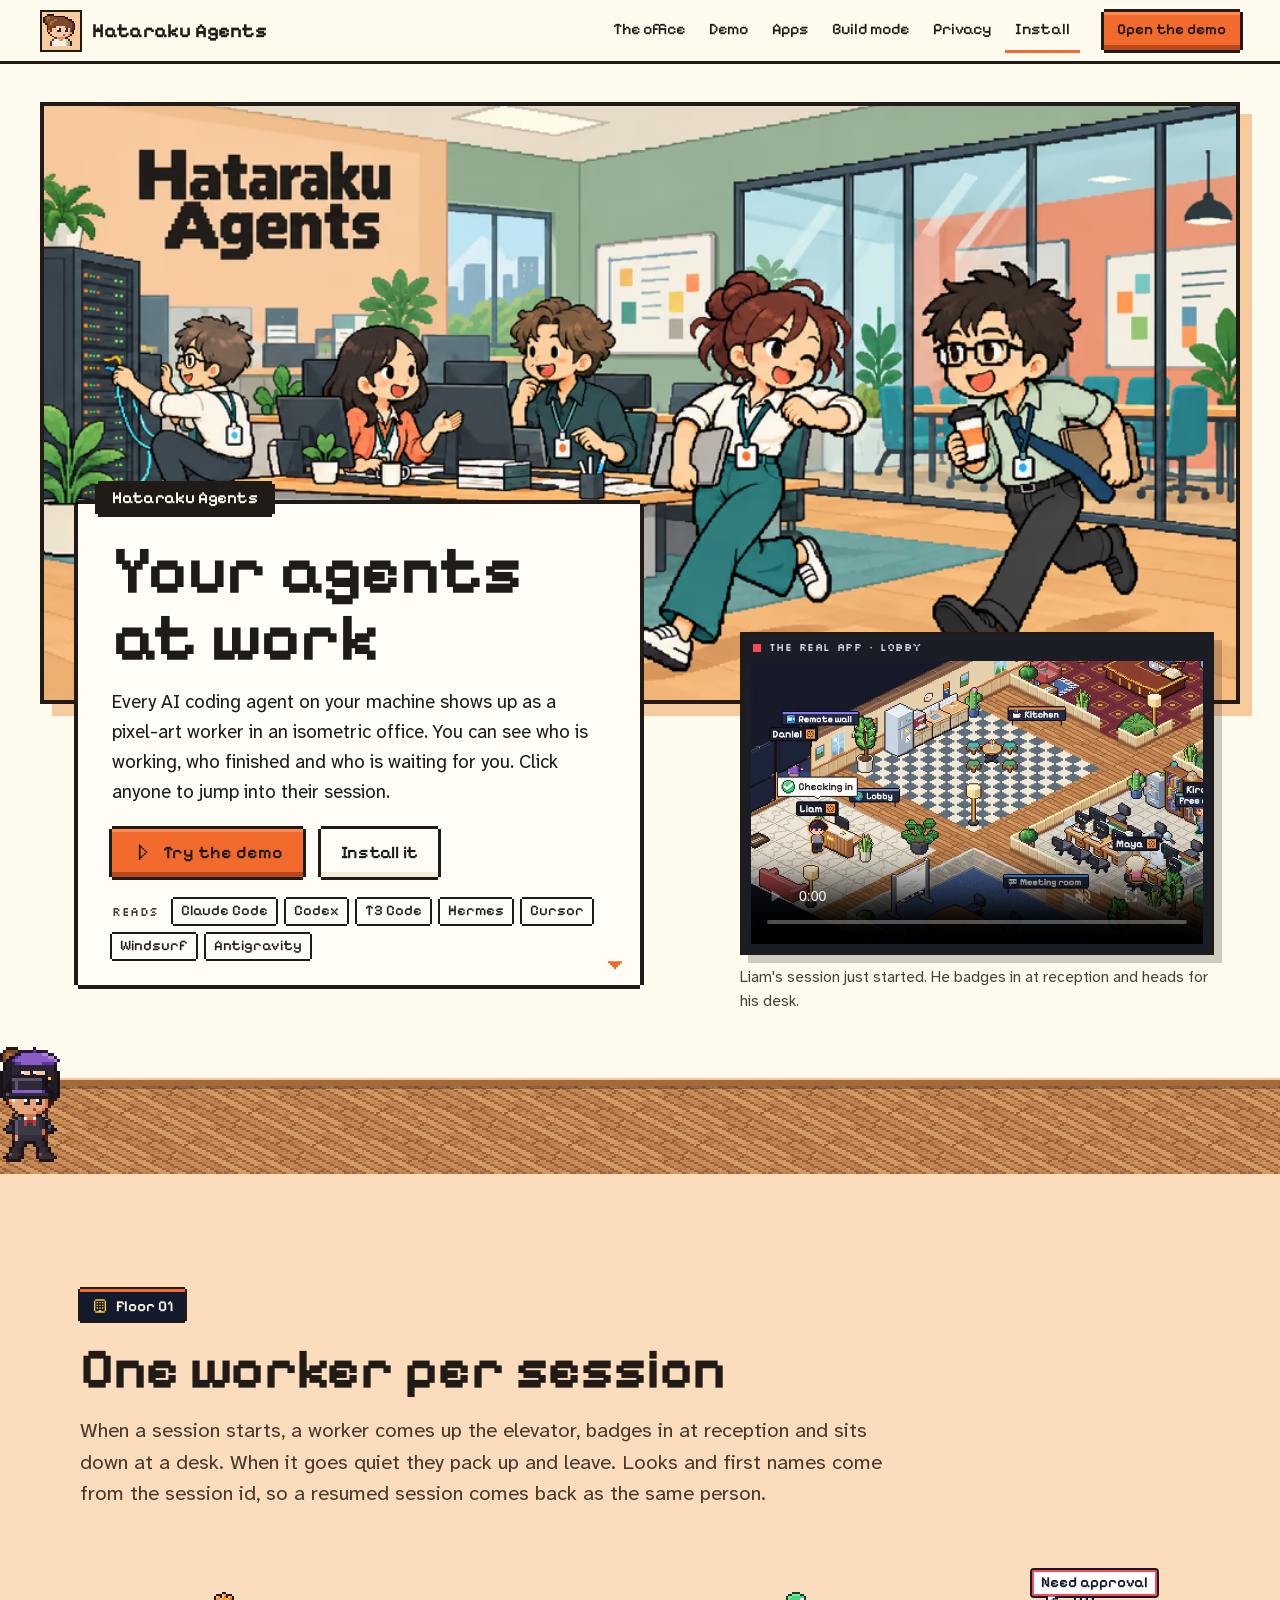
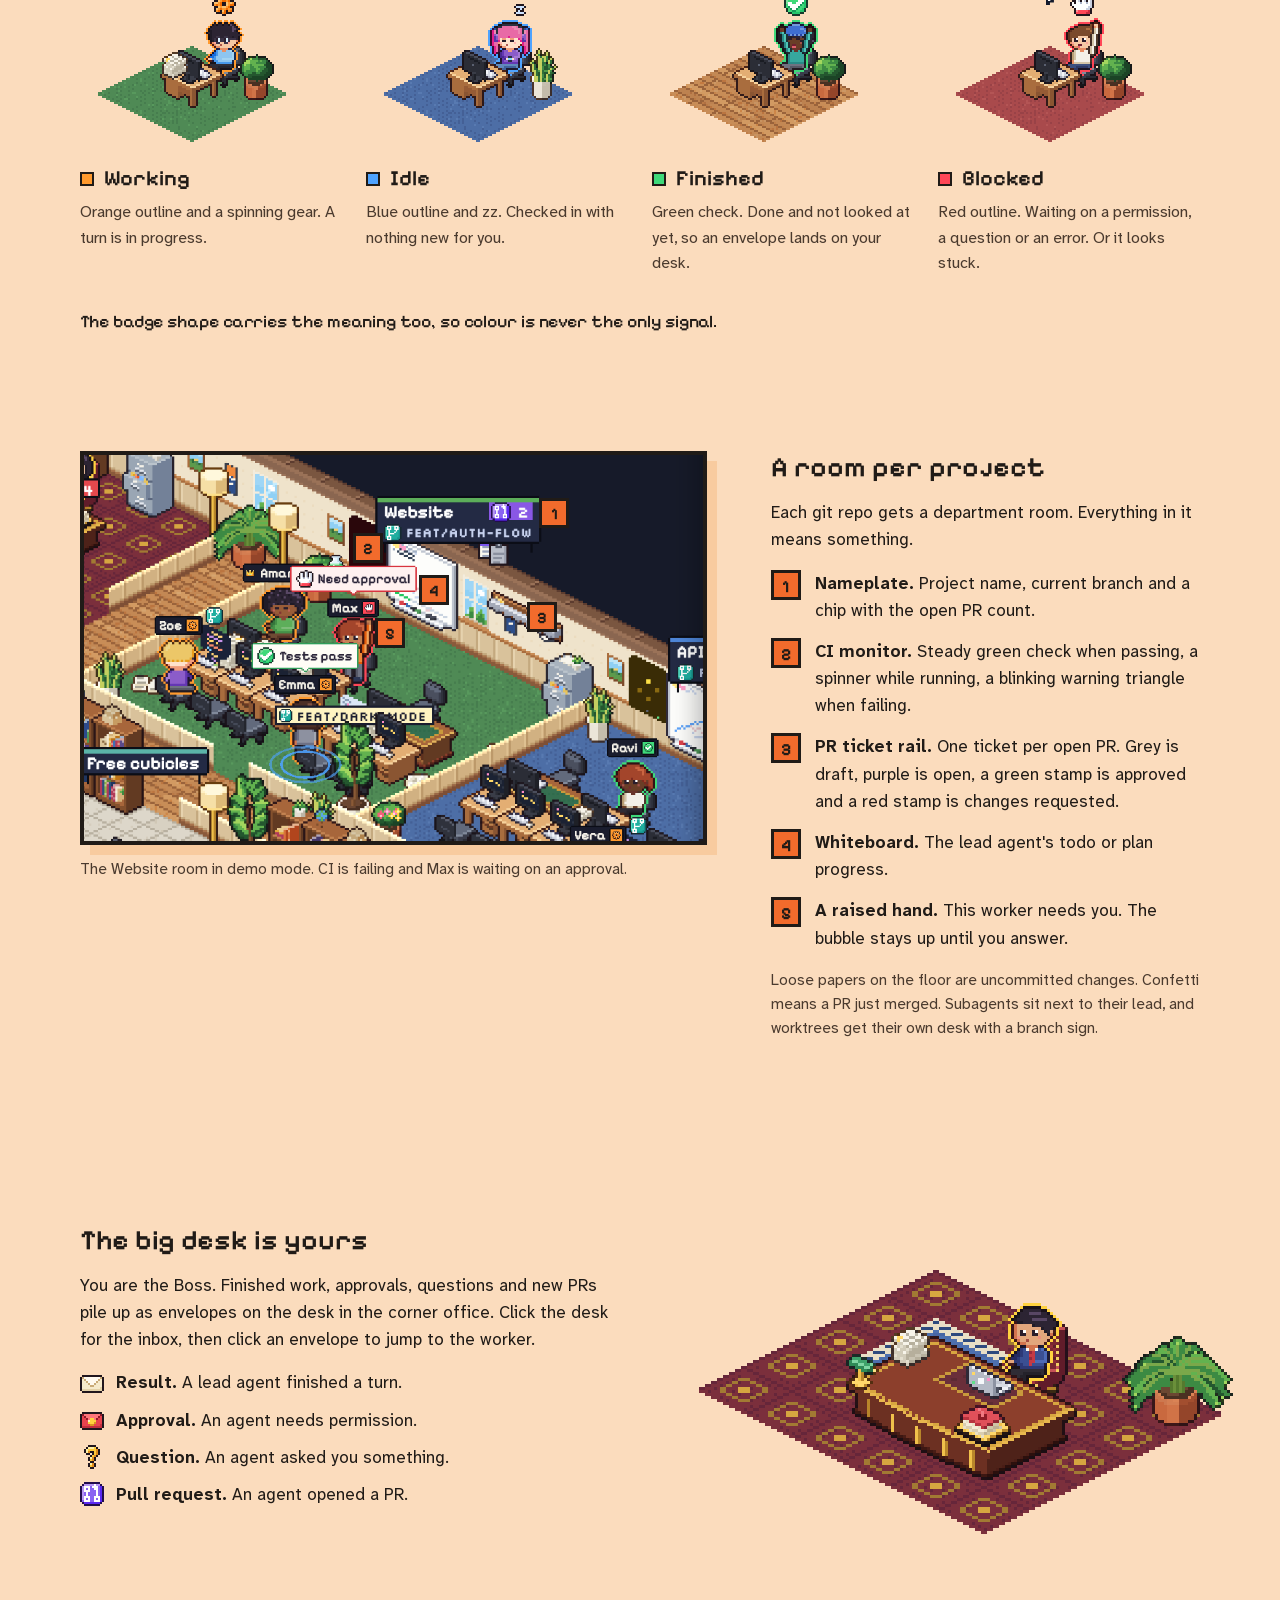
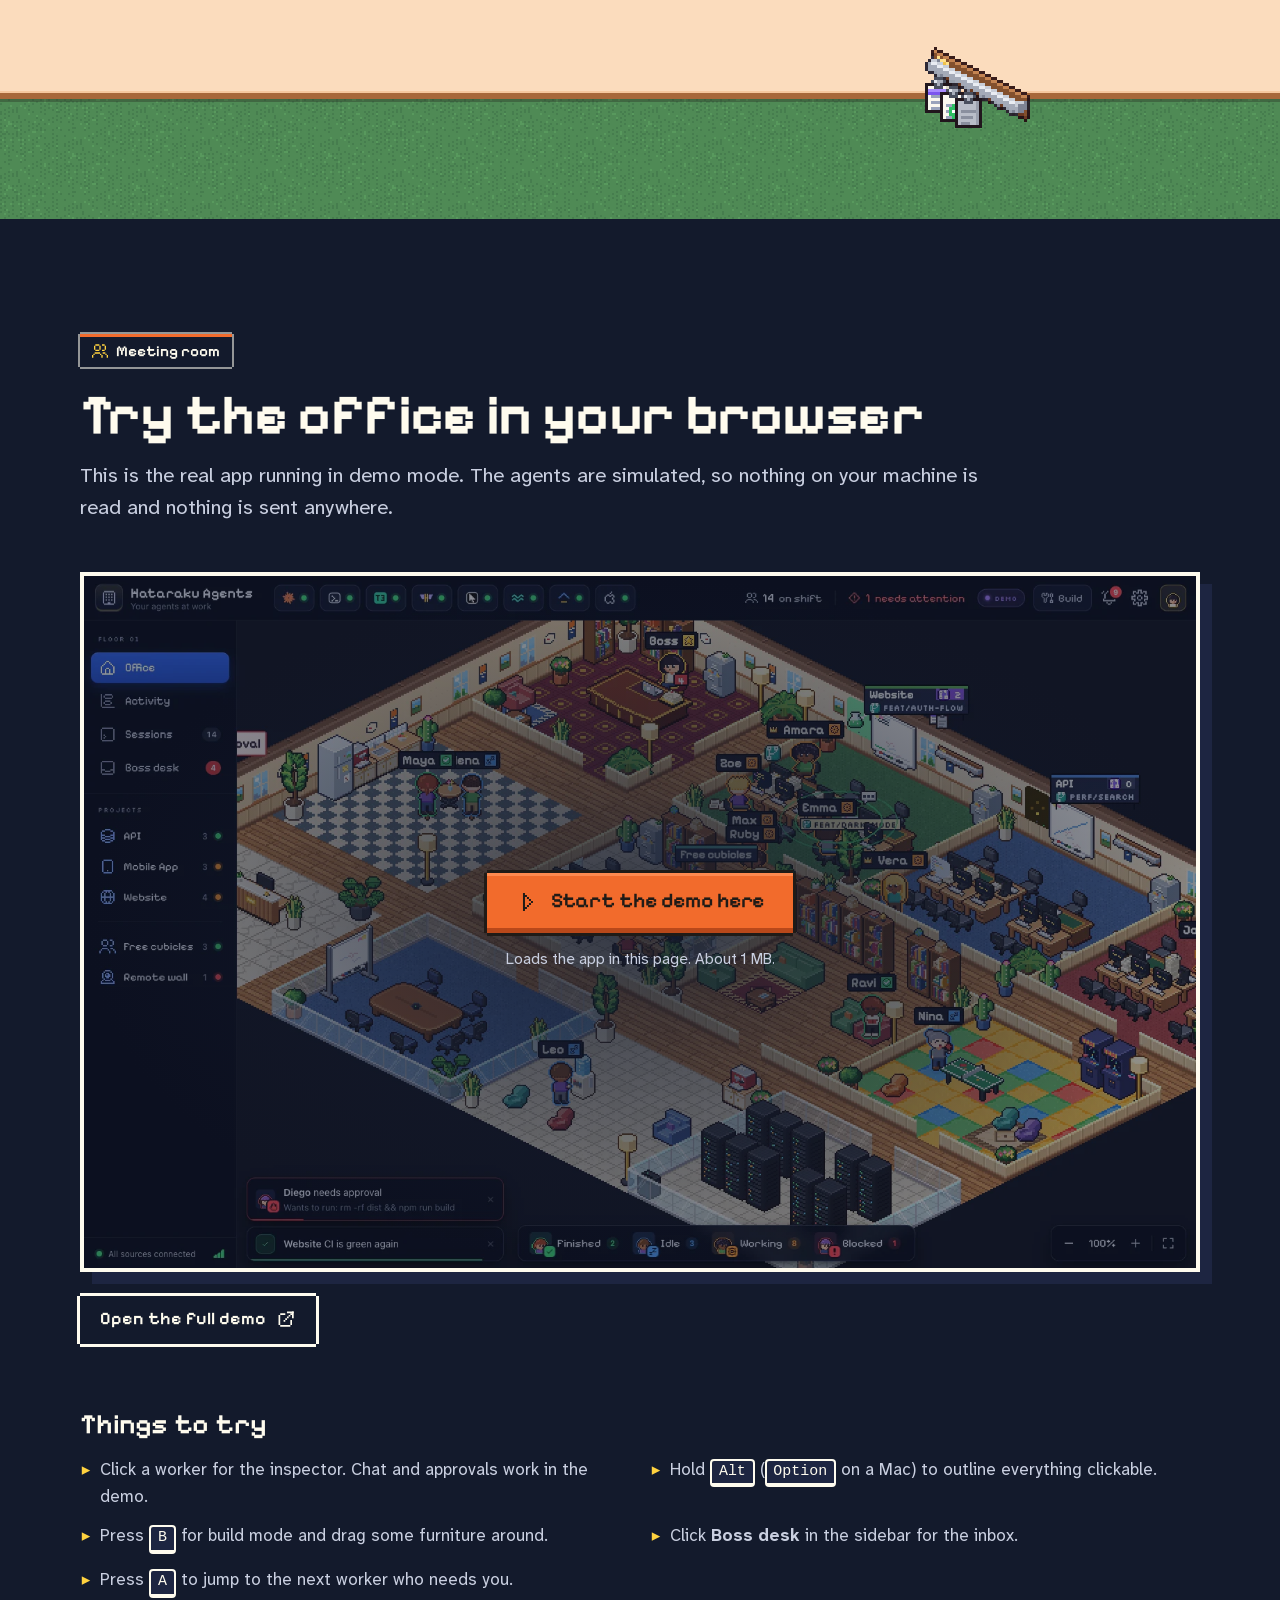
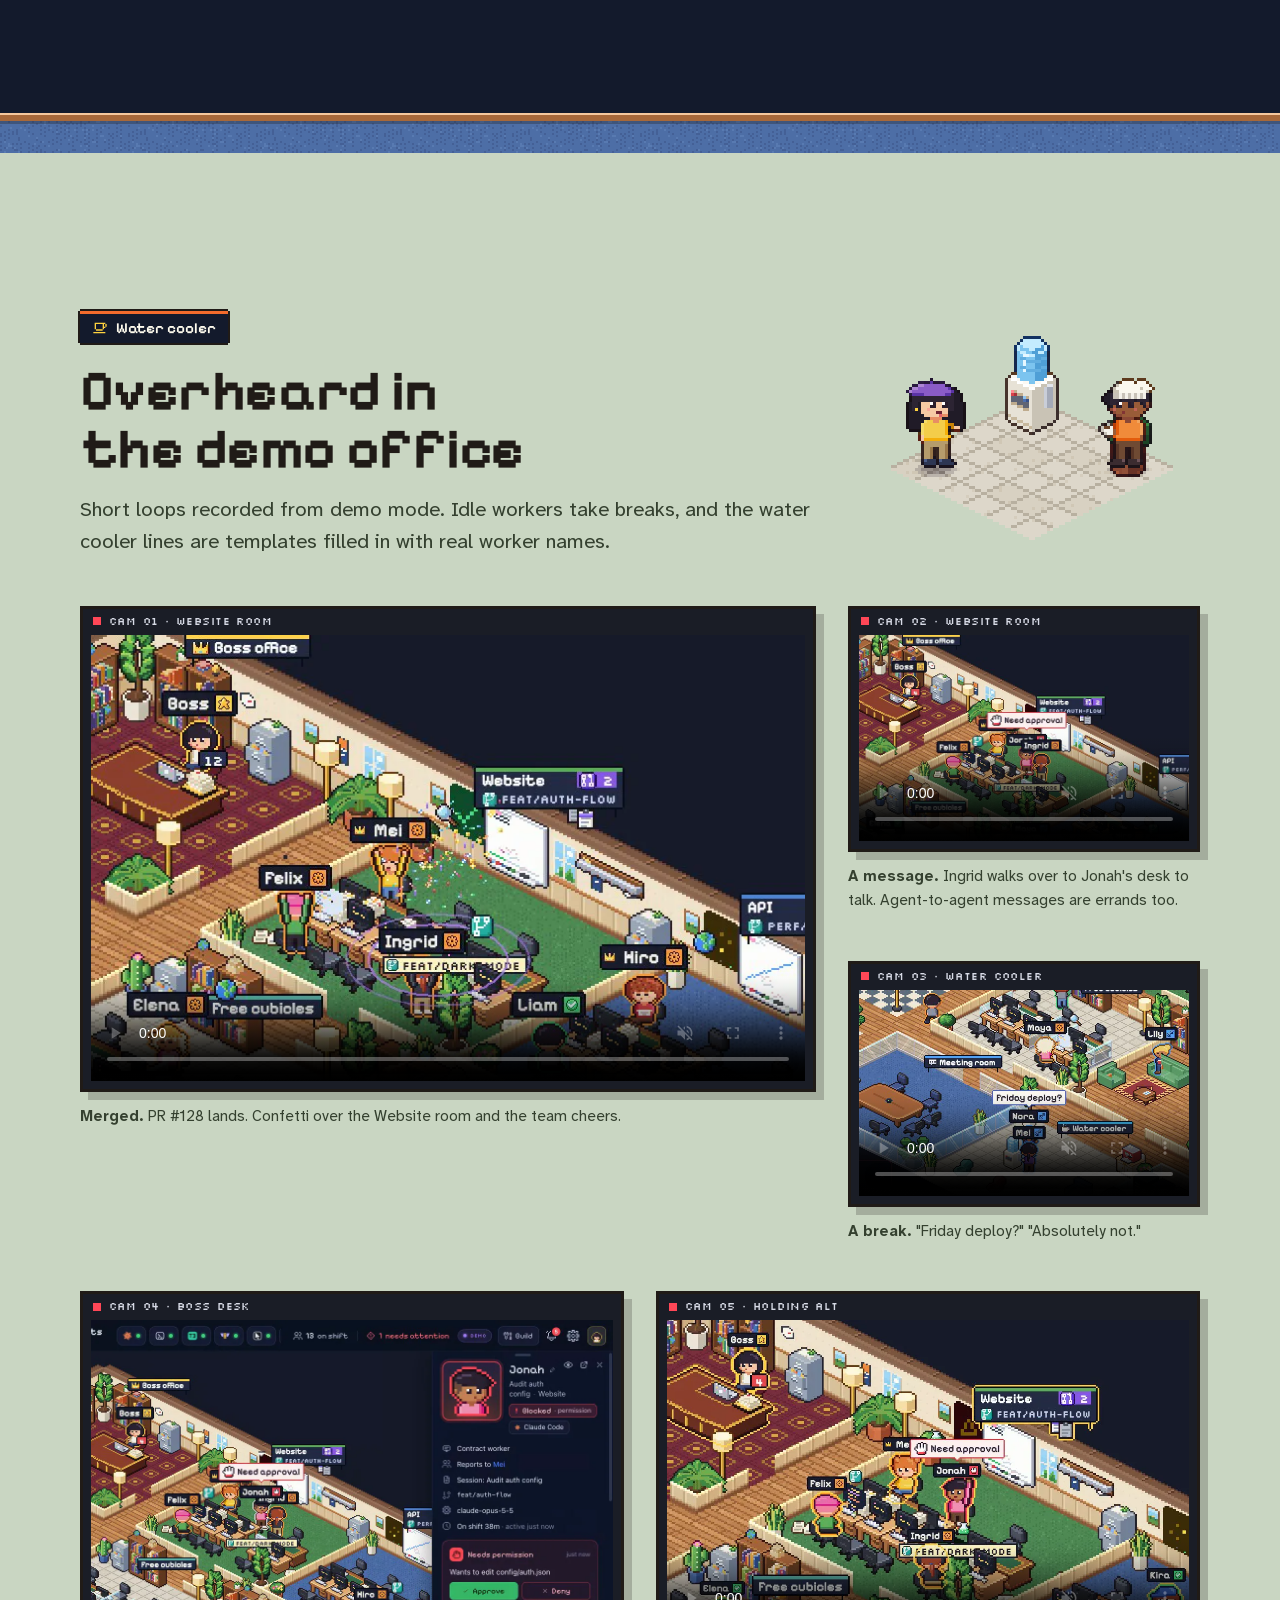
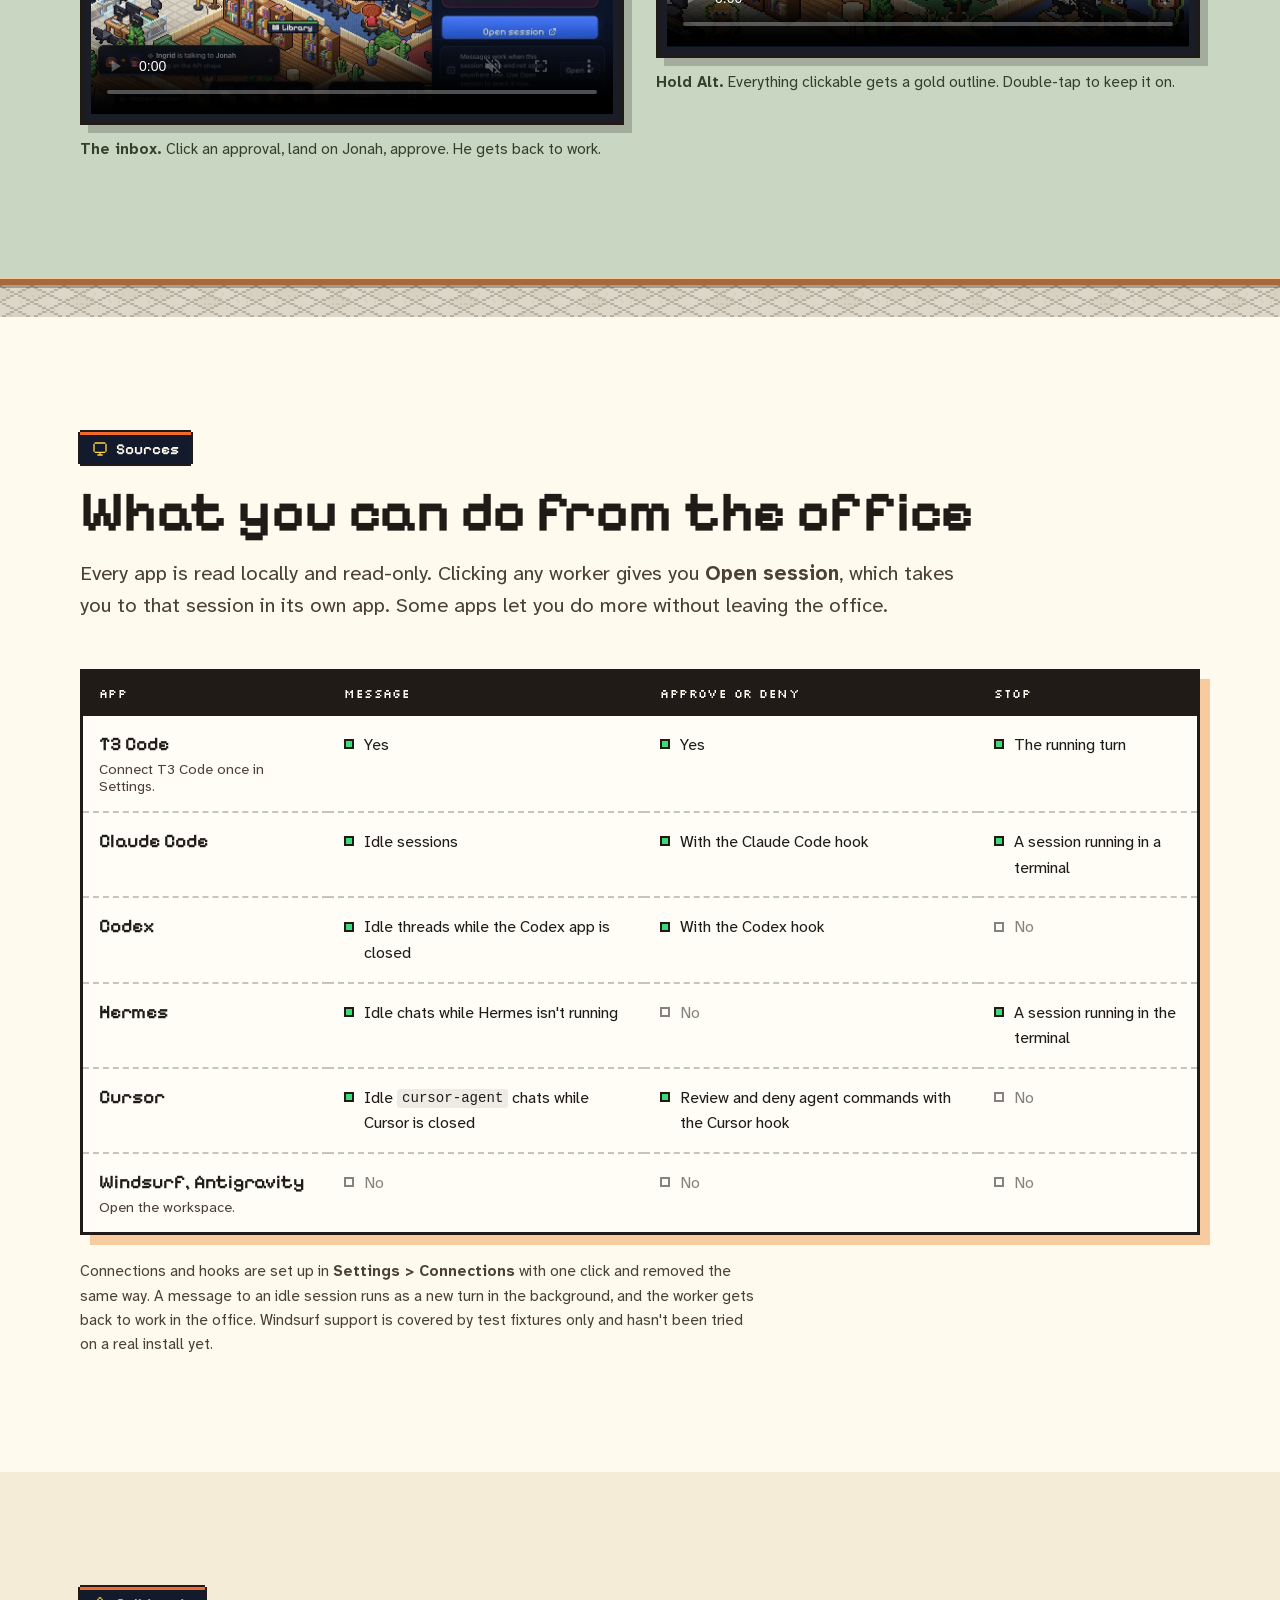
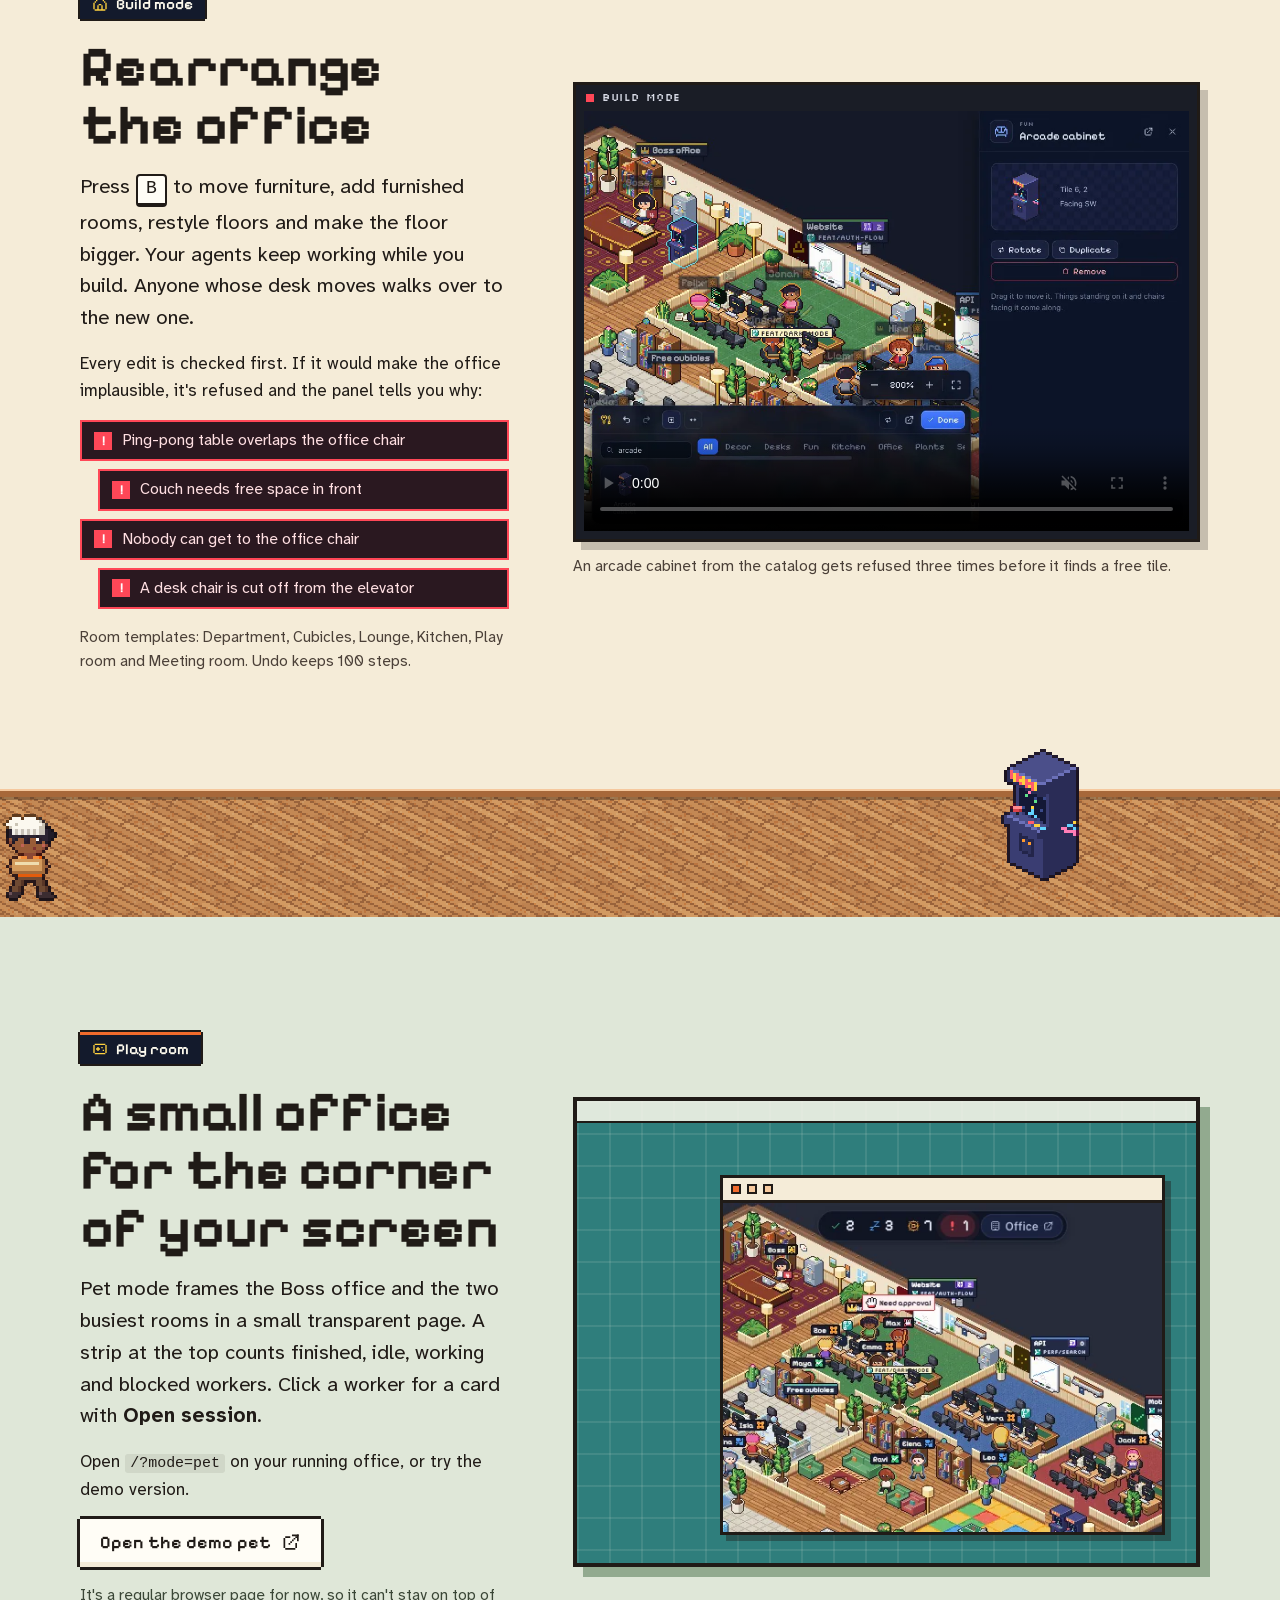
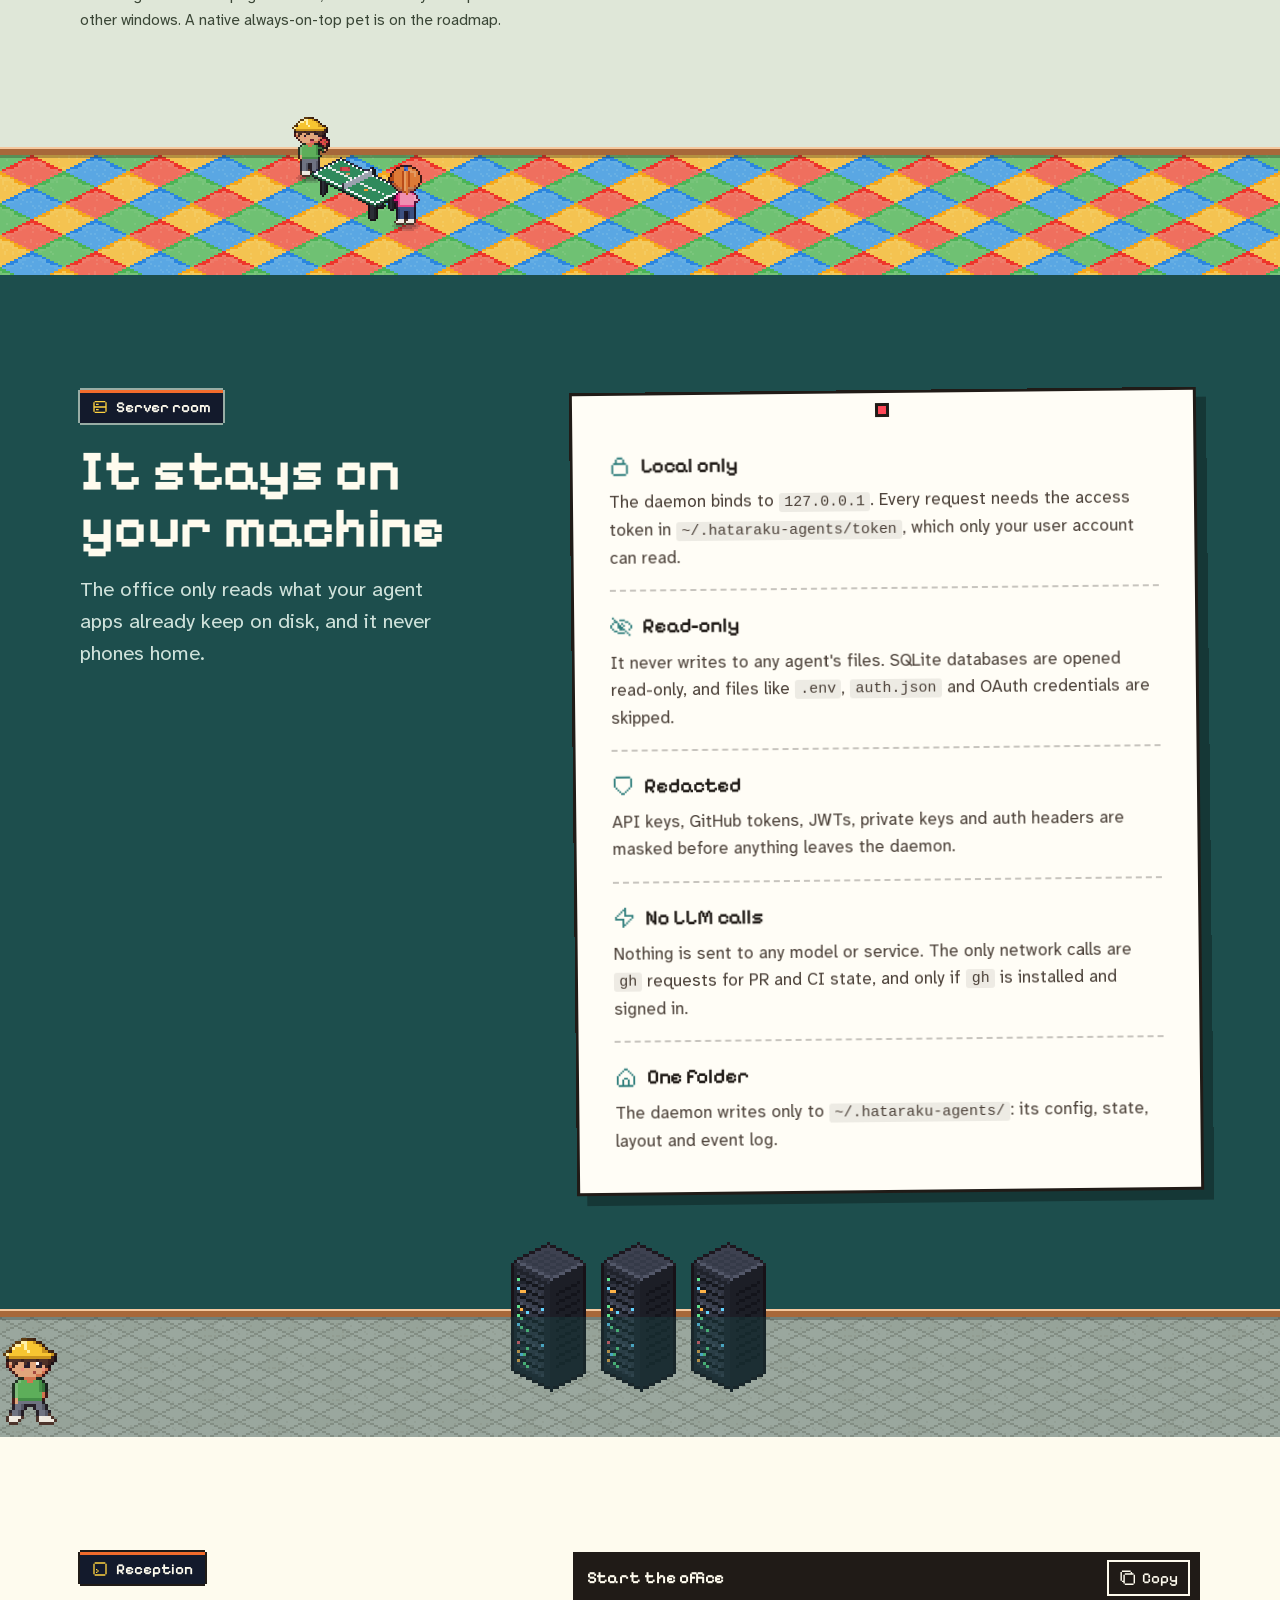
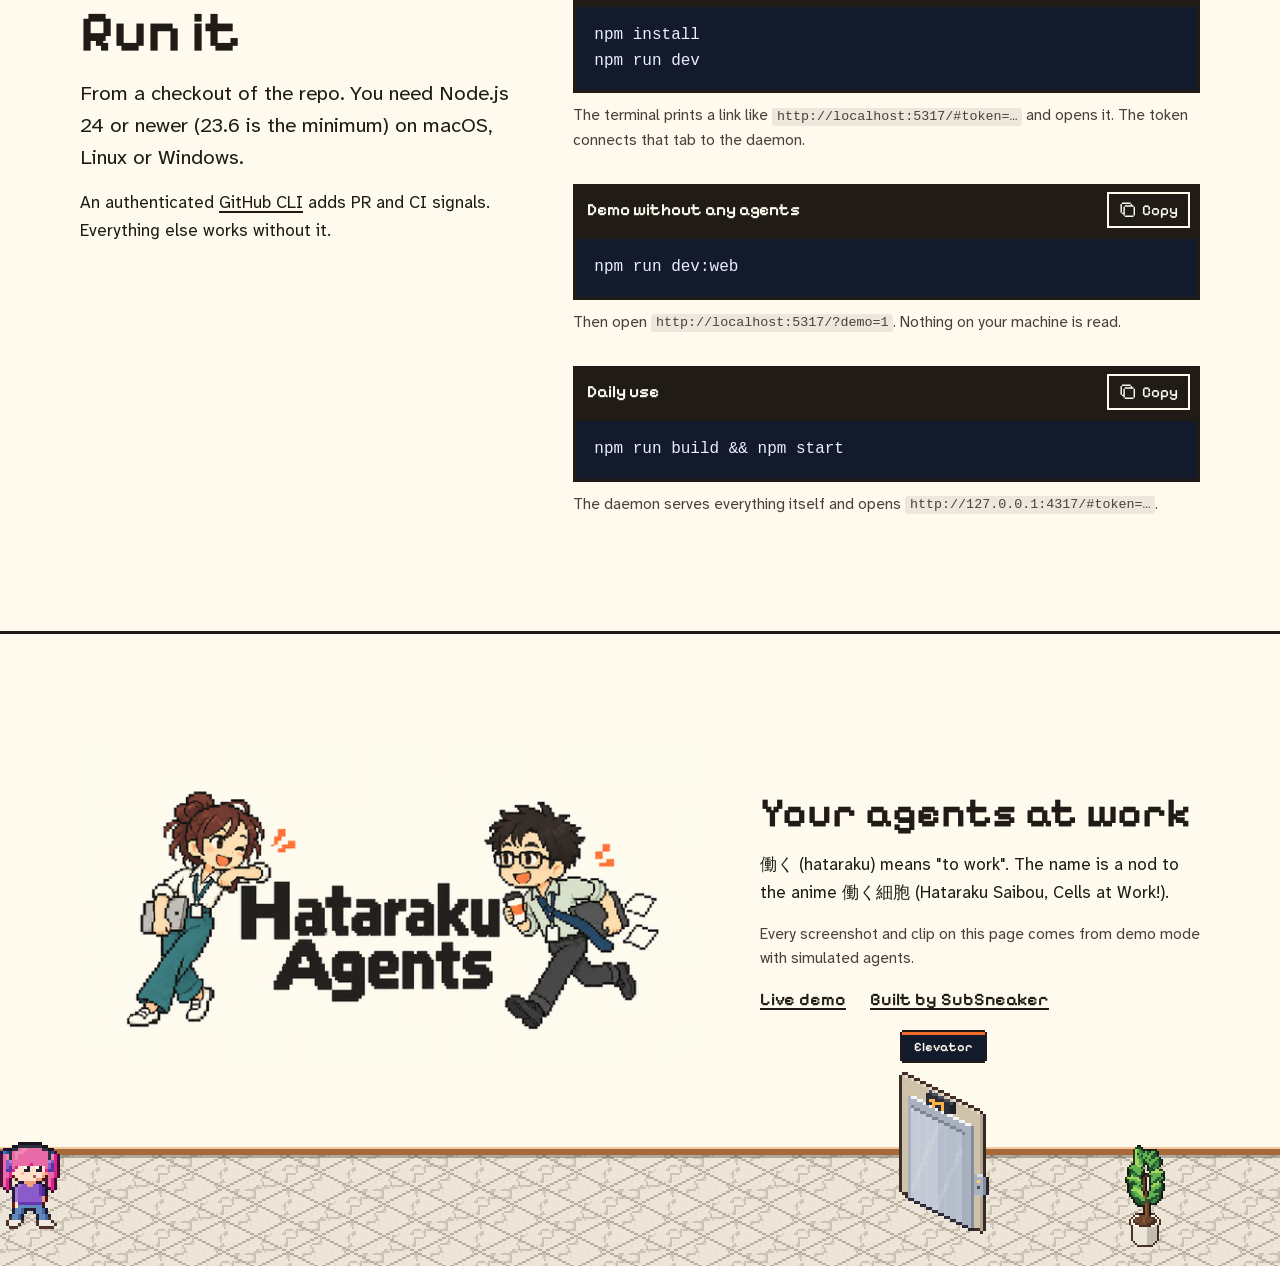
==== index.html @ e22b6c68 "Publish the Hataraku Agents showcase site Built output of the landing page and a browser-only demo o" ====
<!doctype html>
<html lang="en">
  <head>
    <meta charset="UTF-8" />
    <meta name="viewport" content="width=device-width, initial-scale=1" />
    <title>Hataraku Agents · Your agents at work</title>
    <meta name="description" content="A local app that shows every AI coding agent on your machine as a pixel-art worker in an isometric office. Try the demo in your browser." />
    <meta name="theme-color" content="#fefbee" />
    <meta name="color-scheme" content="light" />
    <meta property="og:type" content="website" />
    <meta property="og:title" content="Hataraku Agents" />
    <meta property="og:description" content="Your agents at work. Every AI coding agent on your machine as a pixel-art worker in an isometric office." />
    <meta name="twitter:card" content="summary_large_image" />
    <link rel="icon" type="image/png" href="./favicon.png" />
    <link rel="apple-touch-icon" href="./apple-touch-icon.png" />
    <script type="module" crossorigin src="./assets/index-DKBSgxru.js"></script>
    <link rel="stylesheet" crossorigin href="./assets/index-CPpu1x6L.css">
    <meta property="og:url" content="https://subsneaker.github.io/hataraku-agents-site/" />
    <meta property="og:image" content="https://subsneaker.github.io/hataraku-agents-site/og.jpg" />
    <meta property="og:image:width" content="1200" />
    <meta property="og:image:height" content="630" />
    <meta name="twitter:image" content="https://subsneaker.github.io/hataraku-agents-site/og.jpg" />
    <link rel="canonical" href="https://subsneaker.github.io/hataraku-agents-site/" />
  </head>
  <body>
    <svg class="icon-defs" aria-hidden="true" focusable="false">
      <symbol id="i-copy" viewBox="0 0 24 24"><path d="M8 6h12v2H8zM4 2h12v2H4zm2 6h2v12H6zM2 4h2v12H2zm6 16h12v2H8zM20 8h2v12h-2zm-4-4h2v2h-2zM4 16h2v2H4z" /></symbol>
      <symbol id="i-check" viewBox="0 0 24 24"><path d="M10 18H8v-2h2v2Zm-2-2H6v-2h2v2Zm4-2v2h-2v-2h2Zm-6 0H4v-2h2v2Zm8 0h-2v-2h2v2Zm2-2h-2v-2h2v2Zm2-2h-2V8h2v2Zm2-2h-2V6h2v2Z" /></symbol>
      <symbol id="i-external" viewBox="0 0 24 24"><path d="M11 5H5v2h6V5ZM5 7H3v12h2V7Zm12 12H5v2h12v-2Zm2-6h-2v6h2v-6Zm-8 0H9v2h2v-2Zm2-2h-2v2h2v-2Zm2-2h-2v2h2V9Zm2-2h-2v2h2V7Zm2-2h-2v2h2V5Zm2-2h-2v8h2V3Z" /><path d="M21 3h-8v2h8V3Z" /></symbol>
      <symbol id="i-arrow" viewBox="0 0 24 24"><path d="M4 11v2h16v-2zm12 2v2h2v-2zm-2 2v2h2v-2zm-2 2v2h2v-2zm4-6V9h2v2z" /><path d="M14 15V7h2v8zm-2 2V5h2v12z" /></symbol>
      <symbol id="i-play" viewBox="0 0 24 24"><path d="M15 11h-2V9h2zm0 4h-2v-2h2zm-2 2h-2v-2h2zm0-8h-2V7h2zm-2-2H9V5h2zM9 21H7V3h2zm6-8h2v-2h-2zm-6 4h2v2H9z" /></symbol>
      <symbol id="i-home" viewBox="0 0 24 24"><path d="M4 20h16v2H4zm16-10h2v10h-2zM2 10h2v10H2zm2-2h2v2H4zm2-2h2v2H6zm2-2h2v2H8zm2-2h4v2h-4zm4 2h2v2h-2zm2 2h2v2h-2zm2 2h2v2h-2zM8 14h2v6H8zm2-2h4v2h-4zm4 2h2v6h-2z" /></symbol>
      <symbol id="i-building" viewBox="0 0 24 24"><path d="M5 2h14v2H5zm0 18h14v2H5zM3 4h2v16H3zm16 0h2v16h-2zM7 6h2v2H7zm4 0h2v2h-2zm4 0h2v2h-2zm-8 4h2v2H7zm4 0h2v2h-2zm4 0h2v2h-2zm-8 4h2v2H7zm4 0h2v2h-2zm-1 4h4v2h-4zm5-4h2v2h-2z" /></symbol>
      <symbol id="i-users" viewBox="0 0 24 24"><path d="M5 2h6v2H5zm10 0h4v2h-4zM5 10h6v2H5zm10 0h4v2h-4zm4-6h2v6h-2zm-8 0h2v6h-2zM3 4h2v6H3zM0 18h2v4H0zm14 0h2v4h-2zm8 0h2v4h-2zM4 14h8v2H4zm12 0h4v2h-4zM2 16h2v2H2zm10 0h2v2h-2zm8 0h2v2h-2z" /></symbol>
      <symbol id="i-coffee" viewBox="0 0 24 24"><path d="M4 4h16v2H4zm0 2h2v8H4zm2 8h10v2H6zm14-8h2v4h-2zm-2 4h2v2h-2zm-2-4h2v8h-2zM2 18h18v2H2z" /></symbol>
      <symbol id="i-monitor" viewBox="0 0 24 24"><path d="M4 2h16v2H4zm0 14h16v2H4zM2 4h2v12H2zm18 0h2v12h-2zm-9 14h2v2h-2zm-3 2h8v2H8z" /></symbol>
      <symbol id="i-gamepad" viewBox="0 0 24 24"><path d="M4 4h16v2H4zm0 14h16v2H4zM2 6h2v12H2zm18 0h2v12h-2zM8 9h2v6H8z" /><path d="M6 11h6v2H6zm8-2h2v2h-2zm2 4h2v2h-2z" /></symbol>
      <symbol id="i-server" viewBox="0 0 24 24"><path d="M6 7h4v2H6zm0 8h4v2H6zM2 5h2v14H2zm18 0h2v14h-2zM4 19h16v2H4zM4 3h16v2H4zm0 8h16v2H4z" /></symbol>
      <symbol id="i-terminal" viewBox="0 0 24 24"><path d="M4 2h16v2H4zm0 18h16v2H4zM2 4h2v16H2zm18 0h2v16h-2zM6 16h2v2H6zm2-2h2v2H8zm-2-2h2v2H6z" /></symbol>
      <symbol id="i-lock" viewBox="0 0 24 24"><path d="M5 8h14v2H5zm0 12h14v2H5zM3 10h2v10H3zm16 0h2v10h-2zM7 4h2v4H7zm2-2h6v2H9zm6 2h2v4h-2z" /></symbol>
      <symbol id="i-eye-off" viewBox="0 0 24 24"><path d="M0 10h2v4H0zm24 0h-2v4h2zm-8 0h-2v2h2zm-6 0H8v4h2zM2 8h2v2H2zm0 8h2v-2H2zm20-8h-2v2h2zm0 8h-2v-2h2zM4 6h4v2H4zm0 12h4v-2H4zM20 6h-4v2h4zM10 4h6v2h-6zM8 20h8v-2H8zm4-12h2v2h-2zm-2 6h4v2h-4zM8 8h2v2H8zm2 2h2v4h-2zm2 2h2v2h-2z" /><path d="M6 6h2v2H6zM4 4h2v2H4zM2 2h2v2H2zm12 12h2v2h-2zm2 2h2v2h-2zm2 2h2v2h-2zm2 2h2v2h-2z" /></symbol>
      <symbol id="i-shield" viewBox="0 0 24 24"><path d="M4 2h16v2H4zM2 4h2v10H2zm18 0h2v10h-2zM4 14h2v2H4zm2 2h2v2H6zm4 4h4v2h-4zm10-6h-2v2h2zm-2 2h-2v2h2zm-2 2h-2v2h2zm-6 0H8v2h2z" /></symbol>
      <symbol id="i-zap" viewBox="0 0 24 24"><path d="M4 13h8v6h2v2h-2v2h-2v-8H2v-4h2v2Zm12 6h-2v-2h2v2Zm2-2h-2v-2h2v2Zm2-2h-2v-2h2v2Zm-6-6h8v4h-2v-2h-8V5h-2V3h2V1h2v8Zm-8 2H4V9h2v2Zm2-2H6V7h2v2Zm2-2H8V5h2v2Z" /></symbol>
      <symbol id="i-mail" viewBox="0 0 24 24"><path d="M6 8h2v2H6zm2 2h2v2H8zm10-2h-2v2h2zm-2 2h-2v2h2zm-6 2h4v2h-4zM2 6h2v12H2zm18 0h2v12h-2zM4 4h16v2H4zm0 14h16v2H4z" /></symbol>
    </svg>

    <a class="skip" href="#main">Skip to content</a>

    <header class="topbar">
      <a class="brand" href="#top" aria-label="Hataraku Agents, back to top">
        <img class="brand-face px" src="./assets/face-maya-DRRB1MzP.png" width="42" height="42" alt="" />
        <span class="brand-name">Hataraku Agents</span>
      </a>
      <nav class="topnav" aria-label="Sections">
        <a href="#office">The office</a>
        <a href="#demo">Demo</a>
        <a href="#apps">Apps</a>
        <a href="#build">Build mode</a>
        <a href="#privacy">Privacy</a>
        <a href="#install">Install</a>
      </nav>
      <a class="btn btn-small" href="demo/?demo=1">Open the demo</a>
    </header>

    <main id="main">
      <!-- Lobby ------------------------------------------------------------------ -->
      <section class="room room-lobby" id="top" data-room>
        <div class="hero">
          <div class="hero-art">
            <picture>
              <source type="image/avif" srcset="./assets/hero-640-Du6BYCGc.avif 640w, ./assets/hero-1000-DcEqesXj.avif 1000w, ./assets/hero-1600-BVXFVElE.avif 1600w" sizes="(min-width: 1100px) 66vw, 100vw" />
              <source type="image/webp" srcset="./assets/hero-640-hFTVciFL.webp 640w, ./assets/hero-1000-ehDNK7Wf.webp 1000w, ./assets/hero-1600-BY8iov_x.webp 1600w" sizes="(min-width: 1100px) 66vw, 100vw" />
              <img src="./assets/hero-1000-C4VRFZLO.png" width="1672" height="941" fetchpriority="high" alt="Illustration of a warm office with peach and sage walls. Two office workers run past the desks: a woman with a messy bun carrying a laptop and a man in glasses holding a coffee. Behind them colleagues work at monitors, fix a server rack and chat in a glass meeting room." />
            </picture>
          </div>

          <div class="dialog">
            <h1 class="dialog-name">Hataraku Agents</h1>
            <p class="dialog-line">Your agents at work</p>
            <p class="dialog-text">
              Every AI coding agent on your machine shows up as a pixel-art worker in an isometric office.
              You can see who is working, who finished and who is waiting for you. Click anyone to jump into their session.
            </p>
            <div class="actions">
              <a class="btn" href="#demo">
                <svg class="icon" aria-hidden="true"><use href="#i-play" /></svg>
                Try the demo
              </a>
              <a class="btn btn-ghost" href="#install">Install it</a>
            </div>
            <p class="works-with">
              <span class="label">Reads</span>
              <span class="chip">Claude Code</span><span class="chip">Codex</span><span class="chip">T3 Code</span><span class="chip">Hermes</span><span class="chip">Cursor</span><span class="chip">Windsurf</span><span class="chip">Antigravity</span>
            </p>
            <span class="dialog-next" aria-hidden="true"></span>
          </div>
          <figure class="hero-peek">
            <div class="screen">
              <span class="screen-label">The real app · Lobby</span>
              <video data-autoplay muted loop playsinline preload="none" width="800" height="500" poster="./assets/walk-in-Cr8sUARE.webp" aria-label="Liam checks in. He badges in at the lobby reception and walks toward his desk.">
                <source src="./assets/walk-in-BOcLfcwF.mp4" type="video/mp4" />
              </video>
            </div>
            <figcaption>Liam's session just started. He badges in at reception and heads for his desk.</figcaption>
          </figure>
        </div>

        <div class="floor floor-wood" aria-hidden="true">
          <span class="walker walk-right lane-a dur-slow">
            <span class="worker" data-who="maya" data-pose="carry"></span>
          </span>
          <span class="walker walk-left lane-b dur-mid delay-2">
            <span class="worker face-left" data-who="kenji" data-pose="walk"></span>
          </span>
          <span class="walker walk-right lane-b dur-fast delay-5">
            <span class="worker" data-who="hugo" data-pose="walk"></span>
          </span>
          <span class="walker walk-left lane-a dur-slow delay-9">
            <span class="worker face-left" data-who="aiko" data-pose="walk"></span>
          </span>
        </div>
      </section>

      <!-- Floor 01: statuses, rooms, boss desk -------------------------------------- -->
      <section class="room room-peach" id="office" data-room aria-labelledby="office-title">
        <div class="wrap">
          <header class="section-head">
            <p class="sign"><svg class="icon" aria-hidden="true"><use href="#i-building" /></svg>Floor 01</p>
            <h2 id="office-title">One worker per session</h2>
            <p class="lede">
              When a session starts, a worker comes up the elevator, badges in at reception and sits down at a desk.
              When it goes quiet they pack up and leave. Looks and first names come from the session id, so a resumed session comes back as the same person.
            </p>
          </header>

          <ul class="statuses" aria-label="Worker statuses">
            <li class="status" data-status="working">
              <span class="scene" data-scene="working" role="img" aria-label="A worker typing at a desk with an orange outline and a spinning gear above him"></span>
              <h3><span class="dot"></span>Working</h3>
              <p>Orange outline and a spinning gear. A turn is in progress.</p>
            </li>
            <li class="status" data-status="idle">
              <span class="scene" data-scene="idle" role="img" aria-label="A worker scrolling her phone at a desk with a blue outline and floating z's"></span>
              <h3><span class="dot"></span>Idle</h3>
              <p>Blue outline and zz. Checked in with nothing new for you.</p>
            </li>
            <li class="status" data-status="finished">
              <span class="scene" data-scene="finished" role="img" aria-label="A worker cheering at a desk with a green outline and a check mark"></span>
              <h3><span class="dot"></span>Finished</h3>
              <p>Green check. Done and not looked at yet, so an envelope lands on your desk.</p>
            </li>
            <li class="status" data-status="blocked">
              <span class="bubble bubble-alert" aria-hidden="true">Need approval</span>
              <span class="scene" data-scene="blocked" role="img" aria-label="A worker raising her hand at a desk with a red outline"></span>
              <h3><span class="dot"></span>Blocked</h3>
              <p>Red outline. Waiting on a permission, a question or an error. Or it looks stuck.</p>
            </li>
          </ul>
          <p class="aside-note">The badge shape carries the meaning too, so colour is never the only signal.</p>

          <div class="split split-room">
            <figure class="annotated">
              <div class="annotated-frame">
                <img src="./assets/shot-room-crop-Bt9qFJ1v.png" width="850" height="530" loading="lazy" decoding="async" alt="The Website project room in the app: a nameplate banner reading Website, feat/auth-flow, 2 open PRs; a CI monitor with a warning triangle; a PR ticket rail; a whiteboard; and a worker named Max raising his hand under a Need approval bubble." />
                <span class="pin" data-pin="1" aria-hidden="true">1</span>
                <span class="pin" data-pin="2" aria-hidden="true">2</span>
                <span class="pin" data-pin="3" aria-hidden="true">3</span>
                <span class="pin" data-pin="4" aria-hidden="true">4</span>
                <span class="pin" data-pin="5" aria-hidden="true">5</span>
              </div>
              <figcaption>The Website room in demo mode. CI is failing and Max is waiting on an approval.</figcaption>
            </figure>
            <div class="split-text">
              <h3 class="h3">A room per project</h3>
              <p>Each git repo gets a department room. Everything in it means something.</p>
              <ol class="legend">
                <li><span><b>Nameplate.</b> Project name, current branch and a chip with the open PR count.</span></li>
                <li><span><b>CI monitor.</b> Steady green check when passing, a spinner while running, a blinking warning triangle when failing.</span></li>
                <li><span><b>PR ticket rail.</b> One ticket per open PR. Grey is draft, purple is open, a green stamp is approved and a red stamp is changes requested.</span></li>
                <li><span><b>Whiteboard.</b> The lead agent's todo or plan progress.</span></li>
                <li><span><b>A raised hand.</b> This worker needs you. The bubble stays up until you answer.</span></li>
              </ol>
              <p class="small">
                Loose papers on the floor are uncommitted changes. Confetti means a PR just merged.
                Subagents sit next to their lead, and worktrees get their own desk with a branch sign.
              </p>
            </div>
          </div>

          <div class="split split-boss">
            <div class="boss-stage">
              <span class="scene" data-scene="boss" role="img" aria-label="The Boss typing at a large desk in the corner office, with a stack of envelopes and a red one on top"></span>
            </div>
            <div class="split-text">
              <h3 class="h3">The big desk is yours</h3>
              <p>
                You are the Boss. Finished work, approvals, questions and new PRs pile up as envelopes on the desk in the corner office.
                Click the desk for the inbox, then click an envelope to jump to the worker.
              </p>
              <ul class="envelopes">
                <li><img class="px" src="./assets/icon-envelope-eIo8foRY.png" width="24" height="24" alt="" /><span><b>Result.</b> A lead agent finished a turn.</span></li>
                <li><img class="px" src="./assets/icon-envelope-red-CFMNxjcR.png" width="24" height="24" alt="" /><span><b>Approval.</b> An agent needs permission.</span></li>
                <li><img class="px" src="./assets/icon-question-DC1Wy_6b.png" width="24" height="24" alt="" /><span><b>Question.</b> An agent asked you something.</span></li>
                <li><img class="px" src="./assets/icon-pr-D41vocIL.png" width="24" height="24" alt="" /><span><b>Pull request.</b> An agent opened a PR.</span></li>
              </ul>
            </div>
          </div>
        </div>

        <div class="floor floor-carpet-green floor-tall" aria-hidden="true">
          <span class="pr-rail">
            <img class="px" src="./assets/prop-rail-tickets-QaL1JUuh.png" width="38" height="41" alt="" />
            <img class="px pr-new-ticket" src="./assets/ticket-open-lvtgXlOF.png" width="9" height="12" alt="" />
          </span>
          <span class="walker courier">
            <span class="worker courier-carry" data-who="kenji" data-pose="carry"></span>
            <span class="worker courier-stand" data-who="kenji" data-pose="cheer"></span>
            <span class="worker courier-back face-left" data-who="kenji" data-pose="walk"></span>
          </span>
        </div>
      </section>

      <!-- Meeting room: the live demo ------------------------------------------------ -->
      <section class="room room-night" id="demo" data-room aria-labelledby="demo-title">
        <div class="wrap">
          <header class="section-head section-head-wide">
            <p class="sign sign-light"><svg class="icon" aria-hidden="true"><use href="#i-users" /></svg>Meeting room</p>
            <h2 id="demo-title">Try the office in your browser</h2>
            <p class="lede">
              This is the real app running in demo mode. The agents are simulated, so nothing on your machine is read and nothing is sent anywhere.
            </p>
          </header>

          <div class="demo" data-demo data-state="idle">
            <div class="demo-screen">
              <picture class="demo-poster">
                <source type="image/webp" srcset="./assets/shot-office-960-CGNrMyPH.webp 960w, ./assets/shot-office-vT7oB2t4.webp 1600w" sizes="(min-width: 1100px) 1100px, 100vw" />
                <img src="./assets/shot-office-Bfcgh8a4.png" width="1600" height="1000" loading="lazy" decoding="async" alt="The office in demo mode: fourteen workers across project rooms, a kitchen, a library, a play room and the Boss office, with the sidebar and top bar around it." />
              </picture>
              <div class="demo-start">
                <button class="btn btn-big" type="button" data-demo-start>
                  <svg class="icon" aria-hidden="true"><use href="#i-play" /></svg>
                  Start the demo here
                </button>
                <p>Loads the app in this page. About 1&nbsp;MB.</p>
              </div>
              <iframe class="demo-frame" title="Hataraku Agents demo" data-src="demo/?demo=1" allow="fullscreen"></iframe>
            </div>
            <div class="demo-bar">
              <a class="btn btn-ghost btn-on-dark" href="demo/?demo=1" target="_blank" rel="noopener">
                Open the full demo
                <svg class="icon" aria-hidden="true"><use href="#i-external" /></svg>
              </a>
              <button class="btn btn-ghost btn-on-dark" type="button" data-demo-stop>Close the demo</button>
              <p class="demo-hint">On a phone the full demo in its own tab is easier to use.</p>
            </div>
          </div>

          <div class="try">
            <h3 class="h3">Things to try</h3>
            <ul class="try-list">
              <li>Click a worker for the inspector. Chat and approvals work in the demo.</li>
              <li>Hold <kbd>Alt</kbd> (<kbd>Option</kbd> on a Mac) to outline everything clickable.</li>
              <li>Press <kbd>B</kbd> for build mode and drag some furniture around.</li>
              <li>Click <b>Boss desk</b> in the sidebar for the inbox.</li>
              <li>Press <kbd>A</kbd> to jump to the next worker who needs you.</li>
            </ul>
          </div>
        </div>
        <div class="floor floor-carpet-blue floor-short" aria-hidden="true"></div>
      </section>

      <!-- Water cooler: clips ---------------------------------------------------------- -->
      <section class="room room-sage" id="clips" data-room aria-labelledby="clips-title">
        <div class="wrap">
          <div class="clips-head">
            <header class="section-head">
              <p class="sign"><svg class="icon" aria-hidden="true"><use href="#i-coffee" /></svg>Water cooler</p>
              <h2 id="clips-title">Overheard in the demo office</h2>
              <p class="lede">Short loops recorded from demo mode. Idle workers take breaks, and the water cooler lines are templates filled in with real worker names.</p>
            </header>
            <div class="cooler" aria-hidden="true">
              <span class="bubble cooler-line" data-line="1" data-side="a">Tests pass locally!</span>
              <span class="bubble cooler-line" data-line="2" data-side="b">CI disagrees.</span>
              <span class="bubble cooler-line" data-line="3" data-side="a">CI is wrong.</span>
              <span class="bubble cooler-line" data-line="4" data-side="b">*sips water loudly*</span>
              <span class="scene" data-scene="cooler"></span>
            </div>
          </div>

          <div class="cams">
            <figure class="cam cam-wide">
              <div class="screen">
                <span class="screen-label">Cam 01 · Website room</span>
                <video data-autoplay muted loop playsinline preload="none" width="720" height="450" poster="./assets/merged-DUdEbvAP.webp" aria-label="PR 128 merges in the Website room. Confetti falls and the team raises their arms.">
                  <source src="./assets/merged-C9daSNox.mp4" type="video/mp4" />
                </video>
              </div>
              <figcaption><b>Merged.</b> PR #128 lands. Confetti over the Website room and the team cheers.</figcaption>
            </figure>
            <figure class="cam">
              <div class="screen">
                <span class="screen-label">Cam 02 · Website room</span>
                <video data-autoplay muted loop playsinline preload="none" width="720" height="450" poster="./assets/message-CK1oI4Es.webp" aria-label="Ingrid walks over to Jonah's desk with a message and gets a reply.">
                  <source src="./assets/message-BTPTTDGz.mp4" type="video/mp4" />
                </video>
              </div>
              <figcaption><b>A message.</b> Ingrid walks over to Jonah's desk to talk. Agent-to-agent messages are errands too.</figcaption>
            </figure>
            <figure class="cam">
              <div class="screen">
                <span class="screen-label">Cam 03 · Water cooler</span>
                <video data-autoplay muted loop playsinline preload="none" width="640" height="400" poster="./assets/cooler-e28ZQoPs.webp" aria-label="Two idle workers at the water cooler. One asks Friday deploy? The other says Absolutely not.">
                  <source src="./assets/cooler-qhdkvzu5.mp4" type="video/mp4" />
                </video>
              </div>
              <figcaption><b>A break.</b> "Friday deploy?" "Absolutely not."</figcaption>
            </figure>
            <figure class="cam cam-half">
              <div class="screen">
                <span class="screen-label">Cam 04 · Boss desk</span>
                <video data-autoplay muted loop playsinline preload="none" width="1060" height="800" poster="./assets/inbox-BS6Zl2FK.webp" aria-label="The inbox opens from the sidebar. Clicking an approval jumps to Jonah, and approving sends him back to work.">
                  <source src="./assets/inbox-BDeg5r1d.mp4" type="video/mp4" />
                </video>
              </div>
              <figcaption><b>The inbox.</b> Click an approval, land on Jonah, approve. He gets back to work.</figcaption>
            </figure>
            <figure class="cam cam-half">
              <div class="screen">
                <span class="screen-label">Cam 05 · Holding Alt</span>
                <video data-autoplay muted loop playsinline preload="none" width="960" height="600" poster="./assets/alt-reveal-BJrkRFG0.webp" aria-label="Holding the Alt key outlines every clickable worker, banner and desk in gold.">
                  <source src="./assets/alt-reveal-BWiklail.mp4" type="video/mp4" />
                </video>
              </div>
              <figcaption><b>Hold Alt.</b> Everything clickable gets a gold outline. Double-tap to keep it on.</figcaption>
            </figure>
          </div>
        </div>
        <div class="floor floor-tile floor-short" aria-hidden="true"></div>
      </section>

      <!-- Sources: what works with each app ------------------------------------------------ -->
      <section class="room room-cream" id="apps" data-room aria-labelledby="apps-title">
        <div class="wrap">
          <header class="section-head section-head-wide">
            <p class="sign"><svg class="icon" aria-hidden="true"><use href="#i-monitor" /></svg>Sources</p>
            <h2 id="apps-title">What you can do from the office</h2>
            <p class="lede">
              Every app is read locally and read-only. Clicking any worker gives you <b>Open session</b>, which takes you to that session in its own app.
              Some apps let you do more without leaving the office.
            </p>
          </header>

          <div class="table-wrap">
            <table class="apps">
              <caption class="visually-hidden">Actions available from the office for each app</caption>
              <thead>
                <tr>
                  <th scope="col">App</th>
                  <th scope="col">Message</th>
                  <th scope="col">Approve or deny</th>
                  <th scope="col">Stop</th>
                </tr>
              </thead>
              <tbody>
                <tr>
                  <th scope="row">T3 Code<span class="row-note">Connect T3 Code once in Settings.</span></th>
                  <td data-label="Message"><span class="yes">Yes</span></td>
                  <td data-label="Approve or deny"><span class="yes">Yes</span></td>
                  <td data-label="Stop"><span class="yes">The running turn</span></td>
                </tr>
                <tr>
                  <th scope="row">Claude Code</th>
                  <td data-label="Message"><span class="yes">Idle sessions</span></td>
                  <td data-label="Approve or deny"><span class="yes">With the Claude Code hook</span></td>
                  <td data-label="Stop"><span class="yes">A session running in a terminal</span></td>
                </tr>
                <tr>
                  <th scope="row">Codex</th>
                  <td data-label="Message"><span class="yes">Idle threads while the Codex app is closed</span></td>
                  <td data-label="Approve or deny"><span class="yes">With the Codex hook</span></td>
                  <td data-label="Stop"><span class="no">No</span></td>
                </tr>
                <tr>
                  <th scope="row">Hermes</th>
                  <td data-label="Message"><span class="yes">Idle chats while Hermes isn't running</span></td>
                  <td data-label="Approve or deny"><span class="no">No</span></td>
                  <td data-label="Stop"><span class="yes">A session running in the terminal</span></td>
                </tr>
                <tr>
                  <th scope="row">Cursor</th>
                  <td data-label="Message"><span class="yes">Idle <code>cursor-agent</code> chats while Cursor is closed</span></td>
                  <td data-label="Approve or deny"><span class="yes">Review and deny agent commands with the Cursor hook</span></td>
                  <td data-label="Stop"><span class="no">No</span></td>
                </tr>
                <tr>
                  <th scope="row">Windsurf, Antigravity<span class="row-note">Open the workspace.</span></th>
                  <td data-label="Message"><span class="no">No</span></td>
                  <td data-label="Approve or deny"><span class="no">No</span></td>
                  <td data-label="Stop"><span class="no">No</span></td>
                </tr>
              </tbody>
            </table>
          </div>
          <p class="small table-notes">
            Connections and hooks are set up in <b>Settings &gt; Connections</b> with one click and removed the same way.
            A message to an idle session runs as a new turn in the background, and the worker gets back to work in the office.
            Windsurf support is covered by test fixtures only and hasn't been tried on a real install yet.
          </p>
        </div>
      </section>

      <!-- Build mode ----------------------------------------------------------------------- -->
      <section class="room room-wood" id="build" data-room aria-labelledby="build-title">
        <div class="wrap split split-build">
          <div class="split-text">
            <header class="section-head">
              <p class="sign"><svg class="icon" aria-hidden="true"><use href="#i-home" /></svg>Build mode</p>
              <h2 id="build-title">Rearrange the office</h2>
            </header>
            <p class="lede">
              Press <kbd>B</kbd> to move furniture, add furnished rooms, restyle floors and make the floor bigger.
              Your agents keep working while you build. Anyone whose desk moves walks over to the new one.
            </p>
            <p>Every edit is checked first. If it would make the office implausible, it's refused and the panel tells you why:</p>
            <ul class="refusals">
              <li>Ping-pong table overlaps the office chair</li>
              <li>Couch needs free space in front</li>
              <li>Nobody can get to the office chair</li>
              <li>A desk chair is cut off from the elevator</li>
            </ul>
            <p class="small">Room templates: Department, Cubicles, Lounge, Kitchen, Play room and Meeting room. Undo keeps 100 steps.</p>
          </div>
          <figure class="cam build-cam">
            <div class="screen">
              <span class="screen-label">Build mode</span>
              <video data-autoplay muted loop playsinline preload="none" width="1060" height="736" poster="./assets/build-BLEnO-d9.webp" aria-label="In build mode an arcade cabinet is picked from the catalog. It is refused over the lead desk, the boss chair and a lamp, then fits on an empty tile and gets placed.">
                <source src="./assets/build-CIIKBIva.mp4" type="video/mp4" />
              </video>
            </div>
            <figcaption>An arcade cabinet from the catalog gets refused three times before it finds a free tile.</figcaption>
          </figure>
        </div>
        <div class="floor floor-wood floor-tall" aria-hidden="true">
          <img class="prop prop-arcade px" src="./assets/prop-arcade-BdLQRIEY.png" width="29" height="48" alt="" />
          <span class="walker mover">
            <span class="worker" data-who="ravi" data-pose="carry"></span>
          </span>
        </div>
      </section>

      <!-- Play room: pet mode ---------------------------------------------------------- -->
      <section class="room room-sage-light" id="pet" data-room aria-labelledby="pet-title">
        <div class="wrap split split-pet">
          <div class="split-text">
            <header class="section-head">
              <p class="sign"><svg class="icon" aria-hidden="true"><use href="#i-gamepad" /></svg>Play room</p>
              <h2 id="pet-title">A small office for the corner of your screen</h2>
            </header>
            <p class="lede">
              Pet mode frames the Boss office and the two busiest rooms in a small transparent page.
              A strip at the top counts finished, idle, working and blocked workers. Click a worker for a card with <b>Open session</b>.
            </p>
            <p>Open <code>/?mode=pet</code> on your running office, or try the demo version.</p>
            <p>
              <a class="btn btn-ghost" href="demo/?mode=pet&amp;demo=1" target="_blank" rel="noopener">
                Open the demo pet
                <svg class="icon" aria-hidden="true"><use href="#i-external" /></svg>
              </a>
            </p>
            <p class="small">It's a regular browser page for now, so it can't stay on top of other windows. A native always-on-top pet is on the roadmap.</p>
          </div>
          <div class="desktop" aria-hidden="true">
            <div class="desktop-window">
              <div class="desktop-titlebar"><span></span><span></span><span></span></div>
              <img src="./assets/shot-pet-CLcqL-Jq.webp" width="480" height="360" loading="lazy" decoding="async" alt="" />
            </div>
          </div>
        </div>
        <div class="floor floor-playroom floor-tall" aria-hidden="true">
          <span class="scene" data-scene="pingpong"></span>
        </div>
      </section>

      <!-- Server room: privacy ---------------------------------------------------------- -->
      <section class="room room-teal" id="privacy" data-room aria-labelledby="privacy-title">
        <div class="wrap split split-privacy">
          <header class="section-head">
            <p class="sign sign-light"><svg class="icon" aria-hidden="true"><use href="#i-server" /></svg>Server room</p>
            <h2 id="privacy-title">It stays on your machine</h2>
            <p class="lede">The office only reads what your agent apps already keep on disk, and it never phones home.</p>
          </header>
          <dl class="rules">
            <div class="rule">
              <dt><svg class="icon" aria-hidden="true"><use href="#i-lock" /></svg>Local only</dt>
              <dd>The daemon binds to <code>127.0.0.1</code>. Every request needs the access token in <code>~/.hataraku-agents/token</code>, which only your user account can read.</dd>
            </div>
            <div class="rule">
              <dt><svg class="icon" aria-hidden="true"><use href="#i-eye-off" /></svg>Read-only</dt>
              <dd>It never writes to any agent's files. SQLite databases are opened read-only, and files like <code>.env</code>, <code>auth.json</code> and OAuth credentials are skipped.</dd>
            </div>
            <div class="rule">
              <dt><svg class="icon" aria-hidden="true"><use href="#i-shield" /></svg>Redacted</dt>
              <dd>API keys, GitHub tokens, JWTs, private keys and auth headers are masked before anything leaves the daemon.</dd>
            </div>
            <div class="rule">
              <dt><svg class="icon" aria-hidden="true"><use href="#i-zap" /></svg>No LLM calls</dt>
              <dd>Nothing is sent to any model or service. The only network calls are <code>gh</code> requests for PR and CI state, and only if <code>gh</code> is installed and signed in.</dd>
            </div>
            <div class="rule">
              <dt><svg class="icon" aria-hidden="true"><use href="#i-home" /></svg>One folder</dt>
              <dd>The daemon writes only to <code>~/.hataraku-agents/</code>: its config, state, layout and event log.</dd>
            </div>
          </dl>
        </div>
        <div class="floor floor-tile floor-tall floor-dim" aria-hidden="true">
          <span class="racks">
            <img class="px" src="./assets/prop-server-C6UlPv6l.png" width="28" height="52" alt="" />
            <img class="px" src="./assets/prop-server-C6UlPv6l.png" width="28" height="52" alt="" />
            <img class="px" src="./assets/prop-server-C6UlPv6l.png" width="28" height="52" alt="" />
          </span>
          <span class="walker patrol">
            <span class="worker patrol-sprite" data-who="leo" data-pose="walk"></span>
          </span>
        </div>
      </section>

      <!-- Reception: install -------------------------------------------------------------- -->
      <section class="room room-cream" id="install" data-room aria-labelledby="install-title">
        <div class="wrap split split-install">
          <div class="split-text">
            <header class="section-head">
              <p class="sign"><svg class="icon" aria-hidden="true"><use href="#i-terminal" /></svg>Reception</p>
              <h2 id="install-title">Run it</h2>
            </header>
            <p class="lede">From a checkout of the repo. You need Node.js 24 or newer (23.6 is the minimum) on macOS, Linux or Windows.</p>
            <p>An authenticated <a href="https://cli.github.com/">GitHub CLI</a> adds PR and CI signals. Everything else works without it.</p>
          </div>
          <div class="commands">
            <div class="cmd">
              <div class="cmd-head">
                <span>Start the office</span>
                <button class="copy" type="button" data-copy="cmd-dev" aria-label="Copy the start commands">
                  <svg class="icon" aria-hidden="true"><use href="#i-copy" /></svg>
                  <span class="copy-idle">Copy</span><span class="copy-done">Copied</span>
                </button>
              </div>
              <pre id="cmd-dev"><code>npm install
npm run dev</code></pre>
              <p class="cmd-note">The terminal prints a link like <code>http://localhost:5317/#token=…</code> and opens it. The token connects that tab to the daemon.</p>
            </div>
            <div class="cmd">
              <div class="cmd-head">
                <span>Demo without any agents</span>
                <button class="copy" type="button" data-copy="cmd-demo" aria-label="Copy the demo command">
                  <svg class="icon" aria-hidden="true"><use href="#i-copy" /></svg>
                  <span class="copy-idle">Copy</span><span class="copy-done">Copied</span>
                </button>
              </div>
              <pre id="cmd-demo"><code>npm run dev:web</code></pre>
              <p class="cmd-note">Then open <code>http://localhost:5317/?demo=1</code>. Nothing on your machine is read.</p>
            </div>
            <div class="cmd">
              <div class="cmd-head">
                <span>Daily use</span>
                <button class="copy" type="button" data-copy="cmd-prod" aria-label="Copy the production commands">
                  <svg class="icon" aria-hidden="true"><use href="#i-copy" /></svg>
                  <span class="copy-idle">Copy</span><span class="copy-done">Copied</span>
                </button>
              </div>
              <pre id="cmd-prod"><code>npm run build &amp;&amp; npm start</code></pre>
              <p class="cmd-note">The daemon serves everything itself and opens <code>http://127.0.0.1:4317/#token=…</code>.</p>
            </div>
            <p class="visually-hidden" role="status" data-copy-status></p>
          </div>
        </div>
      </section>
    </main>

    <footer class="footer" data-room>
      <div class="wrap footer-grid">
        <div class="footer-brand">
          <picture>
            <source type="image/avif" srcset="./assets/logo-640-Dep5_0W3.avif 640w, ./assets/logo-1000-CedJlvfT.avif 1000w" sizes="(min-width: 900px) 520px, 90vw" />
            <source type="image/webp" srcset="./assets/logo-640-Dp6DNgZL.webp 640w, ./assets/logo-1000-Djau5m-D.webp 1000w" sizes="(min-width: 900px) 520px, 90vw" />
            <img src="./assets/logo-1000-CEL1GASM.png" width="1774" height="887" loading="lazy" decoding="async" alt="Hataraku Agents logo: a chunky pixel wordmark with a woman leaning on it and a man in glasses running with a coffee." />
          </picture>
        </div>
        <div class="footer-text">
          <p class="footer-tagline">Your agents at work</p>
          <p>
            <span lang="ja">働く</span> (hataraku) means "to work". The name is a nod to the anime
            <span lang="ja">働く細胞</span> (Hataraku Saibou, Cells at Work!).
          </p>
          <p class="small">Every screenshot and clip on this page comes from demo mode with simulated agents.</p>
          <p class="footer-links">
            <a href="demo/?demo=1">Live demo</a>
            <a href="https://github.com/SubSneaker">Built by SubSneaker</a>
          </p>
        </div>
      </div>
      <div class="floor floor-lobby floor-tall" aria-hidden="true">
        <span class="sign elevator-sign">Elevator</span>
        <img class="prop prop-elevator px" src="./assets/prop-elevator-CDhdBIfu.png" width="32" height="56" alt="" />
        <span class="walker checkout">
          <span class="worker" data-who="zoe" data-pose="walk"></span>
        </span>
        <img class="prop prop-plant px" src="./assets/prop-bigplant-C3TXgU81.png" width="44" height="82" alt="" />
      </div>
    </footer>
  </body>
</html>
---- assets/index-CPpu1x6L.css ----
@font-face{font-family:Pixelify Sans;font-style:normal;font-display:swap;font-weight:500;src:url(./pixelify-sans-cyrillic-500-normal--wrb4dVK.woff2)format("woff2"),url(./pixelify-sans-cyrillic-500-normal-CR9SIKMr.woff)format("woff");unicode-range:U+301,U+400-45F,U+490-491,U+4B0-4B1,U+2116}@font-face{font-family:Pixelify Sans;font-style:normal;font-display:swap;font-weight:500;src:url(./pixelify-sans-latin-ext-500-normal-BHT4w5qI.woff2)format("woff2"),url(./pixelify-sans-latin-ext-500-normal-Bkr-oq6R.woff)format("woff");unicode-range:U+100-2BA,U+2BD-2C5,U+2C7-2CC,U+2CE-2D7,U+2DD-2FF,U+304,U+308,U+329,U+1D00-1DBF,U+1E00-1E9F,U+1EF2-1EFF,U+2020,U+20A0-20AB,U+20AD-20C0,U+2113,U+2C60-2C7F,U+A720-A7FF}@font-face{font-family:Pixelify Sans;font-style:normal;font-display:swap;font-weight:500;src:url(./pixelify-sans-latin-500-normal-DC052d-m.woff2)format("woff2"),url(./pixelify-sans-latin-500-normal-Bq6pAlou.woff)format("woff");unicode-range:U+??,U+131,U+152-153,U+2BB-2BC,U+2C6,U+2DA,U+2DC,U+304,U+308,U+329,U+2000-206F,U+20AC,U+2122,U+2191,U+2193,U+2212,U+2215,U+FEFF,U+FFFD}@font-face{font-family:Pixelify Sans;font-style:normal;font-display:swap;font-weight:600;src:url(./pixelify-sans-cyrillic-600-normal-BhqNJYOZ.woff2)format("woff2"),url(./pixelify-sans-cyrillic-600-normal-B3EuUOZG.woff)format("woff");unicode-range:U+301,U+400-45F,U+490-491,U+4B0-4B1,U+2116}@font-face{font-family:Pixelify Sans;font-style:normal;font-display:swap;font-weight:600;src:url(./pixelify-sans-latin-ext-600-normal-Dha6RiOG.woff2)format("woff2"),url(./pixelify-sans-latin-ext-600-normal-CDaIumwU.woff)format("woff");unicode-range:U+100-2BA,U+2BD-2C5,U+2C7-2CC,U+2CE-2D7,U+2DD-2FF,U+304,U+308,U+329,U+1D00-1DBF,U+1E00-1E9F,U+1EF2-1EFF,U+2020,U+20A0-20AB,U+20AD-20C0,U+2113,U+2C60-2C7F,U+A720-A7FF}@font-face{font-family:Pixelify Sans;font-style:normal;font-display:swap;font-weight:600;src:url(./pixelify-sans-latin-600-normal-Dd_Dy7u5.woff2)format("woff2"),url(./pixelify-sans-latin-600-normal-BNlgYbDL.woff)format("woff");unicode-range:U+??,U+131,U+152-153,U+2BB-2BC,U+2C6,U+2DA,U+2DC,U+304,U+308,U+329,U+2000-206F,U+20AC,U+2122,U+2191,U+2193,U+2212,U+2215,U+FEFF,U+FFFD}@font-face{font-family:Pixelify Sans;font-style:normal;font-display:swap;font-weight:700;src:url(./pixelify-sans-cyrillic-700-normal-CYtG5Rfp.woff2)format("woff2"),url(./pixelify-sans-cyrillic-700-normal-BrZTw8tu.woff)format("woff");unicode-range:U+301,U+400-45F,U+490-491,U+4B0-4B1,U+2116}@font-face{font-family:Pixelify Sans;font-style:normal;font-display:swap;font-weight:700;src:url(./pixelify-sans-latin-ext-700-normal-ClyJstAh.woff2)format("woff2"),url(./pixelify-sans-latin-ext-700-normal-BadXkHzZ.woff)format("woff");unicode-range:U+100-2BA,U+2BD-2C5,U+2C7-2CC,U+2CE-2D7,U+2DD-2FF,U+304,U+308,U+329,U+1D00-1DBF,U+1E00-1E9F,U+1EF2-1EFF,U+2020,U+20A0-20AB,U+20AD-20C0,U+2113,U+2C60-2C7F,U+A720-A7FF}@font-face{font-family:Pixelify Sans;font-style:normal;font-display:swap;font-weight:700;src:url(./pixelify-sans-latin-700-normal-D3Xxx3QE.woff2)format("woff2"),url(./pixelify-sans-latin-700-normal-BctWAS0u.woff)format("woff");unicode-range:U+??,U+131,U+152-153,U+2BB-2BC,U+2C6,U+2DA,U+2DC,U+304,U+308,U+329,U+2000-206F,U+20AC,U+2122,U+2191,U+2193,U+2212,U+2215,U+FEFF,U+FFFD}@font-face{font-family:Silkscreen;font-style:normal;font-display:swap;font-weight:400;src:url(./silkscreen-latin-ext-400-normal-2T9bWrxp.woff2)format("woff2"),url(./silkscreen-latin-ext-400-normal-Drdn_BEM.woff)format("woff");unicode-range:U+100-2BA,U+2BD-2C5,U+2C7-2CC,U+2CE-2D7,U+2DD-2FF,U+304,U+308,U+329,U+1D00-1DBF,U+1E00-1E9F,U+1EF2-1EFF,U+2020,U+20A0-20AB,U+20AD-20C0,U+2113,U+2C60-2C7F,U+A720-A7FF}@font-face{font-family:Silkscreen;font-style:normal;font-display:swap;font-weight:400;src:url(./silkscreen-latin-400-normal-CtPo2yA5.woff2)format("woff2"),url(./silkscreen-latin-400-normal-D0DfPJut.woff)format("woff");unicode-range:U+??,U+131,U+152-153,U+2BB-2BC,U+2C6,U+2DA,U+2DC,U+304,U+308,U+329,U+2000-206F,U+20AC,U+2122,U+2191,U+2193,U+2212,U+2215,U+FEFF,U+FFFD}@font-face{font-family:Atkinson Hyperlegible Next;font-style:normal;font-weight:200 800;font-display:swap;src:url(../fonts/atkinson-hyperlegible-next-latin.woff2)format("woff2");unicode-range:U+??,U+131,U+152-153,U+2BB-2BC,U+2C6,U+2DA,U+2DC,U+304,U+308,U+329,U+2000-206F,U+20AC,U+2122,U+2191,U+2193,U+2212,U+2215,U+FEFF,U+FFFD}:root{--cream:#fefbee;--cream-2:#f5ecd8;--paper:#fffdf6;--peach:#f8cb9f;--peach-2:#fbdcbd;--sage:#92aa8f;--sage-2:#c9d6c2;--teal:#2f7e7c;--teal-deep:#1d4e4d;--wood:#efb073;--wood-deep:#a7683a;--ink:#201b17;--ink-soft:#4b4038;--orange:#f26b2c;--orange-hi:#ff8a4f;--orange-deep:#b9481a;--night:#131a2c;--night-2:#1d2541;--gold:#ffd23f;--st-working:#ff9a2e;--st-idle:#4ea3ff;--st-finished:#3fd97a;--st-blocked:#ff4757;--font-body:"Atkinson Hyperlegible Next", system-ui, -apple-system, "Segoe UI", sans-serif;--font-pixel:"Pixelify Sans", "Atkinson Hyperlegible Next", system-ui, sans-serif;--font-label:"Silkscreen", "Pixelify Sans", monospace;--font-code:ui-monospace, "SF Mono", Menlo, Consolas, monospace;--space-xs:4px;--space-sm:8px;--space-md:16px;--space-lg:24px;--space-xl:32px;--space-2xl:48px;--space-3xl:64px;--space-4xl:96px;--gutter:clamp(16px, 4vw, 40px);--section-gap:clamp(64px, 9vw, 128px);--focus:#1f63d6;--text:var(--ink);--text-soft:var(--ink-soft)}*,:before,:after{box-sizing:border-box}html{scroll-behavior:smooth;-webkit-text-size-adjust:100%;-moz-text-size-adjust:100%;text-size-adjust:100%;scroll-padding-top:76px}body{background:var(--cream);color:var(--text);font-family:var(--font-body);text-rendering:optimizelegibility;margin:0;font-size:1.0625rem;line-height:1.6;overflow-x:clip}img,video,picture,svg{max-width:100%;display:block}img,video{height:auto}.px{image-rendering:crisp-edges;image-rendering:pixelated}h1,h2,h3,p,ul,ol,dl,dd,figure,pre{margin:0}h2{font-family:var(--font-pixel);letter-spacing:-.01em;text-wrap:balance;font-size:clamp(2.1rem,1.3rem + 2.8vw,3.6rem);font-weight:700;line-height:1.02}.h3,h3{font-family:var(--font-pixel);font-size:clamp(1.35rem,1.1rem + .8vw,1.75rem);font-weight:600;line-height:1.15}.lede{text-wrap:pretty;max-width:62ch;font-size:clamp(1.1rem,1rem + .35vw,1.3rem);line-height:1.55}.small{color:var(--text-soft);max-width:68ch;font-size:.95rem}p{max-width:68ch}a{color:inherit;text-underline-offset:3px;text-decoration-thickness:2px}a:hover{-webkit-text-decoration-color:var(--orange);text-decoration-color:var(--orange)}b{font-weight:700}code,kbd{font-family:var(--font-code);font-size:.88em}code{background:color-mix(in oklab, var(--ink) 8%, transparent);overflow-wrap:anywhere;border-radius:3px;padding:.1em .35em}kbd{text-align:center;background:var(--paper);min-width:1.7em;color:var(--ink);border:2px solid var(--ink);border-bottom-width:4px;border-radius:4px;padding:.05em .45em .15em;line-height:1.3;display:inline-block}:focus-visible{outline:3px solid var(--focus);outline-offset:4px}.icon-defs{width:0;height:0;position:absolute;overflow:hidden}.icon{fill:currentColor;flex:none;width:1.15em;height:1.15em}.visually-hidden{clip-path:inset(50%);white-space:nowrap;border:0;width:1px;height:1px;margin:-1px;padding:0;overflow:hidden;position:absolute!important}.skip{z-index:100;background:var(--ink);color:var(--cream);font-family:var(--font-pixel);padding:10px 14px;text-decoration:none;position:absolute;top:-60px;left:12px}.skip:focus{top:12px}.pixel-frame,.btn,.dialog,.dialog-name,.sign,.chip{--pf:3px;--pf-color:var(--ink);box-shadow:0 calc(var(--pf) * -1) 0 0 var(--pf-color), 0 var(--pf) 0 0 var(--pf-color), calc(var(--pf) * -1) 0 0 0 var(--pf-color), var(--pf) 0 0 0 var(--pf-color)}.btn{background:var(--orange);min-height:48px;color:var(--ink);font-family:var(--font-pixel);cursor:pointer;box-shadow:0 calc(var(--pf) * -1) 0 0 var(--pf-color), 0 var(--pf) 0 0 var(--pf-color), calc(var(--pf) * -1) 0 0 0 var(--pf-color), var(--pf) 0 0 0 var(--pf-color), inset 0 -5px 0 0 var(--orange-deep), inset 0 3px 0 0 var(--orange-hi);border:0;align-items:center;gap:.55em;padding:.7em 1.15em .8em;font-size:1.1rem;font-weight:600;line-height:1;text-decoration:none;transition:background-color .12s ease-out,transform 80ms ease-out;display:inline-flex}.btn:hover{background:var(--orange-hi);text-decoration:none}.btn:active{transform:translateY(2px)}.btn-ghost{background:var(--paper);box-shadow:0 calc(var(--pf) * -1) 0 0 var(--pf-color), 0 var(--pf) 0 0 var(--pf-color), calc(var(--pf) * -1) 0 0 0 var(--pf-color), var(--pf) 0 0 0 var(--pf-color), inset 0 -5px 0 0 var(--cream-2)}.btn-ghost:hover{background:var(--cream)}.btn-on-dark{--pf-color:var(--cream);color:var(--cream);box-shadow:0 calc(var(--pf) * -1) 0 0 var(--pf-color), 0 var(--pf) 0 0 var(--pf-color), calc(var(--pf) * -1) 0 0 0 var(--pf-color), var(--pf) 0 0 0 var(--pf-color);background:0 0}.btn-on-dark:hover{background:color-mix(in oklab, var(--cream) 12%, transparent)}.btn-small{white-space:nowrap;min-height:38px;padding:.55em .9em .65em;font-size:.95rem}.btn-big{min-height:60px;padding:.8em 1.4em .9em;font-size:1.3rem}.sign{--pf:2px;margin-bottom:var(--space-lg);background:var(--night);color:var(--cream);font-family:var(--font-pixel);border-top:3px solid var(--orange);align-items:center;gap:8px;padding:5px 12px 6px;font-size:.95rem;font-weight:600;line-height:1.2;display:inline-flex}.sign .icon{width:16px;height:16px;color:var(--gold)}.sign-light{--pf-color:color-mix(in oklab, var(--cream) 55%, transparent)}.chip{--pf:2px;background:var(--paper);font-family:var(--font-pixel);white-space:nowrap;padding:2px 8px 3px;font-size:.92rem;font-weight:500;line-height:1.35;display:inline-block}.label{font-family:var(--font-label);letter-spacing:.04em;text-transform:uppercase;font-size:.72rem}.bubble{z-index:3;color:var(--night);font-family:var(--font-pixel);white-space:nowrap;border:2px solid var(--night);background:#fff;border-radius:4px;padding:3px 9px 5px;font-size:.95rem;font-weight:600;line-height:1.2;position:absolute;box-shadow:inset 0 -2px #d9dfeb}.bubble:before,.bubble:after{content:"";clip-path:polygon(0 0,100% 0,100% 34%,66% 34%,66% 67%,33% 67%,33% 100%,0 100%);width:12px;height:9px;position:absolute;left:14px}.bubble:before{background:var(--night);bottom:-9px}.bubble:after{background:#fff;width:7px;height:5px;bottom:-5px;left:16px}.bubble-alert{border-color:var(--night);box-shadow:inset 0 0 0 2px var(--st-blocked)}.bubble-alert:before{background:var(--night)}.worker{--px:3;--row:0;--frames:4;--frame-ms:.15s;width:calc(20px * var(--px));height:calc(32px * var(--px));background-repeat:no-repeat;background-size:calc(80px * var(--px)) calc(416px * var(--px));background-position:0 calc(-32px * var(--px) * var(--row));image-rendering:crisp-edges;image-rendering:pixelated;animation:sprite-frames calc(var(--frames) * var(--frame-ms)) steps(var(--frames)) infinite;display:block}@keyframes sprite-frames{to{background-position-x:calc(-20px * var(--px) * var(--frames))}}.worker.face-left{transform:scaleX(-1)}.worker[data-who=maya]{background-image:url(./worker-maya-DMqJKnmu.png)}.worker[data-who=kenji]{background-image:url(./worker-kenji-DxKXsf73.png)}.worker[data-who=ravi]{background-image:url(./worker-ravi-64jFSUve.png)}.worker[data-who=zoe]{background-image:url(./worker-zoe-9GAAxWSD.png)}.worker[data-who=hugo]{background-image:url(./worker-hugo-g-CwbQi2.png)}.worker[data-who=aiko]{background-image:url(./worker-aiko-DwGH5pl2.png)}.worker[data-who=leo]{background-image:url(./worker-leo-C20OAyIj.png)}.worker[data-pose=walk]{--row:0;--frames:4}.worker[data-pose=walk-back]{--row:1;--frames:4}.worker[data-pose=carry]{--row:2;--frames:4}.worker[data-pose=talk]{--row:4;--frames:3;--frame-ms:.26s}.worker[data-pose=cheer]{--row:5;--frames:2;--frame-ms:.24s}.worker[data-pose=drink]{--row:6;--frames:3;--frame-ms:.3s}.worker[data-pose=phone]{--row:7;--frames:2;--frame-ms:.5s}.worker[data-pose=stand]{--row:10;--frames:1}.scene{--px:2;--w:112;--h:98;--n:2;--ms:.4s;width:calc(var(--w) * var(--px) * 1px);height:calc(var(--h) * var(--px) * 1px);background-position:0 0;background-repeat:no-repeat;background-size:calc(var(--w) * var(--n) * var(--px) * 1px) 100%;image-rendering:crisp-edges;image-rendering:pixelated;animation:scene-frames calc(var(--n) * var(--ms)) steps(var(--n)) infinite;display:block}@keyframes scene-frames{to{background-position-x:calc(var(--w) * var(--n) * var(--px) * -1px)}}.scene[data-scene=working]{--n:12;--ms:.15s;background-image:url(./scene-working-DRXtHWR3.png)}.scene[data-scene=idle]{--n:4;--ms:.42s;background-image:url(./scene-idle-BApaErR6.png)}.scene[data-scene=finished]{--n:2;--ms:.32s;background-image:url(./scene-finished-D6IlLNmq.png)}.scene[data-scene=blocked]{--n:2;--ms:.42s;background-image:url(./scene-blocked-pKirSy1J.png)}.scene[data-scene=cooler]{--h:90;--n:12;--ms:.4s;background-image:url(./scene-cooler-D2vsqLRc.png)}.scene[data-scene=pingpong]{--h:84;--n:2;--ms:.26s;background-image:url(./scene-pingpong-DRn49v0Z.png)}.scene[data-scene=boss]{--w:192;--h:124;--n:4;--ms:.16s;background-image:url(./scene-boss-DIz-Tg2g.png)}.floor{height:var(--floor-h,96px);margin-top:var(--section-gap);image-rendering:crisp-edges;image-rendering:pixelated;border-top:8px solid var(--wood-deep);box-shadow:inset 0 3px 0 0 color-mix(in oklab, var(--ink) 30%, transparent);background-repeat:repeat;background-size:128px 64px;position:relative;overflow:clip visible}.floor:before{content:"";background:color-mix(in oklab, var(--wood) 70%, white);height:2px;position:absolute;inset:-8px 0 auto}.floor-short{--floor-h:40px}.floor-tall{--floor-h:128px}.floor-wood{background-image:url(./floor-wood-Dl2xdyV3.png)}.floor-carpet-green{background-image:url(./floor-carpet-green-jSJFtegW.png)}.floor-carpet-blue{background-image:url(./floor-carpet-blue-D9DCfF8L.png)}.floor-tile{background-image:url(./floor-tile-Due1Y5yY.png)}.floor-lobby{background-image:url(./floor-lobby-CJHvbbU-.png)}.floor-playroom{background-image:url(./floor-playroom-B6ysUmhO.png)}.floor-dim:after{content:"";background:color-mix(in oklab, var(--teal-deep) 35%, transparent);pointer-events:none;position:absolute;inset:0}.prop{z-index:1;position:absolute}.walker{--lane:14px;--dur:26s;--delay:0s;--rest:30%;left:0;bottom:var(--lane);z-index:2;pointer-events:none;width:100%;animation:walk-right var(--dur) linear calc(var(--delay) * -1) infinite;position:absolute}.walker>.worker{position:absolute;bottom:0;left:0}.walk-left{animation-name:walk-left}@keyframes walk-right{0%{transform:translate(-90px)}to{transform:translate(calc(100% + 20px))}}@keyframes walk-left{0%{transform:translate(calc(100% + 20px))}to{transform:translate(-90px)}}.lane-a{--lane:34px}.lane-b{--lane:6px;z-index:3}.dur-fast{--dur:17s}.dur-mid{--dur:23s}.dur-slow{--dur:31s}.delay-2{--delay:5s;--rest:64%}.delay-5{--delay:11s;--rest:82%}.delay-9{--delay:19s;--rest:12%}.pr-rail{width:114px;height:123px;position:absolute;bottom:52px;left:72%}.pr-rail img{width:114px;height:auto;position:absolute;top:0;left:0}.pr-rail .pr-new-ticket{opacity:0;width:27px;animation:ticket-up var(--courier-dur) steps(1, end) infinite;top:54px;left:48px}.courier{--courier-dur:15s;--lane:8px;animation:courier-move var(--courier-dur) linear infinite}.courier .worker{opacity:0}.courier-carry{animation:sprite-frames calc(var(--frames) * var(--frame-ms)) steps(var(--frames)) infinite, courier-carry var(--courier-dur) steps(1, end) infinite}.courier-stand{animation:sprite-frames calc(var(--frames) * var(--frame-ms)) steps(var(--frames)) infinite, courier-stand var(--courier-dur) steps(1, end) infinite}.courier-back{animation:sprite-frames calc(var(--frames) * var(--frame-ms)) steps(var(--frames)) infinite, courier-back var(--courier-dur) steps(1, end) infinite}@keyframes courier-move{0%{transform:translate(-90px)}44%,58%{transform:translate(calc(72% - 44px))}to{transform:translate(-90px)}}@keyframes courier-carry{0%{opacity:1}44%{opacity:0}}@keyframes courier-stand{0%{opacity:0}44%{opacity:1}58%{opacity:0}}@keyframes courier-back{0%{opacity:0}58%{opacity:1}}@keyframes ticket-up{0%{opacity:0}46%{opacity:1}97%{opacity:0}}.mover{--dur:21s;--delay:4s;--rest:40%;--lane:10px}.prop-arcade{width:87px;bottom:30px;left:78%}.racks{gap:6px;display:flex;position:absolute;bottom:42px;left:50%;translate:-50%}.racks img{width:84px}.patrol{--dur:18s;--rest:26%;--lane:6px;animation:patrol-move var(--dur) linear infinite}.patrol-sprite{animation:sprite-frames calc(var(--frames) * var(--frame-ms)) steps(var(--frames)) infinite, patrol-face var(--dur) steps(1, end) infinite}@keyframes patrol-move{0%{transform:translate(14%)}50%{transform:translate(calc(86% - 60px))}to{transform:translate(14%)}}@keyframes patrol-face{0%{transform:scaleX(1)}50%{transform:scaleX(-1)}}.prop-elevator{z-index:3;width:96px;bottom:38px;left:70%}.prop-plant{width:88px;bottom:22px;left:86%}.elevator-sign{margin:0;font-size:.8rem;animation:16s step-end infinite ding;position:absolute;bottom:214px;left:calc(70% + 6px)}.checkout{--dur:16s;--rest:36%;--lane:40px;animation:checkout-move var(--dur) linear infinite}@keyframes checkout-move{0%{opacity:1;transform:translate(-90px)}66%{opacity:1;transform:translate(calc(70% + 18px))}70%,to{opacity:0;transform:translate(calc(70% + 18px))}}@keyframes ding{0%{border-top-color:var(--orange)}64%{border-top-color:var(--st-finished)}76%{border-top-color:var(--orange)}}.cooler{--px:3;width:calc(112px * var(--px));height:calc(90px * var(--px) + 20px);flex:none;padding-top:20px;position:relative}.cooler .scene{--px:3}.cooler-line{bottom:calc(66px * var(--px));opacity:0;animation:9.6s step-end infinite cooler-line}.cooler-line[data-side=a]{left:calc(4px * var(--px))}.cooler-line[data-side=b]{right:calc(2px * var(--px))}.cooler-line[data-side=b]:before{left:auto;right:14px;transform:scaleX(-1)}.cooler-line[data-side=b]:after{left:auto;right:16px;transform:scaleX(-1)}.cooler-line[data-line="2"]{animation-delay:-7.2s}.cooler-line[data-line="3"]{animation-delay:-4.8s}.cooler-line[data-line="4"]{animation-delay:-2.4s}@keyframes cooler-line{0%{opacity:1}25%{opacity:0}}[data-offscreen] :is(.walker,.worker,.scene,.cooler-line,.pr-new-ticket,.elevator-sign,.dialog-next),[data-offscreen] .screen-label:before{animation-play-state:paused}@media (prefers-reduced-motion:reduce){html{scroll-behavior:auto}.walker,.worker,.scene,.cooler-line,.pr-new-ticket,.elevator-sign,.dialog-next,.screen-label:before{animation:none}.walker{transform:translateX(var(--rest))}.courier .worker,.courier-stand,.courier-back{opacity:0}.courier .courier-carry,.cooler-line[data-line="1"],.pr-new-ticket{opacity:1}.checkout{transform:translateX(var(--rest));opacity:1}}.worker[data-pose=scratch]{--row:9;--frames:2;--frame-ms:.42s}.wrap{max-width:1200px;padding-inline:var(--gutter);margin-inline:auto}.room{--wall:var(--cream);background:var(--wall);color:var(--text);padding-top:var(--section-gap);position:relative}.room-cream{--wall:var(--cream)}.room-peach{--wall:var(--peach-2);--text-soft:#4a3a2e}.room-sage{--wall:var(--sage-2);--text-soft:#34402f}.room-sage-light{--wall:#dfe7d8;--text-soft:#3a4636}.room-wood{--wall:var(--cream-2)}.room-night{--wall:var(--night);--text:var(--cream);--text-soft:#c9cfe0;--focus:var(--gold)}.room-teal{--wall:var(--teal-deep);--text:var(--cream);--text-soft:#cfe2db;--focus:var(--gold)}.room:not(:has(.floor)){padding-bottom:var(--section-gap)}.section-head{justify-items:start;gap:var(--space-md);margin-bottom:var(--space-2xl);display:grid}.section-head .sign{margin-bottom:var(--space-xs)}.section-head .lede{color:var(--text-soft)}.split{gap:var(--space-2xl) clamp(32px, 5vw, 72px);align-items:center;display:grid}@media (width>=900px){.split{grid-template-columns:repeat(12,minmax(0,1fr))}}.split-text{gap:var(--space-md);justify-items:start;display:grid}.topbar{z-index:50;align-items:center;gap:var(--space-lg);min-height:64px;padding:8px var(--gutter);background:color-mix(in oklab, var(--cream) 94%, transparent);border-bottom:3px solid var(--ink);-webkit-backdrop-filter:blur(6px);backdrop-filter:blur(6px);display:flex;position:sticky;top:0}.brand{align-items:center;gap:10px;margin-right:auto;text-decoration:none;display:flex}.brand-face{background:var(--peach);border:2px solid var(--ink);width:42px;height:42px}.brand-name{font-family:var(--font-pixel);font-size:1.25rem;font-weight:700;line-height:1}.topnav{gap:4px;display:none}.topnav a{font-family:var(--font-pixel);border-bottom:3px solid #0000;padding:8px 10px;font-size:1rem;font-weight:500;text-decoration:none}.topnav a:hover,.topnav a[aria-current=true]{border-bottom-color:var(--orange)}@media (width>=980px){.topnav{display:flex}}.room-lobby{padding-top:clamp(20px,3vw,40px)}.hero{max-width:1280px;padding-inline:var(--gutter);margin-inline:auto;display:grid}.hero-art{border:4px solid var(--ink);background:var(--peach);box-shadow:12px 12px 0 0 var(--peach);position:relative}.hero-art img{aspect-ratio:1672/941;object-fit:cover;object-position:50% 82%;width:100%;min-height:220px;max-height:66vh}.dialog{--pf:4px;z-index:4;gap:var(--space-md);background:var(--paper);justify-items:start;margin:-28px 8px 0;padding:34px clamp(20px,3vw,34px) 26px;display:grid;position:relative}.dialog-name{--pf:3px;background:var(--ink);color:var(--cream);font-family:var(--font-pixel);padding:6px 14px 7px;font-size:1.05rem;font-weight:600;line-height:1;position:absolute;top:-20px;left:20px}.dialog-line{font-family:var(--font-pixel);letter-spacing:-.015em;font-size:clamp(2.5rem,1.5rem + 3.4vw,4.25rem);font-weight:700;line-height:.98}.dialog-text{max-width:52ch;font-size:clamp(1.05rem,1rem + .25vw,1.18rem)}.actions{flex-wrap:wrap;gap:18px;margin-top:6px;display:flex}.works-with{flex-wrap:wrap;align-items:center;gap:10px;max-width:none;margin-top:6px;display:flex}.works-with .label{color:var(--text-soft);margin-right:4px}.dialog-next{background:var(--orange);clip-path:polygon(0 0,100% 0,100% 20%,86% 20%,86% 40%,71% 40%,71% 60%,57% 60%,57% 80%,43% 80%,43% 60%,29% 60%,29% 40%,14% 40%,14% 20%,0 20%);width:14px;height:10px;animation:1.1s steps(2,jump-none) infinite next-blink;position:absolute;bottom:14px;right:18px}@keyframes next-blink{0%{translate:0}to{translate:0 4px}}.room-lobby .floor{margin-top:clamp(40px,6vw,64px)}.hero-peek{margin-top:var(--space-2xl);gap:10px;display:grid}.hero-peek figcaption{color:var(--text-soft);font-size:.95rem}@media (width>=900px){.hero{grid-template-columns:repeat(12,minmax(0,1fr))}.hero-art{grid-column:1/-1}.dialog{grid-area:2/1/auto/7;align-self:start;min-width:520px;margin:-200px 0 0 clamp(20px,3vw,44px)}.hero-peek{z-index:4;grid-area:2/8/auto/-1;align-self:start;margin:-72px clamp(8px,2vw,28px) 0 0}}.statuses{gap:var(--space-2xl) var(--space-lg);grid-template-columns:repeat(2,minmax(0,1fr));padding:0;list-style:none;display:grid}@media (width>=1000px){.statuses{grid-template-columns:repeat(4,minmax(0,1fr))}}.status{align-content:start;gap:8px;display:grid;position:relative}.status .scene{margin-bottom:4px}.status h3{align-items:center;gap:10px;font-size:1.35rem;display:flex}.status p{color:var(--text-soft);font-size:1rem}.status .dot{background:var(--dot);border:2px solid var(--ink);width:14px;height:14px}.status[data-status=working]{--dot:var(--st-working)}.status[data-status=idle]{--dot:var(--st-idle)}.status[data-status=finished]{--dot:var(--st-finished)}.status[data-status=blocked]{--dot:var(--st-blocked)}.status .bubble{top:10px;left:92px}.aside-note{margin-top:var(--space-xl);font-family:var(--font-pixel);font-size:1.1rem;font-weight:500}.split-room{margin-top:var(--section-gap);align-items:start}.annotated{gap:12px;display:grid}.annotated-frame{border:4px solid var(--ink);background:var(--night);box-shadow:10px 10px 0 0 var(--peach);position:relative}.annotated-frame img{width:100%}.annotated figcaption,.cam figcaption{color:var(--text-soft);font-size:.95rem}.pin{--pf:2px;left:var(--x);top:var(--y);background:var(--orange);width:30px;height:30px;color:var(--ink);font-family:var(--font-pixel);border:3px solid var(--ink);place-items:center;font-size:1rem;font-weight:700;display:grid;position:absolute;translate:-50% -50%}.pin[data-pin="1"]{--x:76%;--y:15%}.pin[data-pin="2"]{--x:45.9%;--y:24%}.pin[data-pin="3"]{--x:74%;--y:42%}.pin[data-pin="4"]{--x:56.5%;--y:35%}.pin[data-pin="5"]{--x:49.5%;--y:46%}.legend{counter-reset:pin;gap:14px;padding:0;list-style:none;display:grid}.legend li{counter-increment:pin;grid-template-columns:30px 1fr;align-items:start;gap:14px;display:grid}.legend li:before{content:counter(pin);background:var(--orange);width:30px;height:30px;font-family:var(--font-pixel);border:3px solid var(--ink);place-items:center;font-weight:700;display:grid}@media (width>=900px){.split-room .annotated{grid-column:1/8}.split-room .split-text{grid-column:8/-1}}.split-boss{margin-top:var(--section-gap)}.boss-stage{padding:var(--space-lg) 0;place-items:center;display:grid}.boss-stage .scene{--px:2}@media (width>=900px){.split-boss .boss-stage{grid-area:1/7/auto/-1}.split-boss .split-text{grid-area:1/1/auto/7}.boss-stage .scene{--px:3}}.envelopes{gap:10px;padding:0;list-style:none;display:grid}.envelopes li{align-items:center;gap:12px;display:flex}.envelopes img{flex:none;width:24px;height:24px}.section-head-wide .lede{max-width:70ch}.demo{gap:var(--space-lg);display:grid}.demo-screen{aspect-ratio:16/10;border:4px solid var(--cream);max-height:82vh;box-shadow:12px 12px 0 0 var(--night-2);background:#0c1120;position:relative;overflow:hidden}.demo-poster img{object-fit:cover;object-position:left top;opacity:.55;width:100%;height:100%}.demo-start{text-align:center;background:radial-gradient(closest-side, color-mix(in oklab, var(--night) 70%, transparent), transparent);place-content:center;justify-items:center;gap:14px;padding:24px;display:grid;position:absolute;inset:0}.demo-start p{color:var(--text-soft);font-size:.95rem}.demo-frame{background:#0c1120;border:0;width:100%;height:100%;display:none;position:absolute;inset:0}.demo[data-state=live] .demo-frame{display:block}.demo[data-state=live] :is(.demo-start,.demo-poster){display:none}.demo-bar{flex-wrap:wrap;align-items:center;gap:18px 22px;display:flex}.demo [data-demo-stop]{display:none}.demo[data-state=live] [data-demo-stop]{display:inline-flex}.demo-hint{color:var(--text-soft);font-size:.95rem}@media (width>=760px){.demo-hint{display:none}}@media (width<=759px){.demo-screen{aspect-ratio:4/5}}.try{gap:var(--space-md);margin-top:var(--space-3xl);display:grid}.try-list{color:var(--text-soft);gap:12px 40px;padding-left:1.2em;display:grid}@media (width>=900px){.try-list{grid-template-columns:1fr 1fr}}.try-list li::marker{color:var(--gold);content:"▸  "}.room-night kbd{background:var(--night-2);color:var(--cream);border-color:var(--cream)}.clips-head{justify-content:space-between;align-items:flex-end;gap:var(--space-xl);margin-bottom:var(--space-2xl);flex-wrap:wrap;display:flex}.clips-head .section-head{flex:420px;margin-bottom:0}@media (width<=520px){.cooler{--px:2;margin-inline:auto}.cooler .scene{--px:2}}.cams{gap:var(--space-2xl) var(--space-xl);display:grid}@media (width>=700px){.cams{grid-template-columns:repeat(2,minmax(0,1fr))}.cam-wide{grid-column:1/-1}}@media (width>=1000px){.cams{grid-template-columns:repeat(6,minmax(0,1fr))}.cam{grid-column:span 2}.cam-wide{grid-area:1/1/3/5}.cam-half{grid-column:span 3}}.cam{align-content:start;gap:12px;display:grid}.screen{border:3px solid var(--ink);box-shadow:8px 8px 0 0 color-mix(in oklab, var(--ink) 22%, transparent);background:#1a1d26;padding:26px 8px 8px;position:relative}.screen video{background:#0c1120;width:100%}.screen-label{color:#d8dbe6;font-family:var(--font-label);letter-spacing:.04em;text-transform:uppercase;align-items:center;gap:8px;font-size:.68rem;line-height:1.2;display:flex;position:absolute;top:6px;left:10px;right:10px}.screen-label:before{content:"";background:var(--st-blocked);width:8px;height:8px;animation:1.6s step-end infinite rec}@keyframes rec{50%{opacity:.2}}.table-wrap{border:3px solid var(--ink);background:var(--paper);box-shadow:10px 10px 0 0 var(--peach)}.apps{border-collapse:collapse;width:100%;font-size:1rem}.apps thead th{background:var(--ink);color:var(--cream);font-family:var(--font-label);letter-spacing:.04em;text-transform:uppercase;text-align:left;padding:12px 16px;font-size:.75rem;font-weight:400}.apps tbody th,.apps td{text-align:left;vertical-align:top;border-top:2px dashed color-mix(in oklab, var(--ink) 25%, transparent);padding:16px}.apps tbody tr:first-child :is(th,td){border-top:0}.apps tbody th{font-family:var(--font-pixel);width:22%;font-size:1.2rem;font-weight:600;line-height:1.2}.apps code{white-space:nowrap}.row-note{font-family:var(--font-body);color:var(--text-soft);margin-top:6px;font-size:.9rem;font-weight:400;display:block}.yes,.no{padding-left:20px;display:block;position:relative}.yes:before,.no:before{content:"";border:2px solid var(--ink);width:10px;height:10px;position:absolute;top:.45em;left:0}.yes:before{background:var(--st-finished)}.no{color:color-mix(in oklab, var(--ink) 50%, var(--paper))}.no:before{background:0 0;border-color:currentColor}.table-notes{margin-top:var(--space-lg)}@media (width<=760px){.apps thead{clip-path:inset(50%);width:1px;height:1px;position:absolute;overflow:hidden}.apps,.apps tbody,.apps tr,.apps th,.apps td{width:auto;display:block}.apps tr{border-top:2px dashed color-mix(in oklab, var(--ink) 25%, transparent);padding:16px}.apps tbody tr:first-child{border-top:0}.apps tbody th,.apps td{border:0;padding:0}.apps tbody th{width:auto;margin-bottom:10px}.apps td{grid-template-columns:8.5em 1fr;gap:10px;padding:4px 0;display:grid}.apps td:before{content:attr(data-label);font-family:var(--font-label);letter-spacing:.03em;text-transform:uppercase;color:var(--text-soft);padding-top:3px;font-size:.68rem}}@media (width>=900px){.split-build .split-text{grid-column:1/6}.split-build .build-cam{grid-column:6/-1}}.split-build .section-head{margin-bottom:0}.refusals{gap:8px;width:100%;padding:0;list-style:none;display:grid}.refusals li{color:#ffdfe2;border:2px solid var(--st-blocked);background:#2a1820;align-items:center;gap:10px;padding:8px 12px;font-size:.98rem;line-height:1.35;display:flex}.refusals li:before{content:"!";background:var(--st-blocked);color:#fff;width:18px;height:18px;font-family:var(--font-pixel);flex:none;place-items:center;font-size:.85rem;font-weight:700;display:grid}.refusals li:nth-child(2n){margin-left:18px}@media (width>=900px){.split-pet .split-text{grid-column:1/6}.split-pet .desktop{grid-column:6/-1}}.split-pet .section-head{margin-bottom:0}.desktop{aspect-ratio:4/3;border:4px solid var(--ink);background-color:var(--teal);background-image:linear-gradient(color-mix(in oklab, var(--cream) 10%, transparent) 2px, transparent 2px), linear-gradient(90deg, color-mix(in oklab, var(--cream) 10%, transparent) 2px, transparent 2px);box-shadow:10px 10px 0 0 var(--sage);background-size:32px 32px;position:relative;overflow:hidden}.desktop:before{content:"";background:color-mix(in oklab, var(--cream) 85%, transparent);border-bottom:2px solid var(--ink);height:22px;position:absolute;inset:0 0 auto}.desktop-window{border:3px solid var(--ink);width:min(72%,480px);box-shadow:6px 6px 0 0 color-mix(in oklab, var(--ink) 40%, transparent);background:#0c1120;position:absolute;bottom:6%;right:5%}.desktop-titlebar{background:var(--cream-2);border-bottom:3px solid var(--ink);gap:6px;padding:6px 8px;display:flex}.desktop-titlebar span{background:var(--peach);border:2px solid var(--ink);width:10px;height:10px}.desktop-titlebar span:first-child{background:var(--orange)}.room-sage-light .floor .scene{--px:2;position:absolute;bottom:6px;left:18%}@media (width>=900px){.split-privacy{align-items:start}.split-privacy .section-head{grid-column:1/6;position:sticky;top:110px}.split-privacy .rules{grid-column:6/-1}}.rules{background:var(--paper);color:var(--ink);border:3px solid var(--ink);gap:0;padding:36px clamp(20px,3vw,36px) 20px;display:grid;position:relative;rotate:-.6deg;box-shadow:10px 10px oklab(0% none none/.3)}.rules:before{content:"";background:var(--st-blocked);border:3px solid var(--ink);width:14px;height:14px;position:absolute;top:10px;left:50%;translate:-50%}.rule{border-top:2px dashed color-mix(in oklab, var(--ink) 25%, transparent);gap:6px;padding:18px 0;display:grid}.rule:first-child{border-top:0}.rule dt{font-family:var(--font-pixel);align-items:center;gap:10px;font-size:1.3rem;font-weight:600;display:flex}.rule dt .icon{color:var(--teal);width:22px;height:22px}.rule dd{color:var(--ink-soft)}@media (width>=900px){.split-install{align-items:start}.split-install .split-text{grid-column:1/6}.split-install .commands{grid-column:6/-1}}.split-install .section-head{margin-bottom:0}.commands{gap:var(--space-xl);display:grid}.cmd{gap:10px;display:grid}.cmd-head{background:var(--ink);color:var(--cream);font-family:var(--font-pixel);justify-content:space-between;align-items:center;gap:12px;margin-bottom:-10px;padding:8px 10px 8px 14px;font-weight:600;display:flex}.cmd pre{background:var(--night);color:#e9f0ff;border:3px solid var(--ink);padding:16px 18px;font-size:1rem;line-height:1.6;overflow-x:auto}.cmd pre code{font-size:inherit;background:0 0;padding:0}.cmd-note{color:var(--text-soft);font-size:.95rem}.copy{min-height:36px;color:var(--cream);font-family:var(--font-pixel);cursor:pointer;background:0 0;border:2px solid;align-items:center;gap:6px;padding:4px 10px;font-size:.95rem;font-weight:500;display:inline-flex}.copy:hover{background:color-mix(in oklab, var(--cream) 14%, transparent)}.copy-done,.copy[data-state=done] .copy-idle{display:none}.copy[data-state=done] .copy-done{display:inline}.copy[data-state=done]{color:var(--st-finished)}.footer{padding-top:var(--section-gap);background:var(--cream);border-top:3px solid var(--ink);position:relative}.footer-grid{gap:var(--space-xl) clamp(32px, 5vw, 72px);align-items:center;display:grid}@media (width>=900px){.footer-grid{grid-template-columns:7fr 5fr}}.footer-brand img{mix-blend-mode:darken;width:100%;max-width:620px}.footer-text{gap:var(--space-md);display:grid}.footer-tagline{font-family:var(--font-pixel);font-size:clamp(1.8rem,1.3rem + 1.6vw,2.6rem);font-weight:700;line-height:1.05}.footer-links{font-family:var(--font-pixel);flex-wrap:wrap;gap:10px 24px;font-size:1.1rem;font-weight:600;display:flex}.footer .floor{margin-top:clamp(48px,7vw,96px)}@media (width<=640px){.worker{--px:2}.walker{--dur:14s}.dur-slow{--dur:17s}.dur-mid{--dur:13s}.dur-fast{--dur:10s}.scene{--px:1.5}.status .bubble{font-size:.8rem;top:0;left:60px}.boss-stage .scene{--px:1.5}.pr-rail,.pr-rail img{width:76px}.pr-rail .pr-new-ticket{width:18px;top:36px;left:32px}.racks img{width:56px}.prop-elevator{width:64px}.elevator-sign{bottom:158px}.prop-arcade{width:58px}.pin{border-width:2px;width:24px;height:24px;font-size:.85rem}.refusals li:nth-child(2n){margin-left:0}.brand-name{font-size:1.05rem}.brand-face{width:36px;height:36px}.topbar{gap:12px}.footer .floor{margin-top:120px}}.lost{grid-template-rows:1fr auto;min-height:100vh;display:grid}.lost-inner{align-content:center;justify-items:start;gap:var(--space-md);width:100%;display:grid}.lost-title{font-family:var(--font-pixel);font-size:clamp(2.6rem,1.6rem + 4vw,5rem);font-weight:700;line-height:1}.lost-worker{position:absolute;bottom:24px;left:50%;translate:-50%}
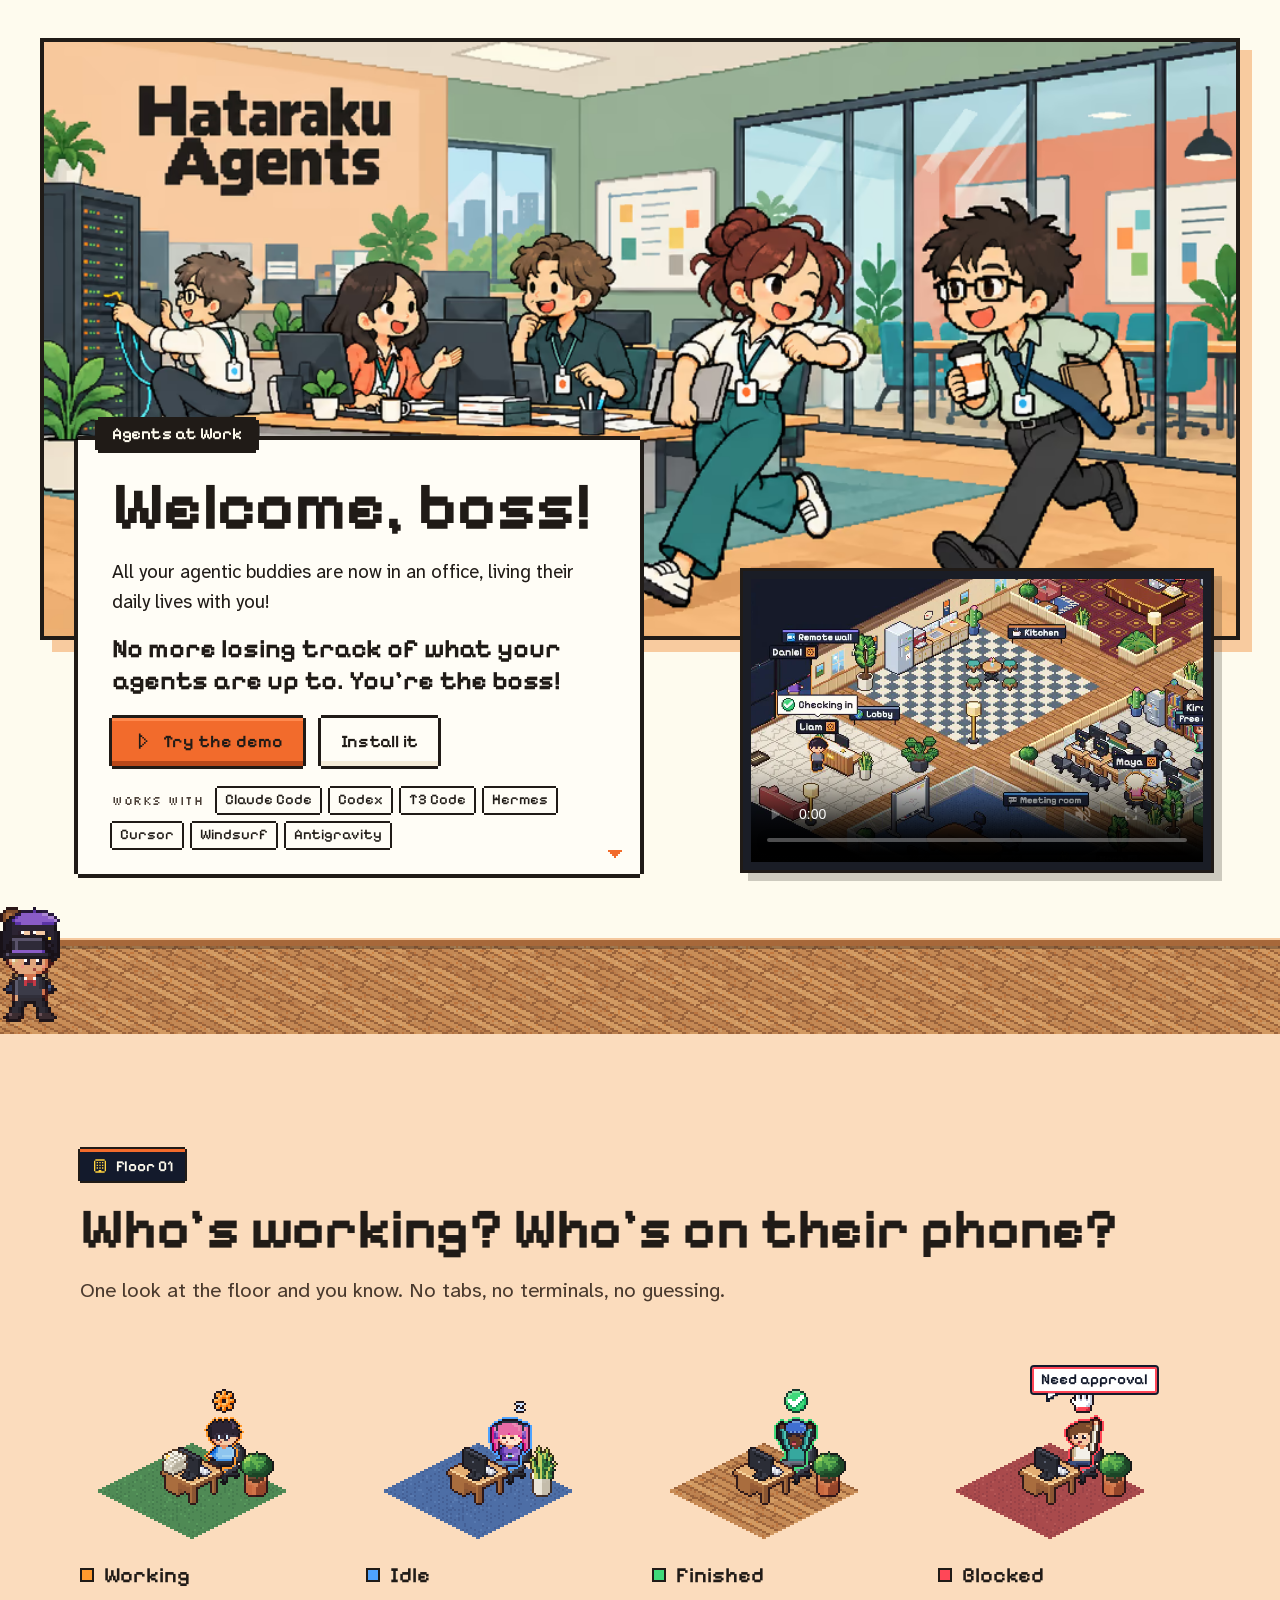
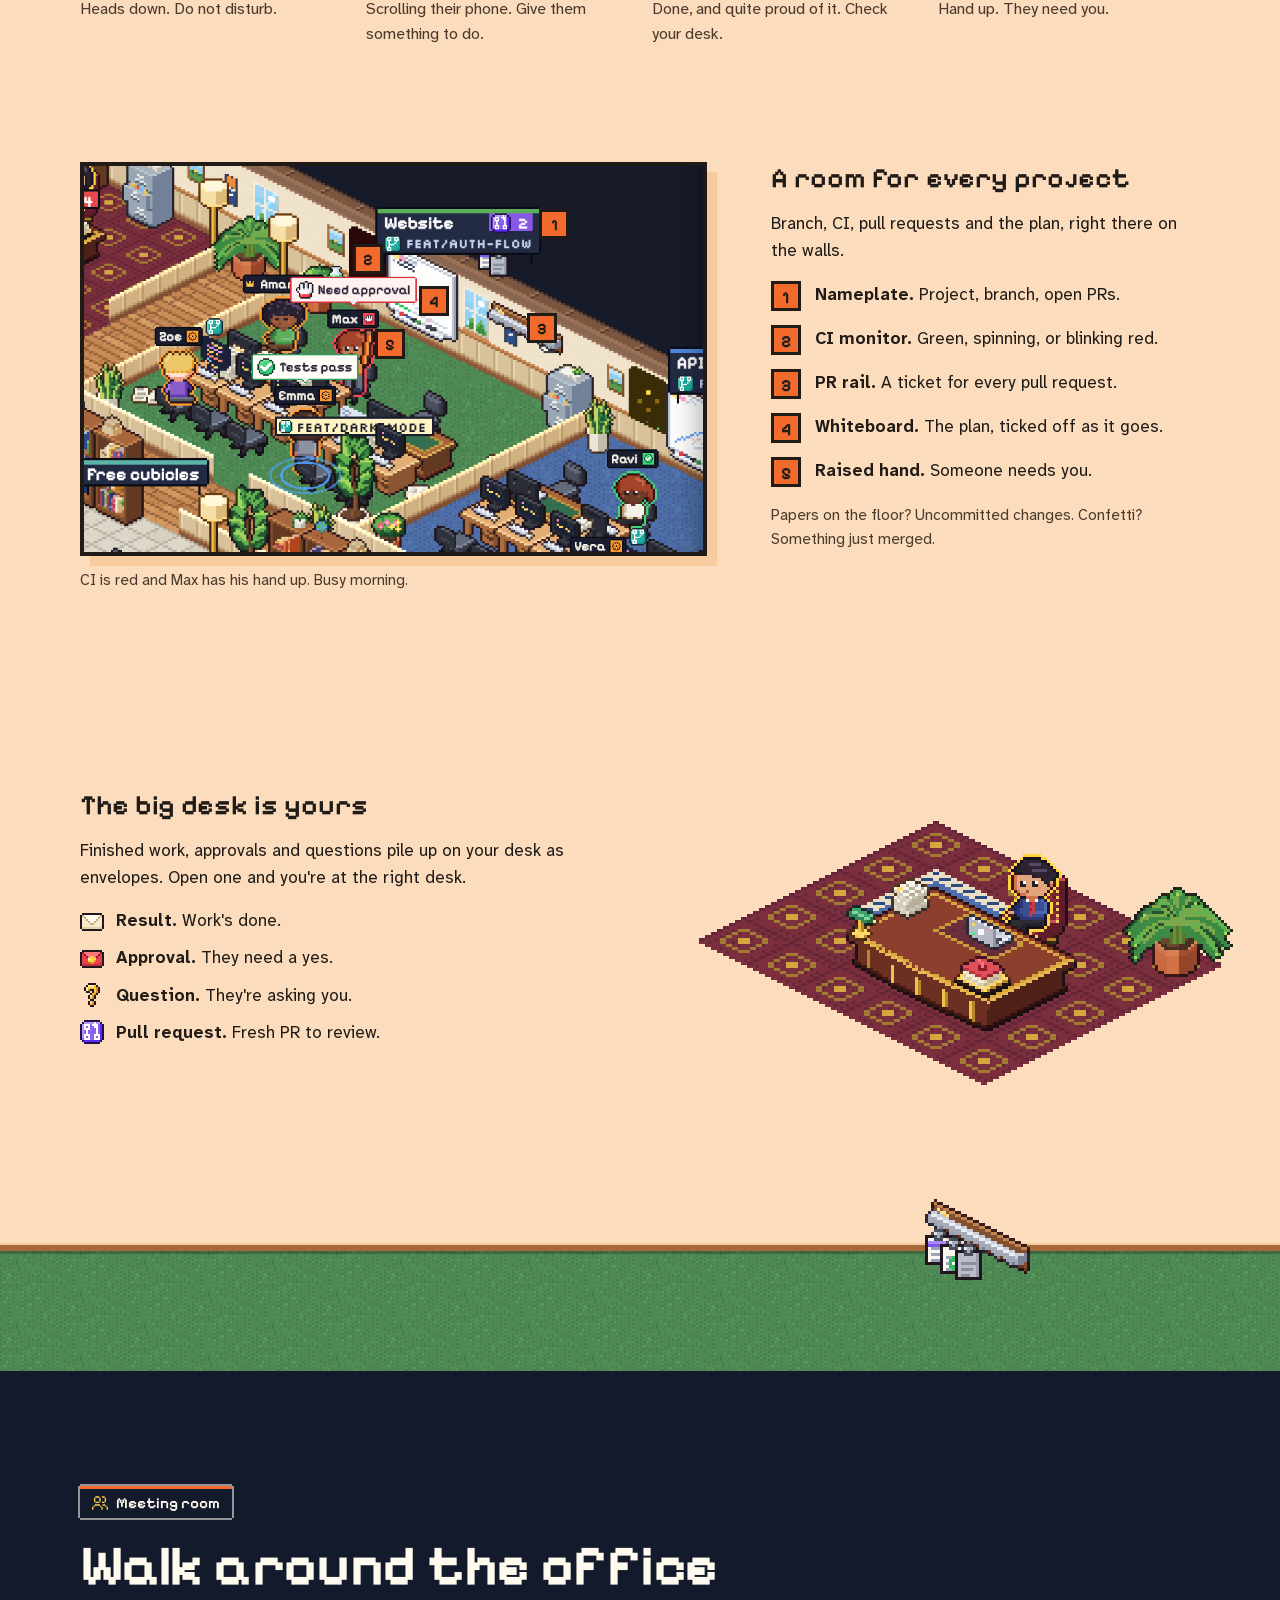
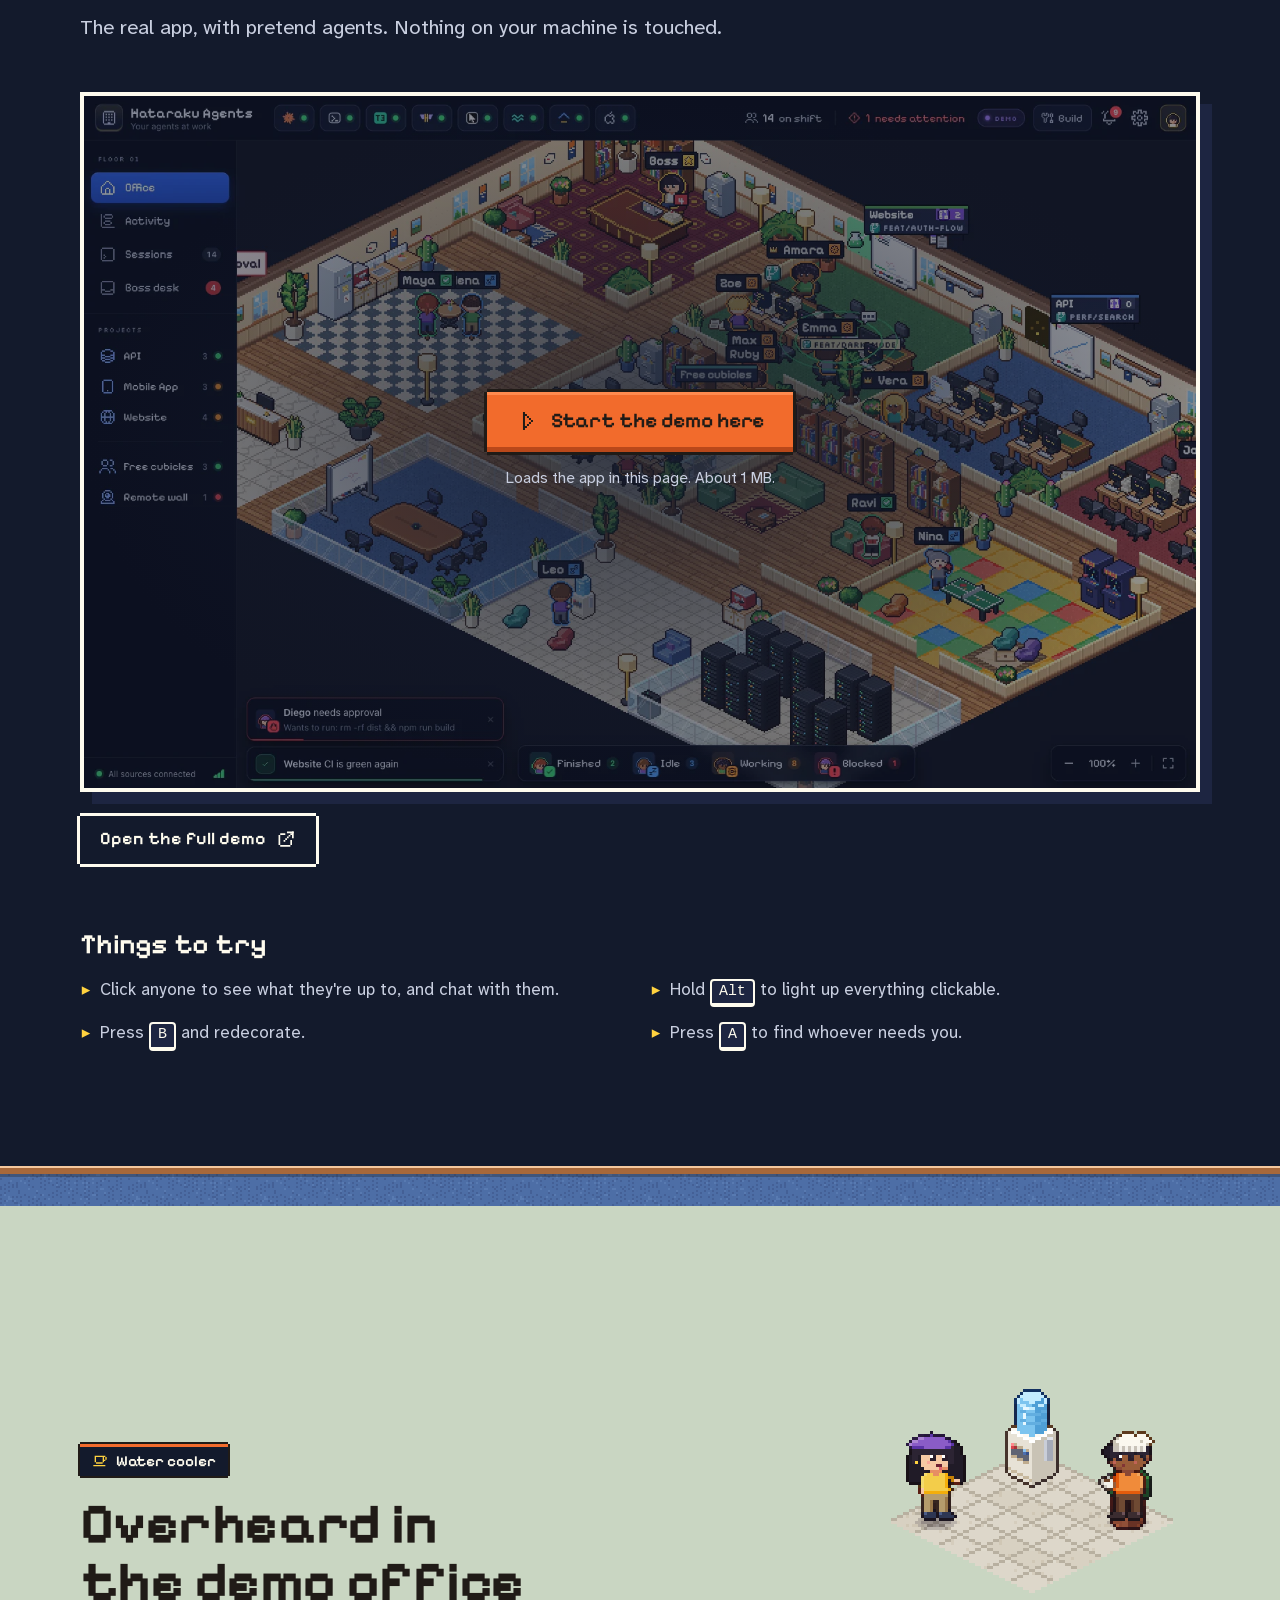
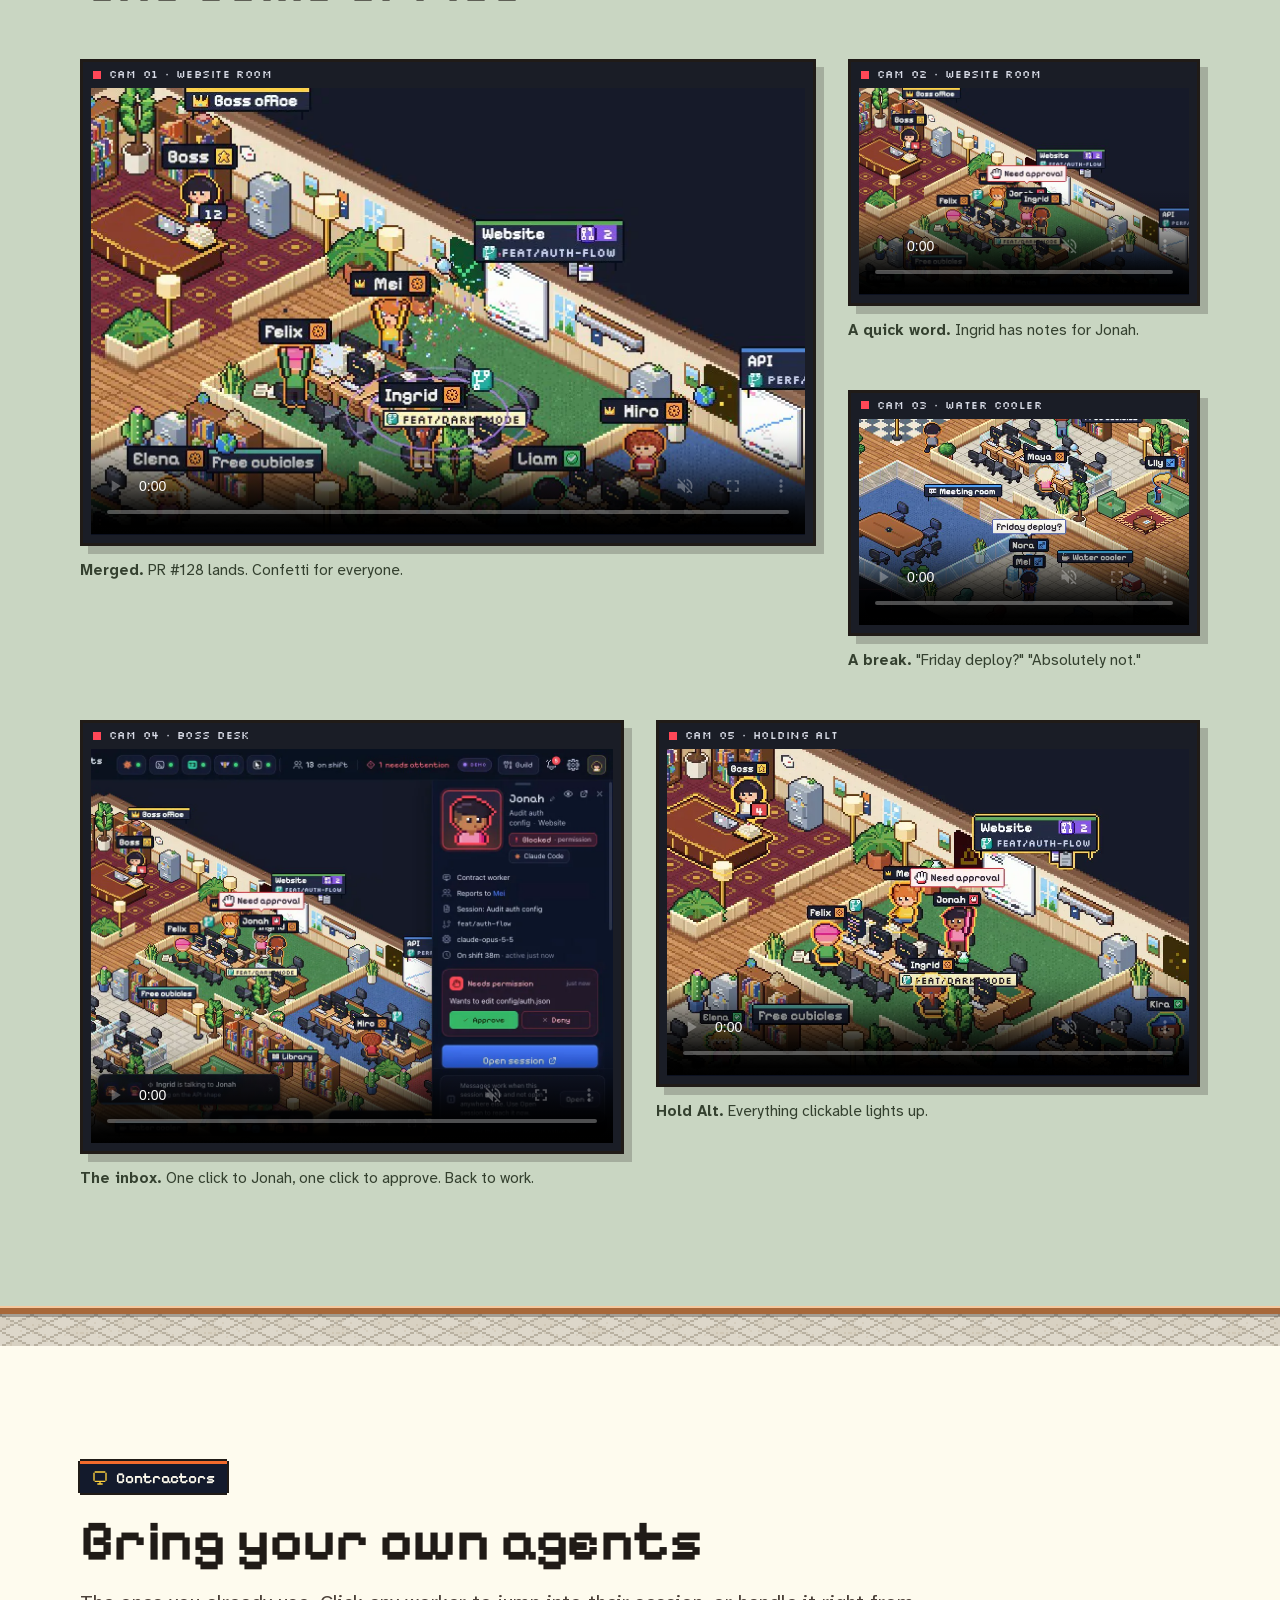
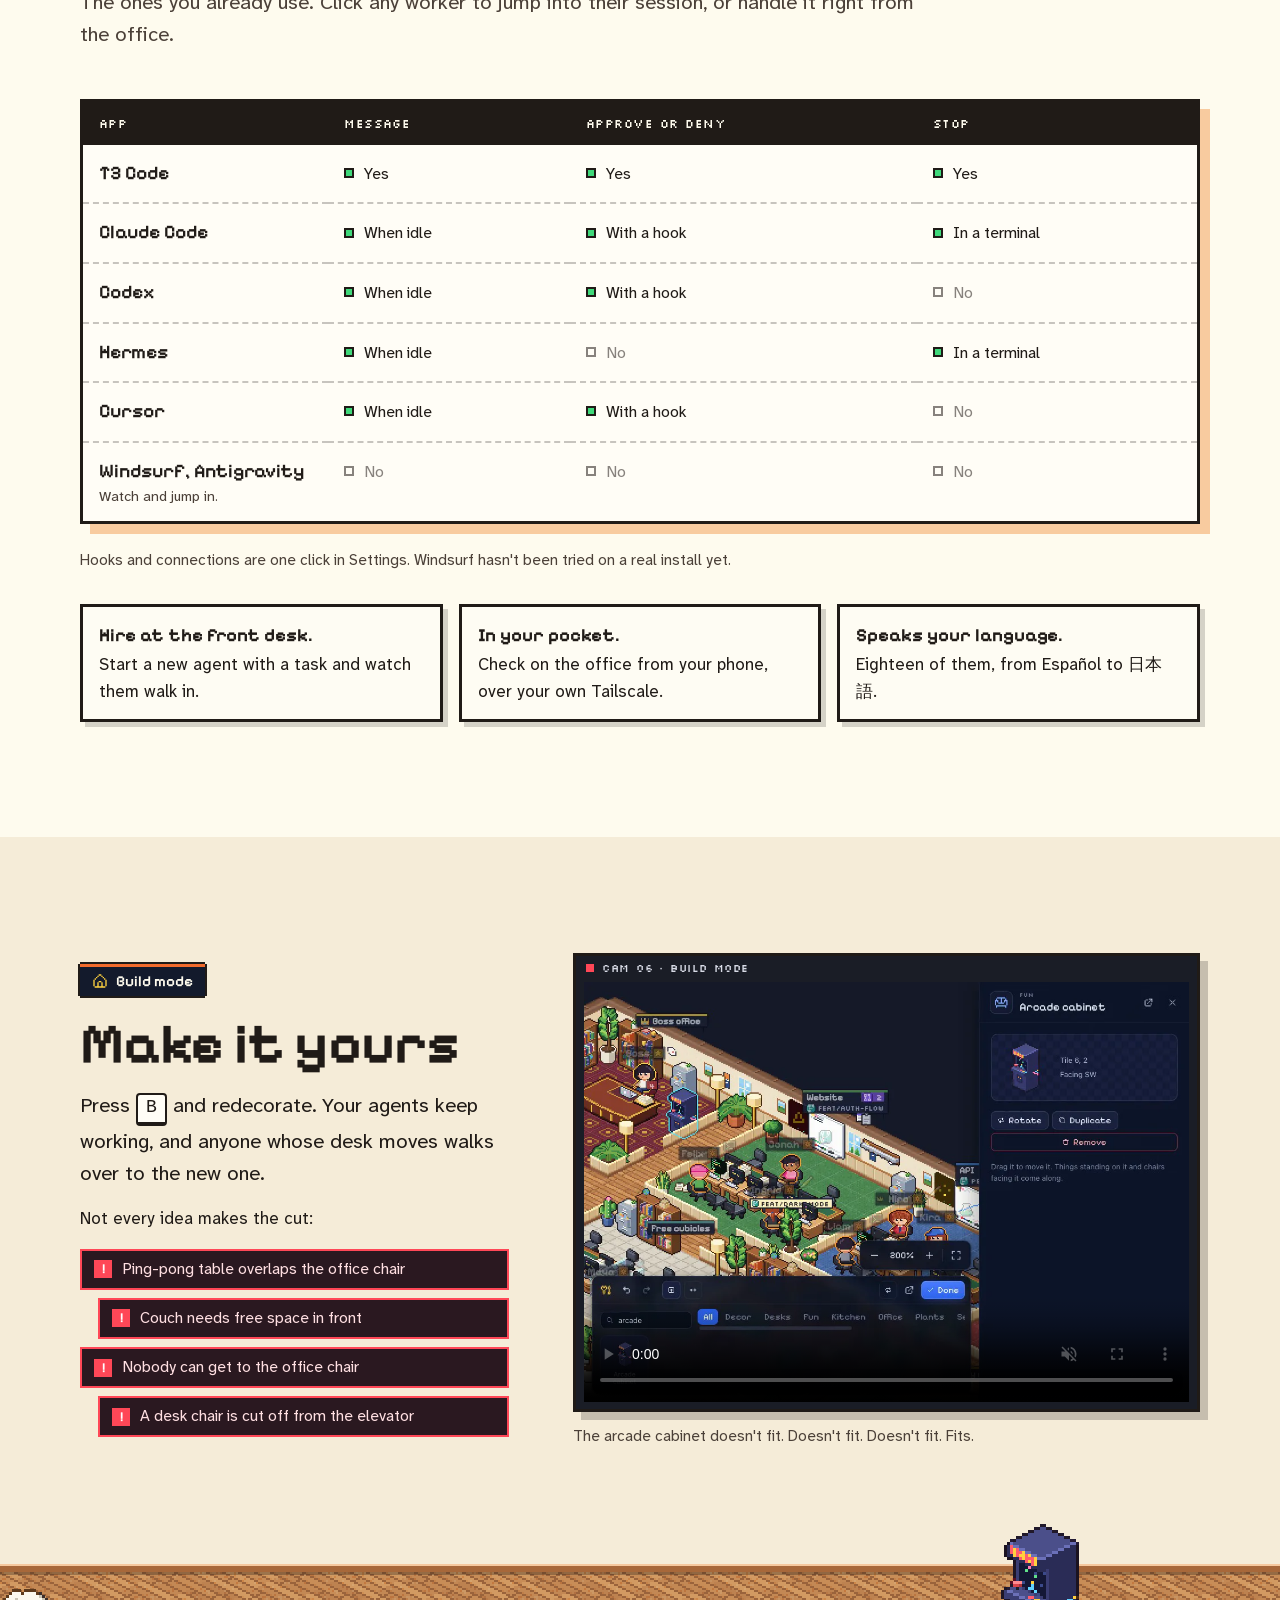
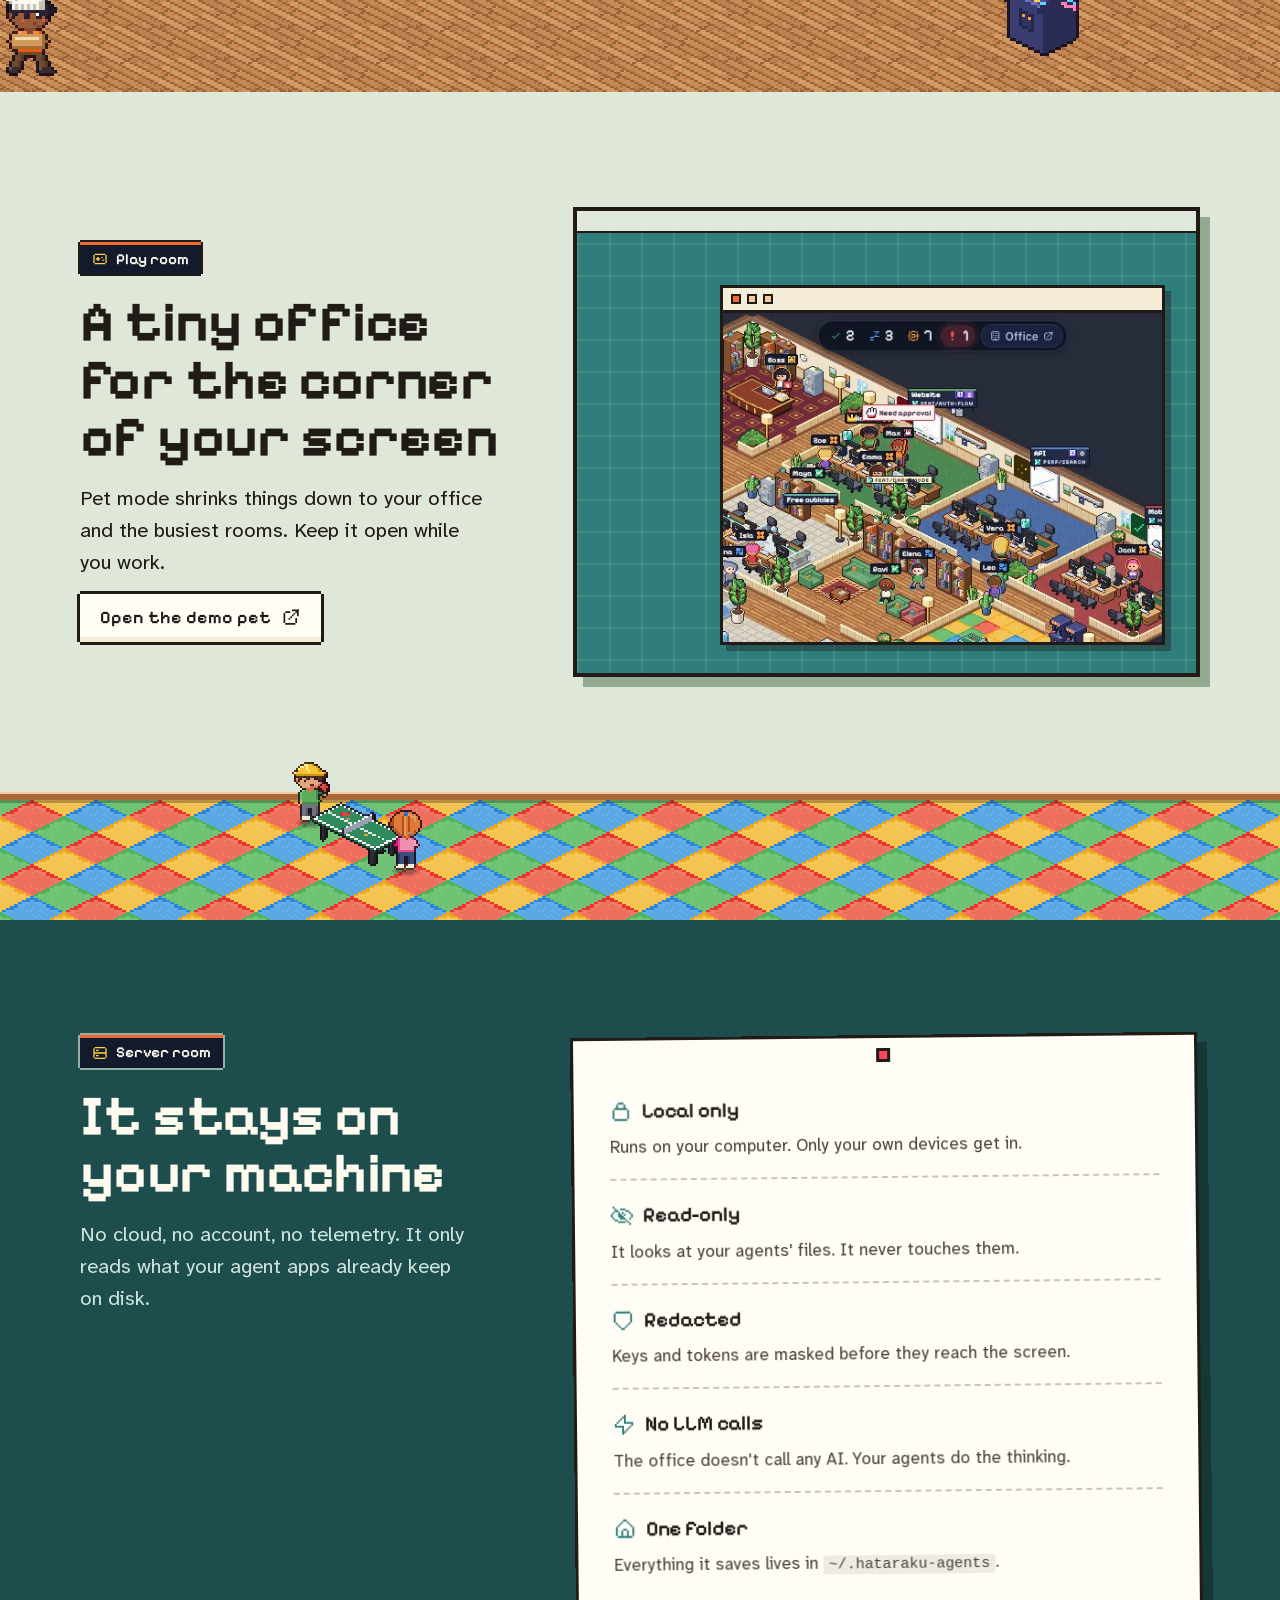
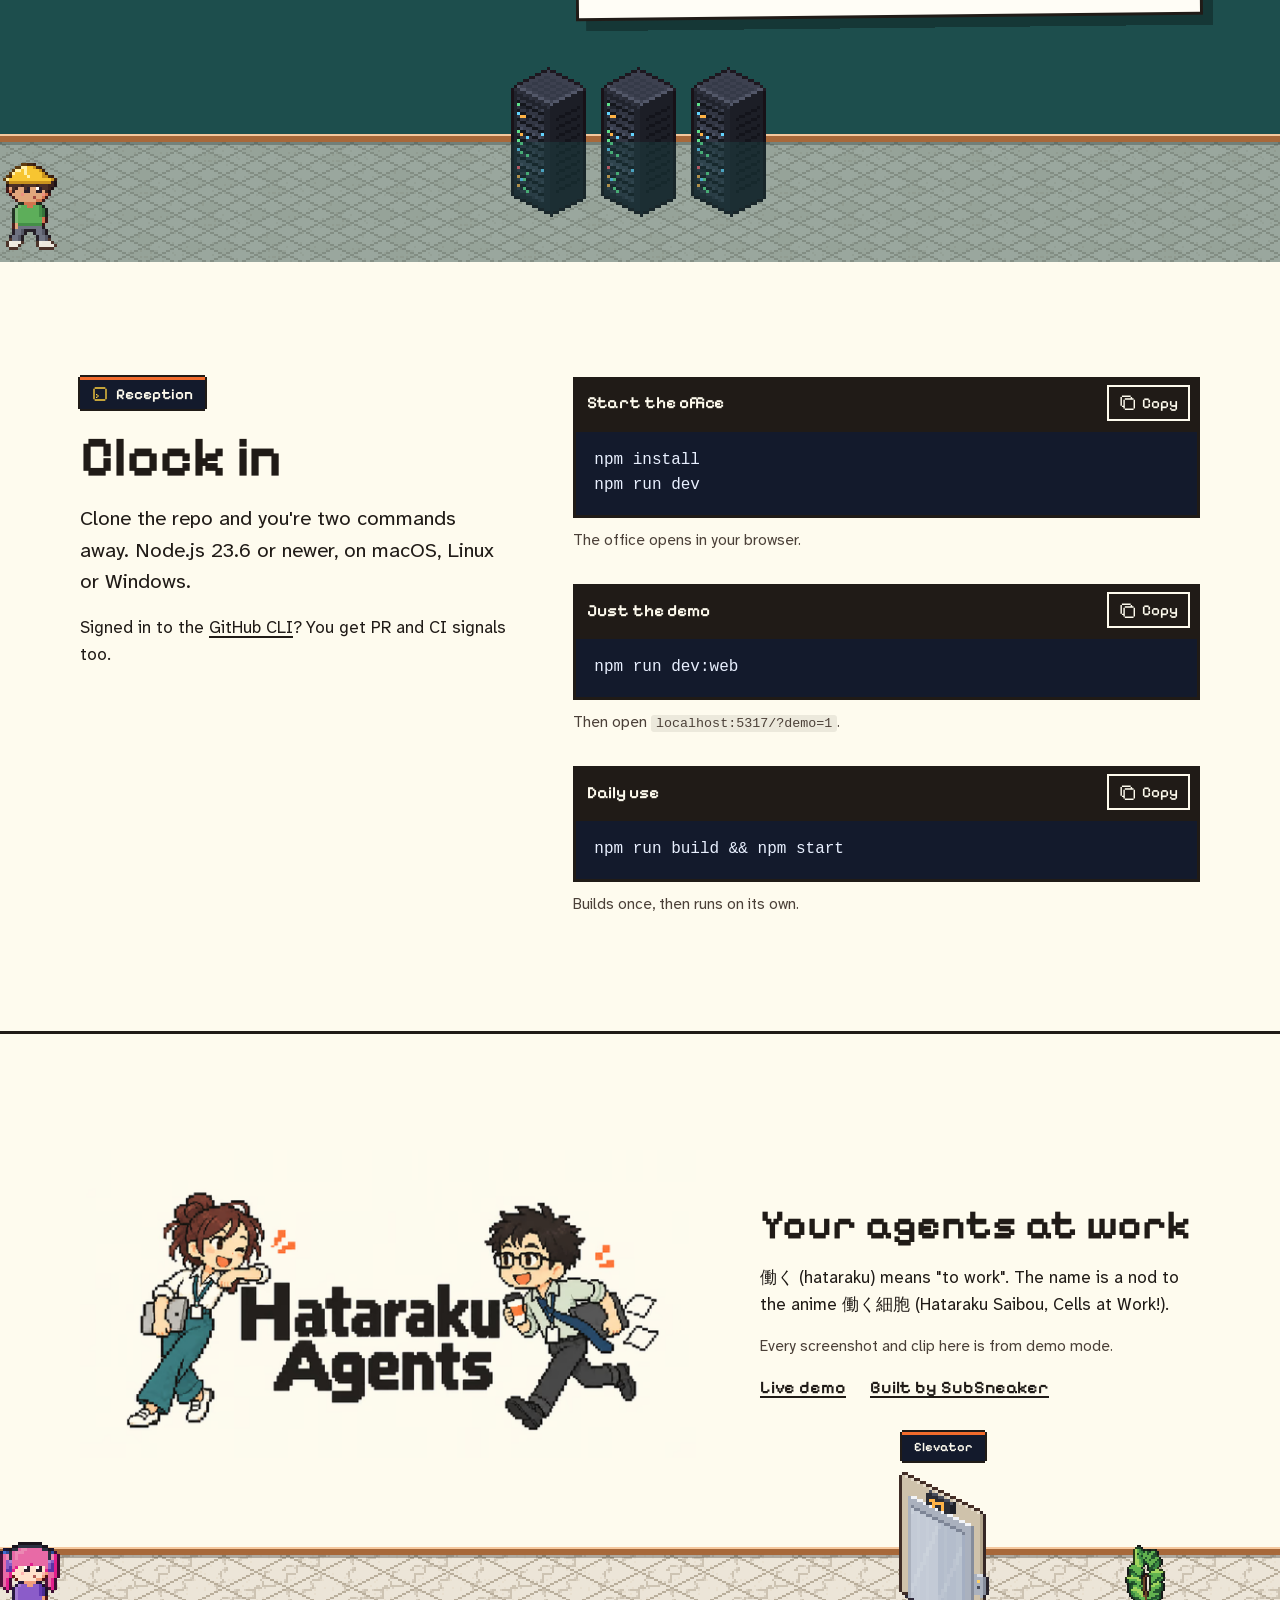
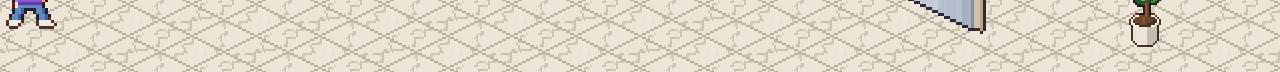
==== commit a2af9ec5: "Rebuild with the latest app and the new landing page Co-Authored-By: Claude Opus 5.5 <noreply@anthro" ====
--- a/index.html
+++ b/index.html
@@ -4,17 +4,17 @@
     <meta charset="UTF-8" />
     <meta name="viewport" content="width=device-width, initial-scale=1" />
     <title>Hataraku Agents · Your agents at work</title>
-    <meta name="description" content="A local app that shows every AI coding agent on your machine as a pixel-art worker in an isometric office. Try the demo in your browser." />
+    <meta name="description" content="Your AI coding agents, working in a pixel-art office. See who's busy, who's done and who needs you. Try the demo in your browser." />
     <meta name="theme-color" content="#fefbee" />
     <meta name="color-scheme" content="light" />
     <meta property="og:type" content="website" />
     <meta property="og:title" content="Hataraku Agents" />
-    <meta property="og:description" content="Your agents at work. Every AI coding agent on your machine as a pixel-art worker in an isometric office." />
+    <meta property="og:description" content="Your AI coding agents, working in a pixel-art office. You're the boss." />
     <meta name="twitter:card" content="summary_large_image" />
     <link rel="icon" type="image/png" href="./favicon.png" />
     <link rel="apple-touch-icon" href="./apple-touch-icon.png" />
-    <script type="module" crossorigin src="./assets/index-DKBSgxru.js"></script>
-    <link rel="stylesheet" crossorigin href="./assets/index-CPpu1x6L.css">
+    <script type="module" crossorigin src="./assets/index-CZ6ScqJR.js"></script>
+    <link rel="stylesheet" crossorigin href="./assets/index-BdUrXQUN.css">
     <meta property="og:url" content="https://subsneaker.github.io/hataraku-agents-site/" />
     <meta property="og:image" content="https://subsneaker.github.io/hataraku-agents-site/og.jpg" />
     <meta property="og:image:width" content="1200" />
@@ -75,12 +75,11 @@
           </div>
 
           <div class="dialog">
-            <h1 class="dialog-name">Hataraku Agents</h1>
-            <p class="dialog-line">Your agents at work</p>
-            <p class="dialog-text">
-              Every AI coding agent on your machine shows up as a pixel-art worker in an isometric office.
-              You can see who is working, who finished and who is waiting for you. Click anyone to jump into their session.
-            </p>
+            <h1 class="visually-hidden">Hataraku Agents</h1>
+            <p class="dialog-name">Agents at Work</p>
+            <p class="dialog-line">Welcome, boss!</p>
+            <p class="dialog-text">All your agentic buddies are now in an office, living their daily lives with you!</p>
+            <p class="dialog-punch">No more losing track of what your agents are up to. You're the boss!</p>
             <div class="actions">
               <a class="btn" href="#demo">
                 <svg class="icon" aria-hidden="true"><use href="#i-play" /></svg>
@@ -89,19 +88,17 @@
               <a class="btn btn-ghost" href="#install">Install it</a>
             </div>
             <p class="works-with">
-              <span class="label">Reads</span>
+              <span class="label">Works with</span>
               <span class="chip">Claude Code</span><span class="chip">Codex</span><span class="chip">T3 Code</span><span class="chip">Hermes</span><span class="chip">Cursor</span><span class="chip">Windsurf</span><span class="chip">Antigravity</span>
             </p>
             <span class="dialog-next" aria-hidden="true"></span>
           </div>
           <figure class="hero-peek">
             <div class="screen">
-              <span class="screen-label">The real app · Lobby</span>
               <video data-autoplay muted loop playsinline preload="none" width="800" height="500" poster="./assets/walk-in-Cr8sUARE.webp" aria-label="Liam checks in. He badges in at the lobby reception and walks toward his desk.">
                 <source src="./assets/walk-in-BOcLfcwF.mp4" type="video/mp4" />
               </video>
             </div>
-            <figcaption>Liam's session just started. He badges in at reception and heads for his desk.</figcaption>
           </figure>
         </div>
 
@@ -126,37 +123,33 @@
         <div class="wrap">
           <header class="section-head">
             <p class="sign"><svg class="icon" aria-hidden="true"><use href="#i-building" /></svg>Floor 01</p>
-            <h2 id="office-title">One worker per session</h2>
-            <p class="lede">
-              When a session starts, a worker comes up the elevator, badges in at reception and sits down at a desk.
-              When it goes quiet they pack up and leave. Looks and first names come from the session id, so a resumed session comes back as the same person.
-            </p>
+            <h2 id="office-title">Who's working? Who's on their phone?</h2>
+            <p class="lede">One look at the floor and you know. No tabs, no terminals, no guessing.</p>
           </header>
 
           <ul class="statuses" aria-label="Worker statuses">
             <li class="status" data-status="working">
               <span class="scene" data-scene="working" role="img" aria-label="A worker typing at a desk with an orange outline and a spinning gear above him"></span>
               <h3><span class="dot"></span>Working</h3>
-              <p>Orange outline and a spinning gear. A turn is in progress.</p>
+              <p>Heads down. Do not disturb.</p>
             </li>
             <li class="status" data-status="idle">
               <span class="scene" data-scene="idle" role="img" aria-label="A worker scrolling her phone at a desk with a blue outline and floating z's"></span>
               <h3><span class="dot"></span>Idle</h3>
-              <p>Blue outline and zz. Checked in with nothing new for you.</p>
+              <p>Scrolling their phone. Give them something to do.</p>
             </li>
             <li class="status" data-status="finished">
               <span class="scene" data-scene="finished" role="img" aria-label="A worker cheering at a desk with a green outline and a check mark"></span>
               <h3><span class="dot"></span>Finished</h3>
-              <p>Green check. Done and not looked at yet, so an envelope lands on your desk.</p>
+              <p>Done, and quite proud of it. Check your desk.</p>
             </li>
             <li class="status" data-status="blocked">
               <span class="bubble bubble-alert" aria-hidden="true">Need approval</span>
               <span class="scene" data-scene="blocked" role="img" aria-label="A worker raising her hand at a desk with a red outline"></span>
               <h3><span class="dot"></span>Blocked</h3>
-              <p>Red outline. Waiting on a permission, a question or an error. Or it looks stuck.</p>
+              <p>Hand up. They need you.</p>
             </li>
           </ul>
-          <p class="aside-note">The badge shape carries the meaning too, so colour is never the only signal.</p>
 
           <div class="split split-room">
             <figure class="annotated">
@@ -168,22 +161,19 @@
                 <span class="pin" data-pin="4" aria-hidden="true">4</span>
                 <span class="pin" data-pin="5" aria-hidden="true">5</span>
               </div>
-              <figcaption>The Website room in demo mode. CI is failing and Max is waiting on an approval.</figcaption>
+              <figcaption>CI is red and Max has his hand up. Busy morning.</figcaption>
             </figure>
             <div class="split-text">
-              <h3 class="h3">A room per project</h3>
-              <p>Each git repo gets a department room. Everything in it means something.</p>
+              <h3 class="h3">A room for every project</h3>
+              <p>Branch, CI, pull requests and the plan, right there on the walls.</p>
               <ol class="legend">
-                <li><span><b>Nameplate.</b> Project name, current branch and a chip with the open PR count.</span></li>
-                <li><span><b>CI monitor.</b> Steady green check when passing, a spinner while running, a blinking warning triangle when failing.</span></li>
-                <li><span><b>PR ticket rail.</b> One ticket per open PR. Grey is draft, purple is open, a green stamp is approved and a red stamp is changes requested.</span></li>
-                <li><span><b>Whiteboard.</b> The lead agent's todo or plan progress.</span></li>
-                <li><span><b>A raised hand.</b> This worker needs you. The bubble stays up until you answer.</span></li>
+                <li><span><b>Nameplate.</b> Project, branch, open PRs.</span></li>
+                <li><span><b>CI monitor.</b> Green, spinning, or blinking red.</span></li>
+                <li><span><b>PR rail.</b> A ticket for every pull request.</span></li>
+                <li><span><b>Whiteboard.</b> The plan, ticked off as it goes.</span></li>
+                <li><span><b>Raised hand.</b> Someone needs you.</span></li>
               </ol>
-              <p class="small">
-                Loose papers on the floor are uncommitted changes. Confetti means a PR just merged.
-                Subagents sit next to their lead, and worktrees get their own desk with a branch sign.
-              </p>
+              <p class="small">Papers on the floor? Uncommitted changes. Confetti? Something just merged.</p>
             </div>
           </div>
 
@@ -193,15 +183,12 @@
             </div>
             <div class="split-text">
               <h3 class="h3">The big desk is yours</h3>
-              <p>
-                You are the Boss. Finished work, approvals, questions and new PRs pile up as envelopes on the desk in the corner office.
-                Click the desk for the inbox, then click an envelope to jump to the worker.
-              </p>
+              <p>Finished work, approvals and questions pile up on your desk as envelopes. Open one and you're at the right desk.</p>
               <ul class="envelopes">
-                <li><img class="px" src="./assets/icon-envelope-eIo8foRY.png" width="24" height="24" alt="" /><span><b>Result.</b> A lead agent finished a turn.</span></li>
-                <li><img class="px" src="./assets/icon-envelope-red-CFMNxjcR.png" width="24" height="24" alt="" /><span><b>Approval.</b> An agent needs permission.</span></li>
-                <li><img class="px" src="./assets/icon-question-DC1Wy_6b.png" width="24" height="24" alt="" /><span><b>Question.</b> An agent asked you something.</span></li>
-                <li><img class="px" src="./assets/icon-pr-D41vocIL.png" width="24" height="24" alt="" /><span><b>Pull request.</b> An agent opened a PR.</span></li>
+                <li><img class="px" src="./assets/icon-envelope-eIo8foRY.png" width="24" height="24" alt="" /><span><b>Result.</b> Work's done.</span></li>
+                <li><img class="px" src="./assets/icon-envelope-red-CFMNxjcR.png" width="24" height="24" alt="" /><span><b>Approval.</b> They need a yes.</span></li>
+                <li><img class="px" src="./assets/icon-question-DC1Wy_6b.png" width="24" height="24" alt="" /><span><b>Question.</b> They're asking you.</span></li>
+                <li><img class="px" src="./assets/icon-pr-D41vocIL.png" width="24" height="24" alt="" /><span><b>Pull request.</b> Fresh PR to review.</span></li>
               </ul>
             </div>
           </div>
@@ -225,10 +212,8 @@
         <div class="wrap">
           <header class="section-head section-head-wide">
             <p class="sign sign-light"><svg class="icon" aria-hidden="true"><use href="#i-users" /></svg>Meeting room</p>
-            <h2 id="demo-title">Try the office in your browser</h2>
-            <p class="lede">
-              This is the real app running in demo mode. The agents are simulated, so nothing on your machine is read and nothing is sent anywhere.
-            </p>
+            <h2 id="demo-title">Walk around the office</h2>
+            <p class="lede">The real app, with pretend agents. Nothing on your machine is touched.</p>
           </header>
 
           <div class="demo" data-demo data-state="idle">
@@ -252,18 +237,17 @@
                 <svg class="icon" aria-hidden="true"><use href="#i-external" /></svg>
               </a>
               <button class="btn btn-ghost btn-on-dark" type="button" data-demo-stop>Close the demo</button>
-              <p class="demo-hint">On a phone the full demo in its own tab is easier to use.</p>
+              <p class="demo-hint">On a phone? The full demo is comfier.</p>
             </div>
           </div>
 
           <div class="try">
             <h3 class="h3">Things to try</h3>
             <ul class="try-list">
-              <li>Click a worker for the inspector. Chat and approvals work in the demo.</li>
-              <li>Hold <kbd>Alt</kbd> (<kbd>Option</kbd> on a Mac) to outline everything clickable.</li>
-              <li>Press <kbd>B</kbd> for build mode and drag some furniture around.</li>
-              <li>Click <b>Boss desk</b> in the sidebar for the inbox.</li>
-              <li>Press <kbd>A</kbd> to jump to the next worker who needs you.</li>
+              <li>Click anyone to see what they're up to, and chat with them.</li>
+              <li>Hold <kbd>Alt</kbd> to light up everything clickable.</li>
+              <li>Press <kbd>B</kbd> and redecorate.</li>
+              <li>Press <kbd>A</kbd> to find whoever needs you.</li>
             </ul>
           </div>
         </div>
@@ -277,7 +261,6 @@
             <header class="section-head">
               <p class="sign"><svg class="icon" aria-hidden="true"><use href="#i-coffee" /></svg>Water cooler</p>
               <h2 id="clips-title">Overheard in the demo office</h2>
-              <p class="lede">Short loops recorded from demo mode. Idle workers take breaks, and the water cooler lines are templates filled in with real worker names.</p>
             </header>
             <div class="cooler" aria-hidden="true">
               <span class="bubble cooler-line" data-line="1" data-side="a">Tests pass locally!</span>
@@ -296,7 +279,7 @@
                   <source src="./assets/merged-C9daSNox.mp4" type="video/mp4" />
                 </video>
               </div>
-              <figcaption><b>Merged.</b> PR #128 lands. Confetti over the Website room and the team cheers.</figcaption>
+              <figcaption><b>Merged.</b> PR #128 lands. Confetti for everyone.</figcaption>
             </figure>
             <figure class="cam">
               <div class="screen">
@@ -305,7 +288,7 @@
                   <source src="./assets/message-BTPTTDGz.mp4" type="video/mp4" />
                 </video>
               </div>
-              <figcaption><b>A message.</b> Ingrid walks over to Jonah's desk to talk. Agent-to-agent messages are errands too.</figcaption>
+              <figcaption><b>A quick word.</b> Ingrid has notes for Jonah.</figcaption>
             </figure>
             <figure class="cam">
               <div class="screen">
@@ -323,7 +306,7 @@
                   <source src="./assets/inbox-BDeg5r1d.mp4" type="video/mp4" />
                 </video>
               </div>
-              <figcaption><b>The inbox.</b> Click an approval, land on Jonah, approve. He gets back to work.</figcaption>
+              <figcaption><b>The inbox.</b> One click to Jonah, one click to approve. Back to work.</figcaption>
             </figure>
             <figure class="cam cam-half">
               <div class="screen">
@@ -332,7 +315,7 @@
                   <source src="./assets/alt-reveal-BWiklail.mp4" type="video/mp4" />
                 </video>
               </div>
-              <figcaption><b>Hold Alt.</b> Everything clickable gets a gold outline. Double-tap to keep it on.</figcaption>
+              <figcaption><b>Hold Alt.</b> Everything clickable lights up.</figcaption>
             </figure>
           </div>
         </div>
@@ -343,12 +326,9 @@
       <section class="room room-cream" id="apps" data-room aria-labelledby="apps-title">
         <div class="wrap">
           <header class="section-head section-head-wide">
-            <p class="sign"><svg class="icon" aria-hidden="true"><use href="#i-monitor" /></svg>Sources</p>
-            <h2 id="apps-title">What you can do from the office</h2>
-            <p class="lede">
-              Every app is read locally and read-only. Clicking any worker gives you <b>Open session</b>, which takes you to that session in its own app.
-              Some apps let you do more without leaving the office.
-            </p>
+            <p class="sign"><svg class="icon" aria-hidden="true"><use href="#i-monitor" /></svg>Contractors</p>
+            <h2 id="apps-title">Bring your own agents</h2>
+            <p class="lede">The ones you already use. Click any worker to jump into their session, or handle it right from the office.</p>
           </header>
 
           <div class="table-wrap">
@@ -364,37 +344,37 @@
               </thead>
               <tbody>
                 <tr>
-                  <th scope="row">T3 Code<span class="row-note">Connect T3 Code once in Settings.</span></th>
+                  <th scope="row">T3 Code</th>
                   <td data-label="Message"><span class="yes">Yes</span></td>
                   <td data-label="Approve or deny"><span class="yes">Yes</span></td>
-                  <td data-label="Stop"><span class="yes">The running turn</span></td>
+                  <td data-label="Stop"><span class="yes">Yes</span></td>
                 </tr>
                 <tr>
                   <th scope="row">Claude Code</th>
-                  <td data-label="Message"><span class="yes">Idle sessions</span></td>
-                  <td data-label="Approve or deny"><span class="yes">With the Claude Code hook</span></td>
-                  <td data-label="Stop"><span class="yes">A session running in a terminal</span></td>
+                  <td data-label="Message"><span class="yes">When idle</span></td>
+                  <td data-label="Approve or deny"><span class="yes">With a hook</span></td>
+                  <td data-label="Stop"><span class="yes">In a terminal</span></td>
                 </tr>
                 <tr>
                   <th scope="row">Codex</th>
-                  <td data-label="Message"><span class="yes">Idle threads while the Codex app is closed</span></td>
-                  <td data-label="Approve or deny"><span class="yes">With the Codex hook</span></td>
+                  <td data-label="Message"><span class="yes">When idle</span></td>
+                  <td data-label="Approve or deny"><span class="yes">With a hook</span></td>
                   <td data-label="Stop"><span class="no">No</span></td>
                 </tr>
                 <tr>
                   <th scope="row">Hermes</th>
-                  <td data-label="Message"><span class="yes">Idle chats while Hermes isn't running</span></td>
+                  <td data-label="Message"><span class="yes">When idle</span></td>
                   <td data-label="Approve or deny"><span class="no">No</span></td>
-                  <td data-label="Stop"><span class="yes">A session running in the terminal</span></td>
+                  <td data-label="Stop"><span class="yes">In a terminal</span></td>
                 </tr>
                 <tr>
                   <th scope="row">Cursor</th>
-                  <td data-label="Message"><span class="yes">Idle <code>cursor-agent</code> chats while Cursor is closed</span></td>
-                  <td data-label="Approve or deny"><span class="yes">Review and deny agent commands with the Cursor hook</span></td>
+                  <td data-label="Message"><span class="yes">When idle</span></td>
+                  <td data-label="Approve or deny"><span class="yes">With a hook</span></td>
                   <td data-label="Stop"><span class="no">No</span></td>
                 </tr>
                 <tr>
-                  <th scope="row">Windsurf, Antigravity<span class="row-note">Open the workspace.</span></th>
+                  <th scope="row">Windsurf, Antigravity<span class="row-note">Watch and jump in.</span></th>
                   <td data-label="Message"><span class="no">No</span></td>
                   <td data-label="Approve or deny"><span class="no">No</span></td>
                   <td data-label="Stop"><span class="no">No</span></td>
@@ -402,11 +382,13 @@
               </tbody>
             </table>
           </div>
-          <p class="small table-notes">
-            Connections and hooks are set up in <b>Settings &gt; Connections</b> with one click and removed the same way.
-            A message to an idle session runs as a new turn in the background, and the worker gets back to work in the office.
-            Windsurf support is covered by test fixtures only and hasn't been tried on a real install yet.
-          </p>
+          <p class="small table-notes">Hooks and connections are one click in Settings. Windsurf hasn't been tried on a real install yet.</p>
+
+          <ul class="perks" aria-label="Also in the office">
+            <li><b>Hire at the front desk.</b> Start a new agent with a task and watch them walk in.</li>
+            <li><b>In your pocket.</b> Check on the office from your phone, over your own Tailscale.</li>
+            <li><b>Speaks your language.</b> Eighteen of them, from Español to 日本語.</li>
+          </ul>
         </div>
       </section>
 
@@ -416,29 +398,25 @@
           <div class="split-text">
             <header class="section-head">
               <p class="sign"><svg class="icon" aria-hidden="true"><use href="#i-home" /></svg>Build mode</p>
-              <h2 id="build-title">Rearrange the office</h2>
+              <h2 id="build-title">Make it yours</h2>
             </header>
-            <p class="lede">
-              Press <kbd>B</kbd> to move furniture, add furnished rooms, restyle floors and make the floor bigger.
-              Your agents keep working while you build. Anyone whose desk moves walks over to the new one.
-            </p>
-            <p>Every edit is checked first. If it would make the office implausible, it's refused and the panel tells you why:</p>
+            <p class="lede">Press <kbd>B</kbd> and redecorate. Your agents keep working, and anyone whose desk moves walks over to the new one.</p>
+            <p>Not every idea makes the cut:</p>
             <ul class="refusals">
               <li>Ping-pong table overlaps the office chair</li>
               <li>Couch needs free space in front</li>
               <li>Nobody can get to the office chair</li>
               <li>A desk chair is cut off from the elevator</li>
             </ul>
-            <p class="small">Room templates: Department, Cubicles, Lounge, Kitchen, Play room and Meeting room. Undo keeps 100 steps.</p>
           </div>
           <figure class="cam build-cam">
             <div class="screen">
-              <span class="screen-label">Build mode</span>
+              <span class="screen-label">Cam 06 · Build mode</span>
               <video data-autoplay muted loop playsinline preload="none" width="1060" height="736" poster="./assets/build-BLEnO-d9.webp" aria-label="In build mode an arcade cabinet is picked from the catalog. It is refused over the lead desk, the boss chair and a lamp, then fits on an empty tile and gets placed.">
                 <source src="./assets/build-CIIKBIva.mp4" type="video/mp4" />
               </video>
             </div>
-            <figcaption>An arcade cabinet from the catalog gets refused three times before it finds a free tile.</figcaption>
+            <figcaption>The arcade cabinet doesn't fit. Doesn't fit. Doesn't fit. Fits.</figcaption>
           </figure>
         </div>
         <div class="floor floor-wood floor-tall" aria-hidden="true">
@@ -455,20 +433,15 @@
           <div class="split-text">
             <header class="section-head">
               <p class="sign"><svg class="icon" aria-hidden="true"><use href="#i-gamepad" /></svg>Play room</p>
-              <h2 id="pet-title">A small office for the corner of your screen</h2>
+              <h2 id="pet-title">A tiny office for the corner of your screen</h2>
             </header>
-            <p class="lede">
-              Pet mode frames the Boss office and the two busiest rooms in a small transparent page.
-              A strip at the top counts finished, idle, working and blocked workers. Click a worker for a card with <b>Open session</b>.
-            </p>
-            <p>Open <code>/?mode=pet</code> on your running office, or try the demo version.</p>
+            <p class="lede">Pet mode shrinks things down to your office and the busiest rooms. Keep it open while you work.</p>
             <p>
               <a class="btn btn-ghost" href="demo/?mode=pet&amp;demo=1" target="_blank" rel="noopener">
                 Open the demo pet
                 <svg class="icon" aria-hidden="true"><use href="#i-external" /></svg>
               </a>
             </p>
-            <p class="small">It's a regular browser page for now, so it can't stay on top of other windows. A native always-on-top pet is on the roadmap.</p>
           </div>
           <div class="desktop" aria-hidden="true">
             <div class="desktop-window">
@@ -488,28 +461,28 @@
           <header class="section-head">
             <p class="sign sign-light"><svg class="icon" aria-hidden="true"><use href="#i-server" /></svg>Server room</p>
             <h2 id="privacy-title">It stays on your machine</h2>
-            <p class="lede">The office only reads what your agent apps already keep on disk, and it never phones home.</p>
+            <p class="lede">No cloud, no account, no telemetry. It only reads what your agent apps already keep on disk.</p>
           </header>
           <dl class="rules">
             <div class="rule">
               <dt><svg class="icon" aria-hidden="true"><use href="#i-lock" /></svg>Local only</dt>
-              <dd>The daemon binds to <code>127.0.0.1</code>. Every request needs the access token in <code>~/.hataraku-agents/token</code>, which only your user account can read.</dd>
+              <dd>Runs on your computer. Only your own devices get in.</dd>
             </div>
             <div class="rule">
               <dt><svg class="icon" aria-hidden="true"><use href="#i-eye-off" /></svg>Read-only</dt>
-              <dd>It never writes to any agent's files. SQLite databases are opened read-only, and files like <code>.env</code>, <code>auth.json</code> and OAuth credentials are skipped.</dd>
+              <dd>It looks at your agents' files. It never touches them.</dd>
             </div>
             <div class="rule">
               <dt><svg class="icon" aria-hidden="true"><use href="#i-shield" /></svg>Redacted</dt>
-              <dd>API keys, GitHub tokens, JWTs, private keys and auth headers are masked before anything leaves the daemon.</dd>
+              <dd>Keys and tokens are masked before they reach the screen.</dd>
             </div>
             <div class="rule">
               <dt><svg class="icon" aria-hidden="true"><use href="#i-zap" /></svg>No LLM calls</dt>
-              <dd>Nothing is sent to any model or service. The only network calls are <code>gh</code> requests for PR and CI state, and only if <code>gh</code> is installed and signed in.</dd>
+              <dd>The office doesn't call any AI. Your agents do the thinking.</dd>
             </div>
             <div class="rule">
               <dt><svg class="icon" aria-hidden="true"><use href="#i-home" /></svg>One folder</dt>
-              <dd>The daemon writes only to <code>~/.hataraku-agents/</code>: its config, state, layout and event log.</dd>
+              <dd>Everything it saves lives in <code>~/.hataraku-agents</code>.</dd>
             </div>
           </dl>
         </div>
@@ -531,10 +504,10 @@
           <div class="split-text">
             <header class="section-head">
               <p class="sign"><svg class="icon" aria-hidden="true"><use href="#i-terminal" /></svg>Reception</p>
-              <h2 id="install-title">Run it</h2>
+              <h2 id="install-title">Clock in</h2>
             </header>
-            <p class="lede">From a checkout of the repo. You need Node.js 24 or newer (23.6 is the minimum) on macOS, Linux or Windows.</p>
-            <p>An authenticated <a href="https://cli.github.com/">GitHub CLI</a> adds PR and CI signals. Everything else works without it.</p>
+            <p class="lede">Clone the repo and you're two commands away. Node.js 23.6 or newer, on macOS, Linux or Windows.</p>
+            <p>Signed in to the <a href="https://cli.github.com/">GitHub CLI</a>? You get PR and CI signals too.</p>
           </div>
           <div class="commands">
             <div class="cmd">
@@ -547,18 +520,18 @@
               </div>
               <pre id="cmd-dev"><code>npm install
 npm run dev</code></pre>
-              <p class="cmd-note">The terminal prints a link like <code>http://localhost:5317/#token=…</code> and opens it. The token connects that tab to the daemon.</p>
+              <p class="cmd-note">The office opens in your browser.</p>
             </div>
             <div class="cmd">
               <div class="cmd-head">
-                <span>Demo without any agents</span>
+                <span>Just the demo</span>
                 <button class="copy" type="button" data-copy="cmd-demo" aria-label="Copy the demo command">
                   <svg class="icon" aria-hidden="true"><use href="#i-copy" /></svg>
                   <span class="copy-idle">Copy</span><span class="copy-done">Copied</span>
                 </button>
               </div>
               <pre id="cmd-demo"><code>npm run dev:web</code></pre>
-              <p class="cmd-note">Then open <code>http://localhost:5317/?demo=1</code>. Nothing on your machine is read.</p>
+              <p class="cmd-note">Then open <code>localhost:5317/?demo=1</code>.</p>
             </div>
             <div class="cmd">
               <div class="cmd-head">
@@ -569,7 +542,7 @@
                 </button>
               </div>
               <pre id="cmd-prod"><code>npm run build &amp;&amp; npm start</code></pre>
-              <p class="cmd-note">The daemon serves everything itself and opens <code>http://127.0.0.1:4317/#token=…</code>.</p>
+              <p class="cmd-note">Builds once, then runs on its own.</p>
             </div>
             <p class="visually-hidden" role="status" data-copy-status></p>
           </div>
@@ -592,7 +565,7 @@
             <span lang="ja">働く</span> (hataraku) means "to work". The name is a nod to the anime
             <span lang="ja">働く細胞</span> (Hataraku Saibou, Cells at Work!).
           </p>
-          <p class="small">Every screenshot and clip on this page comes from demo mode with simulated agents.</p>
+          <p class="small">Every screenshot and clip here is from demo mode.</p>
           <p class="footer-links">
             <a href="demo/?demo=1">Live demo</a>
             <a href="https://github.com/SubSneaker">Built by SubSneaker</a>
--- a/assets/index-BdUrXQUN.css
+++ b/assets/index-BdUrXQUN.css
@@ -0,0 +1 @@
+@font-face{font-family:Pixelify Sans;font-style:normal;font-display:swap;font-weight:500;src:url(./pixelify-sans-cyrillic-500-normal--wrb4dVK.woff2)format("woff2"),url(./pixelify-sans-cyrillic-500-normal-CR9SIKMr.woff)format("woff");unicode-range:U+301,U+400-45F,U+490-491,U+4B0-4B1,U+2116}@font-face{font-family:Pixelify Sans;font-style:normal;font-display:swap;font-weight:500;src:url(./pixelify-sans-latin-ext-500-normal-BHT4w5qI.woff2)format("woff2"),url(./pixelify-sans-latin-ext-500-normal-Bkr-oq6R.woff)format("woff");unicode-range:U+100-2BA,U+2BD-2C5,U+2C7-2CC,U+2CE-2D7,U+2DD-2FF,U+304,U+308,U+329,U+1D00-1DBF,U+1E00-1E9F,U+1EF2-1EFF,U+2020,U+20A0-20AB,U+20AD-20C0,U+2113,U+2C60-2C7F,U+A720-A7FF}@font-face{font-family:Pixelify Sans;font-style:normal;font-display:swap;font-weight:500;src:url(./pixelify-sans-latin-500-normal-DC052d-m.woff2)format("woff2"),url(./pixelify-sans-latin-500-normal-Bq6pAlou.woff)format("woff");unicode-range:U+??,U+131,U+152-153,U+2BB-2BC,U+2C6,U+2DA,U+2DC,U+304,U+308,U+329,U+2000-206F,U+20AC,U+2122,U+2191,U+2193,U+2212,U+2215,U+FEFF,U+FFFD}@font-face{font-family:Pixelify Sans;font-style:normal;font-display:swap;font-weight:600;src:url(./pixelify-sans-cyrillic-600-normal-BhqNJYOZ.woff2)format("woff2"),url(./pixelify-sans-cyrillic-600-normal-B3EuUOZG.woff)format("woff");unicode-range:U+301,U+400-45F,U+490-491,U+4B0-4B1,U+2116}@font-face{font-family:Pixelify Sans;font-style:normal;font-display:swap;font-weight:600;src:url(./pixelify-sans-latin-ext-600-normal-Dha6RiOG.woff2)format("woff2"),url(./pixelify-sans-latin-ext-600-normal-CDaIumwU.woff)format("woff");unicode-range:U+100-2BA,U+2BD-2C5,U+2C7-2CC,U+2CE-2D7,U+2DD-2FF,U+304,U+308,U+329,U+1D00-1DBF,U+1E00-1E9F,U+1EF2-1EFF,U+2020,U+20A0-20AB,U+20AD-20C0,U+2113,U+2C60-2C7F,U+A720-A7FF}@font-face{font-family:Pixelify Sans;font-style:normal;font-display:swap;font-weight:600;src:url(./pixelify-sans-latin-600-normal-Dd_Dy7u5.woff2)format("woff2"),url(./pixelify-sans-latin-600-normal-BNlgYbDL.woff)format("woff");unicode-range:U+??,U+131,U+152-153,U+2BB-2BC,U+2C6,U+2DA,U+2DC,U+304,U+308,U+329,U+2000-206F,U+20AC,U+2122,U+2191,U+2193,U+2212,U+2215,U+FEFF,U+FFFD}@font-face{font-family:Pixelify Sans;font-style:normal;font-display:swap;font-weight:700;src:url(./pixelify-sans-cyrillic-700-normal-CYtG5Rfp.woff2)format("woff2"),url(./pixelify-sans-cyrillic-700-normal-BrZTw8tu.woff)format("woff");unicode-range:U+301,U+400-45F,U+490-491,U+4B0-4B1,U+2116}@font-face{font-family:Pixelify Sans;font-style:normal;font-display:swap;font-weight:700;src:url(./pixelify-sans-latin-ext-700-normal-ClyJstAh.woff2)format("woff2"),url(./pixelify-sans-latin-ext-700-normal-BadXkHzZ.woff)format("woff");unicode-range:U+100-2BA,U+2BD-2C5,U+2C7-2CC,U+2CE-2D7,U+2DD-2FF,U+304,U+308,U+329,U+1D00-1DBF,U+1E00-1E9F,U+1EF2-1EFF,U+2020,U+20A0-20AB,U+20AD-20C0,U+2113,U+2C60-2C7F,U+A720-A7FF}@font-face{font-family:Pixelify Sans;font-style:normal;font-display:swap;font-weight:700;src:url(./pixelify-sans-latin-700-normal-D3Xxx3QE.woff2)format("woff2"),url(./pixelify-sans-latin-700-normal-BctWAS0u.woff)format("woff");unicode-range:U+??,U+131,U+152-153,U+2BB-2BC,U+2C6,U+2DA,U+2DC,U+304,U+308,U+329,U+2000-206F,U+20AC,U+2122,U+2191,U+2193,U+2212,U+2215,U+FEFF,U+FFFD}@font-face{font-family:Silkscreen;font-style:normal;font-display:swap;font-weight:400;src:url(./silkscreen-latin-ext-400-normal-2T9bWrxp.woff2)format("woff2"),url(./silkscreen-latin-ext-400-normal-Drdn_BEM.woff)format("woff");unicode-range:U+100-2BA,U+2BD-2C5,U+2C7-2CC,U+2CE-2D7,U+2DD-2FF,U+304,U+308,U+329,U+1D00-1DBF,U+1E00-1E9F,U+1EF2-1EFF,U+2020,U+20A0-20AB,U+20AD-20C0,U+2113,U+2C60-2C7F,U+A720-A7FF}@font-face{font-family:Silkscreen;font-style:normal;font-display:swap;font-weight:400;src:url(./silkscreen-latin-400-normal-CtPo2yA5.woff2)format("woff2"),url(./silkscreen-latin-400-normal-D0DfPJut.woff)format("woff");unicode-range:U+??,U+131,U+152-153,U+2BB-2BC,U+2C6,U+2DA,U+2DC,U+304,U+308,U+329,U+2000-206F,U+20AC,U+2122,U+2191,U+2193,U+2212,U+2215,U+FEFF,U+FFFD}@font-face{font-family:Atkinson Hyperlegible Next;font-style:normal;font-weight:200 800;font-display:swap;src:url(../fonts/atkinson-hyperlegible-next-latin.woff2)format("woff2");unicode-range:U+??,U+131,U+152-153,U+2BB-2BC,U+2C6,U+2DA,U+2DC,U+304,U+308,U+329,U+2000-206F,U+20AC,U+2122,U+2191,U+2193,U+2212,U+2215,U+FEFF,U+FFFD}:root{--cream:#fefbee;--cream-2:#f5ecd8;--paper:#fffdf6;--peach:#f8cb9f;--peach-2:#fbdcbd;--sage:#92aa8f;--sage-2:#c9d6c2;--teal:#2f7e7c;--teal-deep:#1d4e4d;--wood:#efb073;--wood-deep:#a7683a;--ink:#201b17;--ink-soft:#4b4038;--orange:#f26b2c;--orange-hi:#ff8a4f;--orange-deep:#b9481a;--night:#131a2c;--night-2:#1d2541;--gold:#ffd23f;--st-working:#ff9a2e;--st-idle:#4ea3ff;--st-finished:#3fd97a;--st-blocked:#ff4757;--font-body:"Atkinson Hyperlegible Next", system-ui, -apple-system, "Segoe UI", sans-serif;--font-pixel:"Pixelify Sans", "Atkinson Hyperlegible Next", system-ui, sans-serif;--font-label:"Silkscreen", "Pixelify Sans", monospace;--font-code:ui-monospace, "SF Mono", Menlo, Consolas, monospace;--space-xs:4px;--space-sm:8px;--space-md:16px;--space-lg:24px;--space-xl:32px;--space-2xl:48px;--space-3xl:64px;--space-4xl:96px;--gutter:clamp(16px, 4vw, 40px);--section-gap:clamp(64px, 9vw, 128px);--focus:#1f63d6;--text:var(--ink);--text-soft:var(--ink-soft)}*,:before,:after{box-sizing:border-box}html{scroll-behavior:smooth;-webkit-text-size-adjust:100%;-moz-text-size-adjust:100%;text-size-adjust:100%;scroll-padding-top:76px}body{background:var(--cream);color:var(--text);font-family:var(--font-body);text-rendering:optimizelegibility;margin:0;font-size:1.0625rem;line-height:1.6;overflow-x:clip}img,video,picture,svg{max-width:100%;display:block}img,video{height:auto}.px{image-rendering:crisp-edges;image-rendering:pixelated}h1,h2,h3,p,ul,ol,dl,dd,figure,pre{margin:0}h2{font-family:var(--font-pixel);letter-spacing:-.01em;text-wrap:balance;font-size:clamp(2.1rem,1.3rem + 2.8vw,3.6rem);font-weight:700;line-height:1.02}.h3,h3{font-family:var(--font-pixel);font-size:clamp(1.35rem,1.1rem + .8vw,1.75rem);font-weight:600;line-height:1.15}.lede{text-wrap:pretty;max-width:62ch;font-size:clamp(1.1rem,1rem + .35vw,1.3rem);line-height:1.55}.small{color:var(--text-soft);max-width:68ch;font-size:.95rem}p{max-width:68ch}a{color:inherit;text-underline-offset:3px;text-decoration-thickness:2px}a:hover{-webkit-text-decoration-color:var(--orange);text-decoration-color:var(--orange)}b{font-weight:700}code,kbd{font-family:var(--font-code);font-size:.88em}code{background:color-mix(in oklab, var(--ink) 8%, transparent);overflow-wrap:anywhere;border-radius:3px;padding:.1em .35em}kbd{text-align:center;background:var(--paper);min-width:1.7em;color:var(--ink);border:2px solid var(--ink);border-bottom-width:4px;border-radius:4px;padding:.05em .45em .15em;line-height:1.3;display:inline-block}:focus-visible{outline:3px solid var(--focus);outline-offset:4px}.icon-defs{width:0;height:0;position:absolute;overflow:hidden}.icon{fill:currentColor;flex:none;width:1.15em;height:1.15em}.visually-hidden{clip-path:inset(50%);white-space:nowrap;border:0;width:1px;height:1px;margin:-1px;padding:0;overflow:hidden;position:absolute!important}.skip{z-index:100;background:var(--ink);color:var(--cream);font-family:var(--font-pixel);padding:10px 14px;text-decoration:none;position:absolute;top:-60px;left:12px}.skip:focus{top:12px}.pixel-frame,.btn,.dialog,.dialog-name,.sign,.chip{--pf:3px;--pf-color:var(--ink);box-shadow:0 calc(var(--pf) * -1) 0 0 var(--pf-color), 0 var(--pf) 0 0 var(--pf-color), calc(var(--pf) * -1) 0 0 0 var(--pf-color), var(--pf) 0 0 0 var(--pf-color)}.btn{background:var(--orange);min-height:48px;color:var(--ink);font-family:var(--font-pixel);cursor:pointer;box-shadow:0 calc(var(--pf) * -1) 0 0 var(--pf-color), 0 var(--pf) 0 0 var(--pf-color), calc(var(--pf) * -1) 0 0 0 var(--pf-color), var(--pf) 0 0 0 var(--pf-color), inset 0 -5px 0 0 var(--orange-deep), inset 0 3px 0 0 var(--orange-hi);border:0;align-items:center;gap:.55em;padding:.7em 1.15em .8em;font-size:1.1rem;font-weight:600;line-height:1;text-decoration:none;transition:background-color .12s ease-out,transform 80ms ease-out;display:inline-flex}.btn:hover{background:var(--orange-hi);text-decoration:none}.btn:active{transform:translateY(2px)}.btn-ghost{background:var(--paper);box-shadow:0 calc(var(--pf) * -1) 0 0 var(--pf-color), 0 var(--pf) 0 0 var(--pf-color), calc(var(--pf) * -1) 0 0 0 var(--pf-color), var(--pf) 0 0 0 var(--pf-color), inset 0 -5px 0 0 var(--cream-2)}.btn-ghost:hover{background:var(--cream)}.btn-on-dark{--pf-color:var(--cream);color:var(--cream);box-shadow:0 calc(var(--pf) * -1) 0 0 var(--pf-color), 0 var(--pf) 0 0 var(--pf-color), calc(var(--pf) * -1) 0 0 0 var(--pf-color), var(--pf) 0 0 0 var(--pf-color);background:0 0}.btn-on-dark:hover{background:color-mix(in oklab, var(--cream) 12%, transparent)}.btn-small{white-space:nowrap;min-height:38px;padding:.55em .9em .65em;font-size:.95rem}.btn-big{min-height:60px;padding:.8em 1.4em .9em;font-size:1.3rem}.sign{--pf:2px;margin-bottom:var(--space-lg);background:var(--night);color:var(--cream);font-family:var(--font-pixel);border-top:3px solid var(--orange);align-items:center;gap:8px;padding:5px 12px 6px;font-size:.95rem;font-weight:600;line-height:1.2;display:inline-flex}.sign .icon{width:16px;height:16px;color:var(--gold)}.sign-light{--pf-color:color-mix(in oklab, var(--cream) 55%, transparent)}.chip{--pf:2px;background:var(--paper);font-family:var(--font-pixel);white-space:nowrap;padding:2px 8px 3px;font-size:.92rem;font-weight:500;line-height:1.35;display:inline-block}.label{font-family:var(--font-label);letter-spacing:.04em;text-transform:uppercase;font-size:.72rem}.bubble{z-index:3;color:var(--night);font-family:var(--font-pixel);white-space:nowrap;border:2px solid var(--night);background:#fff;border-radius:4px;padding:3px 9px 5px;font-size:.95rem;font-weight:600;line-height:1.2;position:absolute;box-shadow:inset 0 -2px #d9dfeb}.bubble:before,.bubble:after{content:"";clip-path:polygon(0 0,100% 0,100% 34%,66% 34%,66% 67%,33% 67%,33% 100%,0 100%);width:12px;height:9px;position:absolute;left:14px}.bubble:before{background:var(--night);bottom:-9px}.bubble:after{background:#fff;width:7px;height:5px;bottom:-5px;left:16px}.bubble-alert{border-color:var(--night);box-shadow:inset 0 0 0 2px var(--st-blocked)}.bubble-alert:before{background:var(--night)}.worker{--px:3;--row:0;--frames:4;--frame-ms:.15s;width:calc(20px * var(--px));height:calc(32px * var(--px));background-repeat:no-repeat;background-size:calc(80px * var(--px)) calc(416px * var(--px));background-position:0 calc(-32px * var(--px) * var(--row));image-rendering:crisp-edges;image-rendering:pixelated;animation:sprite-frames calc(var(--frames) * var(--frame-ms)) steps(var(--frames)) infinite;display:block}@keyframes sprite-frames{to{background-position-x:calc(-20px * var(--px) * var(--frames))}}.worker.face-left{transform:scaleX(-1)}.worker[data-who=maya]{background-image:url(./worker-maya-DMqJKnmu.png)}.worker[data-who=kenji]{background-image:url(./worker-kenji-DxKXsf73.png)}.worker[data-who=ravi]{background-image:url(./worker-ravi-64jFSUve.png)}.worker[data-who=zoe]{background-image:url(./worker-zoe-9GAAxWSD.png)}.worker[data-who=hugo]{background-image:url(./worker-hugo-g-CwbQi2.png)}.worker[data-who=aiko]{background-image:url(./worker-aiko-DwGH5pl2.png)}.worker[data-who=leo]{background-image:url(./worker-leo-C20OAyIj.png)}.worker[data-pose=walk]{--row:0;--frames:4}.worker[data-pose=walk-back]{--row:1;--frames:4}.worker[data-pose=carry]{--row:2;--frames:4}.worker[data-pose=talk]{--row:4;--frames:3;--frame-ms:.26s}.worker[data-pose=cheer]{--row:5;--frames:2;--frame-ms:.24s}.worker[data-pose=drink]{--row:6;--frames:3;--frame-ms:.3s}.worker[data-pose=phone]{--row:7;--frames:2;--frame-ms:.5s}.worker[data-pose=stand]{--row:10;--frames:1}.scene{--px:2;--w:112;--h:98;--n:2;--ms:.4s;width:calc(var(--w) * var(--px) * 1px);height:calc(var(--h) * var(--px) * 1px);background-position:0 0;background-repeat:no-repeat;background-size:calc(var(--w) * var(--n) * var(--px) * 1px) 100%;image-rendering:crisp-edges;image-rendering:pixelated;animation:scene-frames calc(var(--n) * var(--ms)) steps(var(--n)) infinite;display:block}@keyframes scene-frames{to{background-position-x:calc(var(--w) * var(--n) * var(--px) * -1px)}}.scene[data-scene=working]{--n:12;--ms:.15s;background-image:url(./scene-working-DRXtHWR3.png)}.scene[data-scene=idle]{--n:4;--ms:.42s;background-image:url(./scene-idle-BApaErR6.png)}.scene[data-scene=finished]{--n:2;--ms:.32s;background-image:url(./scene-finished-D6IlLNmq.png)}.scene[data-scene=blocked]{--n:2;--ms:.42s;background-image:url(./scene-blocked-pKirSy1J.png)}.scene[data-scene=cooler]{--h:90;--n:12;--ms:.4s;background-image:url(./scene-cooler-D2vsqLRc.png)}.scene[data-scene=pingpong]{--h:84;--n:2;--ms:.26s;background-image:url(./scene-pingpong-DRn49v0Z.png)}.scene[data-scene=boss]{--w:192;--h:124;--n:4;--ms:.16s;background-image:url(./scene-boss-DIz-Tg2g.png)}.floor{height:var(--floor-h,96px);margin-top:var(--section-gap);image-rendering:crisp-edges;image-rendering:pixelated;border-top:8px solid var(--wood-deep);box-shadow:inset 0 3px 0 0 color-mix(in oklab, var(--ink) 30%, transparent);background-repeat:repeat;background-size:128px 64px;position:relative;overflow:clip visible}.floor:before{content:"";background:color-mix(in oklab, var(--wood) 70%, white);height:2px;position:absolute;inset:-8px 0 auto}.floor-short{--floor-h:40px}.floor-tall{--floor-h:128px}.floor-wood{background-image:url(./floor-wood-Dl2xdyV3.png)}.floor-carpet-green{background-image:url(./floor-carpet-green-jSJFtegW.png)}.floor-carpet-blue{background-image:url(./floor-carpet-blue-D9DCfF8L.png)}.floor-tile{background-image:url(./floor-tile-Due1Y5yY.png)}.floor-lobby{background-image:url(./floor-lobby-CJHvbbU-.png)}.floor-playroom{background-image:url(./floor-playroom-B6ysUmhO.png)}.floor-dim:after{content:"";background:color-mix(in oklab, var(--teal-deep) 35%, transparent);pointer-events:none;position:absolute;inset:0}.prop{z-index:1;position:absolute}.walker{--lane:14px;--dur:26s;--delay:0s;--rest:30%;left:0;bottom:var(--lane);z-index:2;pointer-events:none;width:100%;animation:walk-right var(--dur) linear calc(var(--delay) * -1) infinite;position:absolute}.walker>.worker{position:absolute;bottom:0;left:0}.walk-left{animation-name:walk-left}@keyframes walk-right{0%{transform:translate(-90px)}to{transform:translate(calc(100% + 20px))}}@keyframes walk-left{0%{transform:translate(calc(100% + 20px))}to{transform:translate(-90px)}}.lane-a{--lane:34px}.lane-b{--lane:6px;z-index:3}.dur-fast{--dur:17s}.dur-mid{--dur:23s}.dur-slow{--dur:31s}.delay-2{--delay:5s;--rest:64%}.delay-5{--delay:11s;--rest:82%}.delay-9{--delay:19s;--rest:12%}.pr-rail{width:114px;height:123px;position:absolute;bottom:52px;left:72%}.pr-rail img{width:114px;height:auto;position:absolute;top:0;left:0}.pr-rail .pr-new-ticket{opacity:0;width:27px;animation:ticket-up var(--courier-dur) steps(1, end) infinite;top:54px;left:48px}.courier{--courier-dur:15s;--lane:8px;animation:courier-move var(--courier-dur) linear infinite}.courier .worker{opacity:0}.courier-carry{animation:sprite-frames calc(var(--frames) * var(--frame-ms)) steps(var(--frames)) infinite, courier-carry var(--courier-dur) steps(1, end) infinite}.courier-stand{animation:sprite-frames calc(var(--frames) * var(--frame-ms)) steps(var(--frames)) infinite, courier-stand var(--courier-dur) steps(1, end) infinite}.courier-back{animation:sprite-frames calc(var(--frames) * var(--frame-ms)) steps(var(--frames)) infinite, courier-back var(--courier-dur) steps(1, end) infinite}@keyframes courier-move{0%{transform:translate(-90px)}44%,58%{transform:translate(calc(72% - 44px))}to{transform:translate(-90px)}}@keyframes courier-carry{0%{opacity:1}44%{opacity:0}}@keyframes courier-stand{0%{opacity:0}44%{opacity:1}58%{opacity:0}}@keyframes courier-back{0%{opacity:0}58%{opacity:1}}@keyframes ticket-up{0%{opacity:0}46%{opacity:1}97%{opacity:0}}.mover{--dur:21s;--delay:4s;--rest:40%;--lane:10px}.prop-arcade{width:87px;bottom:30px;left:78%}.racks{gap:6px;display:flex;position:absolute;bottom:42px;left:50%;translate:-50%}.racks img{width:84px}.patrol{--dur:18s;--rest:26%;--lane:6px;animation:patrol-move var(--dur) linear infinite}.patrol-sprite{animation:sprite-frames calc(var(--frames) * var(--frame-ms)) steps(var(--frames)) infinite, patrol-face var(--dur) steps(1, end) infinite}@keyframes patrol-move{0%{transform:translate(14%)}50%{transform:translate(calc(86% - 60px))}to{transform:translate(14%)}}@keyframes patrol-face{0%{transform:scaleX(1)}50%{transform:scaleX(-1)}}.prop-elevator{z-index:3;width:96px;bottom:38px;left:70%}.prop-plant{width:88px;bottom:22px;left:86%}.elevator-sign{margin:0;font-size:.8rem;animation:16s step-end infinite ding;position:absolute;bottom:214px;left:calc(70% + 6px)}.checkout{--dur:16s;--rest:36%;--lane:40px;animation:checkout-move var(--dur) linear infinite}@keyframes checkout-move{0%{opacity:1;transform:translate(-90px)}66%{opacity:1;transform:translate(calc(70% + 18px))}70%,to{opacity:0;transform:translate(calc(70% + 18px))}}@keyframes ding{0%{border-top-color:var(--orange)}64%{border-top-color:var(--st-finished)}76%{border-top-color:var(--orange)}}.cooler{--px:3;width:calc(112px * var(--px));height:calc(90px * var(--px) + 20px);flex:none;padding-top:20px;position:relative}.cooler .scene{--px:3}.cooler-line{bottom:calc(66px * var(--px));opacity:0;animation:9.6s step-end infinite cooler-line}.cooler-line[data-side=a]{left:calc(4px * var(--px))}.cooler-line[data-side=b]{right:calc(2px * var(--px))}.cooler-line[data-side=b]:before{left:auto;right:14px;transform:scaleX(-1)}.cooler-line[data-side=b]:after{left:auto;right:16px;transform:scaleX(-1)}.cooler-line[data-line="2"]{animation-delay:-7.2s}.cooler-line[data-line="3"]{animation-delay:-4.8s}.cooler-line[data-line="4"]{animation-delay:-2.4s}@keyframes cooler-line{0%{opacity:1}25%{opacity:0}}[data-offscreen] :is(.walker,.worker,.scene,.cooler-line,.pr-new-ticket,.elevator-sign,.dialog-next),[data-offscreen] .screen-label:before{animation-play-state:paused}@media (prefers-reduced-motion:reduce){html{scroll-behavior:auto}.walker,.worker,.scene,.cooler-line,.pr-new-ticket,.elevator-sign,.dialog-next,.screen-label:before{animation:none}.walker{transform:translateX(var(--rest))}.courier .worker,.courier-stand,.courier-back{opacity:0}.courier .courier-carry,.cooler-line[data-line="1"],.pr-new-ticket{opacity:1}.checkout{transform:translateX(var(--rest));opacity:1}}.worker[data-pose=scratch]{--row:9;--frames:2;--frame-ms:.42s}.wrap{max-width:1200px;padding-inline:var(--gutter);margin-inline:auto}.room{--wall:var(--cream);background:var(--wall);color:var(--text);padding-top:var(--section-gap);position:relative}.room-cream{--wall:var(--cream)}.room-peach{--wall:var(--peach-2);--text-soft:#4a3a2e}.room-sage{--wall:var(--sage-2);--text-soft:#34402f}.room-sage-light{--wall:#dfe7d8;--text-soft:#3a4636}.room-wood{--wall:var(--cream-2)}.room-night{--wall:var(--night);--text:var(--cream);--text-soft:#c9cfe0;--focus:var(--gold)}.room-teal{--wall:var(--teal-deep);--text:var(--cream);--text-soft:#cfe2db;--focus:var(--gold)}.room:not(:has(.floor)){padding-bottom:var(--section-gap)}.section-head{justify-items:start;gap:var(--space-md);margin-bottom:var(--space-2xl);display:grid}.section-head .sign{margin-bottom:var(--space-xs)}.section-head .lede{color:var(--text-soft)}.split{gap:var(--space-2xl) clamp(32px, 5vw, 72px);align-items:center;display:grid}@media (width>=900px){.split{grid-template-columns:repeat(12,minmax(0,1fr))}}.split-text{gap:var(--space-md);justify-items:start;display:grid}.topbar{z-index:50;align-items:center;gap:var(--space-lg);min-height:64px;padding:8px var(--gutter);background:color-mix(in oklab, var(--cream) 94%, transparent);border-bottom:3px solid var(--ink);-webkit-backdrop-filter:blur(6px);backdrop-filter:blur(6px);transition:transform .25s;display:flex;position:fixed;inset:0 0 auto;transform:translateY(-110%)}.brand{align-items:center;gap:10px;margin-right:auto;text-decoration:none;display:flex}.brand-face{background:var(--peach);border:2px solid var(--ink);width:42px;height:42px}.brand-name{font-family:var(--font-pixel);font-size:1.25rem;font-weight:700;line-height:1}.topnav{gap:4px;display:none}.topnav a{font-family:var(--font-pixel);border-bottom:3px solid #0000;padding:8px 10px;font-size:1rem;font-weight:500;text-decoration:none}.topnav a:hover,.topnav a[aria-current=true]{border-bottom-color:var(--orange)}@media (width>=980px){.topnav{display:flex}}.room-lobby{padding-top:clamp(20px,3vw,40px)}.hero{max-width:1280px;padding-inline:var(--gutter);margin-inline:auto;display:grid}.hero-art{border:4px solid var(--ink);background:var(--peach);box-shadow:12px 12px 0 0 var(--peach);position:relative}.hero-art img{aspect-ratio:1672/941;object-fit:cover;object-position:50% 82%;width:100%;min-height:220px;max-height:66vh}.dialog{--pf:4px;z-index:4;gap:var(--space-md);background:var(--paper);justify-items:start;margin:-28px 8px 0;padding:34px clamp(20px,3vw,34px) 26px;display:grid;position:relative}.dialog-name{--pf:3px;background:var(--ink);color:var(--cream);font-family:var(--font-pixel);padding:6px 14px 7px;font-size:1.05rem;font-weight:600;line-height:1;position:absolute;top:-20px;left:20px}.dialog-line{font-family:var(--font-pixel);letter-spacing:-.015em;font-size:clamp(2.5rem,1.5rem + 3.4vw,4.25rem);font-weight:700;line-height:.98}.topbar[data-shown=true],.topbar:focus-within{transform:none}@media (prefers-reduced-motion:reduce){.topbar{transition:none}}.dialog-text{max-width:52ch;font-size:clamp(1.05rem,1rem + .25vw,1.18rem)}.dialog-punch{max-width:30ch;font-family:var(--font-pixel);font-size:clamp(1.3rem,1.1rem + .7vw,1.65rem);font-weight:700;line-height:1.2}.actions{flex-wrap:wrap;gap:18px;margin-top:6px;display:flex}.works-with{flex-wrap:wrap;align-items:center;gap:10px;max-width:none;margin-top:6px;display:flex}.works-with .label{color:var(--text-soft);margin-right:4px}.dialog-next{background:var(--orange);clip-path:polygon(0 0,100% 0,100% 20%,86% 20%,86% 40%,71% 40%,71% 60%,57% 60%,57% 80%,43% 80%,43% 60%,29% 60%,29% 40%,14% 40%,14% 20%,0 20%);width:14px;height:10px;animation:1.1s steps(2,jump-none) infinite next-blink;position:absolute;bottom:14px;right:18px}@keyframes next-blink{0%{translate:0}to{translate:0 4px}}.room-lobby .floor{margin-top:clamp(40px,6vw,64px)}.hero-peek{margin-top:var(--space-2xl);gap:10px;display:grid}.hero-peek figcaption{color:var(--text-soft);font-size:.95rem}@media (width>=900px){.hero{grid-template-columns:repeat(12,minmax(0,1fr))}.hero-art{grid-column:1/-1}.dialog{grid-area:2/1/auto/7;align-self:start;min-width:520px;margin:-200px 0 0 clamp(20px,3vw,44px)}.hero-peek{z-index:4;grid-area:2/8/auto/-1;align-self:start;margin:-72px clamp(8px,2vw,28px) 0 0}}.statuses{gap:var(--space-2xl) var(--space-lg);grid-template-columns:repeat(2,minmax(0,1fr));padding:0;list-style:none;display:grid}@media (width>=1000px){.statuses{grid-template-columns:repeat(4,minmax(0,1fr))}}.status{align-content:start;gap:8px;display:grid;position:relative}.status .scene{margin-bottom:4px}.status h3{align-items:center;gap:10px;font-size:1.35rem;display:flex}.status p{color:var(--text-soft);font-size:1rem}.status .dot{background:var(--dot);border:2px solid var(--ink);width:14px;height:14px}.status[data-status=working]{--dot:var(--st-working)}.status[data-status=idle]{--dot:var(--st-idle)}.status[data-status=finished]{--dot:var(--st-finished)}.status[data-status=blocked]{--dot:var(--st-blocked)}.status .bubble{top:10px;left:92px}.aside-note{margin-top:var(--space-xl);font-family:var(--font-pixel);font-size:1.1rem;font-weight:500}.split-room{margin-top:var(--section-gap);align-items:start}.annotated{gap:12px;display:grid}.annotated-frame{border:4px solid var(--ink);background:var(--night);box-shadow:10px 10px 0 0 var(--peach);position:relative}.annotated-frame img{width:100%}.annotated figcaption,.cam figcaption{color:var(--text-soft);font-size:.95rem}.pin{--pf:2px;left:var(--x);top:var(--y);background:var(--orange);width:30px;height:30px;color:var(--ink);font-family:var(--font-pixel);border:3px solid var(--ink);place-items:center;font-size:1rem;font-weight:700;display:grid;position:absolute;translate:-50% -50%}.pin[data-pin="1"]{--x:76%;--y:15%}.pin[data-pin="2"]{--x:45.9%;--y:24%}.pin[data-pin="3"]{--x:74%;--y:42%}.pin[data-pin="4"]{--x:56.5%;--y:35%}.pin[data-pin="5"]{--x:49.5%;--y:46%}.legend{counter-reset:pin;gap:14px;padding:0;list-style:none;display:grid}.legend li{counter-increment:pin;grid-template-columns:30px 1fr;align-items:start;gap:14px;display:grid}.legend li:before{content:counter(pin);background:var(--orange);width:30px;height:30px;font-family:var(--font-pixel);border:3px solid var(--ink);place-items:center;font-weight:700;display:grid}@media (width>=900px){.split-room .annotated{grid-column:1/8}.split-room .split-text{grid-column:8/-1}}.split-boss{margin-top:var(--section-gap)}.boss-stage{padding:var(--space-lg) 0;place-items:center;display:grid}.boss-stage .scene{--px:2}@media (width>=900px){.split-boss .boss-stage{grid-area:1/7/auto/-1}.split-boss .split-text{grid-area:1/1/auto/7}.boss-stage .scene{--px:3}}.envelopes{gap:10px;padding:0;list-style:none;display:grid}.envelopes li{align-items:center;gap:12px;display:flex}.envelopes img{flex:none;width:24px;height:24px}.section-head-wide .lede{max-width:70ch}.demo{gap:var(--space-lg);display:grid}.demo-screen{aspect-ratio:16/10;border:4px solid var(--cream);max-height:82vh;box-shadow:12px 12px 0 0 var(--night-2);background:#0c1120;position:relative;overflow:hidden}.demo-poster img{object-fit:cover;object-position:left top;opacity:.55;width:100%;height:100%}.demo-start{text-align:center;background:radial-gradient(closest-side, color-mix(in oklab, var(--night) 70%, transparent), transparent);place-content:center;justify-items:center;gap:14px;padding:24px;display:grid;position:absolute;inset:0}.demo-start p{color:var(--text-soft);font-size:.95rem}.demo-frame{background:#0c1120;border:0;width:100%;height:100%;display:none;position:absolute;inset:0}.demo[data-state=live] .demo-frame{display:block}.demo[data-state=live] :is(.demo-start,.demo-poster){display:none}.demo-bar{flex-wrap:wrap;align-items:center;gap:18px 22px;display:flex}.demo [data-demo-stop]{display:none}.demo[data-state=live] [data-demo-stop]{display:inline-flex}.demo-hint{color:var(--text-soft);font-size:.95rem}@media (width>=760px){.demo-hint{display:none}}@media (width<=759px){.demo-screen{aspect-ratio:4/5}}.try{gap:var(--space-md);margin-top:var(--space-3xl);display:grid}.try-list{color:var(--text-soft);gap:12px 40px;padding-left:1.2em;display:grid}@media (width>=900px){.try-list{grid-template-columns:1fr 1fr}}.try-list li::marker{color:var(--gold);content:"▸  "}.room-night kbd{background:var(--night-2);color:var(--cream);border-color:var(--cream)}.clips-head{justify-content:space-between;align-items:flex-end;gap:var(--space-xl);margin-bottom:var(--space-2xl);flex-wrap:wrap;display:flex}.clips-head .section-head{flex:420px;margin-bottom:0}@media (width<=520px){.cooler{--px:2;margin-inline:auto}.cooler .scene{--px:2}}.cams{gap:var(--space-2xl) var(--space-xl);display:grid}@media (width>=700px){.cams{grid-template-columns:repeat(2,minmax(0,1fr))}.cam-wide{grid-column:1/-1}}@media (width>=1000px){.cams{grid-template-columns:repeat(6,minmax(0,1fr))}.cam{grid-column:span 2}.cam-wide{grid-area:1/1/3/5}.cam-half{grid-column:span 3}}.cam{align-content:start;gap:12px;display:grid}.screen{border:3px solid var(--ink);box-shadow:8px 8px 0 0 color-mix(in oklab, var(--ink) 22%, transparent);background:#1a1d26;padding:26px 8px 8px;position:relative}.screen video{background:#0c1120;width:100%}.screen:not(:has(.screen-label)){padding-top:8px}.screen-label{color:#d8dbe6;font-family:var(--font-label);letter-spacing:.04em;text-transform:uppercase;align-items:center;gap:8px;font-size:.68rem;line-height:1.2;display:flex;position:absolute;top:6px;left:10px;right:10px}.screen-label:before{content:"";background:var(--st-blocked);width:8px;height:8px;animation:1.6s step-end infinite rec}@keyframes rec{50%{opacity:.2}}.table-wrap{border:3px solid var(--ink);background:var(--paper);box-shadow:10px 10px 0 0 var(--peach)}.apps{border-collapse:collapse;width:100%;font-size:1rem}.apps thead th{background:var(--ink);color:var(--cream);font-family:var(--font-label);letter-spacing:.04em;text-transform:uppercase;text-align:left;padding:12px 16px;font-size:.75rem;font-weight:400}.apps tbody th,.apps td{text-align:left;vertical-align:top;border-top:2px dashed color-mix(in oklab, var(--ink) 25%, transparent);padding:16px}.apps tbody tr:first-child :is(th,td){border-top:0}.apps tbody th{font-family:var(--font-pixel);width:22%;font-size:1.2rem;font-weight:600;line-height:1.2}.apps code{white-space:nowrap}.row-note{font-family:var(--font-body);color:var(--text-soft);margin-top:6px;font-size:.9rem;font-weight:400;display:block}.yes,.no{padding-left:20px;display:block;position:relative}.yes:before,.no:before{content:"";border:2px solid var(--ink);width:10px;height:10px;position:absolute;top:.45em;left:0}.yes:before{background:var(--st-finished)}.no{color:color-mix(in oklab, var(--ink) 50%, var(--paper))}.no:before{background:0 0;border-color:currentColor}.table-notes{margin-top:var(--space-lg)}@media (width<=760px){.apps thead{clip-path:inset(50%);width:1px;height:1px;position:absolute;overflow:hidden}.apps,.apps tbody,.apps tr,.apps th,.apps td{width:auto;display:block}.apps tr{border-top:2px dashed color-mix(in oklab, var(--ink) 25%, transparent);padding:16px}.apps tbody tr:first-child{border-top:0}.apps tbody th,.apps td{border:0;padding:0}.apps tbody th{width:auto;margin-bottom:10px}.apps td{grid-template-columns:8.5em 1fr;gap:10px;padding:4px 0;display:grid}.apps td:before{content:attr(data-label);font-family:var(--font-label);letter-spacing:.03em;text-transform:uppercase;color:var(--text-soft);padding-top:3px;font-size:.68rem}}@media (width>=900px){.split-build .split-text{grid-column:1/6}.split-build .build-cam{grid-column:6/-1}}.split-build .section-head{margin-bottom:0}.refusals{gap:8px;width:100%;padding:0;list-style:none;display:grid}.refusals li{color:#ffdfe2;border:2px solid var(--st-blocked);background:#2a1820;align-items:center;gap:10px;padding:8px 12px;font-size:.98rem;line-height:1.35;display:flex}.refusals li:before{content:"!";background:var(--st-blocked);color:#fff;width:18px;height:18px;font-family:var(--font-pixel);flex:none;place-items:center;font-size:.85rem;font-weight:700;display:grid}.refusals li:nth-child(2n){margin-left:18px}@media (width>=900px){.split-pet .split-text{grid-column:1/6}.split-pet .desktop{grid-column:6/-1}}.split-pet .section-head{margin-bottom:0}.desktop{aspect-ratio:4/3;border:4px solid var(--ink);background-color:var(--teal);background-image:linear-gradient(color-mix(in oklab, var(--cream) 10%, transparent) 2px, transparent 2px), linear-gradient(90deg, color-mix(in oklab, var(--cream) 10%, transparent) 2px, transparent 2px);box-shadow:10px 10px 0 0 var(--sage);background-size:32px 32px;position:relative;overflow:hidden}.desktop:before{content:"";background:color-mix(in oklab, var(--cream) 85%, transparent);border-bottom:2px solid var(--ink);height:22px;position:absolute;inset:0 0 auto}.desktop-window{border:3px solid var(--ink);width:min(72%,480px);box-shadow:6px 6px 0 0 color-mix(in oklab, var(--ink) 40%, transparent);background:#0c1120;position:absolute;bottom:6%;right:5%}.desktop-titlebar{background:var(--cream-2);border-bottom:3px solid var(--ink);gap:6px;padding:6px 8px;display:flex}.desktop-titlebar span{background:var(--peach);border:2px solid var(--ink);width:10px;height:10px}.desktop-titlebar span:first-child{background:var(--orange)}.room-sage-light .floor .scene{--px:2;position:absolute;bottom:6px;left:18%}@media (width>=900px){.split-privacy{align-items:start}.split-privacy .section-head{grid-column:1/6;position:sticky;top:110px}.split-privacy .rules{grid-column:6/-1}}.rules{background:var(--paper);color:var(--ink);border:3px solid var(--ink);gap:0;padding:36px clamp(20px,3vw,36px) 20px;display:grid;position:relative;rotate:-.6deg;box-shadow:10px 10px oklab(0% none none/.3)}.rules:before{content:"";background:var(--st-blocked);border:3px solid var(--ink);width:14px;height:14px;position:absolute;top:10px;left:50%;translate:-50%}.rule{border-top:2px dashed color-mix(in oklab, var(--ink) 25%, transparent);gap:6px;padding:18px 0;display:grid}.rule:first-child{border-top:0}.rule dt{font-family:var(--font-pixel);align-items:center;gap:10px;font-size:1.3rem;font-weight:600;display:flex}.rule dt .icon{color:var(--teal);width:22px;height:22px}.rule dd{color:var(--ink-soft)}@media (width>=900px){.split-install{align-items:start}.split-install .split-text{grid-column:1/6}.split-install .commands{grid-column:6/-1}}.split-install .section-head{margin-bottom:0}.commands{gap:var(--space-xl);display:grid}.cmd{gap:10px;display:grid}.cmd-head{background:var(--ink);color:var(--cream);font-family:var(--font-pixel);justify-content:space-between;align-items:center;gap:12px;margin-bottom:-10px;padding:8px 10px 8px 14px;font-weight:600;display:flex}.cmd pre{background:var(--night);color:#e9f0ff;border:3px solid var(--ink);padding:16px 18px;font-size:1rem;line-height:1.6;overflow-x:auto}.cmd pre code{font-size:inherit;background:0 0;padding:0}.cmd-note{color:var(--text-soft);font-size:.95rem}.copy{min-height:36px;color:var(--cream);font-family:var(--font-pixel);cursor:pointer;background:0 0;border:2px solid;align-items:center;gap:6px;padding:4px 10px;font-size:.95rem;font-weight:500;display:inline-flex}.copy:hover{background:color-mix(in oklab, var(--cream) 14%, transparent)}.copy-done,.copy[data-state=done] .copy-idle{display:none}.copy[data-state=done] .copy-done{display:inline}.copy[data-state=done]{color:var(--st-finished)}.footer{padding-top:var(--section-gap);background:var(--cream);border-top:3px solid var(--ink);position:relative}.footer-grid{gap:var(--space-xl) clamp(32px, 5vw, 72px);align-items:center;display:grid}@media (width>=900px){.footer-grid{grid-template-columns:7fr 5fr}}.footer-brand img{mix-blend-mode:darken;width:100%;max-width:620px}.footer-text{gap:var(--space-md);display:grid}.footer-tagline{font-family:var(--font-pixel);font-size:clamp(1.8rem,1.3rem + 1.6vw,2.6rem);font-weight:700;line-height:1.05}.footer-links{font-family:var(--font-pixel);flex-wrap:wrap;gap:10px 24px;font-size:1.1rem;font-weight:600;display:flex}.footer .floor{margin-top:clamp(48px,7vw,96px)}@media (width<=640px){.worker{--px:2}.walker{--dur:14s}.dur-slow{--dur:17s}.dur-mid{--dur:13s}.dur-fast{--dur:10s}.scene{--px:1.5}.status .bubble{font-size:.8rem;top:0;left:60px}.boss-stage .scene{--px:1.5}.pr-rail,.pr-rail img{width:76px}.pr-rail .pr-new-ticket{width:18px;top:36px;left:32px}.racks img{width:56px}.prop-elevator{width:64px}.elevator-sign{bottom:158px}.prop-arcade{width:58px}.pin{border-width:2px;width:24px;height:24px;font-size:.85rem}.refusals li:nth-child(2n){margin-left:0}.brand-name{font-size:1.05rem}.brand-face{width:36px;height:36px}.topbar{gap:12px}.footer .floor{margin-top:120px}}.lost{grid-template-rows:1fr auto;min-height:100vh;display:grid}.lost-inner{align-content:center;justify-items:start;gap:var(--space-md);width:100%;display:grid}.lost-title{font-family:var(--font-pixel);font-size:clamp(2.6rem,1.6rem + 4vw,5rem);font-weight:700;line-height:1}.lost-worker{position:absolute;bottom:24px;left:50%;translate:-50%}.perks{gap:var(--space-md,16px);margin-top:var(--space-xl,32px);padding:0;list-style:none;display:grid}.perks li{background:color-mix(in oklab, var(--cream) 70%, white);border:3px solid var(--ink);box-shadow:5px 5px 0 0 color-mix(in oklab, var(--ink) 18%, transparent);padding:14px 16px}.perks b{font-family:var(--font-pixel);font-size:1.15rem;display:block}@media (width>=800px){.perks{grid-template-columns:repeat(3,minmax(0,1fr))}}
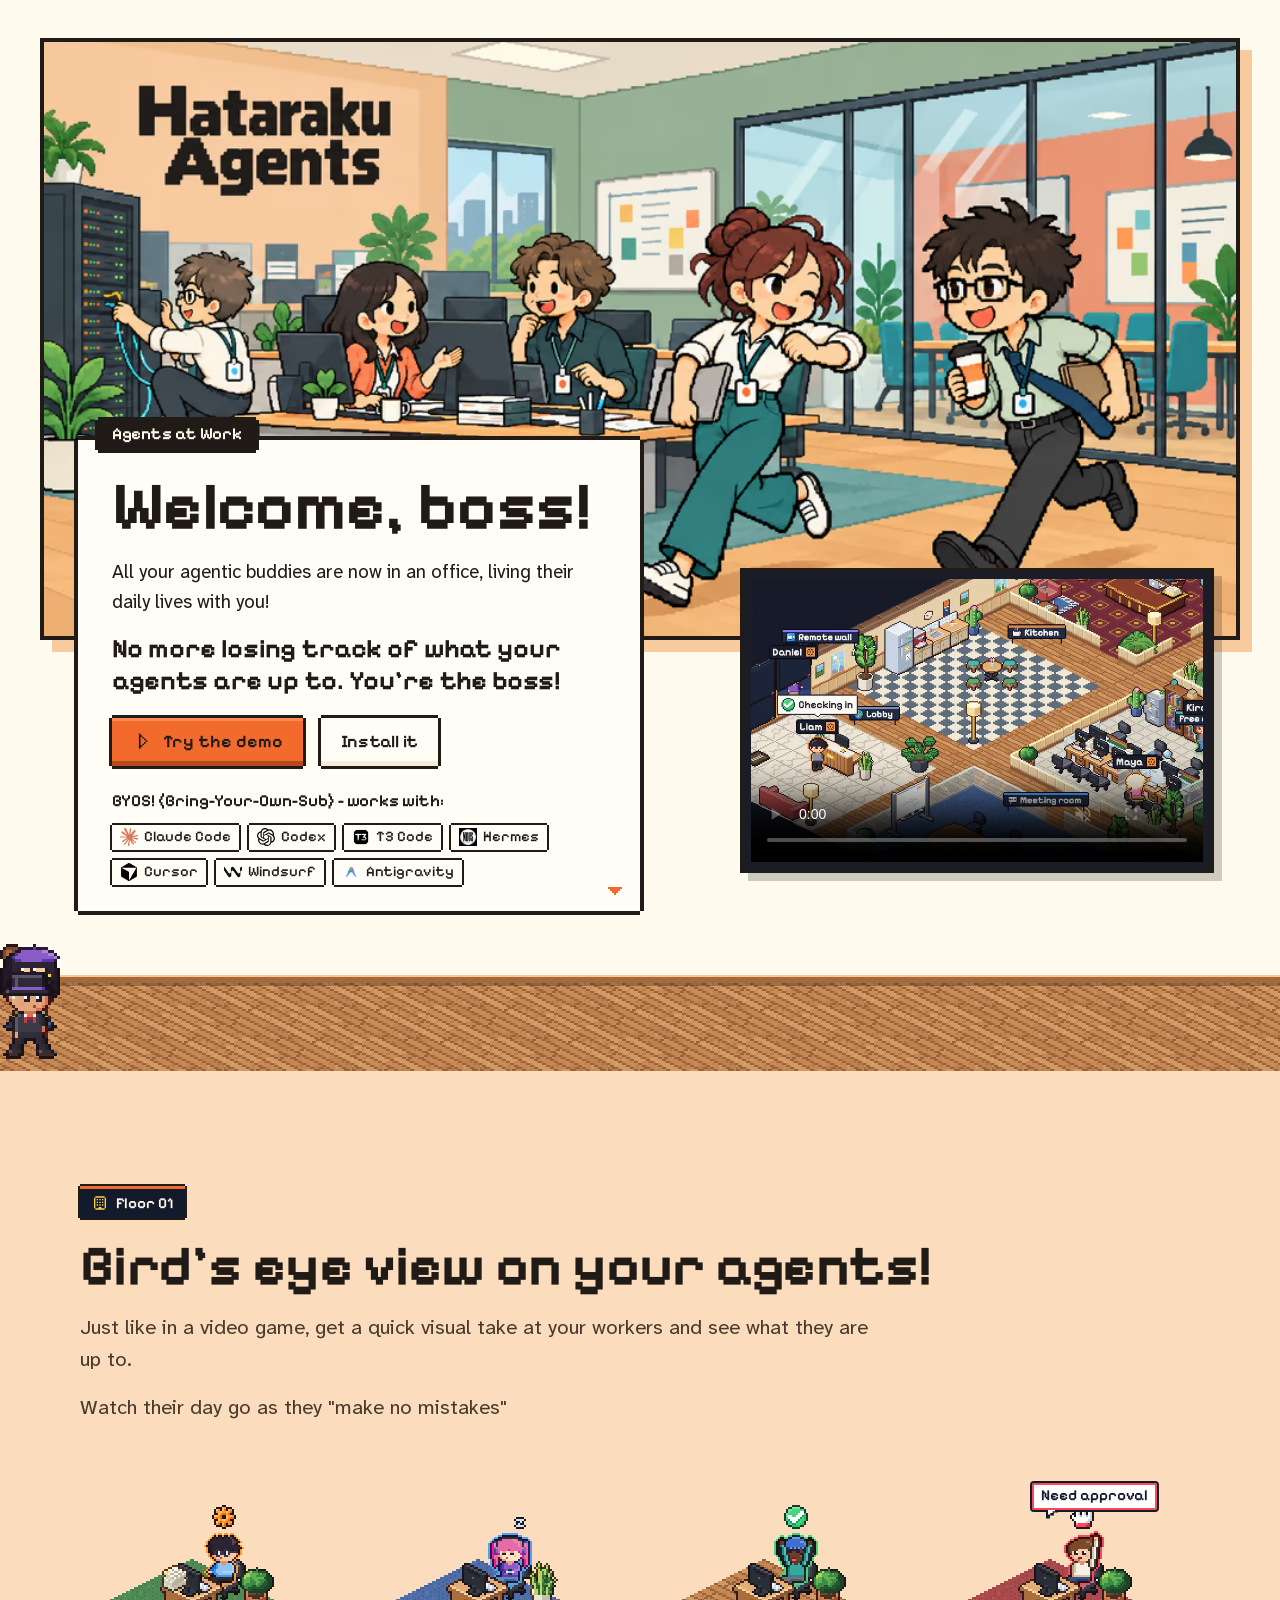
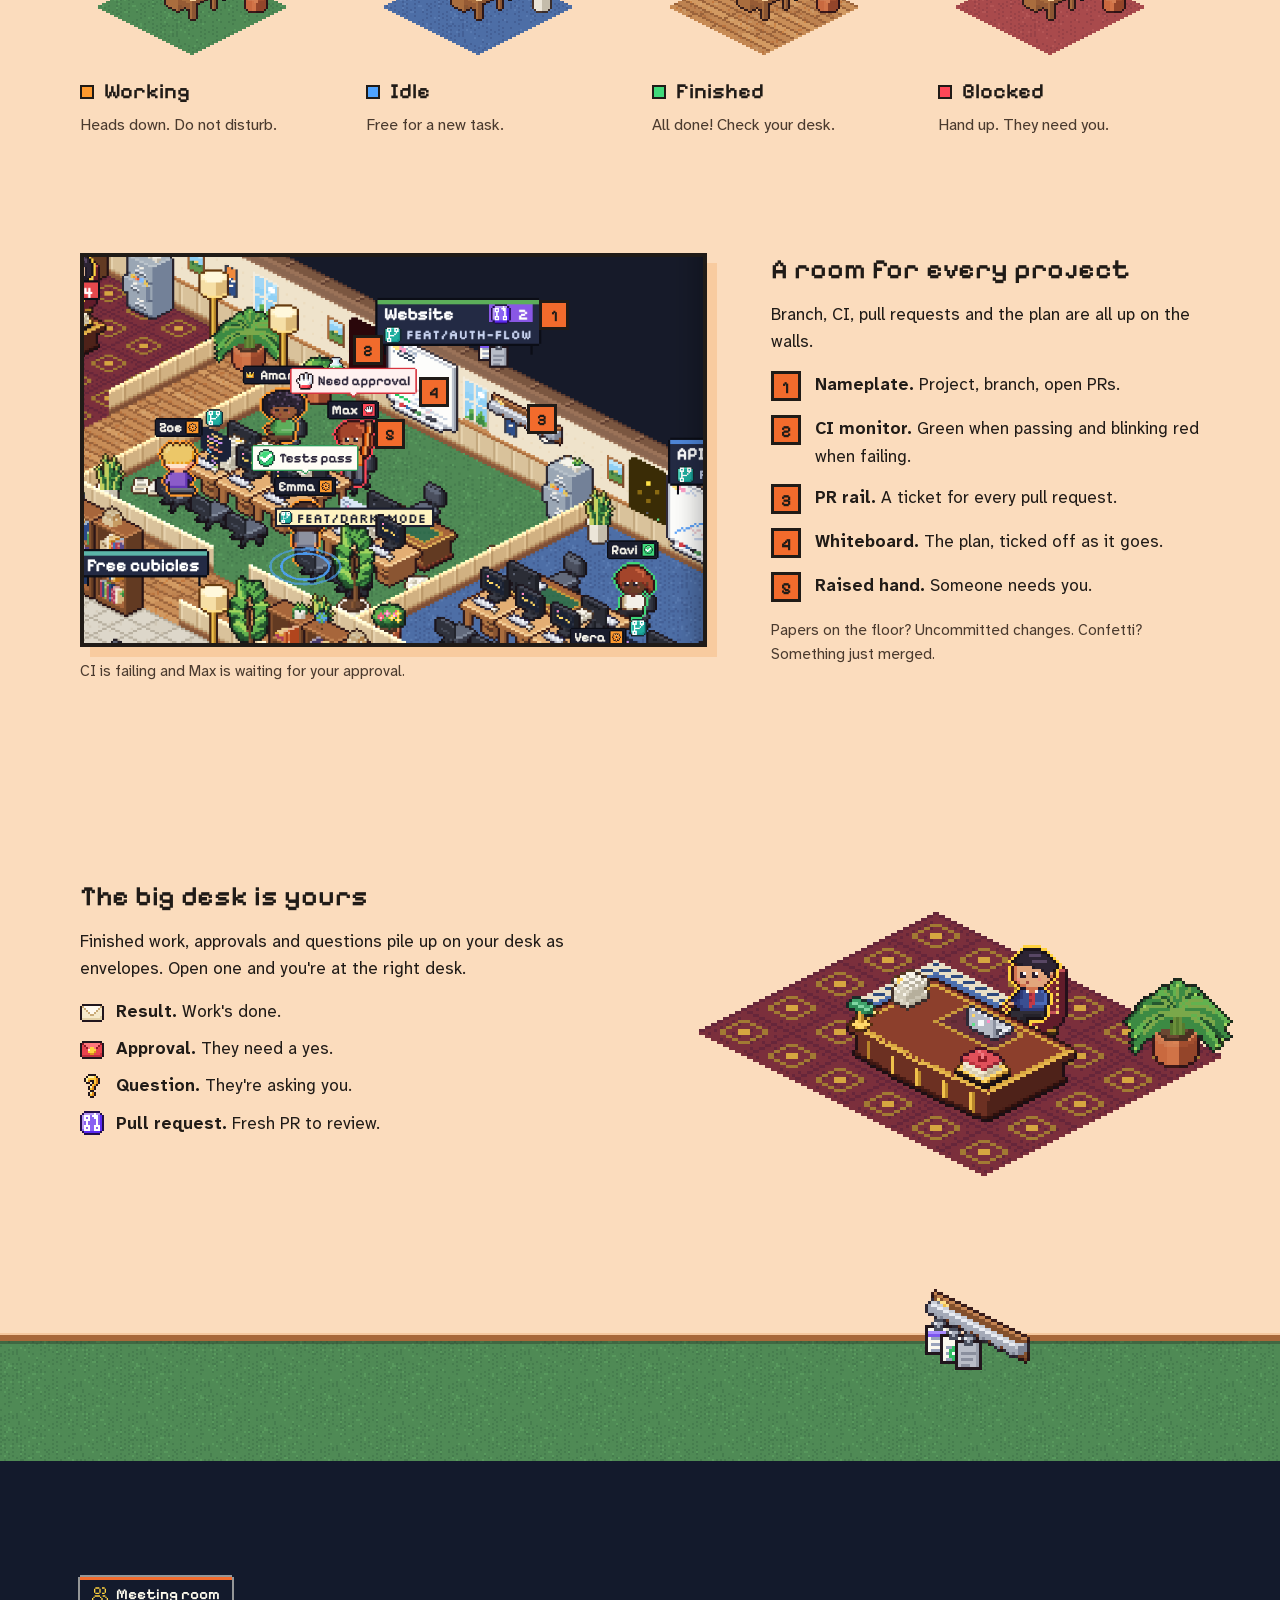
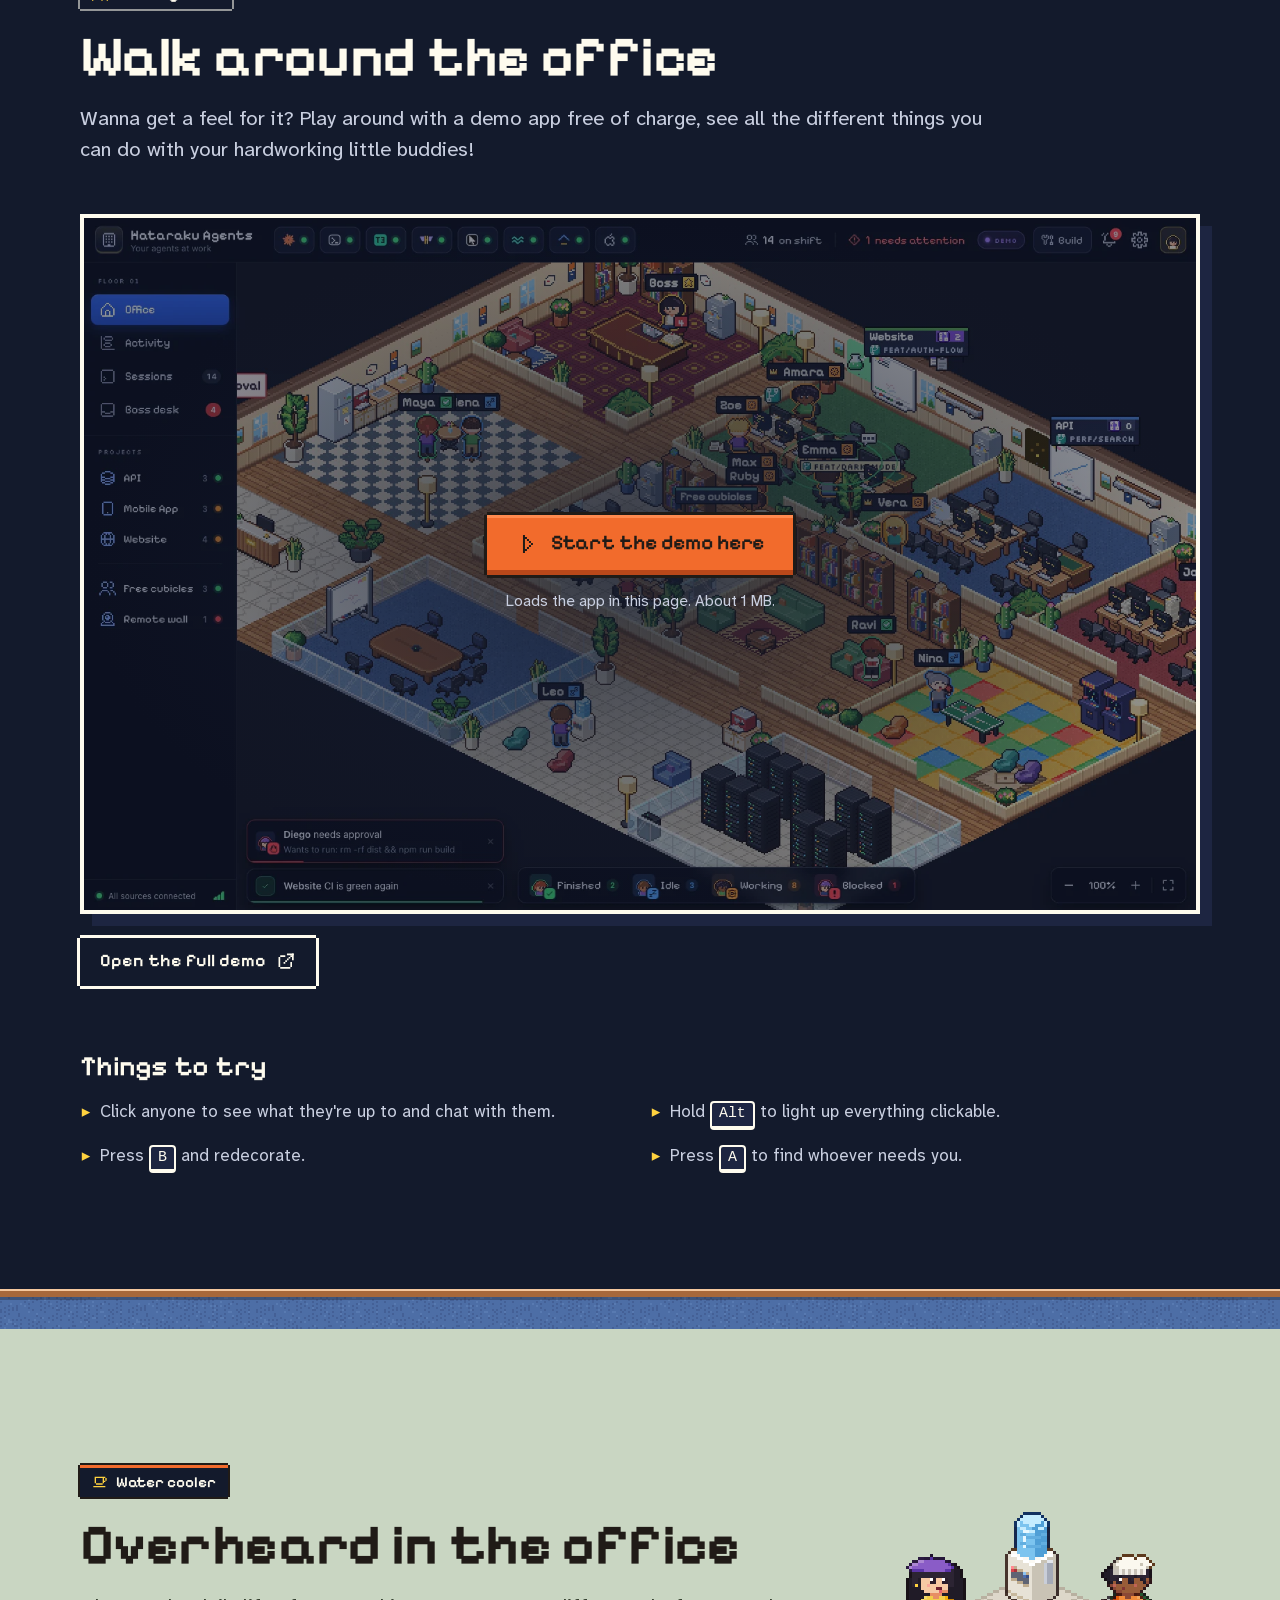
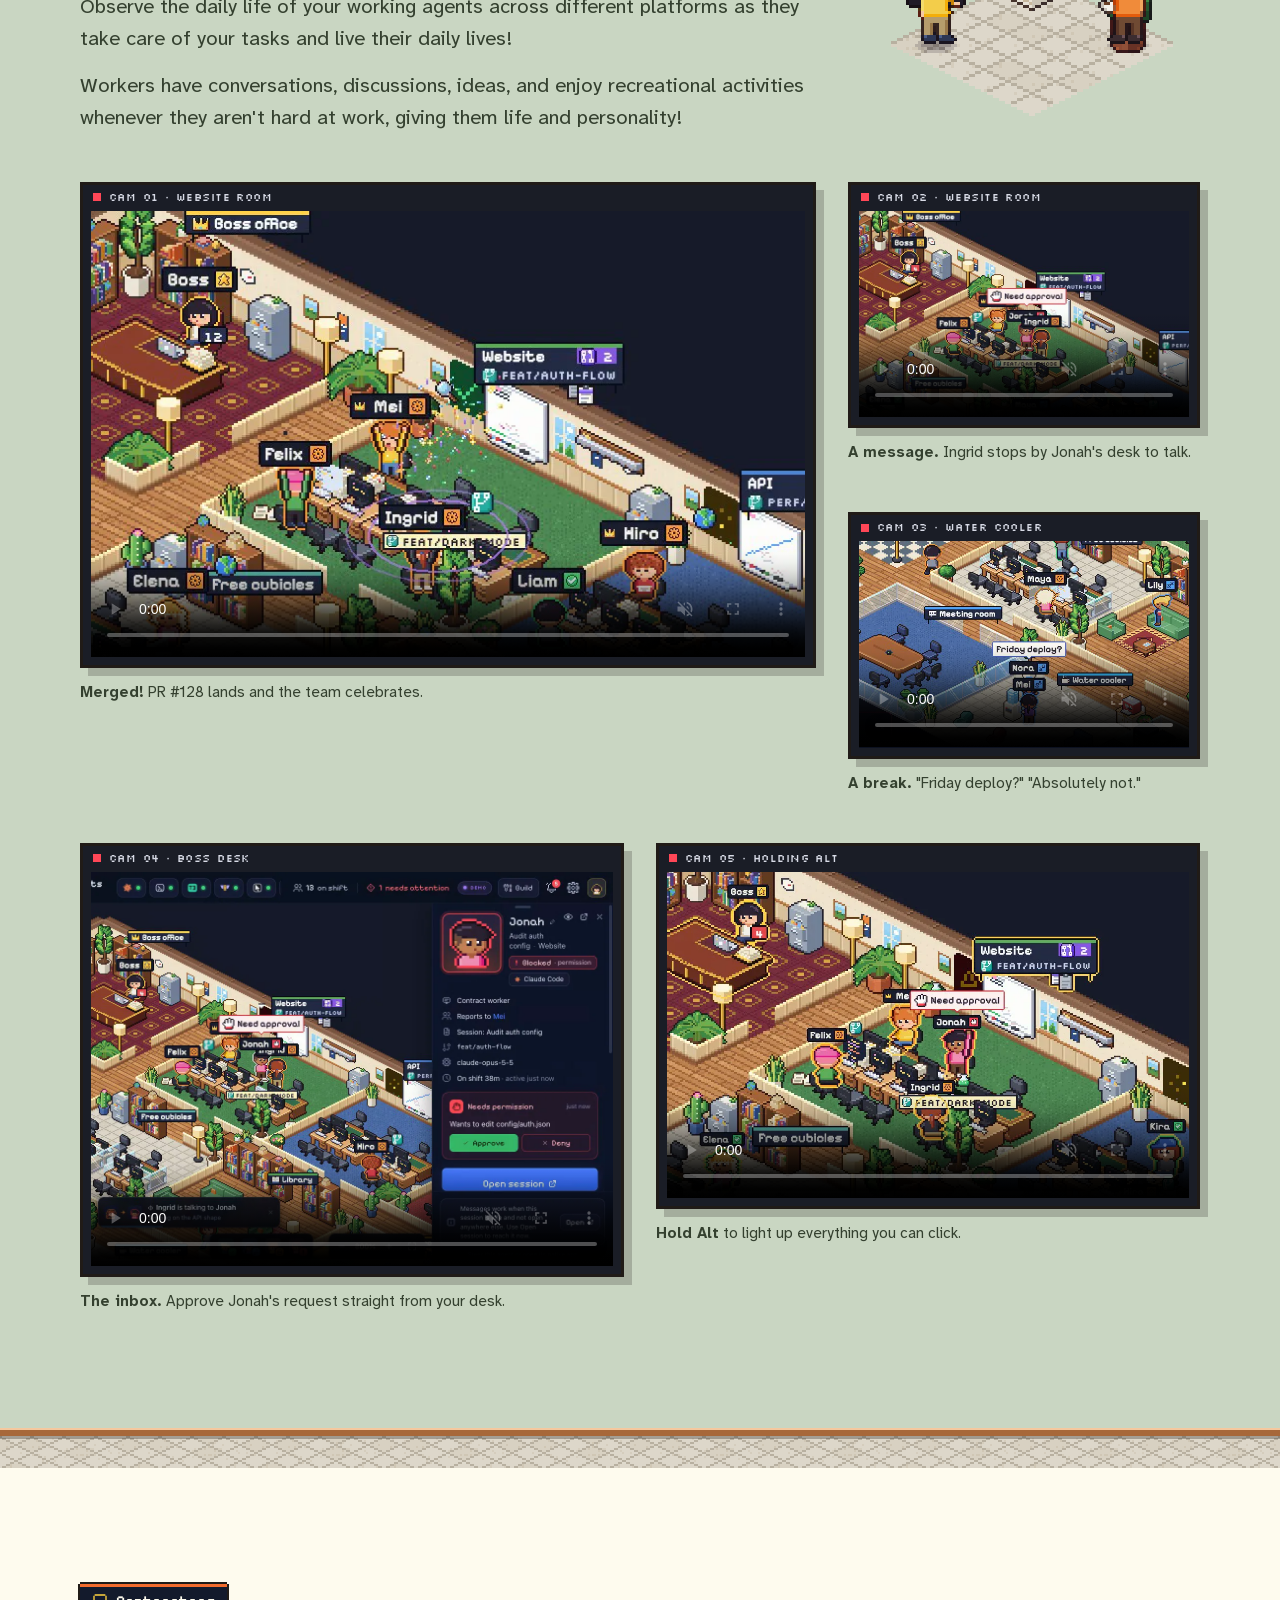
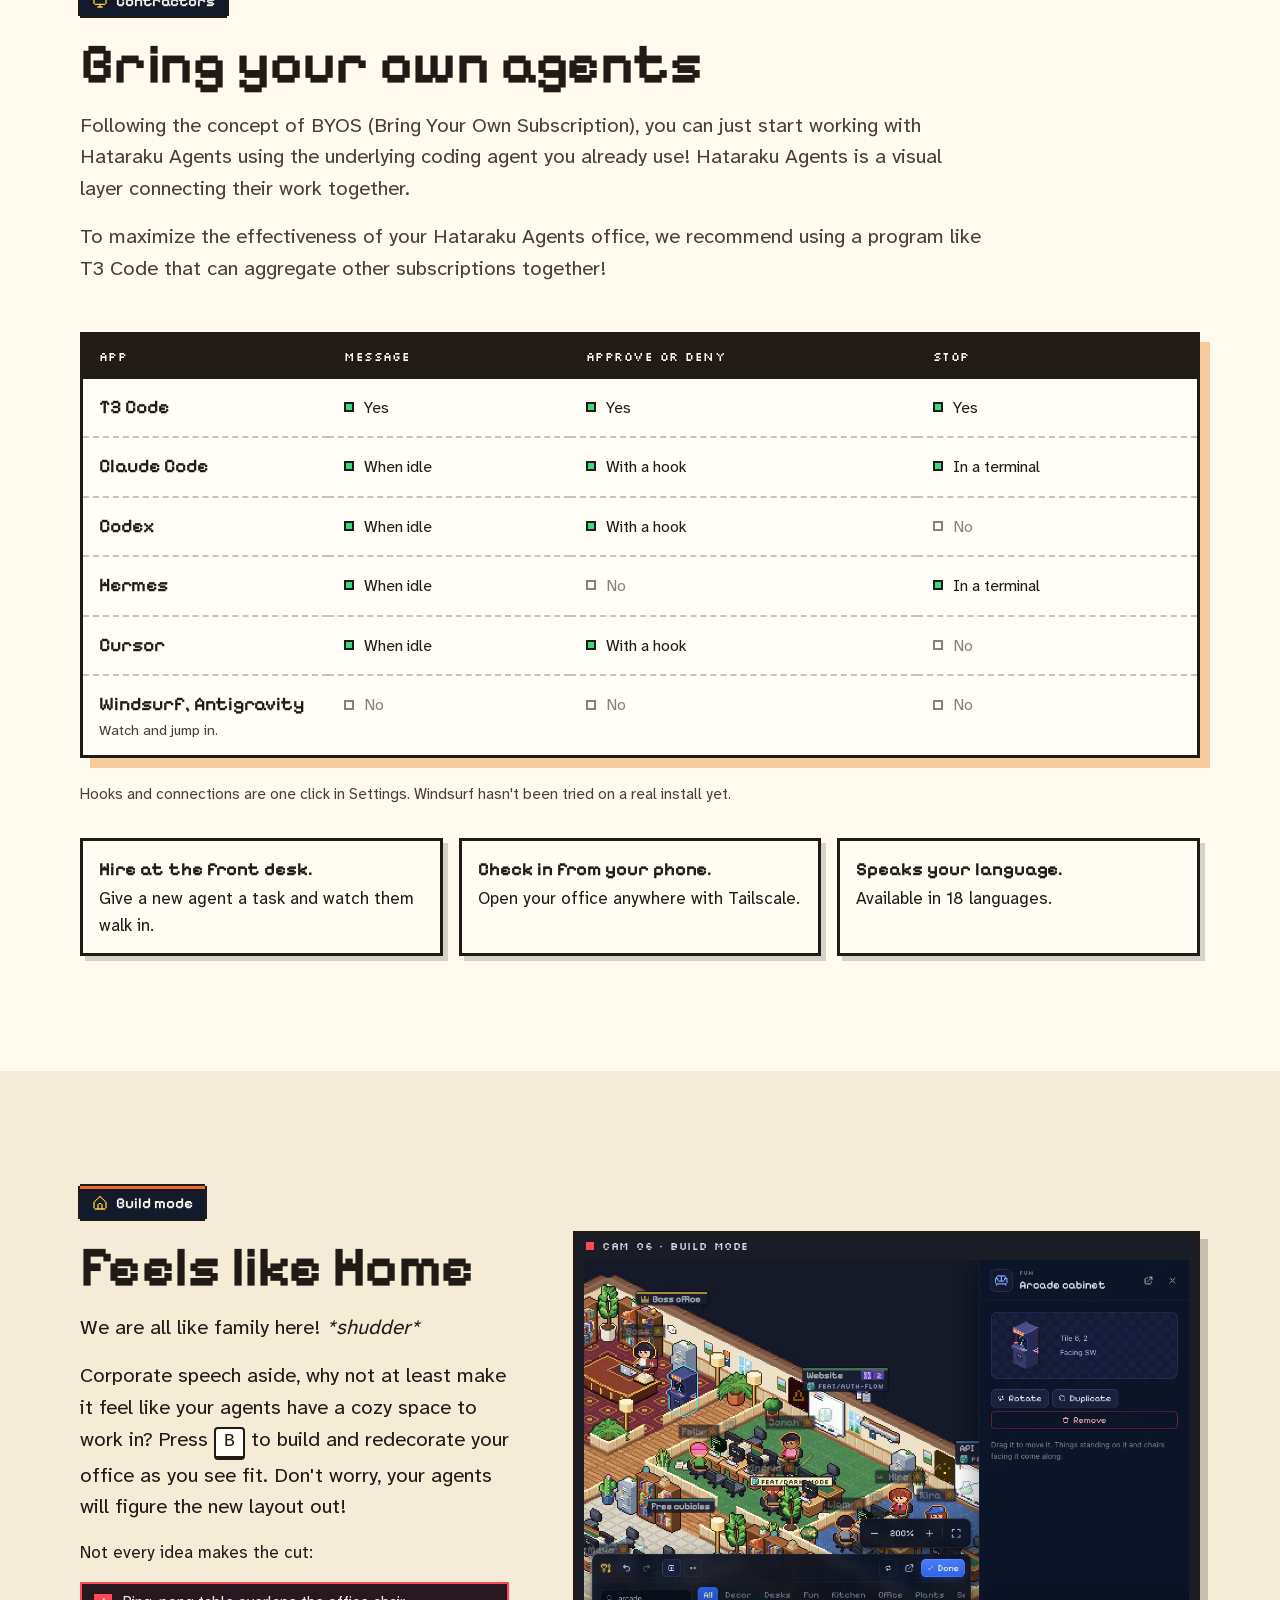
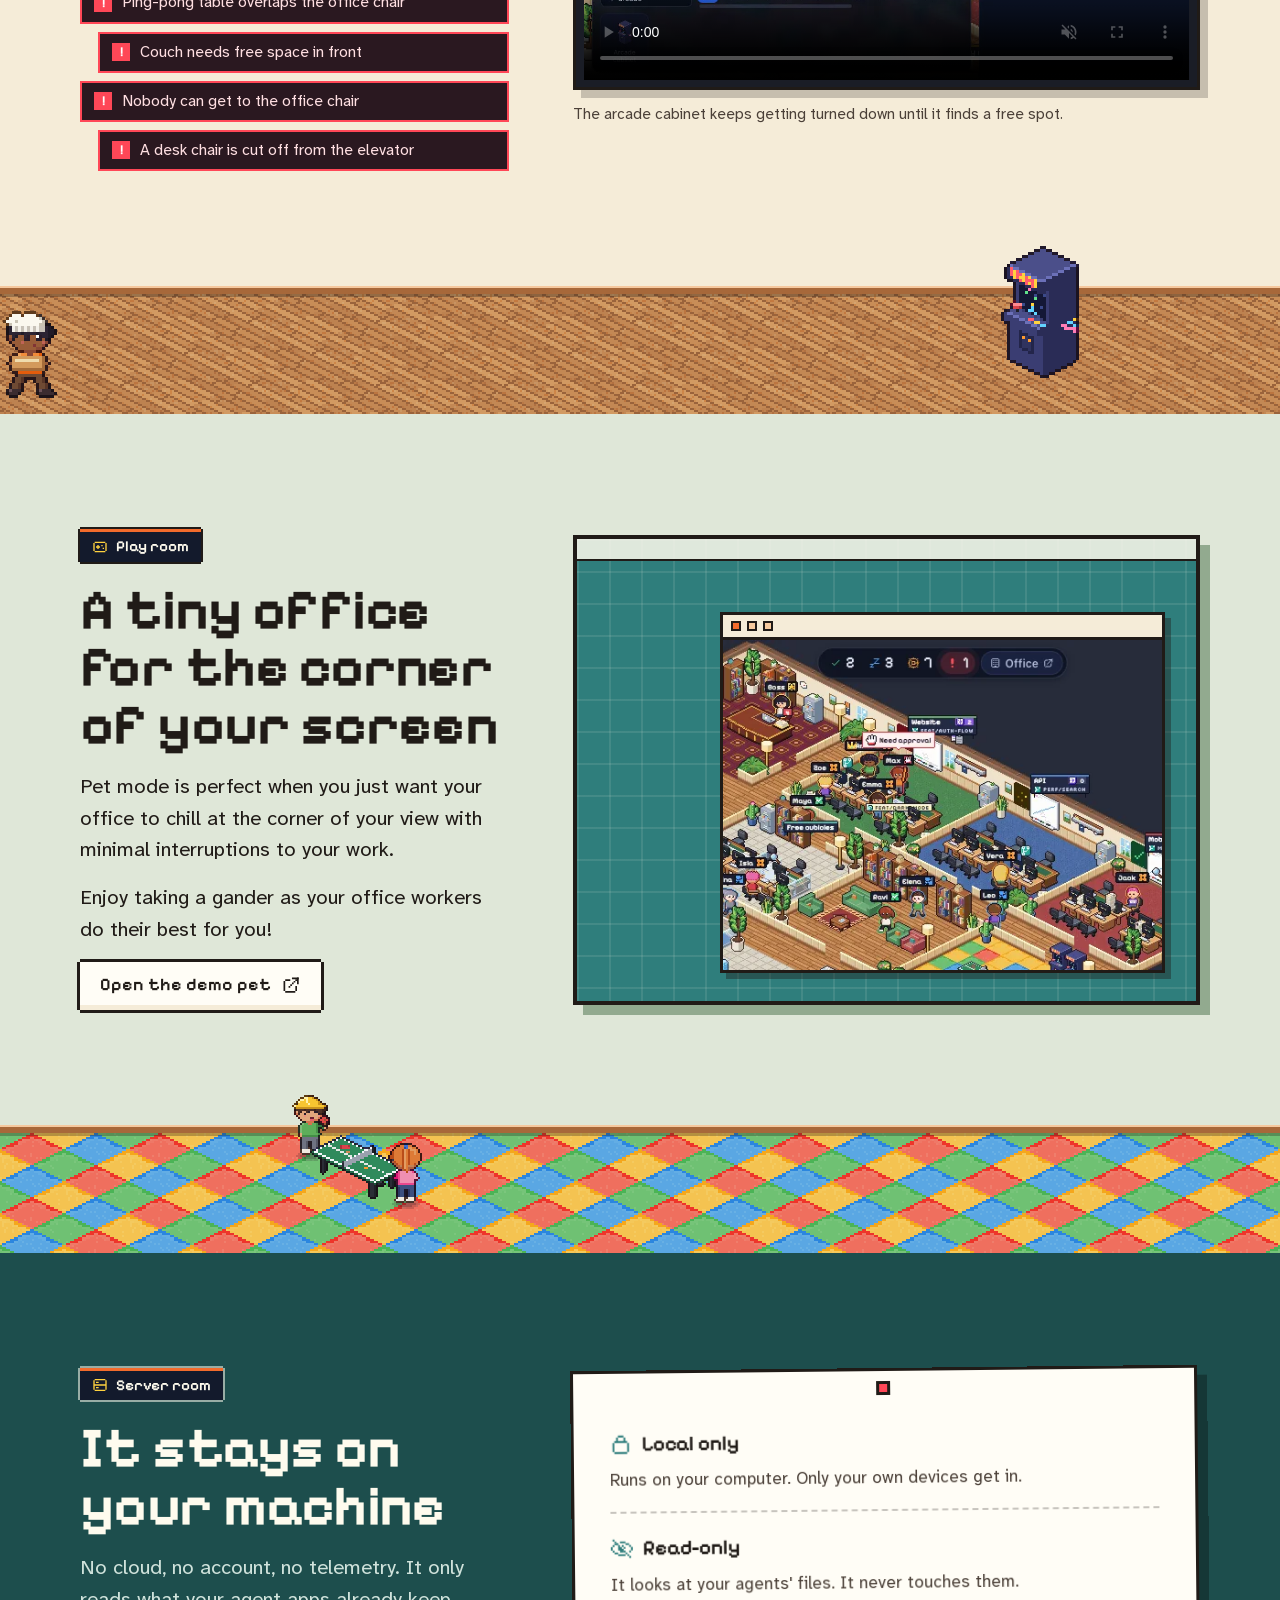
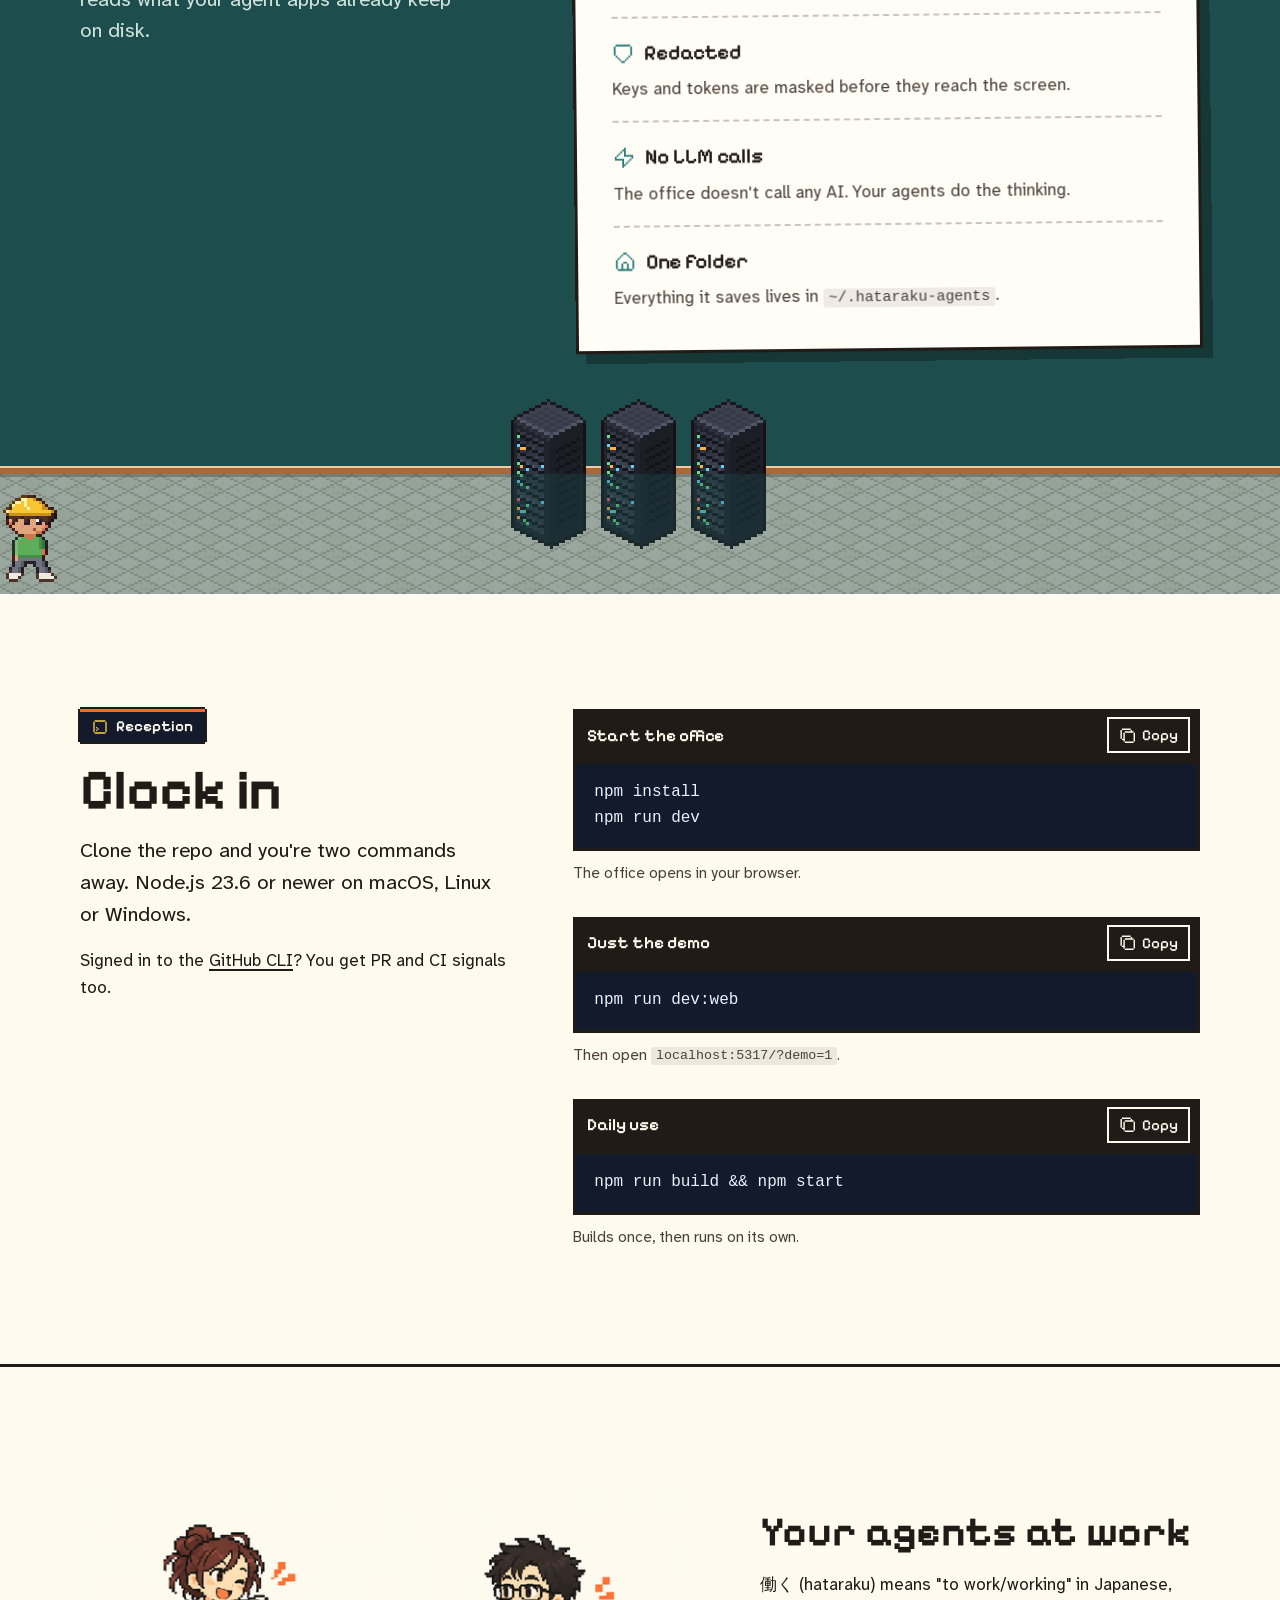
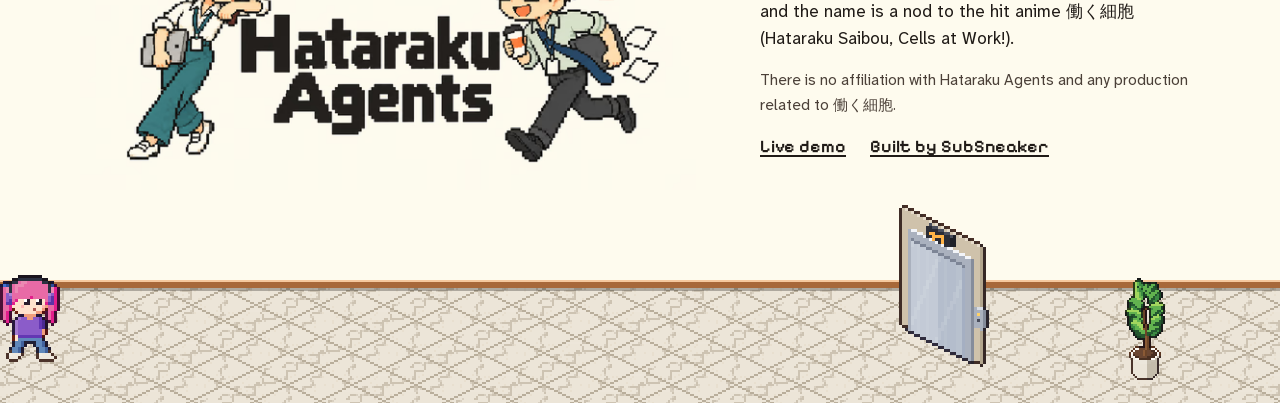
==== commit abcace69: "Landing page copy update Co-Authored-By: Claude Opus 5.5 <noreply@anthropic.com>" ====
--- a/index.html
+++ b/index.html
@@ -13,8 +13,8 @@
     <meta name="twitter:card" content="summary_large_image" />
     <link rel="icon" type="image/png" href="./favicon.png" />
     <link rel="apple-touch-icon" href="./apple-touch-icon.png" />
-    <script type="module" crossorigin src="./assets/index-CZ6ScqJR.js"></script>
-    <link rel="stylesheet" crossorigin href="./assets/index-BdUrXQUN.css">
+    <script type="module" crossorigin src="./assets/index-CP5adCpZ.js"></script>
+    <link rel="stylesheet" crossorigin href="./assets/index-CgobEVmz.css">
     <meta property="og:url" content="https://subsneaker.github.io/hataraku-agents-site/" />
     <meta property="og:image" content="https://subsneaker.github.io/hataraku-agents-site/og.jpg" />
     <meta property="og:image:width" content="1200" />
@@ -87,10 +87,18 @@
               </a>
               <a class="btn btn-ghost" href="#install">Install it</a>
             </div>
-            <p class="works-with">
-              <span class="label">Works with</span>
-              <span class="chip">Claude Code</span><span class="chip">Codex</span><span class="chip">T3 Code</span><span class="chip">Hermes</span><span class="chip">Cursor</span><span class="chip">Windsurf</span><span class="chip">Antigravity</span>
-            </p>
+            <div class="works-with">
+              <p class="works-with-label">BYOS! (Bring-Your-Own-Sub) - works with:</p>
+              <ul class="works-with-apps">
+                <li class="chip"><img class="chip-icon" src="./assets/claude-CHrDb-Q8.svg" width="18" height="18" alt="" />Claude Code</li>
+                <li class="chip"><img class="chip-icon" src="./assets/codex-DSSfveEh.svg" width="18" height="18" alt="" />Codex</li>
+                <li class="chip"><img class="chip-icon" src="./assets/t3-0O_vtExA.png" width="18" height="18" alt="" />T3 Code</li>
+                <li class="chip"><img class="chip-icon" src="./assets/hermes-DKxlyaQl.png" width="18" height="18" alt="" />Hermes</li>
+                <li class="chip"><img class="chip-icon" src="./assets/cursor-CPknJo0V.svg" width="18" height="18" alt="" />Cursor</li>
+                <li class="chip"><img class="chip-icon" src="./assets/windsurf-CSImwiFN.svg" width="18" height="18" alt="" />Windsurf</li>
+                <li class="chip"><img class="chip-icon" src="./assets/antigravity-eZicyfhs.png" width="18" height="18" alt="" />Antigravity</li>
+              </ul>
+            </div>
             <span class="dialog-next" aria-hidden="true"></span>
           </div>
           <figure class="hero-peek">
@@ -123,8 +131,9 @@
         <div class="wrap">
           <header class="section-head">
             <p class="sign"><svg class="icon" aria-hidden="true"><use href="#i-building" /></svg>Floor 01</p>
-            <h2 id="office-title">Who's working? Who's on their phone?</h2>
-            <p class="lede">One look at the floor and you know. No tabs, no terminals, no guessing.</p>
+            <h2 id="office-title">Bird's eye view on your agents!</h2>
+            <p class="lede">Just like in a video game, get a quick visual take at your workers and see what they are up to.</p>
+            <p class="lede">Watch their day go as they "make no mistakes"</p>
           </header>
 
           <ul class="statuses" aria-label="Worker statuses">
@@ -136,12 +145,12 @@
             <li class="status" data-status="idle">
               <span class="scene" data-scene="idle" role="img" aria-label="A worker scrolling her phone at a desk with a blue outline and floating z's"></span>
               <h3><span class="dot"></span>Idle</h3>
-              <p>Scrolling their phone. Give them something to do.</p>
+              <p>Free for a new task.</p>
             </li>
             <li class="status" data-status="finished">
               <span class="scene" data-scene="finished" role="img" aria-label="A worker cheering at a desk with a green outline and a check mark"></span>
               <h3><span class="dot"></span>Finished</h3>
-              <p>Done, and quite proud of it. Check your desk.</p>
+              <p>All done! Check your desk.</p>
             </li>
             <li class="status" data-status="blocked">
               <span class="bubble bubble-alert" aria-hidden="true">Need approval</span>
@@ -161,14 +170,14 @@
                 <span class="pin" data-pin="4" aria-hidden="true">4</span>
                 <span class="pin" data-pin="5" aria-hidden="true">5</span>
               </div>
-              <figcaption>CI is red and Max has his hand up. Busy morning.</figcaption>
+              <figcaption>CI is failing and Max is waiting for your approval.</figcaption>
             </figure>
             <div class="split-text">
               <h3 class="h3">A room for every project</h3>
-              <p>Branch, CI, pull requests and the plan, right there on the walls.</p>
+              <p>Branch, CI, pull requests and the plan are all up on the walls.</p>
               <ol class="legend">
                 <li><span><b>Nameplate.</b> Project, branch, open PRs.</span></li>
-                <li><span><b>CI monitor.</b> Green, spinning, or blinking red.</span></li>
+                <li><span><b>CI monitor.</b> Green when passing and blinking red when failing.</span></li>
                 <li><span><b>PR rail.</b> A ticket for every pull request.</span></li>
                 <li><span><b>Whiteboard.</b> The plan, ticked off as it goes.</span></li>
                 <li><span><b>Raised hand.</b> Someone needs you.</span></li>
@@ -213,7 +222,7 @@
           <header class="section-head section-head-wide">
             <p class="sign sign-light"><svg class="icon" aria-hidden="true"><use href="#i-users" /></svg>Meeting room</p>
             <h2 id="demo-title">Walk around the office</h2>
-            <p class="lede">The real app, with pretend agents. Nothing on your machine is touched.</p>
+            <p class="lede">Wanna get a feel for it? Play around with a demo app free of charge, see all the different things you can do with your hardworking little buddies!</p>
           </header>
 
           <div class="demo" data-demo data-state="idle">
@@ -244,7 +253,7 @@
           <div class="try">
             <h3 class="h3">Things to try</h3>
             <ul class="try-list">
-              <li>Click anyone to see what they're up to, and chat with them.</li>
+              <li>Click anyone to see what they're up to and chat with them.</li>
               <li>Hold <kbd>Alt</kbd> to light up everything clickable.</li>
               <li>Press <kbd>B</kbd> and redecorate.</li>
               <li>Press <kbd>A</kbd> to find whoever needs you.</li>
@@ -260,7 +269,9 @@
           <div class="clips-head">
             <header class="section-head">
               <p class="sign"><svg class="icon" aria-hidden="true"><use href="#i-coffee" /></svg>Water cooler</p>
-              <h2 id="clips-title">Overheard in the demo office</h2>
+              <h2 id="clips-title">Overheard in the office</h2>
+              <p class="lede">Observe the daily life of your working agents across different platforms as they take care of your tasks and live their daily lives!</p>
+              <p class="lede">Workers have conversations, discussions, ideas, and enjoy recreational activities whenever they aren't hard at work, giving them life and personality!</p>
             </header>
             <div class="cooler" aria-hidden="true">
               <span class="bubble cooler-line" data-line="1" data-side="a">Tests pass locally!</span>
@@ -279,7 +290,7 @@
                   <source src="./assets/merged-C9daSNox.mp4" type="video/mp4" />
                 </video>
               </div>
-              <figcaption><b>Merged.</b> PR #128 lands. Confetti for everyone.</figcaption>
+              <figcaption><b>Merged!</b> PR #128 lands and the team celebrates.</figcaption>
             </figure>
             <figure class="cam">
               <div class="screen">
@@ -288,7 +299,7 @@
                   <source src="./assets/message-BTPTTDGz.mp4" type="video/mp4" />
                 </video>
               </div>
-              <figcaption><b>A quick word.</b> Ingrid has notes for Jonah.</figcaption>
+              <figcaption><b>A message.</b> Ingrid stops by Jonah's desk to talk.</figcaption>
             </figure>
             <figure class="cam">
               <div class="screen">
@@ -306,7 +317,7 @@
                   <source src="./assets/inbox-BDeg5r1d.mp4" type="video/mp4" />
                 </video>
               </div>
-              <figcaption><b>The inbox.</b> One click to Jonah, one click to approve. Back to work.</figcaption>
+              <figcaption><b>The inbox.</b> Approve Jonah's request straight from your desk.</figcaption>
             </figure>
             <figure class="cam cam-half">
               <div class="screen">
@@ -315,7 +326,7 @@
                   <source src="./assets/alt-reveal-BWiklail.mp4" type="video/mp4" />
                 </video>
               </div>
-              <figcaption><b>Hold Alt.</b> Everything clickable lights up.</figcaption>
+              <figcaption><b>Hold Alt</b> to light up everything you can click.</figcaption>
             </figure>
           </div>
         </div>
@@ -328,7 +339,8 @@
           <header class="section-head section-head-wide">
             <p class="sign"><svg class="icon" aria-hidden="true"><use href="#i-monitor" /></svg>Contractors</p>
             <h2 id="apps-title">Bring your own agents</h2>
-            <p class="lede">The ones you already use. Click any worker to jump into their session, or handle it right from the office.</p>
+            <p class="lede">Following the concept of BYOS (Bring Your Own Subscription), you can just start working with Hataraku Agents using the underlying coding agent you already use! Hataraku Agents is a visual layer connecting their work together.</p>
+            <p class="lede">To maximize the effectiveness of your Hataraku Agents office, we recommend using a program like T3 Code that can aggregate other subscriptions together!</p>
           </header>
 
           <div class="table-wrap">
@@ -385,9 +397,9 @@
           <p class="small table-notes">Hooks and connections are one click in Settings. Windsurf hasn't been tried on a real install yet.</p>
 
           <ul class="perks" aria-label="Also in the office">
-            <li><b>Hire at the front desk.</b> Start a new agent with a task and watch them walk in.</li>
-            <li><b>In your pocket.</b> Check on the office from your phone, over your own Tailscale.</li>
-            <li><b>Speaks your language.</b> Eighteen of them, from Español to 日本語.</li>
+            <li><b>Hire at the front desk.</b> Give a new agent a task and watch them walk in.</li>
+            <li><b>Check in from your phone.</b> Open your office anywhere with Tailscale.</li>
+            <li><b>Speaks your language.</b> Available in 18 languages.</li>
           </ul>
         </div>
       </section>
@@ -398,9 +410,10 @@
           <div class="split-text">
             <header class="section-head">
               <p class="sign"><svg class="icon" aria-hidden="true"><use href="#i-home" /></svg>Build mode</p>
-              <h2 id="build-title">Make it yours</h2>
+              <h2 id="build-title">Feels like Home</h2>
             </header>
-            <p class="lede">Press <kbd>B</kbd> and redecorate. Your agents keep working, and anyone whose desk moves walks over to the new one.</p>
+            <p class="lede">We are all like family here! <i>*shudder*</i></p>
+            <p class="lede">Corporate speech aside, why not at least make it feel like your agents have a cozy space to work in? Press <kbd>B</kbd> to build and redecorate your office as you see fit. Don't worry, your agents will figure the new layout out!</p>
             <p>Not every idea makes the cut:</p>
             <ul class="refusals">
               <li>Ping-pong table overlaps the office chair</li>
@@ -416,7 +429,7 @@
                 <source src="./assets/build-CIIKBIva.mp4" type="video/mp4" />
               </video>
             </div>
-            <figcaption>The arcade cabinet doesn't fit. Doesn't fit. Doesn't fit. Fits.</figcaption>
+            <figcaption>The arcade cabinet keeps getting turned down until it finds a free spot.</figcaption>
           </figure>
         </div>
         <div class="floor floor-wood floor-tall" aria-hidden="true">
@@ -435,7 +448,8 @@
               <p class="sign"><svg class="icon" aria-hidden="true"><use href="#i-gamepad" /></svg>Play room</p>
               <h2 id="pet-title">A tiny office for the corner of your screen</h2>
             </header>
-            <p class="lede">Pet mode shrinks things down to your office and the busiest rooms. Keep it open while you work.</p>
+            <p class="lede">Pet mode is perfect when you just want your office to chill at the corner of your view with minimal interruptions to your work.</p>
+            <p class="lede">Enjoy taking a gander as your office workers do their best for you!</p>
             <p>
               <a class="btn btn-ghost" href="demo/?mode=pet&amp;demo=1" target="_blank" rel="noopener">
                 Open the demo pet
@@ -506,7 +520,7 @@
               <p class="sign"><svg class="icon" aria-hidden="true"><use href="#i-terminal" /></svg>Reception</p>
               <h2 id="install-title">Clock in</h2>
             </header>
-            <p class="lede">Clone the repo and you're two commands away. Node.js 23.6 or newer, on macOS, Linux or Windows.</p>
+            <p class="lede">Clone the repo and you're two commands away. Node.js 23.6 or newer on macOS, Linux or Windows.</p>
             <p>Signed in to the <a href="https://cli.github.com/">GitHub CLI</a>? You get PR and CI signals too.</p>
           </div>
           <div class="commands">
@@ -562,10 +576,10 @@
         <div class="footer-text">
           <p class="footer-tagline">Your agents at work</p>
           <p>
-            <span lang="ja">働く</span> (hataraku) means "to work". The name is a nod to the anime
+            <span lang="ja">働く</span> (hataraku) means "to work/working" in Japanese, and the name is a nod to the hit anime
             <span lang="ja">働く細胞</span> (Hataraku Saibou, Cells at Work!).
           </p>
-          <p class="small">Every screenshot and clip here is from demo mode.</p>
+          <p class="small">There is no affiliation with Hataraku Agents and any production related to <span lang="ja">働く細胞</span>.</p>
           <p class="footer-links">
             <a href="demo/?demo=1">Live demo</a>
             <a href="https://github.com/SubSneaker">Built by SubSneaker</a>
@@ -573,7 +587,6 @@
         </div>
       </div>
       <div class="floor floor-lobby floor-tall" aria-hidden="true">
-        <span class="sign elevator-sign">Elevator</span>
         <img class="prop prop-elevator px" src="./assets/prop-elevator-CDhdBIfu.png" width="32" height="56" alt="" />
         <span class="walker checkout">
           <span class="worker" data-who="zoe" data-pose="walk"></span>
--- a/assets/index-CgobEVmz.css
+++ b/assets/index-CgobEVmz.css
@@ -0,0 +1 @@
+@font-face{font-family:Pixelify Sans;font-style:normal;font-display:swap;font-weight:500;src:url(./pixelify-sans-cyrillic-500-normal--wrb4dVK.woff2)format("woff2"),url(./pixelify-sans-cyrillic-500-normal-CR9SIKMr.woff)format("woff");unicode-range:U+301,U+400-45F,U+490-491,U+4B0-4B1,U+2116}@font-face{font-family:Pixelify Sans;font-style:normal;font-display:swap;font-weight:500;src:url(./pixelify-sans-latin-ext-500-normal-BHT4w5qI.woff2)format("woff2"),url(./pixelify-sans-latin-ext-500-normal-Bkr-oq6R.woff)format("woff");unicode-range:U+100-2BA,U+2BD-2C5,U+2C7-2CC,U+2CE-2D7,U+2DD-2FF,U+304,U+308,U+329,U+1D00-1DBF,U+1E00-1E9F,U+1EF2-1EFF,U+2020,U+20A0-20AB,U+20AD-20C0,U+2113,U+2C60-2C7F,U+A720-A7FF}@font-face{font-family:Pixelify Sans;font-style:normal;font-display:swap;font-weight:500;src:url(./pixelify-sans-latin-500-normal-DC052d-m.woff2)format("woff2"),url(./pixelify-sans-latin-500-normal-Bq6pAlou.woff)format("woff");unicode-range:U+??,U+131,U+152-153,U+2BB-2BC,U+2C6,U+2DA,U+2DC,U+304,U+308,U+329,U+2000-206F,U+20AC,U+2122,U+2191,U+2193,U+2212,U+2215,U+FEFF,U+FFFD}@font-face{font-family:Pixelify Sans;font-style:normal;font-display:swap;font-weight:600;src:url(./pixelify-sans-cyrillic-600-normal-BhqNJYOZ.woff2)format("woff2"),url(./pixelify-sans-cyrillic-600-normal-B3EuUOZG.woff)format("woff");unicode-range:U+301,U+400-45F,U+490-491,U+4B0-4B1,U+2116}@font-face{font-family:Pixelify Sans;font-style:normal;font-display:swap;font-weight:600;src:url(./pixelify-sans-latin-ext-600-normal-Dha6RiOG.woff2)format("woff2"),url(./pixelify-sans-latin-ext-600-normal-CDaIumwU.woff)format("woff");unicode-range:U+100-2BA,U+2BD-2C5,U+2C7-2CC,U+2CE-2D7,U+2DD-2FF,U+304,U+308,U+329,U+1D00-1DBF,U+1E00-1E9F,U+1EF2-1EFF,U+2020,U+20A0-20AB,U+20AD-20C0,U+2113,U+2C60-2C7F,U+A720-A7FF}@font-face{font-family:Pixelify Sans;font-style:normal;font-display:swap;font-weight:600;src:url(./pixelify-sans-latin-600-normal-Dd_Dy7u5.woff2)format("woff2"),url(./pixelify-sans-latin-600-normal-BNlgYbDL.woff)format("woff");unicode-range:U+??,U+131,U+152-153,U+2BB-2BC,U+2C6,U+2DA,U+2DC,U+304,U+308,U+329,U+2000-206F,U+20AC,U+2122,U+2191,U+2193,U+2212,U+2215,U+FEFF,U+FFFD}@font-face{font-family:Pixelify Sans;font-style:normal;font-display:swap;font-weight:700;src:url(./pixelify-sans-cyrillic-700-normal-CYtG5Rfp.woff2)format("woff2"),url(./pixelify-sans-cyrillic-700-normal-BrZTw8tu.woff)format("woff");unicode-range:U+301,U+400-45F,U+490-491,U+4B0-4B1,U+2116}@font-face{font-family:Pixelify Sans;font-style:normal;font-display:swap;font-weight:700;src:url(./pixelify-sans-latin-ext-700-normal-ClyJstAh.woff2)format("woff2"),url(./pixelify-sans-latin-ext-700-normal-BadXkHzZ.woff)format("woff");unicode-range:U+100-2BA,U+2BD-2C5,U+2C7-2CC,U+2CE-2D7,U+2DD-2FF,U+304,U+308,U+329,U+1D00-1DBF,U+1E00-1E9F,U+1EF2-1EFF,U+2020,U+20A0-20AB,U+20AD-20C0,U+2113,U+2C60-2C7F,U+A720-A7FF}@font-face{font-family:Pixelify Sans;font-style:normal;font-display:swap;font-weight:700;src:url(./pixelify-sans-latin-700-normal-D3Xxx3QE.woff2)format("woff2"),url(./pixelify-sans-latin-700-normal-BctWAS0u.woff)format("woff");unicode-range:U+??,U+131,U+152-153,U+2BB-2BC,U+2C6,U+2DA,U+2DC,U+304,U+308,U+329,U+2000-206F,U+20AC,U+2122,U+2191,U+2193,U+2212,U+2215,U+FEFF,U+FFFD}@font-face{font-family:Silkscreen;font-style:normal;font-display:swap;font-weight:400;src:url(./silkscreen-latin-ext-400-normal-2T9bWrxp.woff2)format("woff2"),url(./silkscreen-latin-ext-400-normal-Drdn_BEM.woff)format("woff");unicode-range:U+100-2BA,U+2BD-2C5,U+2C7-2CC,U+2CE-2D7,U+2DD-2FF,U+304,U+308,U+329,U+1D00-1DBF,U+1E00-1E9F,U+1EF2-1EFF,U+2020,U+20A0-20AB,U+20AD-20C0,U+2113,U+2C60-2C7F,U+A720-A7FF}@font-face{font-family:Silkscreen;font-style:normal;font-display:swap;font-weight:400;src:url(./silkscreen-latin-400-normal-CtPo2yA5.woff2)format("woff2"),url(./silkscreen-latin-400-normal-D0DfPJut.woff)format("woff");unicode-range:U+??,U+131,U+152-153,U+2BB-2BC,U+2C6,U+2DA,U+2DC,U+304,U+308,U+329,U+2000-206F,U+20AC,U+2122,U+2191,U+2193,U+2212,U+2215,U+FEFF,U+FFFD}@font-face{font-family:Atkinson Hyperlegible Next;font-style:normal;font-weight:200 800;font-display:swap;src:url(../fonts/atkinson-hyperlegible-next-latin.woff2)format("woff2");unicode-range:U+??,U+131,U+152-153,U+2BB-2BC,U+2C6,U+2DA,U+2DC,U+304,U+308,U+329,U+2000-206F,U+20AC,U+2122,U+2191,U+2193,U+2212,U+2215,U+FEFF,U+FFFD}:root{--cream:#fefbee;--cream-2:#f5ecd8;--paper:#fffdf6;--peach:#f8cb9f;--peach-2:#fbdcbd;--sage:#92aa8f;--sage-2:#c9d6c2;--teal:#2f7e7c;--teal-deep:#1d4e4d;--wood:#efb073;--wood-deep:#a7683a;--ink:#201b17;--ink-soft:#4b4038;--orange:#f26b2c;--orange-hi:#ff8a4f;--orange-deep:#b9481a;--night:#131a2c;--night-2:#1d2541;--gold:#ffd23f;--st-working:#ff9a2e;--st-idle:#4ea3ff;--st-finished:#3fd97a;--st-blocked:#ff4757;--font-body:"Atkinson Hyperlegible Next", system-ui, -apple-system, "Segoe UI", sans-serif;--font-pixel:"Pixelify Sans", "Atkinson Hyperlegible Next", system-ui, sans-serif;--font-label:"Silkscreen", "Pixelify Sans", monospace;--font-code:ui-monospace, "SF Mono", Menlo, Consolas, monospace;--space-xs:4px;--space-sm:8px;--space-md:16px;--space-lg:24px;--space-xl:32px;--space-2xl:48px;--space-3xl:64px;--space-4xl:96px;--gutter:clamp(16px, 4vw, 40px);--section-gap:clamp(64px, 9vw, 128px);--focus:#1f63d6;--text:var(--ink);--text-soft:var(--ink-soft)}*,:before,:after{box-sizing:border-box}html{scroll-behavior:smooth;-webkit-text-size-adjust:100%;-moz-text-size-adjust:100%;text-size-adjust:100%;scroll-padding-top:76px}body{background:var(--cream);color:var(--text);font-family:var(--font-body);text-rendering:optimizelegibility;margin:0;font-size:1.0625rem;line-height:1.6;overflow-x:clip}img,video,picture,svg{max-width:100%;display:block}img,video{height:auto}.px{image-rendering:crisp-edges;image-rendering:pixelated}h1,h2,h3,p,ul,ol,dl,dd,figure,pre{margin:0}h2{font-family:var(--font-pixel);letter-spacing:-.01em;text-wrap:balance;font-size:clamp(2.1rem,1.3rem + 2.8vw,3.6rem);font-weight:700;line-height:1.02}.h3,h3{font-family:var(--font-pixel);font-size:clamp(1.35rem,1.1rem + .8vw,1.75rem);font-weight:600;line-height:1.15}.lede{text-wrap:pretty;max-width:62ch;font-size:clamp(1.1rem,1rem + .35vw,1.3rem);line-height:1.55}.small{color:var(--text-soft);max-width:68ch;font-size:.95rem}p{max-width:68ch}a{color:inherit;text-underline-offset:3px;text-decoration-thickness:2px}a:hover{-webkit-text-decoration-color:var(--orange);text-decoration-color:var(--orange)}b{font-weight:700}code,kbd{font-family:var(--font-code);font-size:.88em}code{background:color-mix(in oklab, var(--ink) 8%, transparent);overflow-wrap:anywhere;border-radius:3px;padding:.1em .35em}kbd{text-align:center;background:var(--paper);min-width:1.7em;color:var(--ink);border:2px solid var(--ink);border-bottom-width:4px;border-radius:4px;padding:.05em .45em .15em;line-height:1.3;display:inline-block}:focus-visible{outline:3px solid var(--focus);outline-offset:4px}.icon-defs{width:0;height:0;position:absolute;overflow:hidden}.icon{fill:currentColor;flex:none;width:1.15em;height:1.15em}.visually-hidden{clip-path:inset(50%);white-space:nowrap;border:0;width:1px;height:1px;margin:-1px;padding:0;overflow:hidden;position:absolute!important}.skip{z-index:100;background:var(--ink);color:var(--cream);font-family:var(--font-pixel);padding:10px 14px;text-decoration:none;position:absolute;top:-60px;left:12px}.skip:focus{top:12px}.pixel-frame,.btn,.dialog,.dialog-name,.sign,.chip{--pf:3px;--pf-color:var(--ink);box-shadow:0 calc(var(--pf) * -1) 0 0 var(--pf-color), 0 var(--pf) 0 0 var(--pf-color), calc(var(--pf) * -1) 0 0 0 var(--pf-color), var(--pf) 0 0 0 var(--pf-color)}.btn{background:var(--orange);min-height:48px;color:var(--ink);font-family:var(--font-pixel);cursor:pointer;box-shadow:0 calc(var(--pf) * -1) 0 0 var(--pf-color), 0 var(--pf) 0 0 var(--pf-color), calc(var(--pf) * -1) 0 0 0 var(--pf-color), var(--pf) 0 0 0 var(--pf-color), inset 0 -5px 0 0 var(--orange-deep), inset 0 3px 0 0 var(--orange-hi);border:0;align-items:center;gap:.55em;padding:.7em 1.15em .8em;font-size:1.1rem;font-weight:600;line-height:1;text-decoration:none;transition:background-color .12s ease-out,transform 80ms ease-out;display:inline-flex}.btn:hover{background:var(--orange-hi);text-decoration:none}.btn:active{transform:translateY(2px)}.btn-ghost{background:var(--paper);box-shadow:0 calc(var(--pf) * -1) 0 0 var(--pf-color), 0 var(--pf) 0 0 var(--pf-color), calc(var(--pf) * -1) 0 0 0 var(--pf-color), var(--pf) 0 0 0 var(--pf-color), inset 0 -5px 0 0 var(--cream-2)}.btn-ghost:hover{background:var(--cream)}.btn-on-dark{--pf-color:var(--cream);color:var(--cream);box-shadow:0 calc(var(--pf) * -1) 0 0 var(--pf-color), 0 var(--pf) 0 0 var(--pf-color), calc(var(--pf) * -1) 0 0 0 var(--pf-color), var(--pf) 0 0 0 var(--pf-color);background:0 0}.btn-on-dark:hover{background:color-mix(in oklab, var(--cream) 12%, transparent)}.btn-small{white-space:nowrap;min-height:38px;padding:.55em .9em .65em;font-size:.95rem}.btn-big{min-height:60px;padding:.8em 1.4em .9em;font-size:1.3rem}.sign{--pf:2px;margin-bottom:var(--space-lg);background:var(--night);color:var(--cream);font-family:var(--font-pixel);border-top:3px solid var(--orange);align-items:center;gap:8px;padding:5px 12px 6px;font-size:.95rem;font-weight:600;line-height:1.2;display:inline-flex}.sign .icon{width:16px;height:16px;color:var(--gold)}.sign-light{--pf-color:color-mix(in oklab, var(--cream) 55%, transparent)}.chip{--pf:2px;background:var(--paper);font-family:var(--font-pixel);white-space:nowrap;padding:2px 8px 3px;font-size:.92rem;font-weight:500;line-height:1.35;display:inline-block}.label{font-family:var(--font-label);letter-spacing:.04em;text-transform:uppercase;font-size:.72rem}.bubble{z-index:3;color:var(--night);font-family:var(--font-pixel);white-space:nowrap;border:2px solid var(--night);background:#fff;border-radius:4px;padding:3px 9px 5px;font-size:.95rem;font-weight:600;line-height:1.2;position:absolute;box-shadow:inset 0 -2px #d9dfeb}.bubble:before,.bubble:after{content:"";clip-path:polygon(0 0,100% 0,100% 34%,66% 34%,66% 67%,33% 67%,33% 100%,0 100%);width:12px;height:9px;position:absolute;left:14px}.bubble:before{background:var(--night);bottom:-9px}.bubble:after{background:#fff;width:7px;height:5px;bottom:-5px;left:16px}.bubble-alert{border-color:var(--night);box-shadow:inset 0 0 0 2px var(--st-blocked)}.bubble-alert:before{background:var(--night)}.worker{--px:3;--row:0;--frames:4;--frame-ms:.15s;width:calc(20px * var(--px));height:calc(32px * var(--px));background-repeat:no-repeat;background-size:calc(80px * var(--px)) calc(416px * var(--px));background-position:0 calc(-32px * var(--px) * var(--row));image-rendering:crisp-edges;image-rendering:pixelated;animation:sprite-frames calc(var(--frames) * var(--frame-ms)) steps(var(--frames)) infinite;display:block}@keyframes sprite-frames{to{background-position-x:calc(-20px * var(--px) * var(--frames))}}.worker.face-left{transform:scaleX(-1)}.worker[data-who=maya]{background-image:url(./worker-maya-DMqJKnmu.png)}.worker[data-who=kenji]{background-image:url(./worker-kenji-DxKXsf73.png)}.worker[data-who=ravi]{background-image:url(./worker-ravi-64jFSUve.png)}.worker[data-who=zoe]{background-image:url(./worker-zoe-9GAAxWSD.png)}.worker[data-who=hugo]{background-image:url(./worker-hugo-g-CwbQi2.png)}.worker[data-who=aiko]{background-image:url(./worker-aiko-DwGH5pl2.png)}.worker[data-who=leo]{background-image:url(./worker-leo-C20OAyIj.png)}.worker[data-pose=walk]{--row:0;--frames:4}.worker[data-pose=walk-back]{--row:1;--frames:4}.worker[data-pose=carry]{--row:2;--frames:4}.worker[data-pose=talk]{--row:4;--frames:3;--frame-ms:.26s}.worker[data-pose=cheer]{--row:5;--frames:2;--frame-ms:.24s}.worker[data-pose=drink]{--row:6;--frames:3;--frame-ms:.3s}.worker[data-pose=phone]{--row:7;--frames:2;--frame-ms:.5s}.worker[data-pose=stand]{--row:10;--frames:1}.scene{--px:2;--w:112;--h:98;--n:2;--ms:.4s;width:calc(var(--w) * var(--px) * 1px);height:calc(var(--h) * var(--px) * 1px);background-position:0 0;background-repeat:no-repeat;background-size:calc(var(--w) * var(--n) * var(--px) * 1px) 100%;image-rendering:crisp-edges;image-rendering:pixelated;animation:scene-frames calc(var(--n) * var(--ms)) steps(var(--n)) infinite;display:block}@keyframes scene-frames{to{background-position-x:calc(var(--w) * var(--n) * var(--px) * -1px)}}.scene[data-scene=working]{--n:12;--ms:.15s;background-image:url(./scene-working-DRXtHWR3.png)}.scene[data-scene=idle]{--n:4;--ms:.42s;background-image:url(./scene-idle-BApaErR6.png)}.scene[data-scene=finished]{--n:2;--ms:.32s;background-image:url(./scene-finished-D6IlLNmq.png)}.scene[data-scene=blocked]{--n:2;--ms:.42s;background-image:url(./scene-blocked-pKirSy1J.png)}.scene[data-scene=cooler]{--h:90;--n:12;--ms:.4s;background-image:url(./scene-cooler-D2vsqLRc.png)}.scene[data-scene=pingpong]{--h:84;--n:2;--ms:.26s;background-image:url(./scene-pingpong-DRn49v0Z.png)}.scene[data-scene=boss]{--w:192;--h:124;--n:4;--ms:.16s;background-image:url(./scene-boss-DIz-Tg2g.png)}.floor{height:var(--floor-h,96px);margin-top:var(--section-gap);image-rendering:crisp-edges;image-rendering:pixelated;border-top:8px solid var(--wood-deep);box-shadow:inset 0 3px 0 0 color-mix(in oklab, var(--ink) 30%, transparent);background-repeat:repeat;background-size:128px 64px;position:relative;overflow:clip visible}.floor:before{content:"";background:color-mix(in oklab, var(--wood) 70%, white);height:2px;position:absolute;inset:-8px 0 auto}.floor-short{--floor-h:40px}.floor-tall{--floor-h:128px}.floor-wood{background-image:url(./floor-wood-Dl2xdyV3.png)}.floor-carpet-green{background-image:url(./floor-carpet-green-jSJFtegW.png)}.floor-carpet-blue{background-image:url(./floor-carpet-blue-D9DCfF8L.png)}.floor-tile{background-image:url(./floor-tile-Due1Y5yY.png)}.floor-lobby{background-image:url(./floor-lobby-CJHvbbU-.png)}.floor-playroom{background-image:url(./floor-playroom-B6ysUmhO.png)}.floor-dim:after{content:"";background:color-mix(in oklab, var(--teal-deep) 35%, transparent);pointer-events:none;position:absolute;inset:0}.prop{z-index:1;position:absolute}.walker{--lane:14px;--dur:26s;--delay:0s;--rest:30%;left:0;bottom:var(--lane);z-index:2;pointer-events:none;width:100%;animation:walk-right var(--dur) linear calc(var(--delay) * -1) infinite;position:absolute}.walker>.worker{position:absolute;bottom:0;left:0}.walk-left{animation-name:walk-left}@keyframes walk-right{0%{transform:translate(-90px)}to{transform:translate(calc(100% + 20px))}}@keyframes walk-left{0%{transform:translate(calc(100% + 20px))}to{transform:translate(-90px)}}.lane-a{--lane:34px}.lane-b{--lane:6px;z-index:3}.dur-fast{--dur:17s}.dur-mid{--dur:23s}.dur-slow{--dur:31s}.delay-2{--delay:5s;--rest:64%}.delay-5{--delay:11s;--rest:82%}.delay-9{--delay:19s;--rest:12%}.pr-rail{width:114px;height:123px;position:absolute;bottom:52px;left:72%}.pr-rail img{width:114px;height:auto;position:absolute;top:0;left:0}.pr-rail .pr-new-ticket{opacity:0;width:27px;animation:ticket-up var(--courier-dur) steps(1, end) infinite;top:54px;left:48px}.courier{--courier-dur:15s;--lane:8px;animation:courier-move var(--courier-dur) linear infinite}.courier .worker{opacity:0}.courier-carry{animation:sprite-frames calc(var(--frames) * var(--frame-ms)) steps(var(--frames)) infinite, courier-carry var(--courier-dur) steps(1, end) infinite}.courier-stand{animation:sprite-frames calc(var(--frames) * var(--frame-ms)) steps(var(--frames)) infinite, courier-stand var(--courier-dur) steps(1, end) infinite}.courier-back{animation:sprite-frames calc(var(--frames) * var(--frame-ms)) steps(var(--frames)) infinite, courier-back var(--courier-dur) steps(1, end) infinite}@keyframes courier-move{0%{transform:translate(-90px)}44%,58%{transform:translate(calc(72% - 44px))}to{transform:translate(-90px)}}@keyframes courier-carry{0%{opacity:1}44%{opacity:0}}@keyframes courier-stand{0%{opacity:0}44%{opacity:1}58%{opacity:0}}@keyframes courier-back{0%{opacity:0}58%{opacity:1}}@keyframes ticket-up{0%{opacity:0}46%{opacity:1}97%{opacity:0}}.mover{--dur:21s;--delay:4s;--rest:40%;--lane:10px}.prop-arcade{width:87px;bottom:30px;left:78%}.racks{gap:6px;display:flex;position:absolute;bottom:42px;left:50%;translate:-50%}.racks img{width:84px}.patrol{--dur:18s;--rest:26%;--lane:6px;animation:patrol-move var(--dur) linear infinite}.patrol-sprite{animation:sprite-frames calc(var(--frames) * var(--frame-ms)) steps(var(--frames)) infinite, patrol-face var(--dur) steps(1, end) infinite}@keyframes patrol-move{0%{transform:translate(14%)}50%{transform:translate(calc(86% - 60px))}to{transform:translate(14%)}}@keyframes patrol-face{0%{transform:scaleX(1)}50%{transform:scaleX(-1)}}.prop-elevator{z-index:3;width:96px;bottom:38px;left:70%}.prop-plant{width:88px;bottom:22px;left:86%}.elevator-sign{margin:0;font-size:.8rem;animation:16s step-end infinite ding;position:absolute;bottom:214px;left:calc(70% + 6px)}.checkout{--dur:16s;--rest:36%;--lane:40px;animation:checkout-move var(--dur) linear infinite}@keyframes checkout-move{0%{opacity:1;transform:translate(-90px)}66%{opacity:1;transform:translate(calc(70% + 18px))}70%,to{opacity:0;transform:translate(calc(70% + 18px))}}@keyframes ding{0%{border-top-color:var(--orange)}64%{border-top-color:var(--st-finished)}76%{border-top-color:var(--orange)}}.cooler{--px:3;width:calc(112px * var(--px));height:calc(90px * var(--px) + 20px);flex:none;padding-top:20px;position:relative}.cooler .scene{--px:3}.cooler-line{bottom:calc(66px * var(--px));opacity:0;animation:9.6s step-end infinite cooler-line}.cooler-line[data-side=a]{left:calc(4px * var(--px))}.cooler-line[data-side=b]{right:calc(2px * var(--px))}.cooler-line[data-side=b]:before{left:auto;right:14px;transform:scaleX(-1)}.cooler-line[data-side=b]:after{left:auto;right:16px;transform:scaleX(-1)}.cooler-line[data-line="2"]{animation-delay:-7.2s}.cooler-line[data-line="3"]{animation-delay:-4.8s}.cooler-line[data-line="4"]{animation-delay:-2.4s}@keyframes cooler-line{0%{opacity:1}25%{opacity:0}}[data-offscreen] :is(.walker,.worker,.scene,.cooler-line,.pr-new-ticket,.elevator-sign,.dialog-next),[data-offscreen] .screen-label:before{animation-play-state:paused}@media (prefers-reduced-motion:reduce){html{scroll-behavior:auto}.walker,.worker,.scene,.cooler-line,.pr-new-ticket,.elevator-sign,.dialog-next,.screen-label:before{animation:none}.walker{transform:translateX(var(--rest))}.courier .worker,.courier-stand,.courier-back{opacity:0}.courier .courier-carry,.cooler-line[data-line="1"],.pr-new-ticket{opacity:1}.checkout{transform:translateX(var(--rest));opacity:1}}.worker[data-pose=scratch]{--row:9;--frames:2;--frame-ms:.42s}.wrap{max-width:1200px;padding-inline:var(--gutter);margin-inline:auto}.room{--wall:var(--cream);background:var(--wall);color:var(--text);padding-top:var(--section-gap);position:relative}.room-cream{--wall:var(--cream)}.room-peach{--wall:var(--peach-2);--text-soft:#4a3a2e}.room-sage{--wall:var(--sage-2);--text-soft:#34402f}.room-sage-light{--wall:#dfe7d8;--text-soft:#3a4636}.room-wood{--wall:var(--cream-2)}.room-night{--wall:var(--night);--text:var(--cream);--text-soft:#c9cfe0;--focus:var(--gold)}.room-teal{--wall:var(--teal-deep);--text:var(--cream);--text-soft:#cfe2db;--focus:var(--gold)}.room:not(:has(.floor)){padding-bottom:var(--section-gap)}.section-head{justify-items:start;gap:var(--space-md);margin-bottom:var(--space-2xl);display:grid}.section-head .sign{margin-bottom:var(--space-xs)}.section-head .lede{color:var(--text-soft)}.split{gap:var(--space-2xl) clamp(32px, 5vw, 72px);align-items:center;display:grid}@media (width>=900px){.split{grid-template-columns:repeat(12,minmax(0,1fr))}}.split-text{gap:var(--space-md);justify-items:start;display:grid}.topbar{z-index:50;align-items:center;gap:var(--space-lg);min-height:64px;padding:8px var(--gutter);background:color-mix(in oklab, var(--cream) 94%, transparent);border-bottom:3px solid var(--ink);-webkit-backdrop-filter:blur(6px);backdrop-filter:blur(6px);transition:transform .25s;display:flex;position:fixed;inset:0 0 auto;transform:translateY(-110%)}.brand{align-items:center;gap:10px;margin-right:auto;text-decoration:none;display:flex}.brand-face{background:var(--peach);border:2px solid var(--ink);width:42px;height:42px}.brand-name{font-family:var(--font-pixel);font-size:1.25rem;font-weight:700;line-height:1}.topnav{gap:4px;display:none}.topnav a{font-family:var(--font-pixel);border-bottom:3px solid #0000;padding:8px 10px;font-size:1rem;font-weight:500;text-decoration:none}.topnav a:hover,.topnav a[aria-current=true]{border-bottom-color:var(--orange)}@media (width>=980px){.topnav{display:flex}}.room-lobby{padding-top:clamp(20px,3vw,40px)}.hero{max-width:1280px;padding-inline:var(--gutter);margin-inline:auto;display:grid}.hero-art{border:4px solid var(--ink);background:var(--peach);box-shadow:12px 12px 0 0 var(--peach);position:relative}.hero-art img{aspect-ratio:1672/941;object-fit:cover;object-position:50% 82%;width:100%;min-height:220px;max-height:66vh}.dialog{--pf:4px;z-index:4;gap:var(--space-md);background:var(--paper);justify-items:start;margin:-28px 8px 0;padding:34px clamp(20px,3vw,34px) 26px;display:grid;position:relative}.dialog-name{--pf:3px;background:var(--ink);color:var(--cream);font-family:var(--font-pixel);padding:6px 14px 7px;font-size:1.05rem;font-weight:600;line-height:1;position:absolute;top:-20px;left:20px}.dialog-line{font-family:var(--font-pixel);letter-spacing:-.015em;font-size:clamp(2.5rem,1.5rem + 3.4vw,4.25rem);font-weight:700;line-height:.98}.topbar[data-shown=true],.topbar:focus-within{transform:none}@media (prefers-reduced-motion:reduce){.topbar{transition:none}}.dialog-text{max-width:52ch;font-size:clamp(1.05rem,1rem + .25vw,1.18rem)}.dialog-punch{max-width:30ch;font-family:var(--font-pixel);font-size:clamp(1.3rem,1.1rem + .7vw,1.65rem);font-weight:700;line-height:1.2}.actions{flex-wrap:wrap;gap:18px;margin-top:6px;display:flex}.works-with{gap:10px;max-width:none;margin-top:6px;display:grid}.works-with-label{font-family:var(--font-pixel);font-size:1.05rem;font-weight:600}.works-with-apps{flex-wrap:wrap;gap:10px;margin:0;padding:0;list-style:none;display:flex}.works-with-apps .chip{align-items:center;gap:6px;display:inline-flex}.chip-icon{object-fit:contain;width:18px;height:18px}.dialog-next{background:var(--orange);clip-path:polygon(0 0,100% 0,100% 20%,86% 20%,86% 40%,71% 40%,71% 60%,57% 60%,57% 80%,43% 80%,43% 60%,29% 60%,29% 40%,14% 40%,14% 20%,0 20%);width:14px;height:10px;animation:1.1s steps(2,jump-none) infinite next-blink;position:absolute;bottom:14px;right:18px}@keyframes next-blink{0%{translate:0}to{translate:0 4px}}.room-lobby .floor{margin-top:clamp(40px,6vw,64px)}.hero-peek{margin-top:var(--space-2xl);gap:10px;display:grid}.hero-peek figcaption{color:var(--text-soft);font-size:.95rem}@media (width>=900px){.hero{grid-template-columns:repeat(12,minmax(0,1fr))}.hero-art{grid-column:1/-1}.dialog{grid-area:2/1/auto/7;align-self:start;min-width:520px;margin:-200px 0 0 clamp(20px,3vw,44px)}.hero-peek{z-index:4;grid-area:2/8/auto/-1;align-self:start;margin:-72px clamp(8px,2vw,28px) 0 0}}.statuses{gap:var(--space-2xl) var(--space-lg);grid-template-columns:repeat(2,minmax(0,1fr));padding:0;list-style:none;display:grid}@media (width>=1000px){.statuses{grid-template-columns:repeat(4,minmax(0,1fr))}}.status{align-content:start;gap:8px;display:grid;position:relative}.status .scene{margin-bottom:4px}.status h3{align-items:center;gap:10px;font-size:1.35rem;display:flex}.status p{color:var(--text-soft);font-size:1rem}.status .dot{background:var(--dot);border:2px solid var(--ink);width:14px;height:14px}.status[data-status=working]{--dot:var(--st-working)}.status[data-status=idle]{--dot:var(--st-idle)}.status[data-status=finished]{--dot:var(--st-finished)}.status[data-status=blocked]{--dot:var(--st-blocked)}.status .bubble{top:10px;left:92px}.aside-note{margin-top:var(--space-xl);font-family:var(--font-pixel);font-size:1.1rem;font-weight:500}.split-room{margin-top:var(--section-gap);align-items:start}.annotated{gap:12px;display:grid}.annotated-frame{border:4px solid var(--ink);background:var(--night);box-shadow:10px 10px 0 0 var(--peach);position:relative}.annotated-frame img{width:100%}.annotated figcaption,.cam figcaption{color:var(--text-soft);font-size:.95rem}.pin{--pf:2px;left:var(--x);top:var(--y);background:var(--orange);width:30px;height:30px;color:var(--ink);font-family:var(--font-pixel);border:3px solid var(--ink);place-items:center;font-size:1rem;font-weight:700;display:grid;position:absolute;translate:-50% -50%}.pin[data-pin="1"]{--x:76%;--y:15%}.pin[data-pin="2"]{--x:45.9%;--y:24%}.pin[data-pin="3"]{--x:74%;--y:42%}.pin[data-pin="4"]{--x:56.5%;--y:35%}.pin[data-pin="5"]{--x:49.5%;--y:46%}.legend{counter-reset:pin;gap:14px;padding:0;list-style:none;display:grid}.legend li{counter-increment:pin;grid-template-columns:30px 1fr;align-items:start;gap:14px;display:grid}.legend li:before{content:counter(pin);background:var(--orange);width:30px;height:30px;font-family:var(--font-pixel);border:3px solid var(--ink);place-items:center;font-weight:700;display:grid}@media (width>=900px){.split-room .annotated{grid-column:1/8}.split-room .split-text{grid-column:8/-1}}.split-boss{margin-top:var(--section-gap)}.boss-stage{padding:var(--space-lg) 0;place-items:center;display:grid}.boss-stage .scene{--px:2}@media (width>=900px){.split-boss .boss-stage{grid-area:1/7/auto/-1}.split-boss .split-text{grid-area:1/1/auto/7}.boss-stage .scene{--px:3}}.envelopes{gap:10px;padding:0;list-style:none;display:grid}.envelopes li{align-items:center;gap:12px;display:flex}.envelopes img{flex:none;width:24px;height:24px}.section-head-wide .lede{max-width:70ch}.demo{gap:var(--space-lg);display:grid}.demo-screen{aspect-ratio:16/10;border:4px solid var(--cream);max-height:82vh;box-shadow:12px 12px 0 0 var(--night-2);background:#0c1120;position:relative;overflow:hidden}.demo-poster img{object-fit:cover;object-position:left top;opacity:.55;width:100%;height:100%}.demo-start{text-align:center;background:radial-gradient(closest-side, color-mix(in oklab, var(--night) 70%, transparent), transparent);place-content:center;justify-items:center;gap:14px;padding:24px;display:grid;position:absolute;inset:0}.demo-start p{color:var(--text-soft);font-size:.95rem}.demo-frame{background:#0c1120;border:0;width:100%;height:100%;display:none;position:absolute;inset:0}.demo[data-state=live] .demo-frame{display:block}.demo[data-state=live] :is(.demo-start,.demo-poster){display:none}.demo-bar{flex-wrap:wrap;align-items:center;gap:18px 22px;display:flex}.demo [data-demo-stop]{display:none}.demo[data-state=live] [data-demo-stop]{display:inline-flex}.demo-hint{color:var(--text-soft);font-size:.95rem}@media (width>=760px){.demo-hint{display:none}}@media (width<=759px){.demo-screen{aspect-ratio:4/5}}.try{gap:var(--space-md);margin-top:var(--space-3xl);display:grid}.try-list{color:var(--text-soft);gap:12px 40px;padding-left:1.2em;display:grid}@media (width>=900px){.try-list{grid-template-columns:1fr 1fr}}.try-list li::marker{color:var(--gold);content:"▸  "}.room-night kbd{background:var(--night-2);color:var(--cream);border-color:var(--cream)}.clips-head{justify-content:space-between;align-items:flex-end;gap:var(--space-xl);margin-bottom:var(--space-2xl);flex-wrap:wrap;display:flex}.clips-head .section-head{flex:420px;margin-bottom:0}@media (width<=520px){.cooler{--px:2;margin-inline:auto}.cooler .scene{--px:2}}.cams{gap:var(--space-2xl) var(--space-xl);display:grid}@media (width>=700px){.cams{grid-template-columns:repeat(2,minmax(0,1fr))}.cam-wide{grid-column:1/-1}}@media (width>=1000px){.cams{grid-template-columns:repeat(6,minmax(0,1fr))}.cam{grid-column:span 2}.cam-wide{grid-area:1/1/3/5}.cam-half{grid-column:span 3}}.cam{align-content:start;gap:12px;display:grid}.screen{border:3px solid var(--ink);box-shadow:8px 8px 0 0 color-mix(in oklab, var(--ink) 22%, transparent);background:#1a1d26;padding:26px 8px 8px;position:relative}.screen video{background:#0c1120;width:100%}.screen:not(:has(.screen-label)){padding-top:8px}.screen-label{color:#d8dbe6;font-family:var(--font-label);letter-spacing:.04em;text-transform:uppercase;align-items:center;gap:8px;font-size:.68rem;line-height:1.2;display:flex;position:absolute;top:6px;left:10px;right:10px}.screen-label:before{content:"";background:var(--st-blocked);width:8px;height:8px;animation:1.6s step-end infinite rec}@keyframes rec{50%{opacity:.2}}.table-wrap{border:3px solid var(--ink);background:var(--paper);box-shadow:10px 10px 0 0 var(--peach)}.apps{border-collapse:collapse;width:100%;font-size:1rem}.apps thead th{background:var(--ink);color:var(--cream);font-family:var(--font-label);letter-spacing:.04em;text-transform:uppercase;text-align:left;padding:12px 16px;font-size:.75rem;font-weight:400}.apps tbody th,.apps td{text-align:left;vertical-align:top;border-top:2px dashed color-mix(in oklab, var(--ink) 25%, transparent);padding:16px}.apps tbody tr:first-child :is(th,td){border-top:0}.apps tbody th{font-family:var(--font-pixel);width:22%;font-size:1.2rem;font-weight:600;line-height:1.2}.apps code{white-space:nowrap}.row-note{font-family:var(--font-body);color:var(--text-soft);margin-top:6px;font-size:.9rem;font-weight:400;display:block}.yes,.no{padding-left:20px;display:block;position:relative}.yes:before,.no:before{content:"";border:2px solid var(--ink);width:10px;height:10px;position:absolute;top:.45em;left:0}.yes:before{background:var(--st-finished)}.no{color:color-mix(in oklab, var(--ink) 50%, var(--paper))}.no:before{background:0 0;border-color:currentColor}.table-notes{margin-top:var(--space-lg)}@media (width<=760px){.apps thead{clip-path:inset(50%);width:1px;height:1px;position:absolute;overflow:hidden}.apps,.apps tbody,.apps tr,.apps th,.apps td{width:auto;display:block}.apps tr{border-top:2px dashed color-mix(in oklab, var(--ink) 25%, transparent);padding:16px}.apps tbody tr:first-child{border-top:0}.apps tbody th,.apps td{border:0;padding:0}.apps tbody th{width:auto;margin-bottom:10px}.apps td{grid-template-columns:8.5em 1fr;gap:10px;padding:4px 0;display:grid}.apps td:before{content:attr(data-label);font-family:var(--font-label);letter-spacing:.03em;text-transform:uppercase;color:var(--text-soft);padding-top:3px;font-size:.68rem}}@media (width>=900px){.split-build .split-text{grid-column:1/6}.split-build .build-cam{grid-column:6/-1}}.split-build .section-head{margin-bottom:0}.refusals{gap:8px;width:100%;padding:0;list-style:none;display:grid}.refusals li{color:#ffdfe2;border:2px solid var(--st-blocked);background:#2a1820;align-items:center;gap:10px;padding:8px 12px;font-size:.98rem;line-height:1.35;display:flex}.refusals li:before{content:"!";background:var(--st-blocked);color:#fff;width:18px;height:18px;font-family:var(--font-pixel);flex:none;place-items:center;font-size:.85rem;font-weight:700;display:grid}.refusals li:nth-child(2n){margin-left:18px}@media (width>=900px){.split-pet .split-text{grid-column:1/6}.split-pet .desktop{grid-column:6/-1}}.split-pet .section-head{margin-bottom:0}.desktop{aspect-ratio:4/3;border:4px solid var(--ink);background-color:var(--teal);background-image:linear-gradient(color-mix(in oklab, var(--cream) 10%, transparent) 2px, transparent 2px), linear-gradient(90deg, color-mix(in oklab, var(--cream) 10%, transparent) 2px, transparent 2px);box-shadow:10px 10px 0 0 var(--sage);background-size:32px 32px;position:relative;overflow:hidden}.desktop:before{content:"";background:color-mix(in oklab, var(--cream) 85%, transparent);border-bottom:2px solid var(--ink);height:22px;position:absolute;inset:0 0 auto}.desktop-window{border:3px solid var(--ink);width:min(72%,480px);box-shadow:6px 6px 0 0 color-mix(in oklab, var(--ink) 40%, transparent);background:#0c1120;position:absolute;bottom:6%;right:5%}.desktop-titlebar{background:var(--cream-2);border-bottom:3px solid var(--ink);gap:6px;padding:6px 8px;display:flex}.desktop-titlebar span{background:var(--peach);border:2px solid var(--ink);width:10px;height:10px}.desktop-titlebar span:first-child{background:var(--orange)}.room-sage-light .floor .scene{--px:2;position:absolute;bottom:6px;left:18%}@media (width>=900px){.split-privacy{align-items:start}.split-privacy .section-head{grid-column:1/6;position:sticky;top:110px}.split-privacy .rules{grid-column:6/-1}}.rules{background:var(--paper);color:var(--ink);border:3px solid var(--ink);gap:0;padding:36px clamp(20px,3vw,36px) 20px;display:grid;position:relative;rotate:-.6deg;box-shadow:10px 10px oklab(0% none none/.3)}.rules:before{content:"";background:var(--st-blocked);border:3px solid var(--ink);width:14px;height:14px;position:absolute;top:10px;left:50%;translate:-50%}.rule{border-top:2px dashed color-mix(in oklab, var(--ink) 25%, transparent);gap:6px;padding:18px 0;display:grid}.rule:first-child{border-top:0}.rule dt{font-family:var(--font-pixel);align-items:center;gap:10px;font-size:1.3rem;font-weight:600;display:flex}.rule dt .icon{color:var(--teal);width:22px;height:22px}.rule dd{color:var(--ink-soft)}@media (width>=900px){.split-install{align-items:start}.split-install .split-text{grid-column:1/6}.split-install .commands{grid-column:6/-1}}.split-install .section-head{margin-bottom:0}.commands{gap:var(--space-xl);display:grid}.cmd{gap:10px;display:grid}.cmd-head{background:var(--ink);color:var(--cream);font-family:var(--font-pixel);justify-content:space-between;align-items:center;gap:12px;margin-bottom:-10px;padding:8px 10px 8px 14px;font-weight:600;display:flex}.cmd pre{background:var(--night);color:#e9f0ff;border:3px solid var(--ink);padding:16px 18px;font-size:1rem;line-height:1.6;overflow-x:auto}.cmd pre code{font-size:inherit;background:0 0;padding:0}.cmd-note{color:var(--text-soft);font-size:.95rem}.copy{min-height:36px;color:var(--cream);font-family:var(--font-pixel);cursor:pointer;background:0 0;border:2px solid;align-items:center;gap:6px;padding:4px 10px;font-size:.95rem;font-weight:500;display:inline-flex}.copy:hover{background:color-mix(in oklab, var(--cream) 14%, transparent)}.copy-done,.copy[data-state=done] .copy-idle{display:none}.copy[data-state=done] .copy-done{display:inline}.copy[data-state=done]{color:var(--st-finished)}.footer{padding-top:var(--section-gap);background:var(--cream);border-top:3px solid var(--ink);position:relative}.footer-grid{gap:var(--space-xl) clamp(32px, 5vw, 72px);align-items:center;display:grid}@media (width>=900px){.footer-grid{grid-template-columns:7fr 5fr}}.footer-brand img{mix-blend-mode:darken;width:100%;max-width:620px}.footer-text{gap:var(--space-md);display:grid}.footer-tagline{font-family:var(--font-pixel);font-size:clamp(1.8rem,1.3rem + 1.6vw,2.6rem);font-weight:700;line-height:1.05}.footer-links{font-family:var(--font-pixel);flex-wrap:wrap;gap:10px 24px;font-size:1.1rem;font-weight:600;display:flex}.footer .floor{margin-top:clamp(48px,7vw,96px)}@media (width<=640px){.worker{--px:2}.walker{--dur:14s}.dur-slow{--dur:17s}.dur-mid{--dur:13s}.dur-fast{--dur:10s}.scene{--px:1.5}.status .bubble{font-size:.8rem;top:0;left:60px}.boss-stage .scene{--px:1.5}.pr-rail,.pr-rail img{width:76px}.pr-rail .pr-new-ticket{width:18px;top:36px;left:32px}.racks img{width:56px}.prop-elevator{width:64px}.elevator-sign{bottom:158px}.prop-arcade{width:58px}.pin{border-width:2px;width:24px;height:24px;font-size:.85rem}.refusals li:nth-child(2n){margin-left:0}.brand-name{font-size:1.05rem}.brand-face{width:36px;height:36px}.topbar{gap:12px}.footer .floor{margin-top:120px}}.lost{grid-template-rows:1fr auto;min-height:100vh;display:grid}.lost-inner{align-content:center;justify-items:start;gap:var(--space-md);width:100%;display:grid}.lost-title{font-family:var(--font-pixel);font-size:clamp(2.6rem,1.6rem + 4vw,5rem);font-weight:700;line-height:1}.lost-worker{position:absolute;bottom:24px;left:50%;translate:-50%}.perks{gap:var(--space-md,16px);margin-top:var(--space-xl,32px);padding:0;list-style:none;display:grid}.perks li{background:color-mix(in oklab, var(--cream) 70%, white);border:3px solid var(--ink);box-shadow:5px 5px 0 0 color-mix(in oklab, var(--ink) 18%, transparent);padding:14px 16px}.perks b{font-family:var(--font-pixel);font-size:1.15rem;display:block}@media (width>=800px){.perks{grid-template-columns:repeat(3,minmax(0,1fr))}}
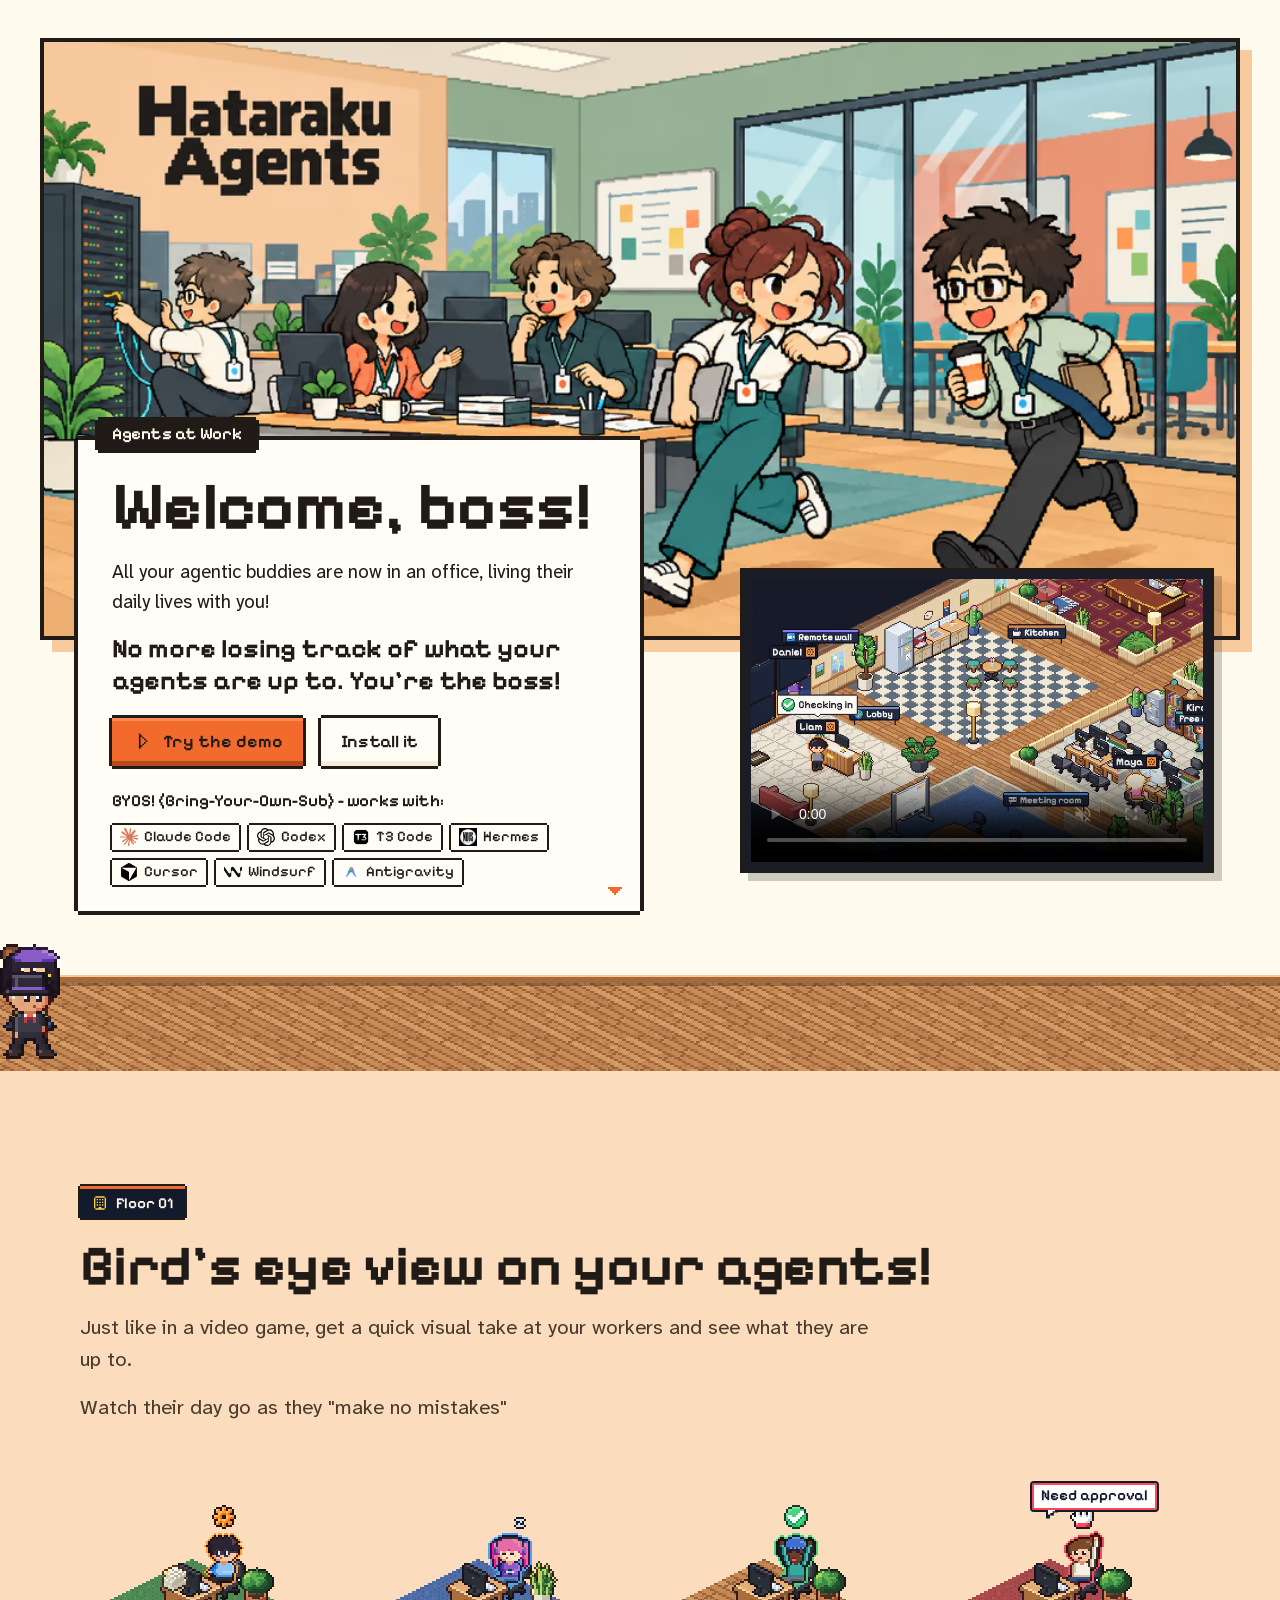
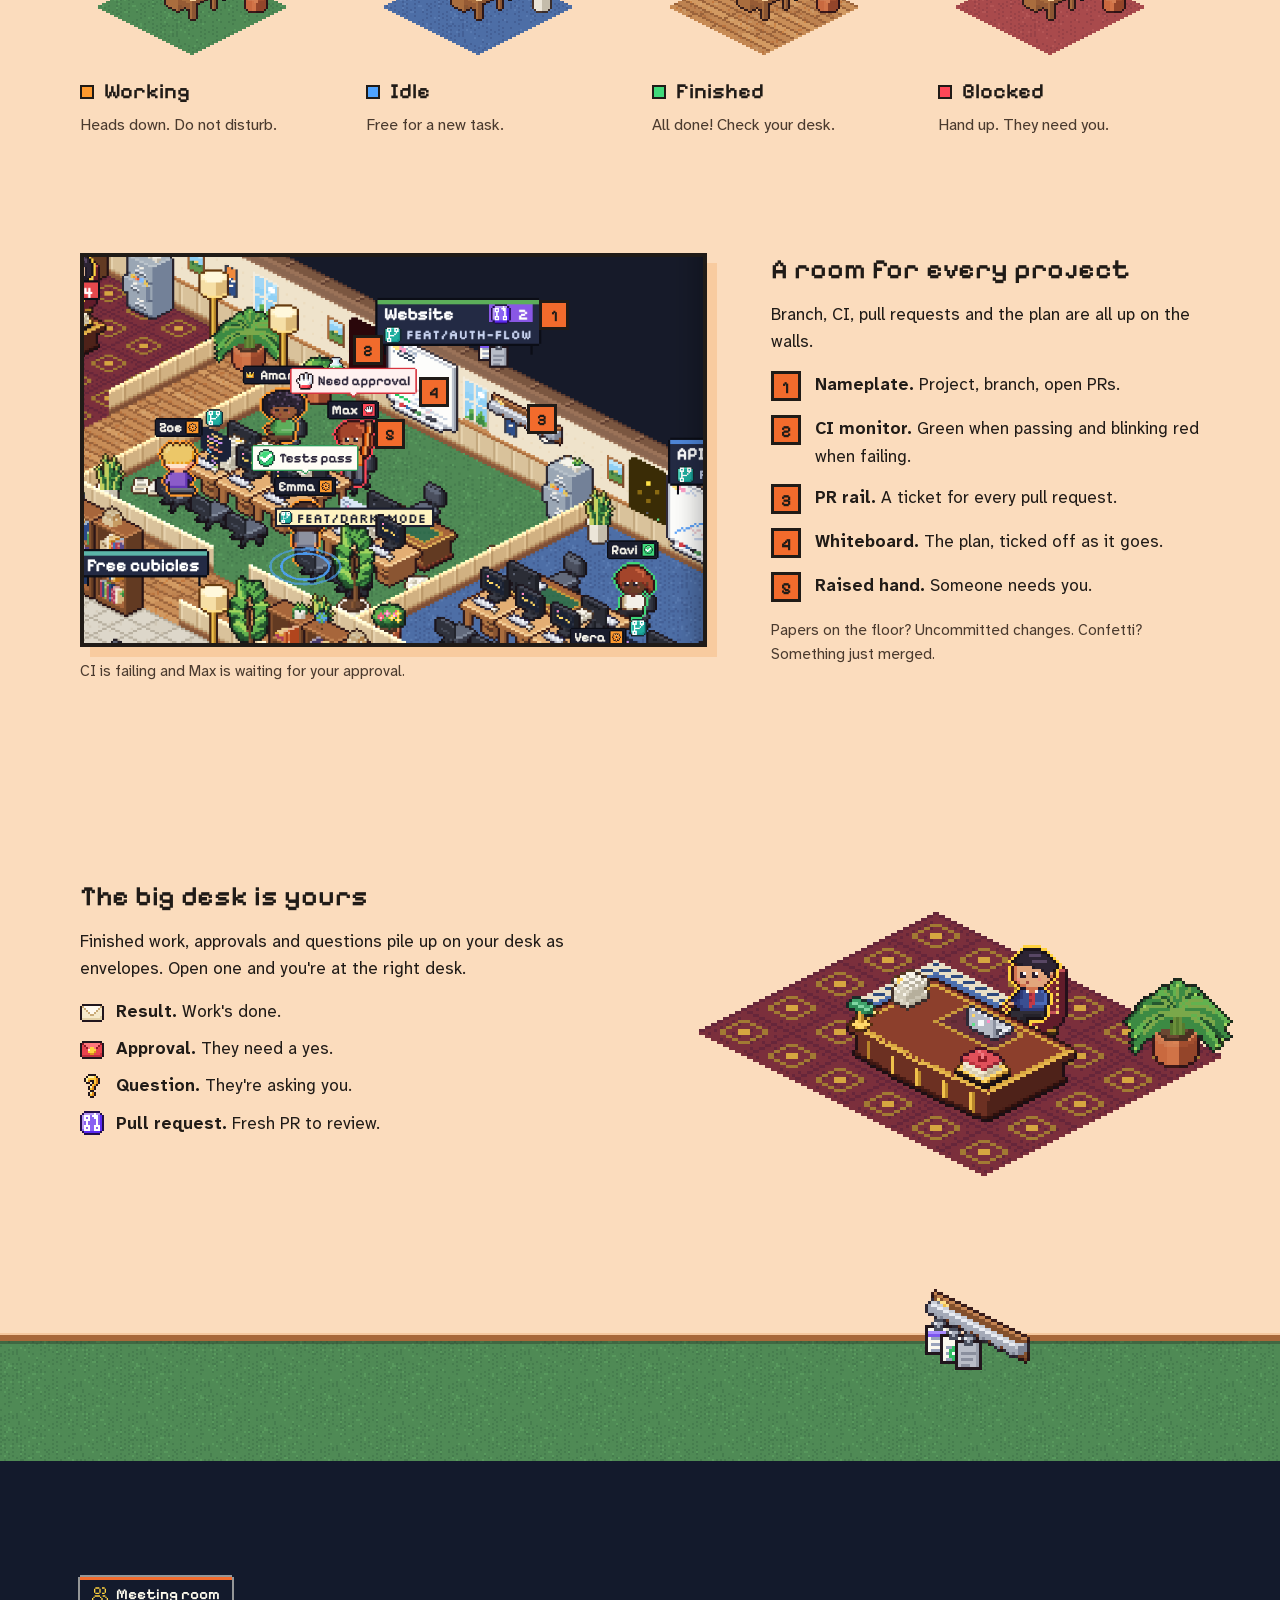
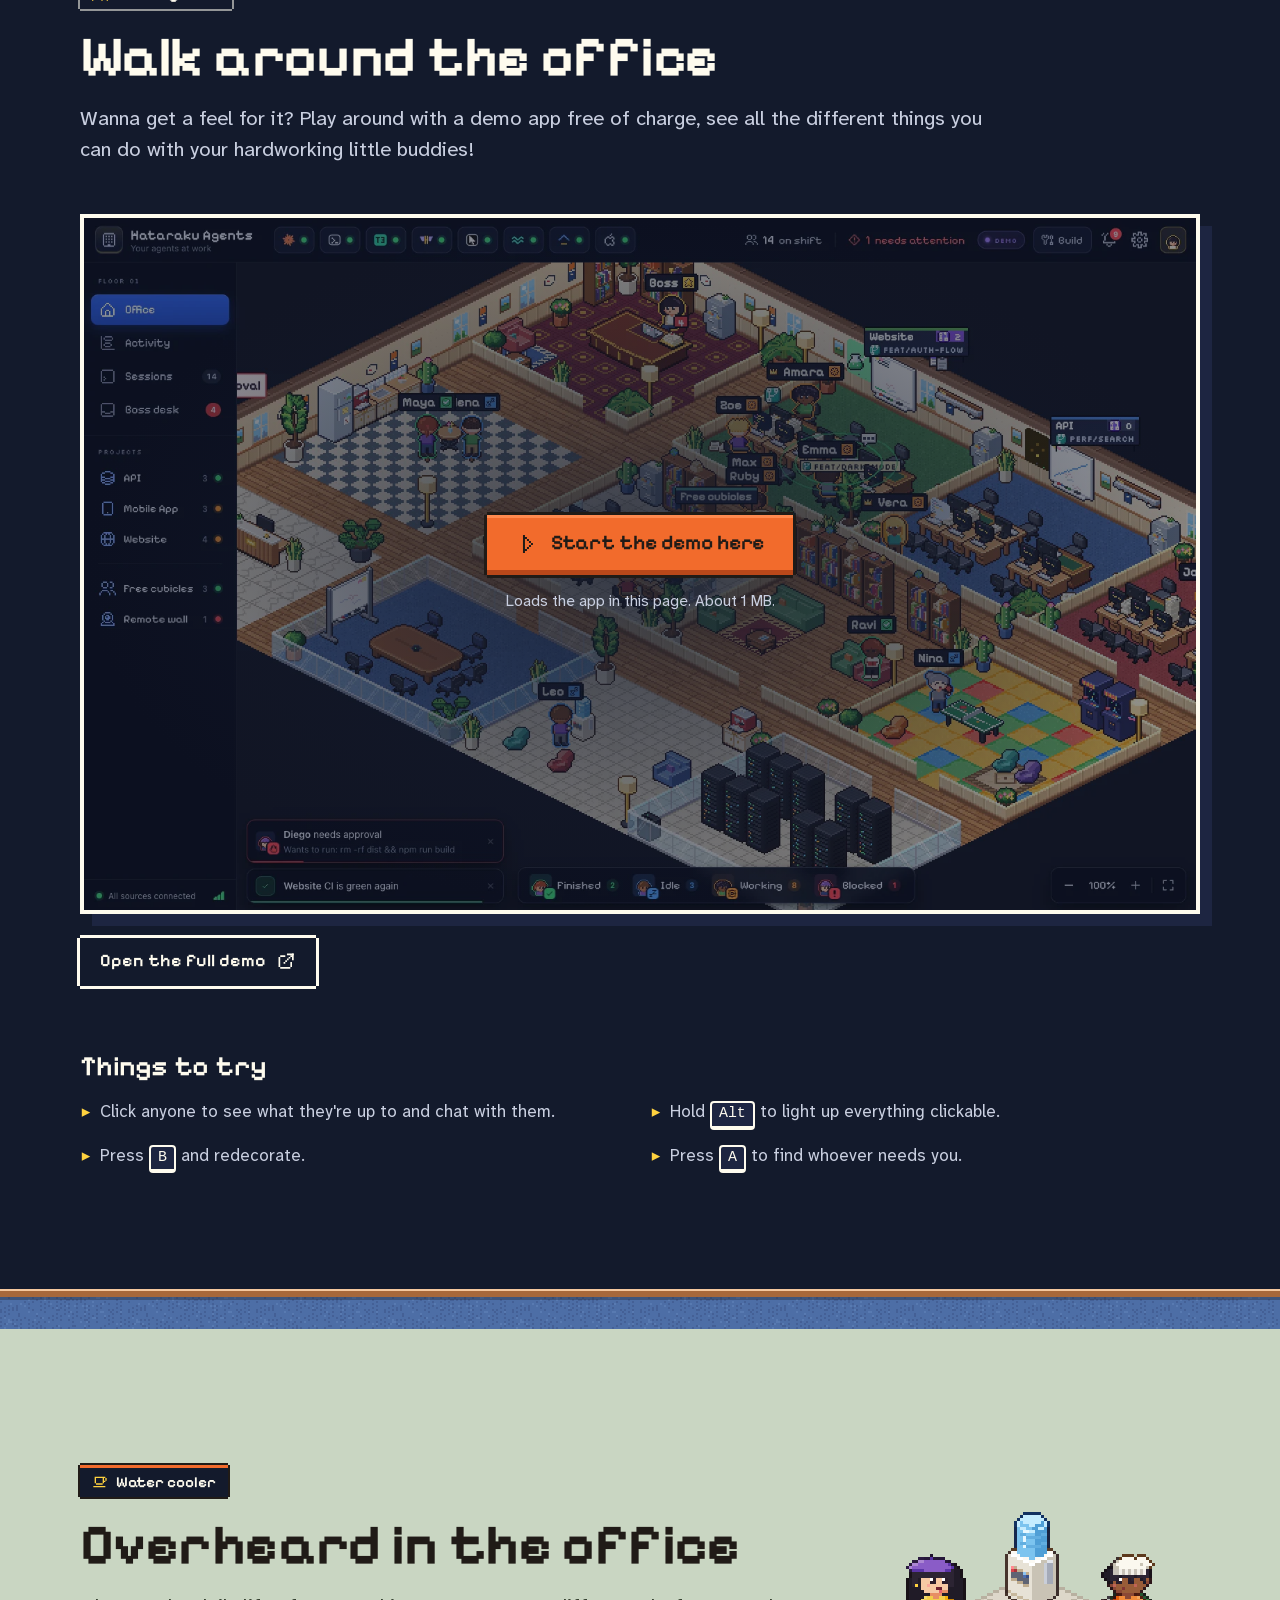
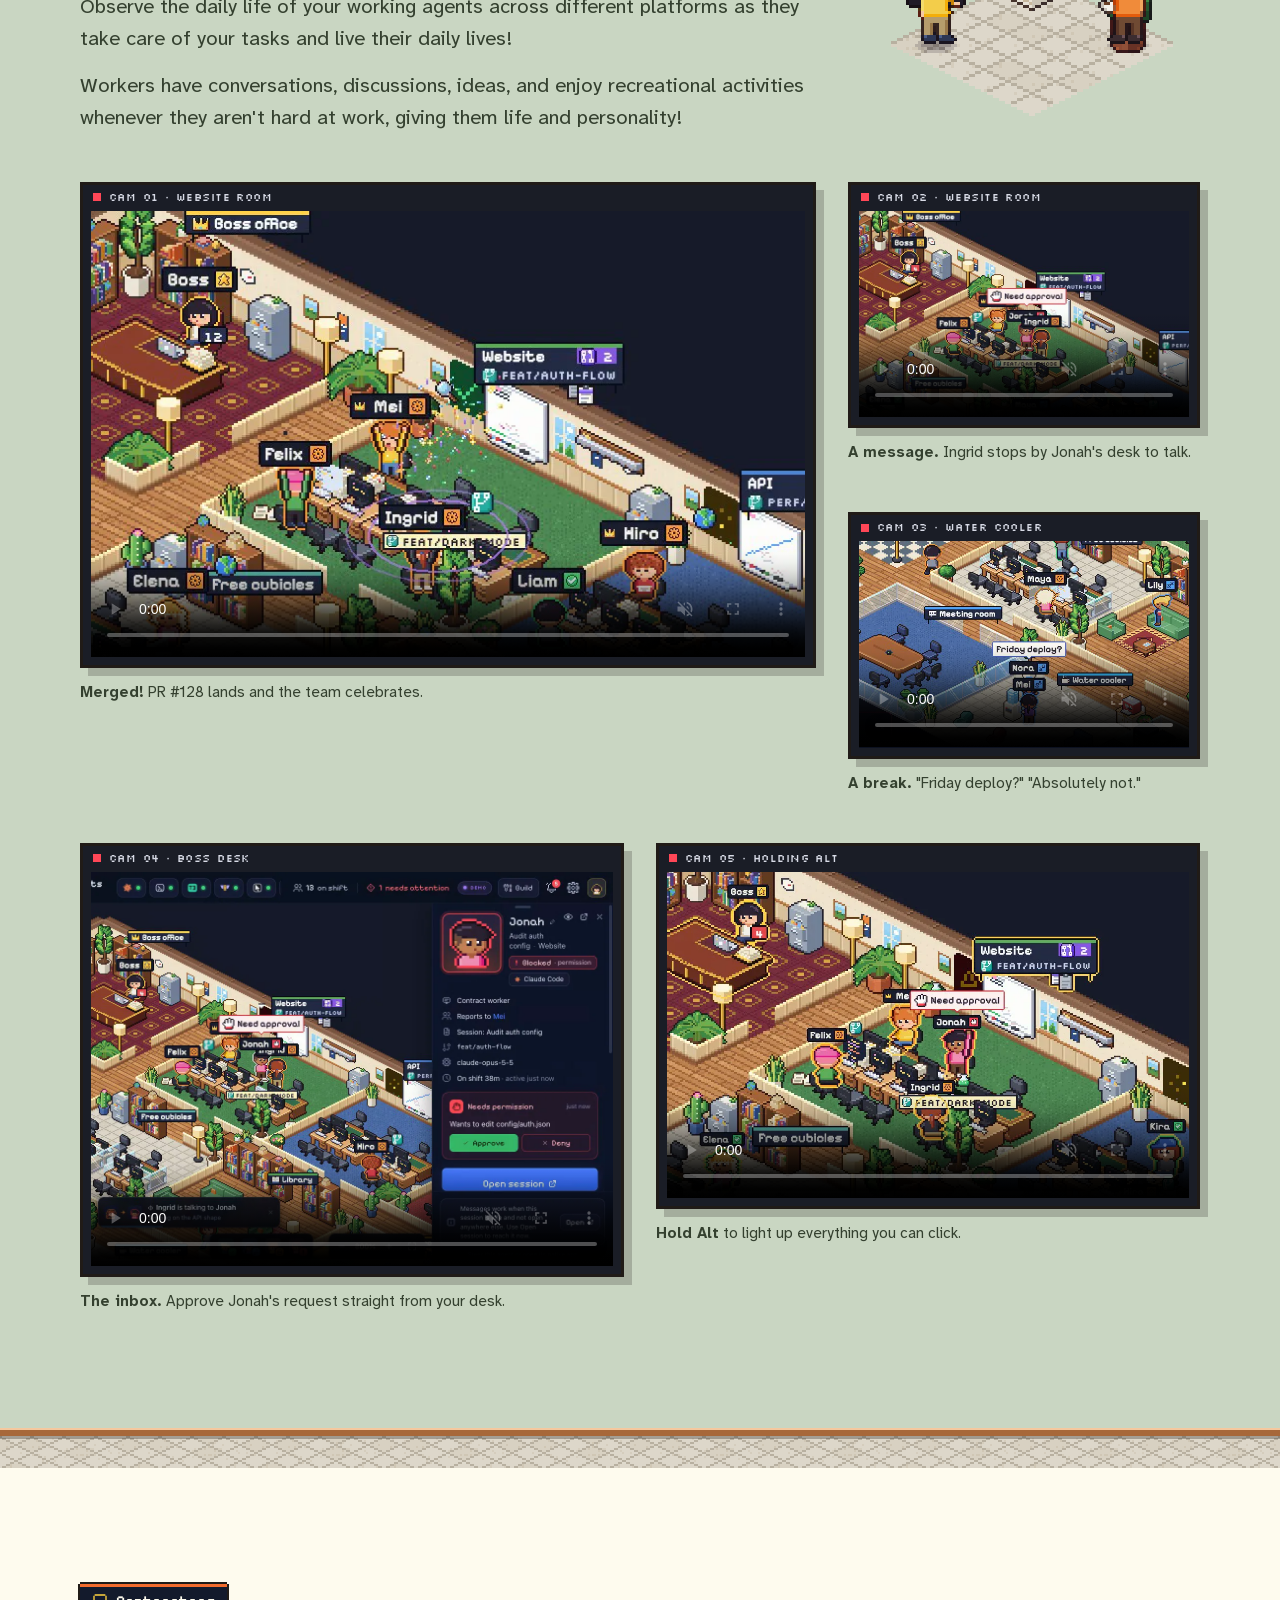
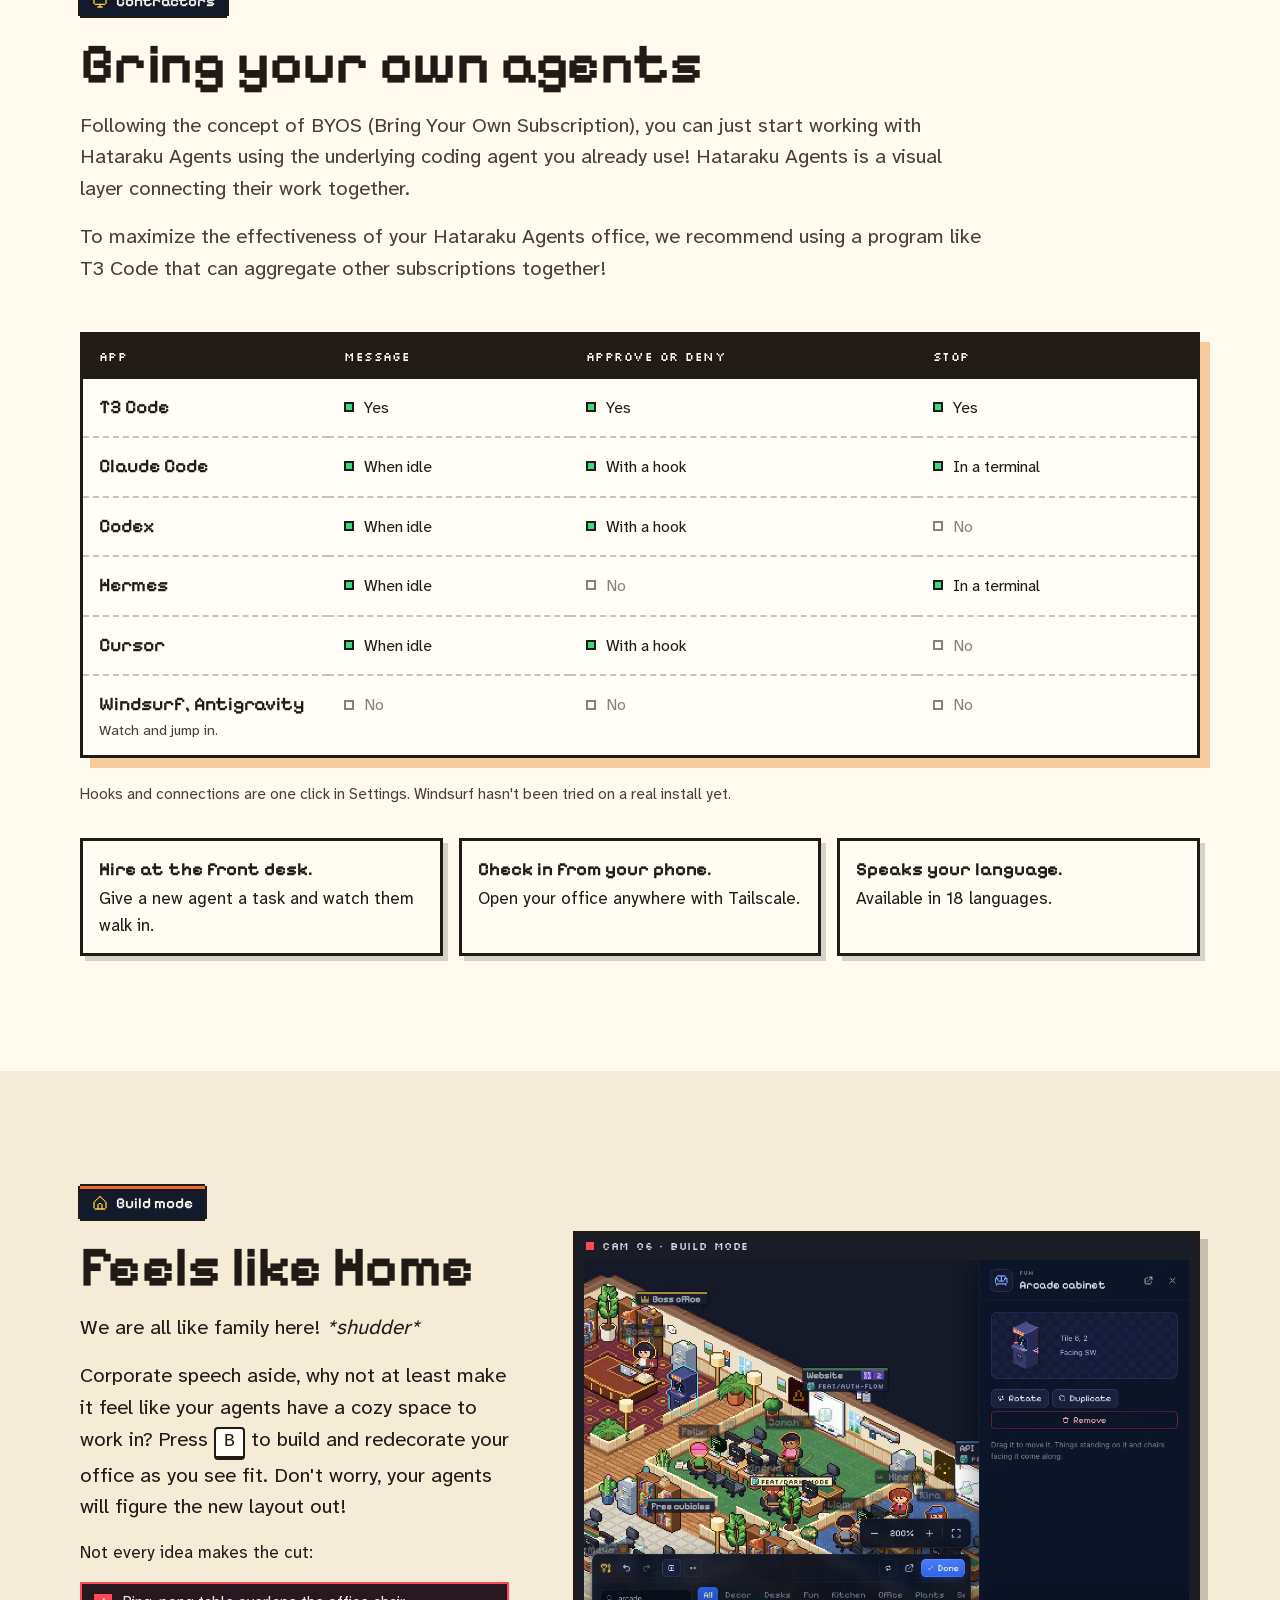
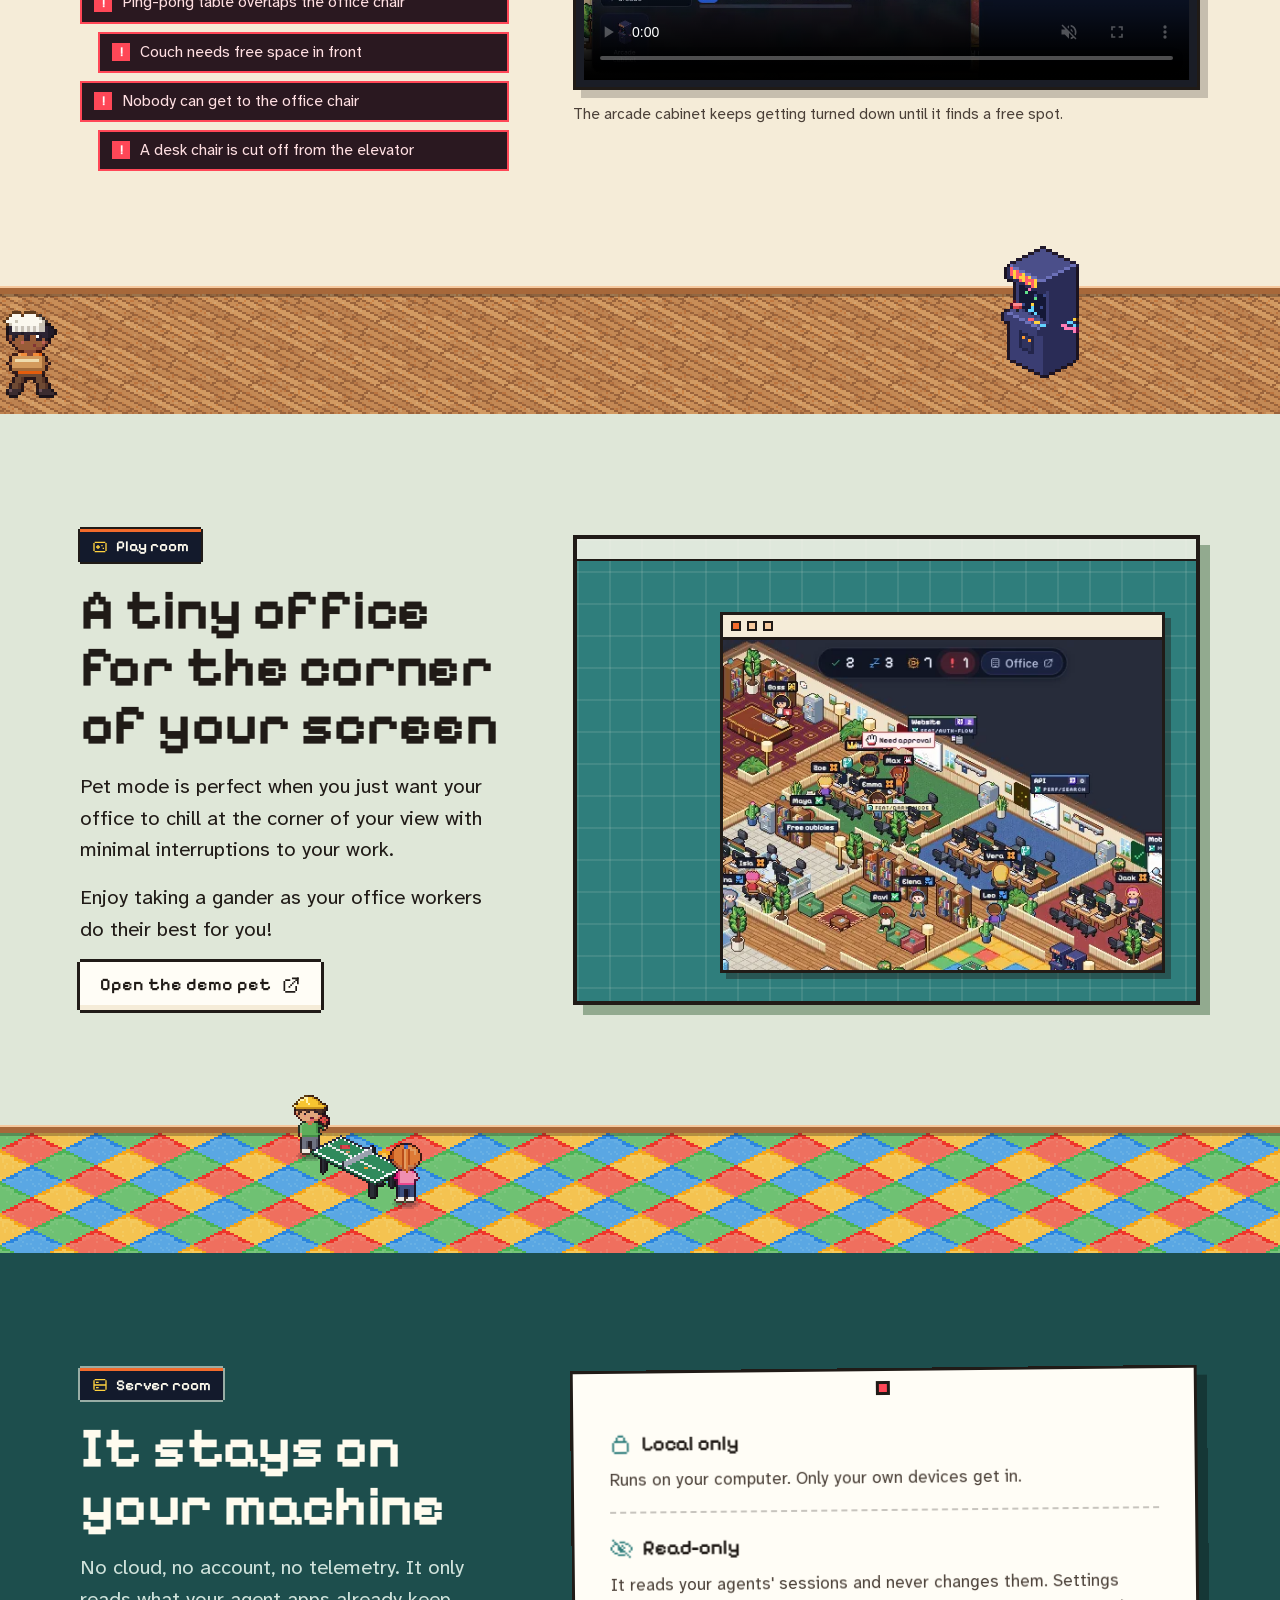
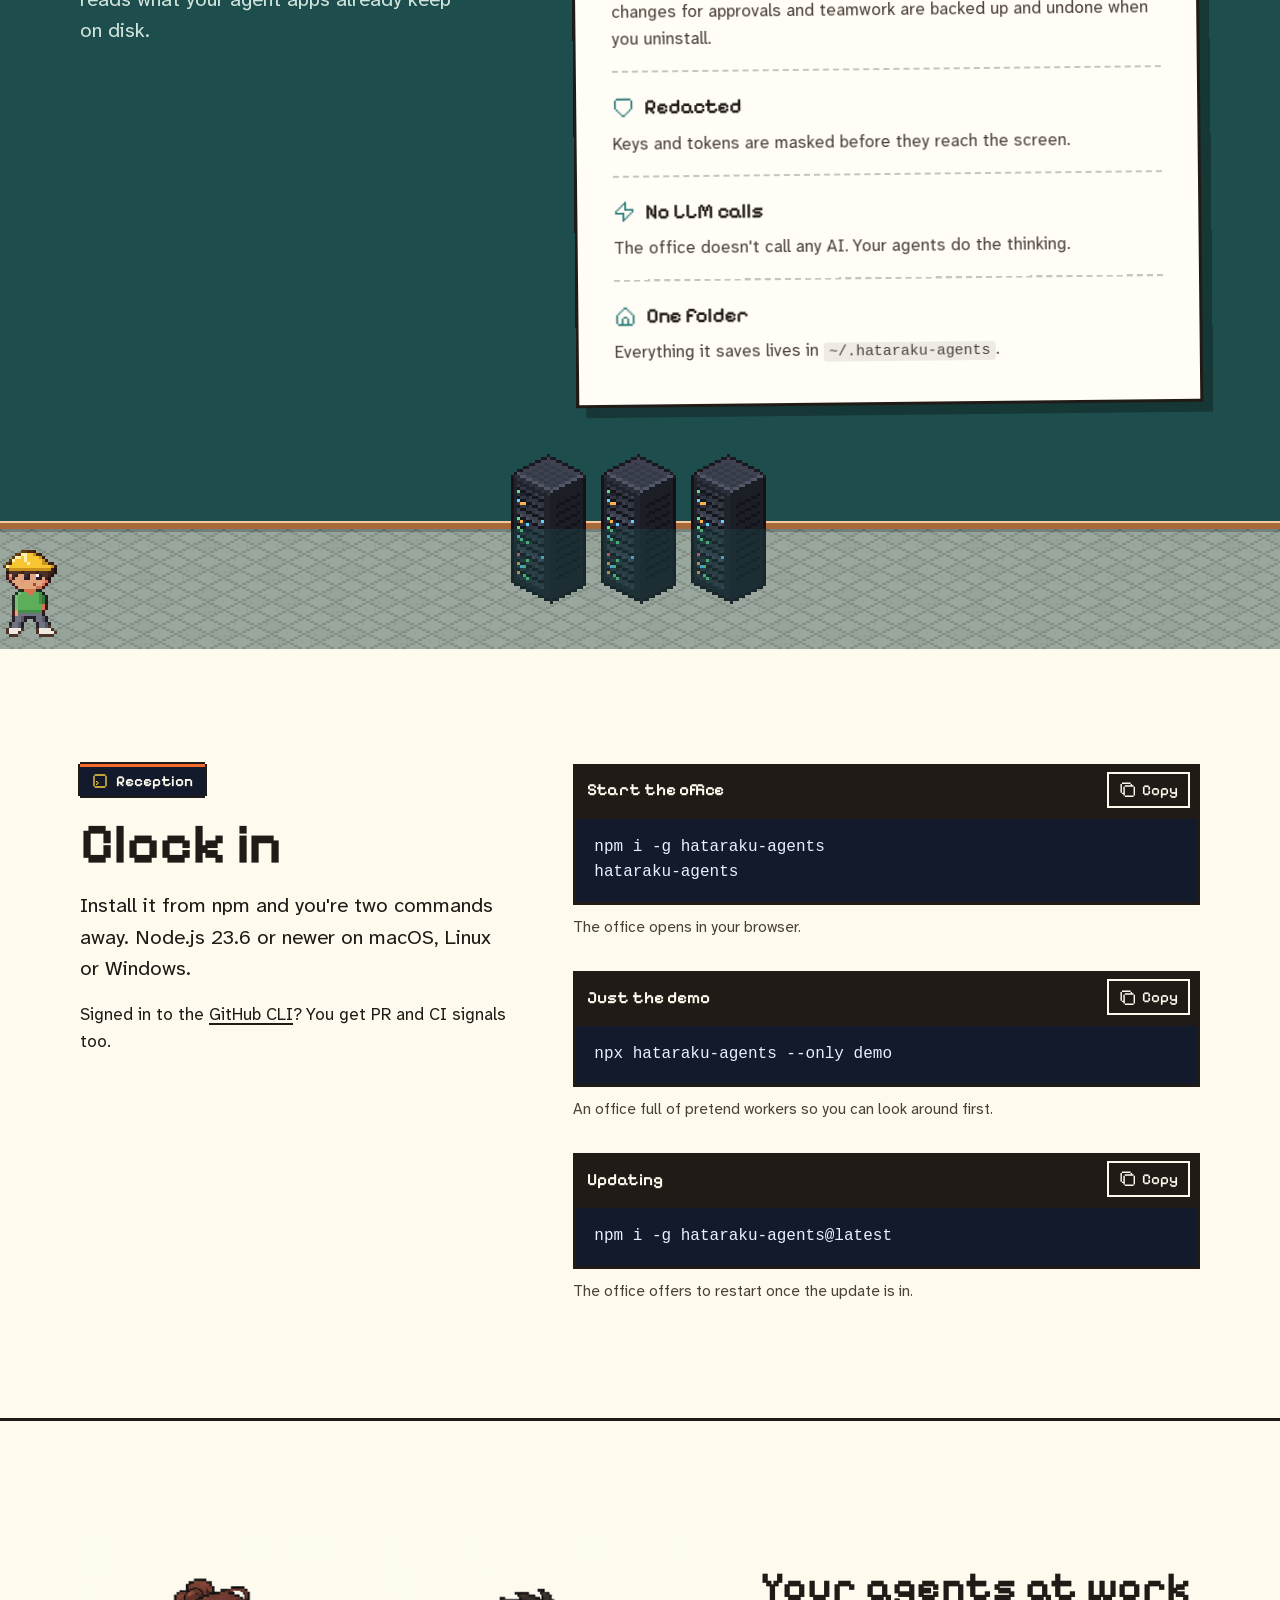
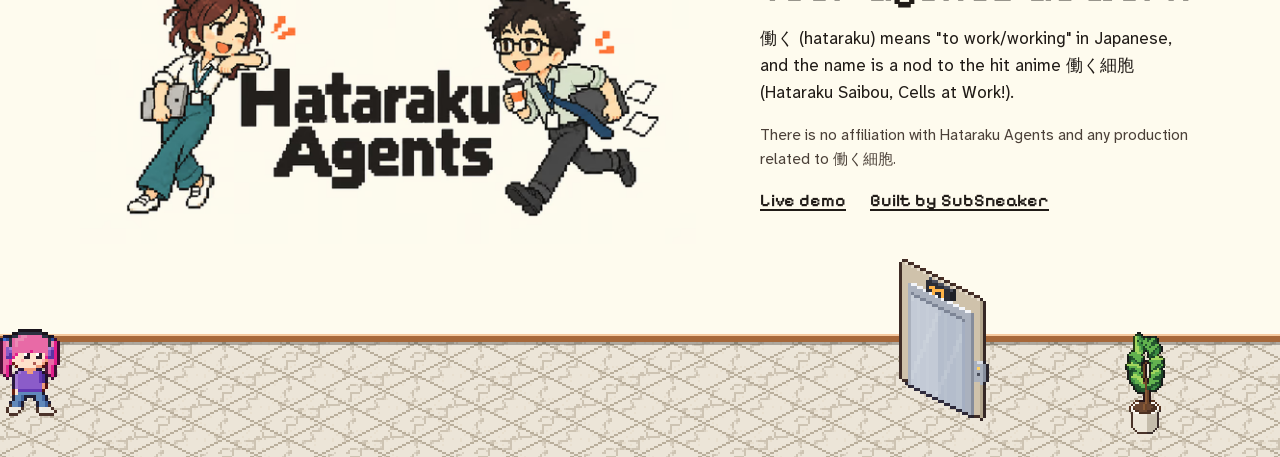
==== commit 268ae400: "Rebuild: npm install steps, README images, What's new" ====
--- a/index.html
+++ b/index.html
@@ -13,8 +13,8 @@
     <meta name="twitter:card" content="summary_large_image" />
     <link rel="icon" type="image/png" href="./favicon.png" />
     <link rel="apple-touch-icon" href="./apple-touch-icon.png" />
-    <script type="module" crossorigin src="./assets/index-CP5adCpZ.js"></script>
-    <link rel="stylesheet" crossorigin href="./assets/index-CgobEVmz.css">
+    <script type="module" crossorigin src="./assets/index-k8QWUo1Y.js"></script>
+    <link rel="stylesheet" crossorigin href="./assets/index-DXQiT5M5.css">
     <meta property="og:url" content="https://subsneaker.github.io/hataraku-agents-site/" />
     <meta property="og:image" content="https://subsneaker.github.io/hataraku-agents-site/og.jpg" />
     <meta property="og:image:width" content="1200" />
@@ -48,7 +48,7 @@
 
     <header class="topbar">
       <a class="brand" href="#top" aria-label="Hataraku Agents, back to top">
-        <img class="brand-face px" src="./assets/face-maya-DRRB1MzP.png" width="42" height="42" alt="" />
+        <img class="brand-logo px" src="./assets/icon-DQLhA_a_.svg" width="48" height="48" alt="" />
         <span class="brand-name">Hataraku Agents</span>
       </a>
       <nav class="topnav" aria-label="Sections">
@@ -484,7 +484,7 @@
             </div>
             <div class="rule">
               <dt><svg class="icon" aria-hidden="true"><use href="#i-eye-off" /></svg>Read-only</dt>
-              <dd>It looks at your agents' files. It never touches them.</dd>
+              <dd>It reads your agents' sessions and never changes them. Settings changes for approvals and teamwork are backed up and undone when you uninstall.</dd>
             </div>
             <div class="rule">
               <dt><svg class="icon" aria-hidden="true"><use href="#i-shield" /></svg>Redacted</dt>
@@ -520,7 +520,7 @@
               <p class="sign"><svg class="icon" aria-hidden="true"><use href="#i-terminal" /></svg>Reception</p>
               <h2 id="install-title">Clock in</h2>
             </header>
-            <p class="lede">Clone the repo and you're two commands away. Node.js 23.6 or newer on macOS, Linux or Windows.</p>
+            <p class="lede">Install it from npm and you're two commands away. Node.js 23.6 or newer on macOS, Linux or Windows.</p>
             <p>Signed in to the <a href="https://cli.github.com/">GitHub CLI</a>? You get PR and CI signals too.</p>
           </div>
           <div class="commands">
@@ -532,8 +532,8 @@
                   <span class="copy-idle">Copy</span><span class="copy-done">Copied</span>
                 </button>
               </div>
-              <pre id="cmd-dev"><code>npm install
-npm run dev</code></pre>
+              <pre id="cmd-dev"><code>npm i -g hataraku-agents
+hataraku-agents</code></pre>
               <p class="cmd-note">The office opens in your browser.</p>
             </div>
             <div class="cmd">
@@ -544,19 +544,19 @@
                   <span class="copy-idle">Copy</span><span class="copy-done">Copied</span>
                 </button>
               </div>
-              <pre id="cmd-demo"><code>npm run dev:web</code></pre>
-              <p class="cmd-note">Then open <code>localhost:5317/?demo=1</code>.</p>
+              <pre id="cmd-demo"><code>npx hataraku-agents --only demo</code></pre>
+              <p class="cmd-note">An office full of pretend workers so you can look around first.</p>
             </div>
             <div class="cmd">
               <div class="cmd-head">
-                <span>Daily use</span>
-                <button class="copy" type="button" data-copy="cmd-prod" aria-label="Copy the production commands">
+                <span>Updating</span>
+                <button class="copy" type="button" data-copy="cmd-prod" aria-label="Copy the update command">
                   <svg class="icon" aria-hidden="true"><use href="#i-copy" /></svg>
                   <span class="copy-idle">Copy</span><span class="copy-done">Copied</span>
                 </button>
               </div>
-              <pre id="cmd-prod"><code>npm run build &amp;&amp; npm start</code></pre>
-              <p class="cmd-note">Builds once, then runs on its own.</p>
+              <pre id="cmd-prod"><code>npm i -g hataraku-agents@latest</code></pre>
+              <p class="cmd-note">The office offers to restart once the update is in.</p>
             </div>
             <p class="visually-hidden" role="status" data-copy-status></p>
           </div>
--- a/assets/index-DXQiT5M5.css
+++ b/assets/index-DXQiT5M5.css
@@ -0,0 +1 @@
+@font-face{font-family:Pixelify Sans;font-style:normal;font-display:swap;font-weight:500;src:url(./pixelify-sans-cyrillic-500-normal--wrb4dVK.woff2)format("woff2"),url(./pixelify-sans-cyrillic-500-normal-CR9SIKMr.woff)format("woff");unicode-range:U+301,U+400-45F,U+490-491,U+4B0-4B1,U+2116}@font-face{font-family:Pixelify Sans;font-style:normal;font-display:swap;font-weight:500;src:url(./pixelify-sans-latin-ext-500-normal-BHT4w5qI.woff2)format("woff2"),url(./pixelify-sans-latin-ext-500-normal-Bkr-oq6R.woff)format("woff");unicode-range:U+100-2BA,U+2BD-2C5,U+2C7-2CC,U+2CE-2D7,U+2DD-2FF,U+304,U+308,U+329,U+1D00-1DBF,U+1E00-1E9F,U+1EF2-1EFF,U+2020,U+20A0-20AB,U+20AD-20C0,U+2113,U+2C60-2C7F,U+A720-A7FF}@font-face{font-family:Pixelify Sans;font-style:normal;font-display:swap;font-weight:500;src:url(./pixelify-sans-latin-500-normal-DC052d-m.woff2)format("woff2"),url(./pixelify-sans-latin-500-normal-Bq6pAlou.woff)format("woff");unicode-range:U+??,U+131,U+152-153,U+2BB-2BC,U+2C6,U+2DA,U+2DC,U+304,U+308,U+329,U+2000-206F,U+20AC,U+2122,U+2191,U+2193,U+2212,U+2215,U+FEFF,U+FFFD}@font-face{font-family:Pixelify Sans;font-style:normal;font-display:swap;font-weight:600;src:url(./pixelify-sans-cyrillic-600-normal-BhqNJYOZ.woff2)format("woff2"),url(./pixelify-sans-cyrillic-600-normal-B3EuUOZG.woff)format("woff");unicode-range:U+301,U+400-45F,U+490-491,U+4B0-4B1,U+2116}@font-face{font-family:Pixelify Sans;font-style:normal;font-display:swap;font-weight:600;src:url(./pixelify-sans-latin-ext-600-normal-Dha6RiOG.woff2)format("woff2"),url(./pixelify-sans-latin-ext-600-normal-CDaIumwU.woff)format("woff");unicode-range:U+100-2BA,U+2BD-2C5,U+2C7-2CC,U+2CE-2D7,U+2DD-2FF,U+304,U+308,U+329,U+1D00-1DBF,U+1E00-1E9F,U+1EF2-1EFF,U+2020,U+20A0-20AB,U+20AD-20C0,U+2113,U+2C60-2C7F,U+A720-A7FF}@font-face{font-family:Pixelify Sans;font-style:normal;font-display:swap;font-weight:600;src:url(./pixelify-sans-latin-600-normal-Dd_Dy7u5.woff2)format("woff2"),url(./pixelify-sans-latin-600-normal-BNlgYbDL.woff)format("woff");unicode-range:U+??,U+131,U+152-153,U+2BB-2BC,U+2C6,U+2DA,U+2DC,U+304,U+308,U+329,U+2000-206F,U+20AC,U+2122,U+2191,U+2193,U+2212,U+2215,U+FEFF,U+FFFD}@font-face{font-family:Pixelify Sans;font-style:normal;font-display:swap;font-weight:700;src:url(./pixelify-sans-cyrillic-700-normal-CYtG5Rfp.woff2)format("woff2"),url(./pixelify-sans-cyrillic-700-normal-BrZTw8tu.woff)format("woff");unicode-range:U+301,U+400-45F,U+490-491,U+4B0-4B1,U+2116}@font-face{font-family:Pixelify Sans;font-style:normal;font-display:swap;font-weight:700;src:url(./pixelify-sans-latin-ext-700-normal-ClyJstAh.woff2)format("woff2"),url(./pixelify-sans-latin-ext-700-normal-BadXkHzZ.woff)format("woff");unicode-range:U+100-2BA,U+2BD-2C5,U+2C7-2CC,U+2CE-2D7,U+2DD-2FF,U+304,U+308,U+329,U+1D00-1DBF,U+1E00-1E9F,U+1EF2-1EFF,U+2020,U+20A0-20AB,U+20AD-20C0,U+2113,U+2C60-2C7F,U+A720-A7FF}@font-face{font-family:Pixelify Sans;font-style:normal;font-display:swap;font-weight:700;src:url(./pixelify-sans-latin-700-normal-D3Xxx3QE.woff2)format("woff2"),url(./pixelify-sans-latin-700-normal-BctWAS0u.woff)format("woff");unicode-range:U+??,U+131,U+152-153,U+2BB-2BC,U+2C6,U+2DA,U+2DC,U+304,U+308,U+329,U+2000-206F,U+20AC,U+2122,U+2191,U+2193,U+2212,U+2215,U+FEFF,U+FFFD}@font-face{font-family:Silkscreen;font-style:normal;font-display:swap;font-weight:400;src:url(./silkscreen-latin-ext-400-normal-2T9bWrxp.woff2)format("woff2"),url(./silkscreen-latin-ext-400-normal-Drdn_BEM.woff)format("woff");unicode-range:U+100-2BA,U+2BD-2C5,U+2C7-2CC,U+2CE-2D7,U+2DD-2FF,U+304,U+308,U+329,U+1D00-1DBF,U+1E00-1E9F,U+1EF2-1EFF,U+2020,U+20A0-20AB,U+20AD-20C0,U+2113,U+2C60-2C7F,U+A720-A7FF}@font-face{font-family:Silkscreen;font-style:normal;font-display:swap;font-weight:400;src:url(./silkscreen-latin-400-normal-CtPo2yA5.woff2)format("woff2"),url(./silkscreen-latin-400-normal-D0DfPJut.woff)format("woff");unicode-range:U+??,U+131,U+152-153,U+2BB-2BC,U+2C6,U+2DA,U+2DC,U+304,U+308,U+329,U+2000-206F,U+20AC,U+2122,U+2191,U+2193,U+2212,U+2215,U+FEFF,U+FFFD}@font-face{font-family:Atkinson Hyperlegible Next;font-style:normal;font-weight:200 800;font-display:swap;src:url(../fonts/atkinson-hyperlegible-next-latin.woff2)format("woff2");unicode-range:U+??,U+131,U+152-153,U+2BB-2BC,U+2C6,U+2DA,U+2DC,U+304,U+308,U+329,U+2000-206F,U+20AC,U+2122,U+2191,U+2193,U+2212,U+2215,U+FEFF,U+FFFD}:root{--cream:#fefbee;--cream-2:#f5ecd8;--paper:#fffdf6;--peach:#f8cb9f;--peach-2:#fbdcbd;--sage:#92aa8f;--sage-2:#c9d6c2;--teal:#2f7e7c;--teal-deep:#1d4e4d;--wood:#efb073;--wood-deep:#a7683a;--ink:#201b17;--ink-soft:#4b4038;--orange:#f26b2c;--orange-hi:#ff8a4f;--orange-deep:#b9481a;--night:#131a2c;--night-2:#1d2541;--gold:#ffd23f;--st-working:#ff9a2e;--st-idle:#4ea3ff;--st-finished:#3fd97a;--st-blocked:#ff4757;--font-body:"Atkinson Hyperlegible Next", system-ui, -apple-system, "Segoe UI", sans-serif;--font-pixel:"Pixelify Sans", "Atkinson Hyperlegible Next", system-ui, sans-serif;--font-label:"Silkscreen", "Pixelify Sans", monospace;--font-code:ui-monospace, "SF Mono", Menlo, Consolas, monospace;--space-xs:4px;--space-sm:8px;--space-md:16px;--space-lg:24px;--space-xl:32px;--space-2xl:48px;--space-3xl:64px;--space-4xl:96px;--gutter:clamp(16px, 4vw, 40px);--section-gap:clamp(64px, 9vw, 128px);--focus:#1f63d6;--text:var(--ink);--text-soft:var(--ink-soft)}*,:before,:after{box-sizing:border-box}html{scroll-behavior:smooth;-webkit-text-size-adjust:100%;-moz-text-size-adjust:100%;text-size-adjust:100%;scroll-padding-top:76px}body{background:var(--cream);color:var(--text);font-family:var(--font-body);text-rendering:optimizelegibility;margin:0;font-size:1.0625rem;line-height:1.6;overflow-x:clip}img,video,picture,svg{max-width:100%;display:block}img,video{height:auto}.px{image-rendering:crisp-edges;image-rendering:pixelated}h1,h2,h3,p,ul,ol,dl,dd,figure,pre{margin:0}h2{font-family:var(--font-pixel);letter-spacing:-.01em;text-wrap:balance;font-size:clamp(2.1rem,1.3rem + 2.8vw,3.6rem);font-weight:700;line-height:1.02}.h3,h3{font-family:var(--font-pixel);font-size:clamp(1.35rem,1.1rem + .8vw,1.75rem);font-weight:600;line-height:1.15}.lede{text-wrap:pretty;max-width:62ch;font-size:clamp(1.1rem,1rem + .35vw,1.3rem);line-height:1.55}.small{color:var(--text-soft);max-width:68ch;font-size:.95rem}p{max-width:68ch}a{color:inherit;text-underline-offset:3px;text-decoration-thickness:2px}a:hover{-webkit-text-decoration-color:var(--orange);text-decoration-color:var(--orange)}b{font-weight:700}code,kbd{font-family:var(--font-code);font-size:.88em}code{background:color-mix(in oklab, var(--ink) 8%, transparent);overflow-wrap:anywhere;border-radius:3px;padding:.1em .35em}kbd{text-align:center;background:var(--paper);min-width:1.7em;color:var(--ink);border:2px solid var(--ink);border-bottom-width:4px;border-radius:4px;padding:.05em .45em .15em;line-height:1.3;display:inline-block}:focus-visible{outline:3px solid var(--focus);outline-offset:4px}.icon-defs{width:0;height:0;position:absolute;overflow:hidden}.icon{fill:currentColor;flex:none;width:1.15em;height:1.15em}.visually-hidden{clip-path:inset(50%);white-space:nowrap;border:0;width:1px;height:1px;margin:-1px;padding:0;overflow:hidden;position:absolute!important}.skip{z-index:100;background:var(--ink);color:var(--cream);font-family:var(--font-pixel);padding:10px 14px;text-decoration:none;position:absolute;top:-60px;left:12px}.skip:focus{top:12px}.pixel-frame,.btn,.dialog,.dialog-name,.sign,.chip{--pf:3px;--pf-color:var(--ink);box-shadow:0 calc(var(--pf) * -1) 0 0 var(--pf-color), 0 var(--pf) 0 0 var(--pf-color), calc(var(--pf) * -1) 0 0 0 var(--pf-color), var(--pf) 0 0 0 var(--pf-color)}.btn{background:var(--orange);min-height:48px;color:var(--ink);font-family:var(--font-pixel);cursor:pointer;box-shadow:0 calc(var(--pf) * -1) 0 0 var(--pf-color), 0 var(--pf) 0 0 var(--pf-color), calc(var(--pf) * -1) 0 0 0 var(--pf-color), var(--pf) 0 0 0 var(--pf-color), inset 0 -5px 0 0 var(--orange-deep), inset 0 3px 0 0 var(--orange-hi);border:0;align-items:center;gap:.55em;padding:.7em 1.15em .8em;font-size:1.1rem;font-weight:600;line-height:1;text-decoration:none;transition:background-color .12s ease-out,transform 80ms ease-out;display:inline-flex}.btn:hover{background:var(--orange-hi);text-decoration:none}.btn:active{transform:translateY(2px)}.btn-ghost{background:var(--paper);box-shadow:0 calc(var(--pf) * -1) 0 0 var(--pf-color), 0 var(--pf) 0 0 var(--pf-color), calc(var(--pf) * -1) 0 0 0 var(--pf-color), var(--pf) 0 0 0 var(--pf-color), inset 0 -5px 0 0 var(--cream-2)}.btn-ghost:hover{background:var(--cream)}.btn-on-dark{--pf-color:var(--cream);color:var(--cream);box-shadow:0 calc(var(--pf) * -1) 0 0 var(--pf-color), 0 var(--pf) 0 0 var(--pf-color), calc(var(--pf) * -1) 0 0 0 var(--pf-color), var(--pf) 0 0 0 var(--pf-color);background:0 0}.btn-on-dark:hover{background:color-mix(in oklab, var(--cream) 12%, transparent)}.btn-small{white-space:nowrap;min-height:38px;padding:.55em .9em .65em;font-size:.95rem}.btn-big{min-height:60px;padding:.8em 1.4em .9em;font-size:1.3rem}.sign{--pf:2px;margin-bottom:var(--space-lg);background:var(--night);color:var(--cream);font-family:var(--font-pixel);border-top:3px solid var(--orange);align-items:center;gap:8px;padding:5px 12px 6px;font-size:.95rem;font-weight:600;line-height:1.2;display:inline-flex}.sign .icon{width:16px;height:16px;color:var(--gold)}.sign-light{--pf-color:color-mix(in oklab, var(--cream) 55%, transparent)}.chip{--pf:2px;background:var(--paper);font-family:var(--font-pixel);white-space:nowrap;padding:2px 8px 3px;font-size:.92rem;font-weight:500;line-height:1.35;display:inline-block}.label{font-family:var(--font-label);letter-spacing:.04em;text-transform:uppercase;font-size:.72rem}.bubble{z-index:3;color:var(--night);font-family:var(--font-pixel);white-space:nowrap;border:2px solid var(--night);background:#fff;border-radius:4px;padding:3px 9px 5px;font-size:.95rem;font-weight:600;line-height:1.2;position:absolute;box-shadow:inset 0 -2px #d9dfeb}.bubble:before,.bubble:after{content:"";clip-path:polygon(0 0,100% 0,100% 34%,66% 34%,66% 67%,33% 67%,33% 100%,0 100%);width:12px;height:9px;position:absolute;left:14px}.bubble:before{background:var(--night);bottom:-9px}.bubble:after{background:#fff;width:7px;height:5px;bottom:-5px;left:16px}.bubble-alert{border-color:var(--night);box-shadow:inset 0 0 0 2px var(--st-blocked)}.bubble-alert:before{background:var(--night)}.worker{--px:3;--row:0;--frames:4;--frame-ms:.15s;width:calc(20px * var(--px));height:calc(32px * var(--px));background-repeat:no-repeat;background-size:calc(80px * var(--px)) calc(416px * var(--px));background-position:0 calc(-32px * var(--px) * var(--row));image-rendering:crisp-edges;image-rendering:pixelated;animation:sprite-frames calc(var(--frames) * var(--frame-ms)) steps(var(--frames)) infinite;display:block}@keyframes sprite-frames{to{background-position-x:calc(-20px * var(--px) * var(--frames))}}.worker.face-left{transform:scaleX(-1)}.worker[data-who=maya]{background-image:url(./worker-maya-DMqJKnmu.png)}.worker[data-who=kenji]{background-image:url(./worker-kenji-DxKXsf73.png)}.worker[data-who=ravi]{background-image:url(./worker-ravi-64jFSUve.png)}.worker[data-who=zoe]{background-image:url(./worker-zoe-9GAAxWSD.png)}.worker[data-who=hugo]{background-image:url(./worker-hugo-g-CwbQi2.png)}.worker[data-who=aiko]{background-image:url(./worker-aiko-DwGH5pl2.png)}.worker[data-who=leo]{background-image:url(./worker-leo-C20OAyIj.png)}.worker[data-pose=walk]{--row:0;--frames:4}.worker[data-pose=walk-back]{--row:1;--frames:4}.worker[data-pose=carry]{--row:2;--frames:4}.worker[data-pose=talk]{--row:4;--frames:3;--frame-ms:.26s}.worker[data-pose=cheer]{--row:5;--frames:2;--frame-ms:.24s}.worker[data-pose=drink]{--row:6;--frames:3;--frame-ms:.3s}.worker[data-pose=phone]{--row:7;--frames:2;--frame-ms:.5s}.worker[data-pose=stand]{--row:10;--frames:1}.scene{--px:2;--w:112;--h:98;--n:2;--ms:.4s;width:calc(var(--w) * var(--px) * 1px);height:calc(var(--h) * var(--px) * 1px);background-position:0 0;background-repeat:no-repeat;background-size:calc(var(--w) * var(--n) * var(--px) * 1px) 100%;image-rendering:crisp-edges;image-rendering:pixelated;animation:scene-frames calc(var(--n) * var(--ms)) steps(var(--n)) infinite;display:block}@keyframes scene-frames{to{background-position-x:calc(var(--w) * var(--n) * var(--px) * -1px)}}.scene[data-scene=working]{--n:12;--ms:.15s;background-image:url(./scene-working-DRXtHWR3.png)}.scene[data-scene=idle]{--n:4;--ms:.42s;background-image:url(./scene-idle-BApaErR6.png)}.scene[data-scene=finished]{--n:2;--ms:.32s;background-image:url(./scene-finished-D6IlLNmq.png)}.scene[data-scene=blocked]{--n:2;--ms:.42s;background-image:url(./scene-blocked-pKirSy1J.png)}.scene[data-scene=cooler]{--h:90;--n:12;--ms:.4s;background-image:url(./scene-cooler-D2vsqLRc.png)}.scene[data-scene=pingpong]{--h:84;--n:2;--ms:.26s;background-image:url(./scene-pingpong-DRn49v0Z.png)}.scene[data-scene=boss]{--w:192;--h:124;--n:4;--ms:.16s;background-image:url(./scene-boss-DIz-Tg2g.png)}.floor{height:var(--floor-h,96px);margin-top:var(--section-gap);image-rendering:crisp-edges;image-rendering:pixelated;border-top:8px solid var(--wood-deep);box-shadow:inset 0 3px 0 0 color-mix(in oklab, var(--ink) 30%, transparent);background-repeat:repeat;background-size:128px 64px;position:relative;overflow:clip visible}.floor:before{content:"";background:color-mix(in oklab, var(--wood) 70%, white);height:2px;position:absolute;inset:-8px 0 auto}.floor-short{--floor-h:40px}.floor-tall{--floor-h:128px}.floor-wood{background-image:url(./floor-wood-Dl2xdyV3.png)}.floor-carpet-green{background-image:url(./floor-carpet-green-jSJFtegW.png)}.floor-carpet-blue{background-image:url(./floor-carpet-blue-D9DCfF8L.png)}.floor-tile{background-image:url(./floor-tile-Due1Y5yY.png)}.floor-lobby{background-image:url(./floor-lobby-CJHvbbU-.png)}.floor-playroom{background-image:url(./floor-playroom-B6ysUmhO.png)}.floor-dim:after{content:"";background:color-mix(in oklab, var(--teal-deep) 35%, transparent);pointer-events:none;position:absolute;inset:0}.prop{z-index:1;position:absolute}.walker{--lane:14px;--dur:26s;--delay:0s;--rest:30%;left:0;bottom:var(--lane);z-index:2;pointer-events:none;width:100%;animation:walk-right var(--dur) linear calc(var(--delay) * -1) infinite;position:absolute}.walker>.worker{position:absolute;bottom:0;left:0}.walk-left{animation-name:walk-left}@keyframes walk-right{0%{transform:translate(-90px)}to{transform:translate(calc(100% + 20px))}}@keyframes walk-left{0%{transform:translate(calc(100% + 20px))}to{transform:translate(-90px)}}.lane-a{--lane:34px}.lane-b{--lane:6px;z-index:3}.dur-fast{--dur:17s}.dur-mid{--dur:23s}.dur-slow{--dur:31s}.delay-2{--delay:5s;--rest:64%}.delay-5{--delay:11s;--rest:82%}.delay-9{--delay:19s;--rest:12%}.pr-rail{width:114px;height:123px;position:absolute;bottom:52px;left:72%}.pr-rail img{width:114px;height:auto;position:absolute;top:0;left:0}.pr-rail .pr-new-ticket{opacity:0;width:27px;animation:ticket-up var(--courier-dur) steps(1, end) infinite;top:54px;left:48px}.courier{--courier-dur:15s;--lane:8px;animation:courier-move var(--courier-dur) linear infinite}.courier .worker{opacity:0}.courier-carry{animation:sprite-frames calc(var(--frames) * var(--frame-ms)) steps(var(--frames)) infinite, courier-carry var(--courier-dur) steps(1, end) infinite}.courier-stand{animation:sprite-frames calc(var(--frames) * var(--frame-ms)) steps(var(--frames)) infinite, courier-stand var(--courier-dur) steps(1, end) infinite}.courier-back{animation:sprite-frames calc(var(--frames) * var(--frame-ms)) steps(var(--frames)) infinite, courier-back var(--courier-dur) steps(1, end) infinite}@keyframes courier-move{0%{transform:translate(-90px)}44%,58%{transform:translate(calc(72% - 44px))}to{transform:translate(-90px)}}@keyframes courier-carry{0%{opacity:1}44%{opacity:0}}@keyframes courier-stand{0%{opacity:0}44%{opacity:1}58%{opacity:0}}@keyframes courier-back{0%{opacity:0}58%{opacity:1}}@keyframes ticket-up{0%{opacity:0}46%{opacity:1}97%{opacity:0}}.mover{--dur:21s;--delay:4s;--rest:40%;--lane:10px}.prop-arcade{width:87px;bottom:30px;left:78%}.racks{gap:6px;display:flex;position:absolute;bottom:42px;left:50%;translate:-50%}.racks img{width:84px}.patrol{--dur:18s;--rest:26%;--lane:6px;animation:patrol-move var(--dur) linear infinite}.patrol-sprite{animation:sprite-frames calc(var(--frames) * var(--frame-ms)) steps(var(--frames)) infinite, patrol-face var(--dur) steps(1, end) infinite}@keyframes patrol-move{0%{transform:translate(14%)}50%{transform:translate(calc(86% - 60px))}to{transform:translate(14%)}}@keyframes patrol-face{0%{transform:scaleX(1)}50%{transform:scaleX(-1)}}.prop-elevator{z-index:3;width:96px;bottom:38px;left:70%}.prop-plant{width:88px;bottom:22px;left:86%}.elevator-sign{margin:0;font-size:.8rem;animation:16s step-end infinite ding;position:absolute;bottom:214px;left:calc(70% + 6px)}.checkout{--dur:16s;--rest:36%;--lane:40px;animation:checkout-move var(--dur) linear infinite}@keyframes checkout-move{0%{opacity:1;transform:translate(-90px)}66%{opacity:1;transform:translate(calc(70% + 18px))}70%,to{opacity:0;transform:translate(calc(70% + 18px))}}@keyframes ding{0%{border-top-color:var(--orange)}64%{border-top-color:var(--st-finished)}76%{border-top-color:var(--orange)}}.cooler{--px:3;width:calc(112px * var(--px));height:calc(90px * var(--px) + 20px);flex:none;padding-top:20px;position:relative}.cooler .scene{--px:3}.cooler-line{bottom:calc(66px * var(--px));opacity:0;animation:9.6s step-end infinite cooler-line}.cooler-line[data-side=a]{left:calc(4px * var(--px))}.cooler-line[data-side=b]{right:calc(2px * var(--px))}.cooler-line[data-side=b]:before{left:auto;right:14px;transform:scaleX(-1)}.cooler-line[data-side=b]:after{left:auto;right:16px;transform:scaleX(-1)}.cooler-line[data-line="2"]{animation-delay:-7.2s}.cooler-line[data-line="3"]{animation-delay:-4.8s}.cooler-line[data-line="4"]{animation-delay:-2.4s}@keyframes cooler-line{0%{opacity:1}25%{opacity:0}}[data-offscreen] :is(.walker,.worker,.scene,.cooler-line,.pr-new-ticket,.elevator-sign,.dialog-next),[data-offscreen] .screen-label:before{animation-play-state:paused}@media (prefers-reduced-motion:reduce){html{scroll-behavior:auto}.walker,.worker,.scene,.cooler-line,.pr-new-ticket,.elevator-sign,.dialog-next,.screen-label:before{animation:none}.walker{transform:translateX(var(--rest))}.courier .worker,.courier-stand,.courier-back{opacity:0}.courier .courier-carry,.cooler-line[data-line="1"],.pr-new-ticket{opacity:1}.checkout{transform:translateX(var(--rest));opacity:1}}.worker[data-pose=scratch]{--row:9;--frames:2;--frame-ms:.42s}.wrap{max-width:1200px;padding-inline:var(--gutter);margin-inline:auto}.room{--wall:var(--cream);background:var(--wall);color:var(--text);padding-top:var(--section-gap);position:relative}.room-cream{--wall:var(--cream)}.room-peach{--wall:var(--peach-2);--text-soft:#4a3a2e}.room-sage{--wall:var(--sage-2);--text-soft:#34402f}.room-sage-light{--wall:#dfe7d8;--text-soft:#3a4636}.room-wood{--wall:var(--cream-2)}.room-night{--wall:var(--night);--text:var(--cream);--text-soft:#c9cfe0;--focus:var(--gold)}.room-teal{--wall:var(--teal-deep);--text:var(--cream);--text-soft:#cfe2db;--focus:var(--gold)}.room:not(:has(.floor)){padding-bottom:var(--section-gap)}.section-head{justify-items:start;gap:var(--space-md);margin-bottom:var(--space-2xl);display:grid}.section-head .sign{margin-bottom:var(--space-xs)}.section-head .lede{color:var(--text-soft)}.split{gap:var(--space-2xl) clamp(32px, 5vw, 72px);align-items:center;display:grid}@media (width>=900px){.split{grid-template-columns:repeat(12,minmax(0,1fr))}}.split-text{gap:var(--space-md);justify-items:start;display:grid}.topbar{z-index:50;align-items:center;gap:var(--space-lg);min-height:64px;padding:8px var(--gutter);background:color-mix(in oklab, var(--cream) 94%, transparent);border-bottom:3px solid var(--ink);-webkit-backdrop-filter:blur(6px);backdrop-filter:blur(6px);transition:transform .25s;display:flex;position:fixed;inset:0 0 auto;transform:translateY(-110%)}.brand{align-items:center;gap:10px;margin-right:auto;text-decoration:none;display:flex}.brand-logo{width:48px;height:48px}.brand-name{font-family:var(--font-pixel);font-size:1.25rem;font-weight:700;line-height:1}.topnav{gap:4px;display:none}.topnav a{font-family:var(--font-pixel);border-bottom:3px solid #0000;padding:8px 10px;font-size:1rem;font-weight:500;text-decoration:none}.topnav a:hover,.topnav a[aria-current=true]{border-bottom-color:var(--orange)}@media (width>=980px){.topnav{display:flex}}.room-lobby{padding-top:clamp(20px,3vw,40px)}.hero{max-width:1280px;padding-inline:var(--gutter);margin-inline:auto;display:grid}.hero-art{border:4px solid var(--ink);background:var(--peach);box-shadow:12px 12px 0 0 var(--peach);position:relative}.hero-art img{aspect-ratio:1672/941;object-fit:cover;object-position:50% 82%;width:100%;min-height:220px;max-height:66vh}.dialog{--pf:4px;z-index:4;gap:var(--space-md);background:var(--paper);justify-items:start;margin:-28px 8px 0;padding:34px clamp(20px,3vw,34px) 26px;display:grid;position:relative}.dialog-name{--pf:3px;background:var(--ink);color:var(--cream);font-family:var(--font-pixel);padding:6px 14px 7px;font-size:1.05rem;font-weight:600;line-height:1;position:absolute;top:-20px;left:20px}.dialog-line{font-family:var(--font-pixel);letter-spacing:-.015em;font-size:clamp(2.5rem,1.5rem + 3.4vw,4.25rem);font-weight:700;line-height:.98}.topbar[data-shown=true],.topbar:focus-within{transform:none}@media (prefers-reduced-motion:reduce){.topbar{transition:none}}.dialog-text{max-width:52ch;font-size:clamp(1.05rem,1rem + .25vw,1.18rem)}.dialog-punch{max-width:30ch;font-family:var(--font-pixel);font-size:clamp(1.3rem,1.1rem + .7vw,1.65rem);font-weight:700;line-height:1.2}.actions{flex-wrap:wrap;gap:18px;margin-top:6px;display:flex}.works-with{gap:10px;max-width:none;margin-top:6px;display:grid}.works-with-label{font-family:var(--font-pixel);font-size:1.05rem;font-weight:600}.works-with-apps{flex-wrap:wrap;gap:10px;margin:0;padding:0;list-style:none;display:flex}.works-with-apps .chip{align-items:center;gap:6px;display:inline-flex}.chip-icon{object-fit:contain;width:18px;height:18px}.dialog-next{background:var(--orange);clip-path:polygon(0 0,100% 0,100% 20%,86% 20%,86% 40%,71% 40%,71% 60%,57% 60%,57% 80%,43% 80%,43% 60%,29% 60%,29% 40%,14% 40%,14% 20%,0 20%);width:14px;height:10px;animation:1.1s steps(2,jump-none) infinite next-blink;position:absolute;bottom:14px;right:18px}@keyframes next-blink{0%{translate:0}to{translate:0 4px}}.room-lobby .floor{margin-top:clamp(40px,6vw,64px)}.hero-peek{margin-top:var(--space-2xl);gap:10px;display:grid}.hero-peek figcaption{color:var(--text-soft);font-size:.95rem}@media (width>=900px){.hero{grid-template-columns:repeat(12,minmax(0,1fr))}.hero-art{grid-column:1/-1}.dialog{grid-area:2/1/auto/7;align-self:start;min-width:520px;margin:-200px 0 0 clamp(20px,3vw,44px)}.hero-peek{z-index:4;grid-area:2/8/auto/-1;align-self:start;margin:-72px clamp(8px,2vw,28px) 0 0}}.statuses{gap:var(--space-2xl) var(--space-lg);grid-template-columns:repeat(2,minmax(0,1fr));padding:0;list-style:none;display:grid}@media (width>=1000px){.statuses{grid-template-columns:repeat(4,minmax(0,1fr))}}.status{align-content:start;gap:8px;display:grid;position:relative}.status .scene{margin-bottom:4px}.status h3{align-items:center;gap:10px;font-size:1.35rem;display:flex}.status p{color:var(--text-soft);font-size:1rem}.status .dot{background:var(--dot);border:2px solid var(--ink);width:14px;height:14px}.status[data-status=working]{--dot:var(--st-working)}.status[data-status=idle]{--dot:var(--st-idle)}.status[data-status=finished]{--dot:var(--st-finished)}.status[data-status=blocked]{--dot:var(--st-blocked)}.status .bubble{top:10px;left:92px}.aside-note{margin-top:var(--space-xl);font-family:var(--font-pixel);font-size:1.1rem;font-weight:500}.split-room{margin-top:var(--section-gap);align-items:start}.annotated{gap:12px;display:grid}.annotated-frame{border:4px solid var(--ink);background:var(--night);box-shadow:10px 10px 0 0 var(--peach);position:relative}.annotated-frame img{width:100%}.annotated figcaption,.cam figcaption{color:var(--text-soft);font-size:.95rem}.pin{--pf:2px;left:var(--x);top:var(--y);background:var(--orange);width:30px;height:30px;color:var(--ink);font-family:var(--font-pixel);border:3px solid var(--ink);place-items:center;font-size:1rem;font-weight:700;display:grid;position:absolute;translate:-50% -50%}.pin[data-pin="1"]{--x:76%;--y:15%}.pin[data-pin="2"]{--x:45.9%;--y:24%}.pin[data-pin="3"]{--x:74%;--y:42%}.pin[data-pin="4"]{--x:56.5%;--y:35%}.pin[data-pin="5"]{--x:49.5%;--y:46%}.legend{counter-reset:pin;gap:14px;padding:0;list-style:none;display:grid}.legend li{counter-increment:pin;grid-template-columns:30px 1fr;align-items:start;gap:14px;display:grid}.legend li:before{content:counter(pin);background:var(--orange);width:30px;height:30px;font-family:var(--font-pixel);border:3px solid var(--ink);place-items:center;font-weight:700;display:grid}@media (width>=900px){.split-room .annotated{grid-column:1/8}.split-room .split-text{grid-column:8/-1}}.split-boss{margin-top:var(--section-gap)}.boss-stage{padding:var(--space-lg) 0;place-items:center;display:grid}.boss-stage .scene{--px:2}@media (width>=900px){.split-boss .boss-stage{grid-area:1/7/auto/-1}.split-boss .split-text{grid-area:1/1/auto/7}.boss-stage .scene{--px:3}}.envelopes{gap:10px;padding:0;list-style:none;display:grid}.envelopes li{align-items:center;gap:12px;display:flex}.envelopes img{flex:none;width:24px;height:24px}.section-head-wide .lede{max-width:70ch}.demo{gap:var(--space-lg);display:grid}.demo-screen{aspect-ratio:16/10;border:4px solid var(--cream);max-height:82vh;box-shadow:12px 12px 0 0 var(--night-2);background:#0c1120;position:relative;overflow:hidden}.demo-poster img{object-fit:cover;object-position:left top;opacity:.55;width:100%;height:100%}.demo-start{text-align:center;background:radial-gradient(closest-side, color-mix(in oklab, var(--night) 70%, transparent), transparent);place-content:center;justify-items:center;gap:14px;padding:24px;display:grid;position:absolute;inset:0}.demo-start p{color:var(--text-soft);font-size:.95rem}.demo-frame{background:#0c1120;border:0;width:100%;height:100%;display:none;position:absolute;inset:0}.demo[data-state=live] .demo-frame{display:block}.demo[data-state=live] :is(.demo-start,.demo-poster){display:none}.demo-bar{flex-wrap:wrap;align-items:center;gap:18px 22px;display:flex}.demo [data-demo-stop]{display:none}.demo[data-state=live] [data-demo-stop]{display:inline-flex}.demo-hint{color:var(--text-soft);font-size:.95rem}@media (width>=760px){.demo-hint{display:none}}@media (width<=759px){.demo-screen{aspect-ratio:4/5}}.try{gap:var(--space-md);margin-top:var(--space-3xl);display:grid}.try-list{color:var(--text-soft);gap:12px 40px;padding-left:1.2em;display:grid}@media (width>=900px){.try-list{grid-template-columns:1fr 1fr}}.try-list li::marker{color:var(--gold);content:"▸  "}.room-night kbd{background:var(--night-2);color:var(--cream);border-color:var(--cream)}.clips-head{justify-content:space-between;align-items:flex-end;gap:var(--space-xl);margin-bottom:var(--space-2xl);flex-wrap:wrap;display:flex}.clips-head .section-head{flex:420px;margin-bottom:0}@media (width<=520px){.cooler{--px:2;margin-inline:auto}.cooler .scene{--px:2}}.cams{gap:var(--space-2xl) var(--space-xl);display:grid}@media (width>=700px){.cams{grid-template-columns:repeat(2,minmax(0,1fr))}.cam-wide{grid-column:1/-1}}@media (width>=1000px){.cams{grid-template-columns:repeat(6,minmax(0,1fr))}.cam{grid-column:span 2}.cam-wide{grid-area:1/1/3/5}.cam-half{grid-column:span 3}}.cam{align-content:start;gap:12px;display:grid}.screen{border:3px solid var(--ink);box-shadow:8px 8px 0 0 color-mix(in oklab, var(--ink) 22%, transparent);background:#1a1d26;padding:26px 8px 8px;position:relative}.screen video{background:#0c1120;width:100%}.screen:not(:has(.screen-label)){padding-top:8px}.screen-label{color:#d8dbe6;font-family:var(--font-label);letter-spacing:.04em;text-transform:uppercase;align-items:center;gap:8px;font-size:.68rem;line-height:1.2;display:flex;position:absolute;top:6px;left:10px;right:10px}.screen-label:before{content:"";background:var(--st-blocked);width:8px;height:8px;animation:1.6s step-end infinite rec}@keyframes rec{50%{opacity:.2}}.table-wrap{border:3px solid var(--ink);background:var(--paper);box-shadow:10px 10px 0 0 var(--peach)}.apps{border-collapse:collapse;width:100%;font-size:1rem}.apps thead th{background:var(--ink);color:var(--cream);font-family:var(--font-label);letter-spacing:.04em;text-transform:uppercase;text-align:left;padding:12px 16px;font-size:.75rem;font-weight:400}.apps tbody th,.apps td{text-align:left;vertical-align:top;border-top:2px dashed color-mix(in oklab, var(--ink) 25%, transparent);padding:16px}.apps tbody tr:first-child :is(th,td){border-top:0}.apps tbody th{font-family:var(--font-pixel);width:22%;font-size:1.2rem;font-weight:600;line-height:1.2}.apps code{white-space:nowrap}.row-note{font-family:var(--font-body);color:var(--text-soft);margin-top:6px;font-size:.9rem;font-weight:400;display:block}.yes,.no{padding-left:20px;display:block;position:relative}.yes:before,.no:before{content:"";border:2px solid var(--ink);width:10px;height:10px;position:absolute;top:.45em;left:0}.yes:before{background:var(--st-finished)}.no{color:color-mix(in oklab, var(--ink) 50%, var(--paper))}.no:before{background:0 0;border-color:currentColor}.table-notes{margin-top:var(--space-lg)}@media (width<=760px){.apps thead{clip-path:inset(50%);width:1px;height:1px;position:absolute;overflow:hidden}.apps,.apps tbody,.apps tr,.apps th,.apps td{width:auto;display:block}.apps tr{border-top:2px dashed color-mix(in oklab, var(--ink) 25%, transparent);padding:16px}.apps tbody tr:first-child{border-top:0}.apps tbody th,.apps td{border:0;padding:0}.apps tbody th{width:auto;margin-bottom:10px}.apps td{grid-template-columns:8.5em 1fr;gap:10px;padding:4px 0;display:grid}.apps td:before{content:attr(data-label);font-family:var(--font-label);letter-spacing:.03em;text-transform:uppercase;color:var(--text-soft);padding-top:3px;font-size:.68rem}}@media (width>=900px){.split-build .split-text{grid-column:1/6}.split-build .build-cam{grid-column:6/-1}}.split-build .section-head{margin-bottom:0}.refusals{gap:8px;width:100%;padding:0;list-style:none;display:grid}.refusals li{color:#ffdfe2;border:2px solid var(--st-blocked);background:#2a1820;align-items:center;gap:10px;padding:8px 12px;font-size:.98rem;line-height:1.35;display:flex}.refusals li:before{content:"!";background:var(--st-blocked);color:#fff;width:18px;height:18px;font-family:var(--font-pixel);flex:none;place-items:center;font-size:.85rem;font-weight:700;display:grid}.refusals li:nth-child(2n){margin-left:18px}@media (width>=900px){.split-pet .split-text{grid-column:1/6}.split-pet .desktop{grid-column:6/-1}}.split-pet .section-head{margin-bottom:0}.desktop{aspect-ratio:4/3;border:4px solid var(--ink);background-color:var(--teal);background-image:linear-gradient(color-mix(in oklab, var(--cream) 10%, transparent) 2px, transparent 2px), linear-gradient(90deg, color-mix(in oklab, var(--cream) 10%, transparent) 2px, transparent 2px);box-shadow:10px 10px 0 0 var(--sage);background-size:32px 32px;position:relative;overflow:hidden}.desktop:before{content:"";background:color-mix(in oklab, var(--cream) 85%, transparent);border-bottom:2px solid var(--ink);height:22px;position:absolute;inset:0 0 auto}.desktop-window{border:3px solid var(--ink);width:min(72%,480px);box-shadow:6px 6px 0 0 color-mix(in oklab, var(--ink) 40%, transparent);background:#0c1120;position:absolute;bottom:6%;right:5%}.desktop-titlebar{background:var(--cream-2);border-bottom:3px solid var(--ink);gap:6px;padding:6px 8px;display:flex}.desktop-titlebar span{background:var(--peach);border:2px solid var(--ink);width:10px;height:10px}.desktop-titlebar span:first-child{background:var(--orange)}.room-sage-light .floor .scene{--px:2;position:absolute;bottom:6px;left:18%}@media (width>=900px){.split-privacy{align-items:start}.split-privacy .section-head{grid-column:1/6;position:sticky;top:110px}.split-privacy .rules{grid-column:6/-1}}.rules{background:var(--paper);color:var(--ink);border:3px solid var(--ink);gap:0;padding:36px clamp(20px,3vw,36px) 20px;display:grid;position:relative;rotate:-.6deg;box-shadow:10px 10px oklab(0% none none/.3)}.rules:before{content:"";background:var(--st-blocked);border:3px solid var(--ink);width:14px;height:14px;position:absolute;top:10px;left:50%;translate:-50%}.rule{border-top:2px dashed color-mix(in oklab, var(--ink) 25%, transparent);gap:6px;padding:18px 0;display:grid}.rule:first-child{border-top:0}.rule dt{font-family:var(--font-pixel);align-items:center;gap:10px;font-size:1.3rem;font-weight:600;display:flex}.rule dt .icon{color:var(--teal);width:22px;height:22px}.rule dd{color:var(--ink-soft)}@media (width>=900px){.split-install{align-items:start}.split-install .split-text{grid-column:1/6}.split-install .commands{grid-column:6/-1}}.split-install .section-head{margin-bottom:0}.commands{gap:var(--space-xl);display:grid}.cmd{gap:10px;display:grid}.cmd-head{background:var(--ink);color:var(--cream);font-family:var(--font-pixel);justify-content:space-between;align-items:center;gap:12px;margin-bottom:-10px;padding:8px 10px 8px 14px;font-weight:600;display:flex}.cmd pre{background:var(--night);color:#e9f0ff;border:3px solid var(--ink);padding:16px 18px;font-size:1rem;line-height:1.6;overflow-x:auto}.cmd pre code{font-size:inherit;background:0 0;padding:0}.cmd-note{color:var(--text-soft);font-size:.95rem}.copy{min-height:36px;color:var(--cream);font-family:var(--font-pixel);cursor:pointer;background:0 0;border:2px solid;align-items:center;gap:6px;padding:4px 10px;font-size:.95rem;font-weight:500;display:inline-flex}.copy:hover{background:color-mix(in oklab, var(--cream) 14%, transparent)}.copy-done,.copy[data-state=done] .copy-idle{display:none}.copy[data-state=done] .copy-done{display:inline}.copy[data-state=done]{color:var(--st-finished)}.footer{padding-top:var(--section-gap);background:var(--cream);border-top:3px solid var(--ink);position:relative}.footer-grid{gap:var(--space-xl) clamp(32px, 5vw, 72px);align-items:center;display:grid}@media (width>=900px){.footer-grid{grid-template-columns:7fr 5fr}}.footer-brand img{mix-blend-mode:darken;width:100%;max-width:620px}.footer-text{gap:var(--space-md);display:grid}.footer-tagline{font-family:var(--font-pixel);font-size:clamp(1.8rem,1.3rem + 1.6vw,2.6rem);font-weight:700;line-height:1.05}.footer-links{font-family:var(--font-pixel);flex-wrap:wrap;gap:10px 24px;font-size:1.1rem;font-weight:600;display:flex}.footer .floor{margin-top:clamp(48px,7vw,96px)}@media (width<=640px){.worker{--px:2}.walker{--dur:14s}.dur-slow{--dur:17s}.dur-mid{--dur:13s}.dur-fast{--dur:10s}.scene{--px:1.5}.status .bubble{font-size:.8rem;top:0;left:60px}.boss-stage .scene{--px:1.5}.pr-rail,.pr-rail img{width:76px}.pr-rail .pr-new-ticket{width:18px;top:36px;left:32px}.racks img{width:56px}.prop-elevator{width:64px}.elevator-sign{bottom:158px}.prop-arcade{width:58px}.pin{border-width:2px;width:24px;height:24px;font-size:.85rem}.refusals li:nth-child(2n){margin-left:0}.brand-name{font-size:1.05rem}.brand-logo{width:40px;height:40px}.topbar{gap:12px}.footer .floor{margin-top:120px}}.lost{grid-template-rows:1fr auto;min-height:100vh;display:grid}.lost-inner{align-content:center;justify-items:start;gap:var(--space-md);width:100%;display:grid}.lost-title{font-family:var(--font-pixel);font-size:clamp(2.6rem,1.6rem + 4vw,5rem);font-weight:700;line-height:1}.lost-worker{position:absolute;bottom:24px;left:50%;translate:-50%}.perks{gap:var(--space-md,16px);margin-top:var(--space-xl,32px);padding:0;list-style:none;display:grid}.perks li{background:color-mix(in oklab, var(--cream) 70%, white);border:3px solid var(--ink);box-shadow:5px 5px 0 0 color-mix(in oklab, var(--ink) 18%, transparent);padding:14px 16px}.perks b{font-family:var(--font-pixel);font-size:1.15rem;display:block}@media (width>=800px){.perks{grid-template-columns:repeat(3,minmax(0,1fr))}}
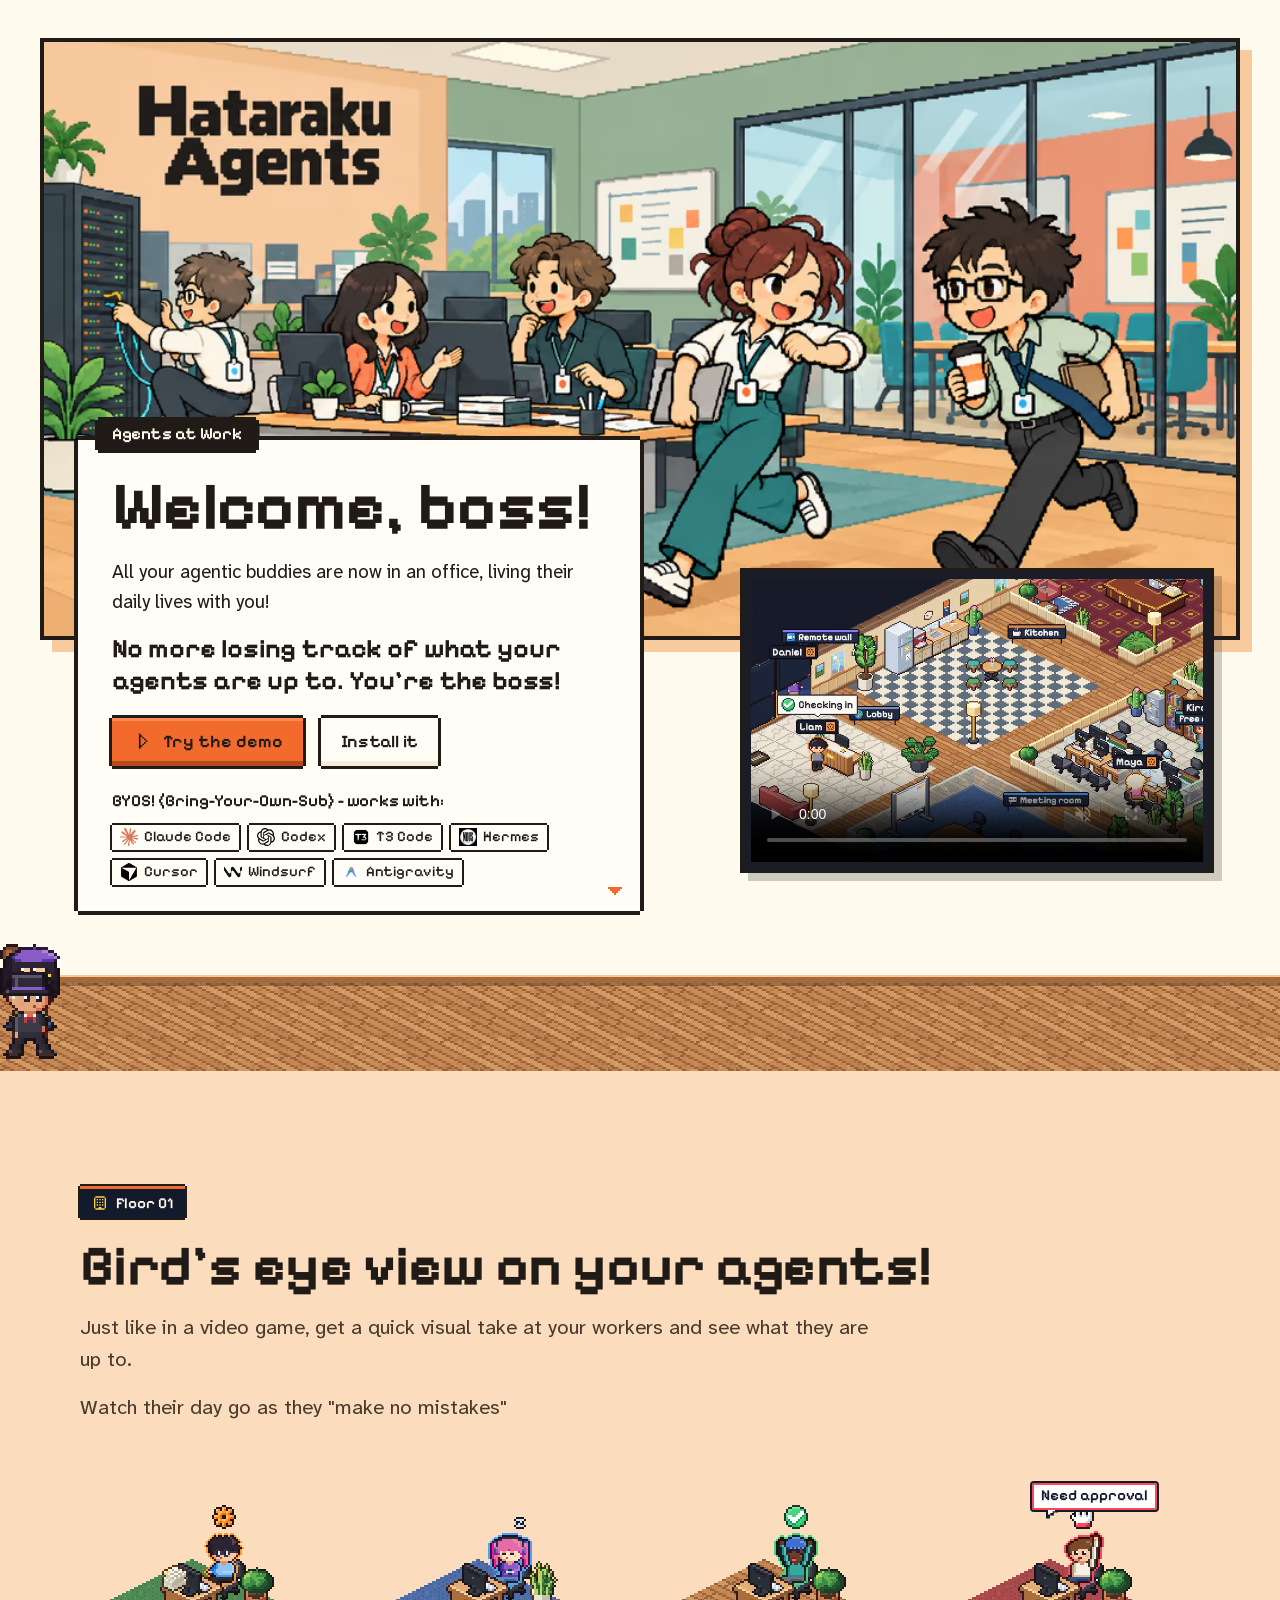
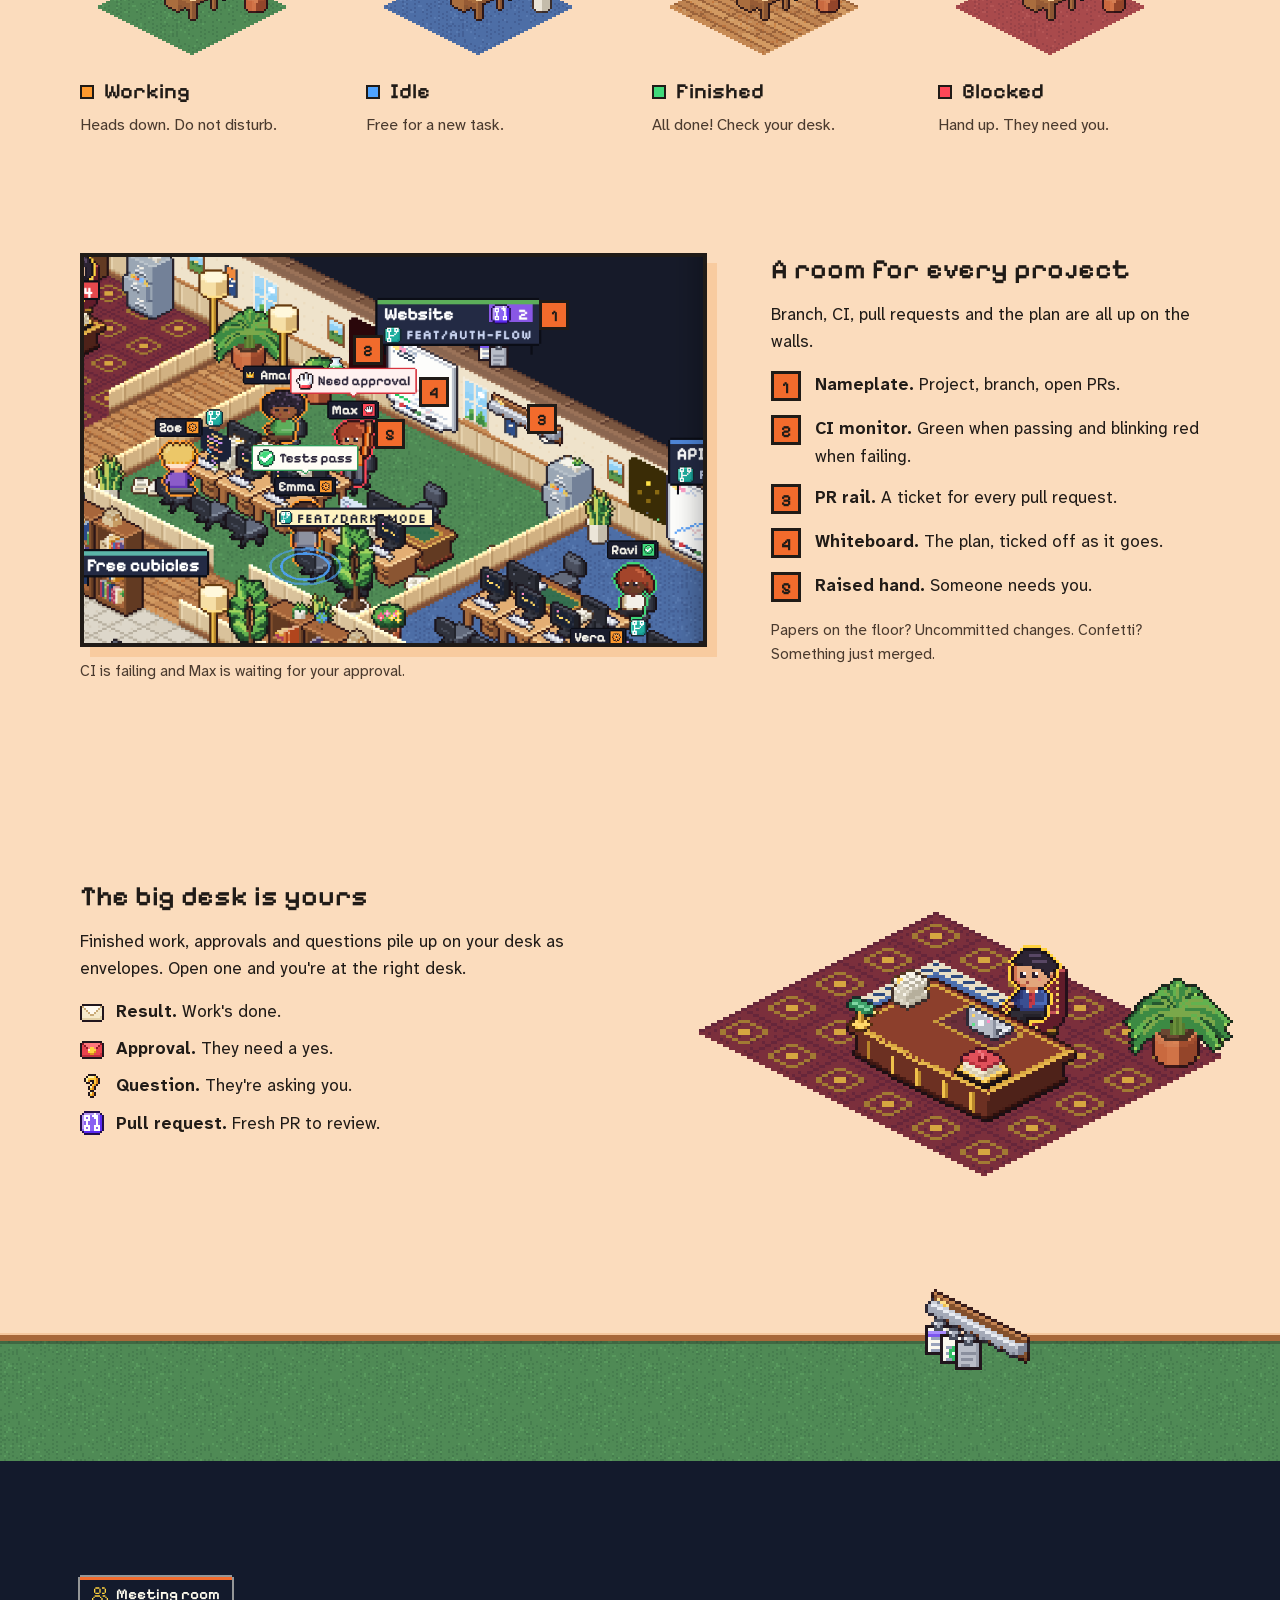
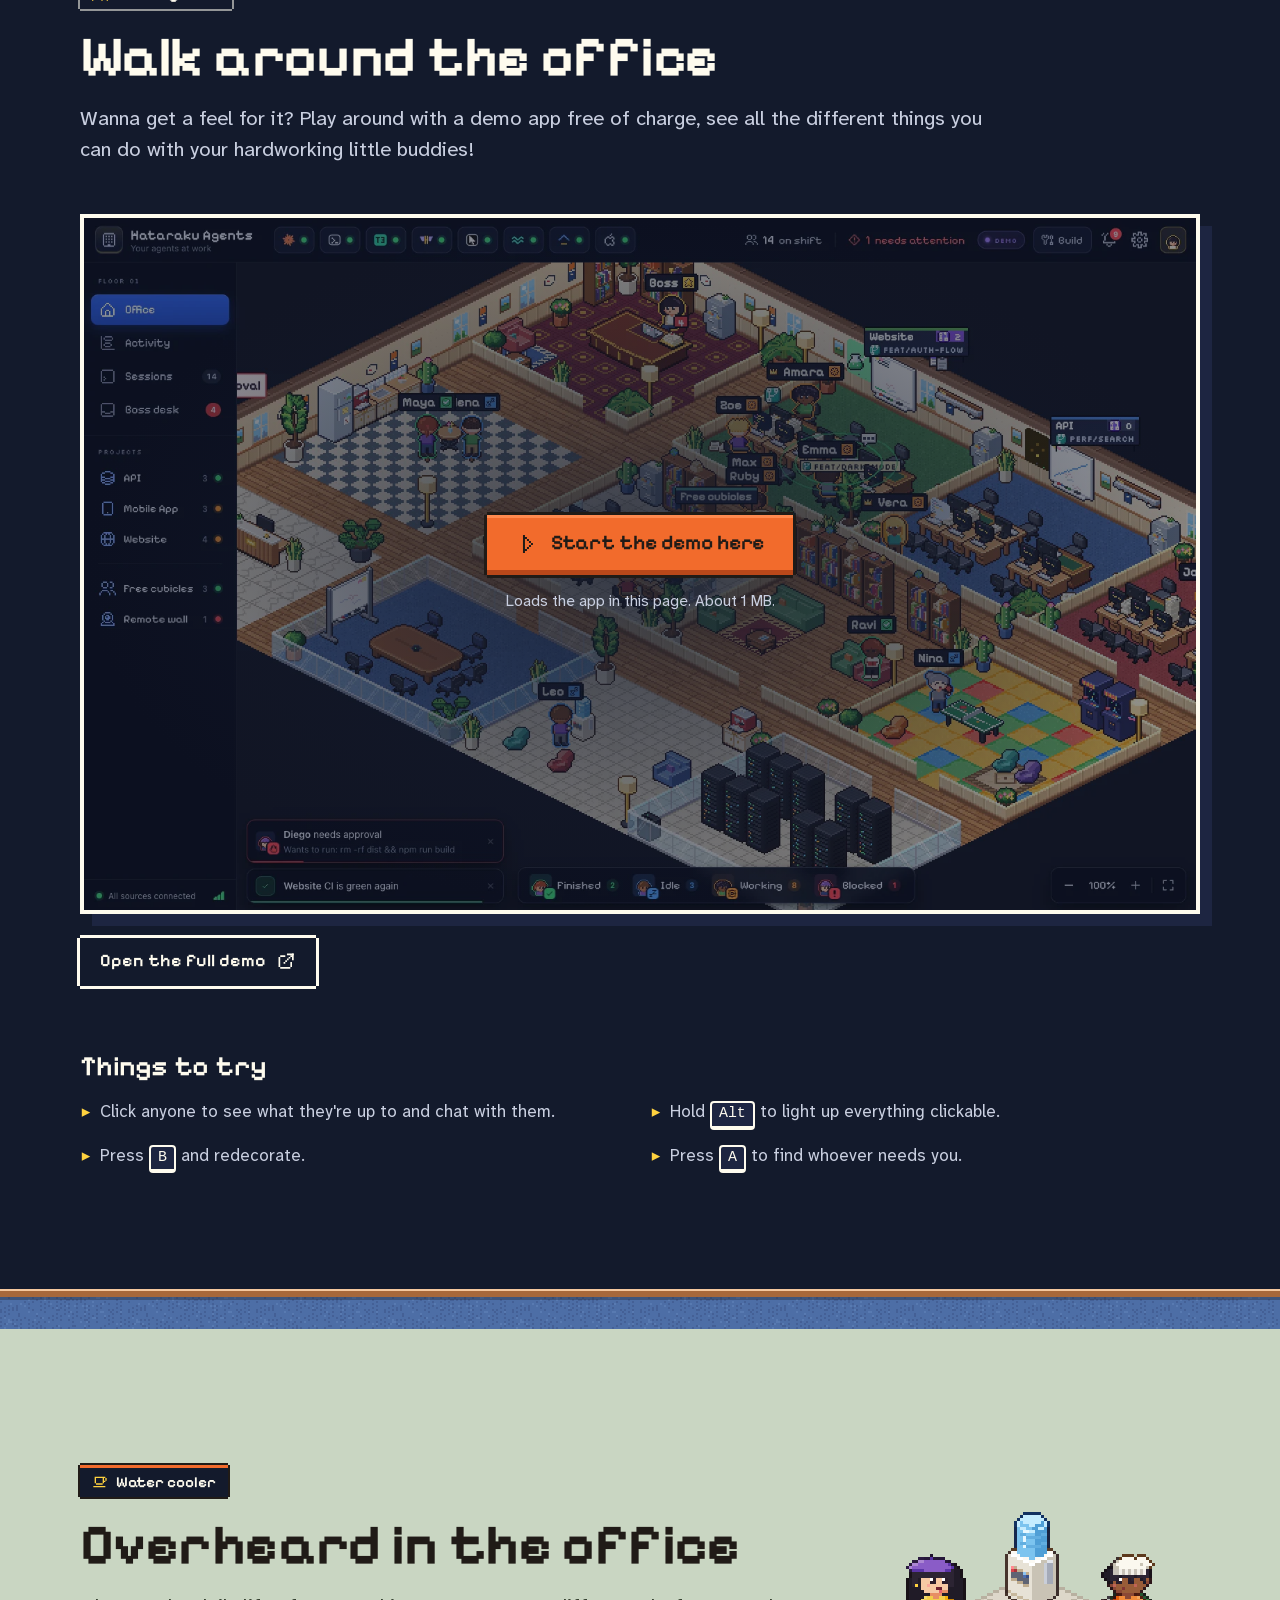
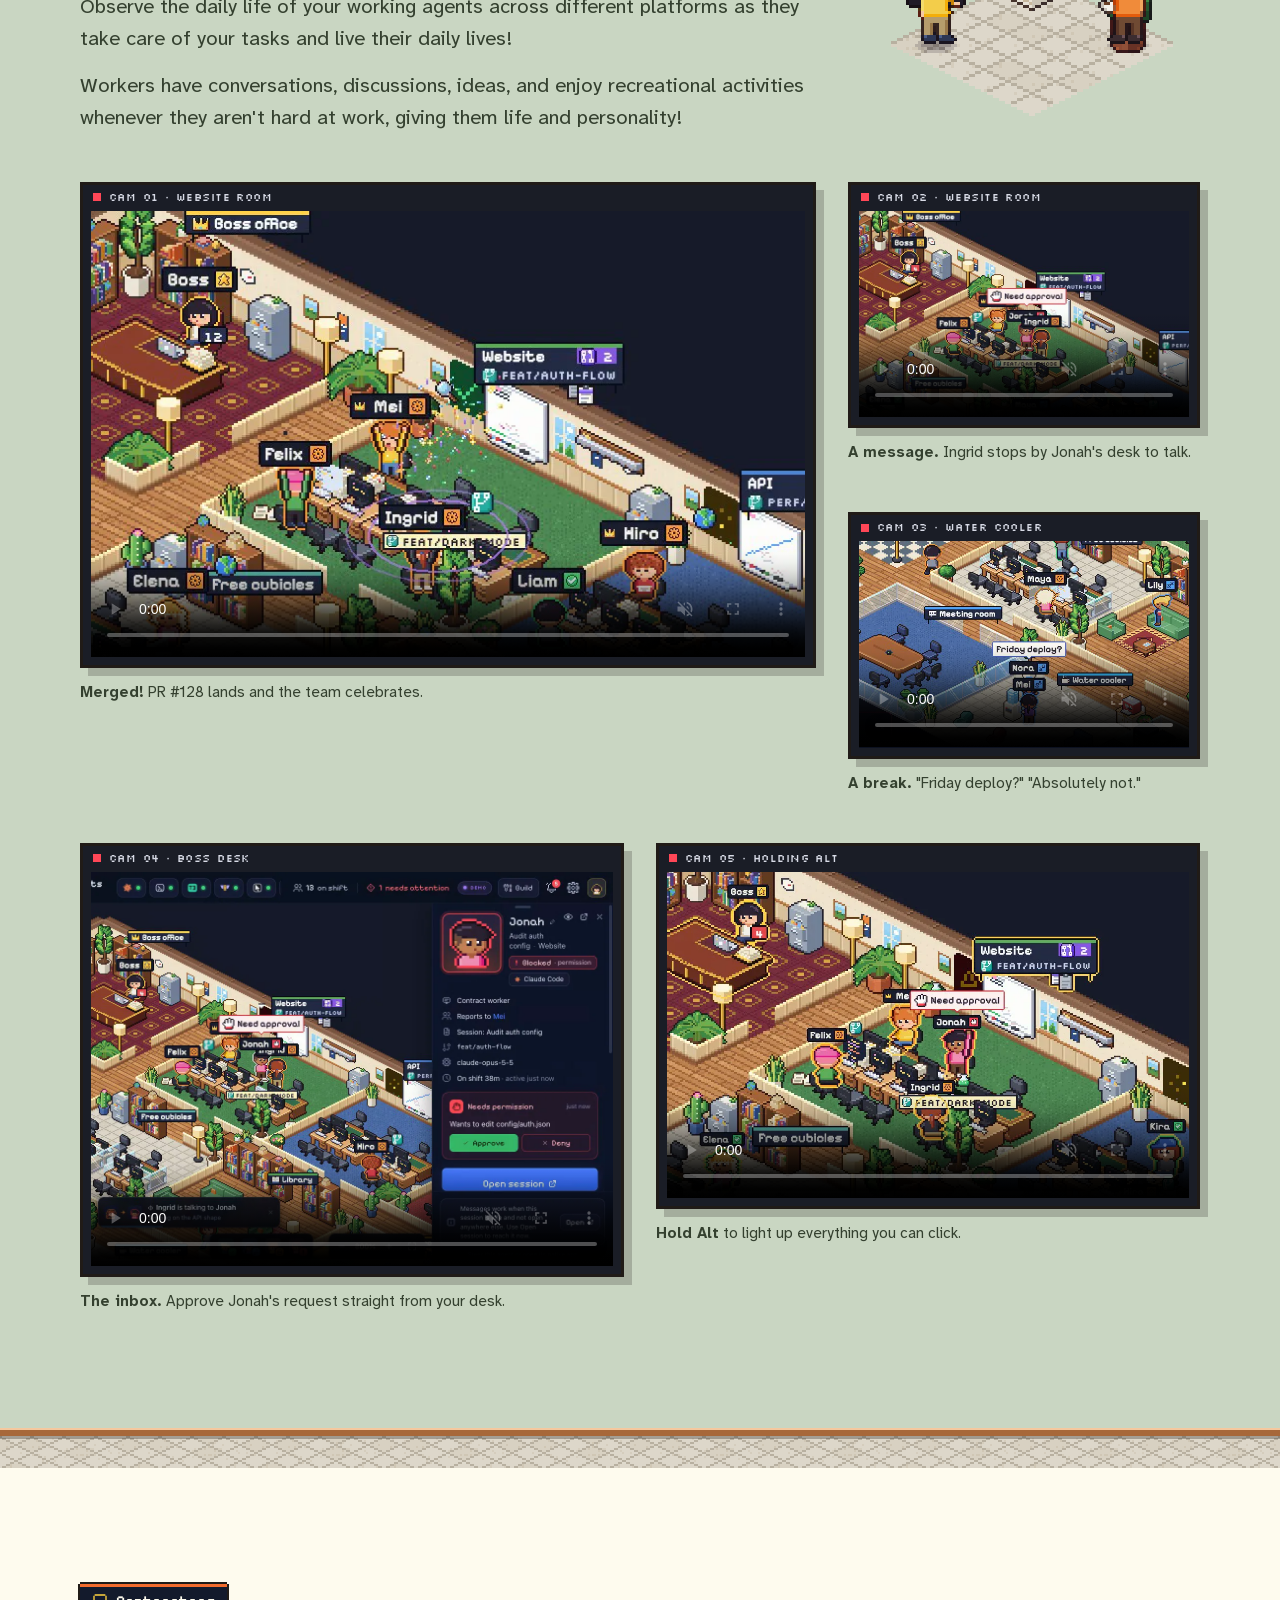
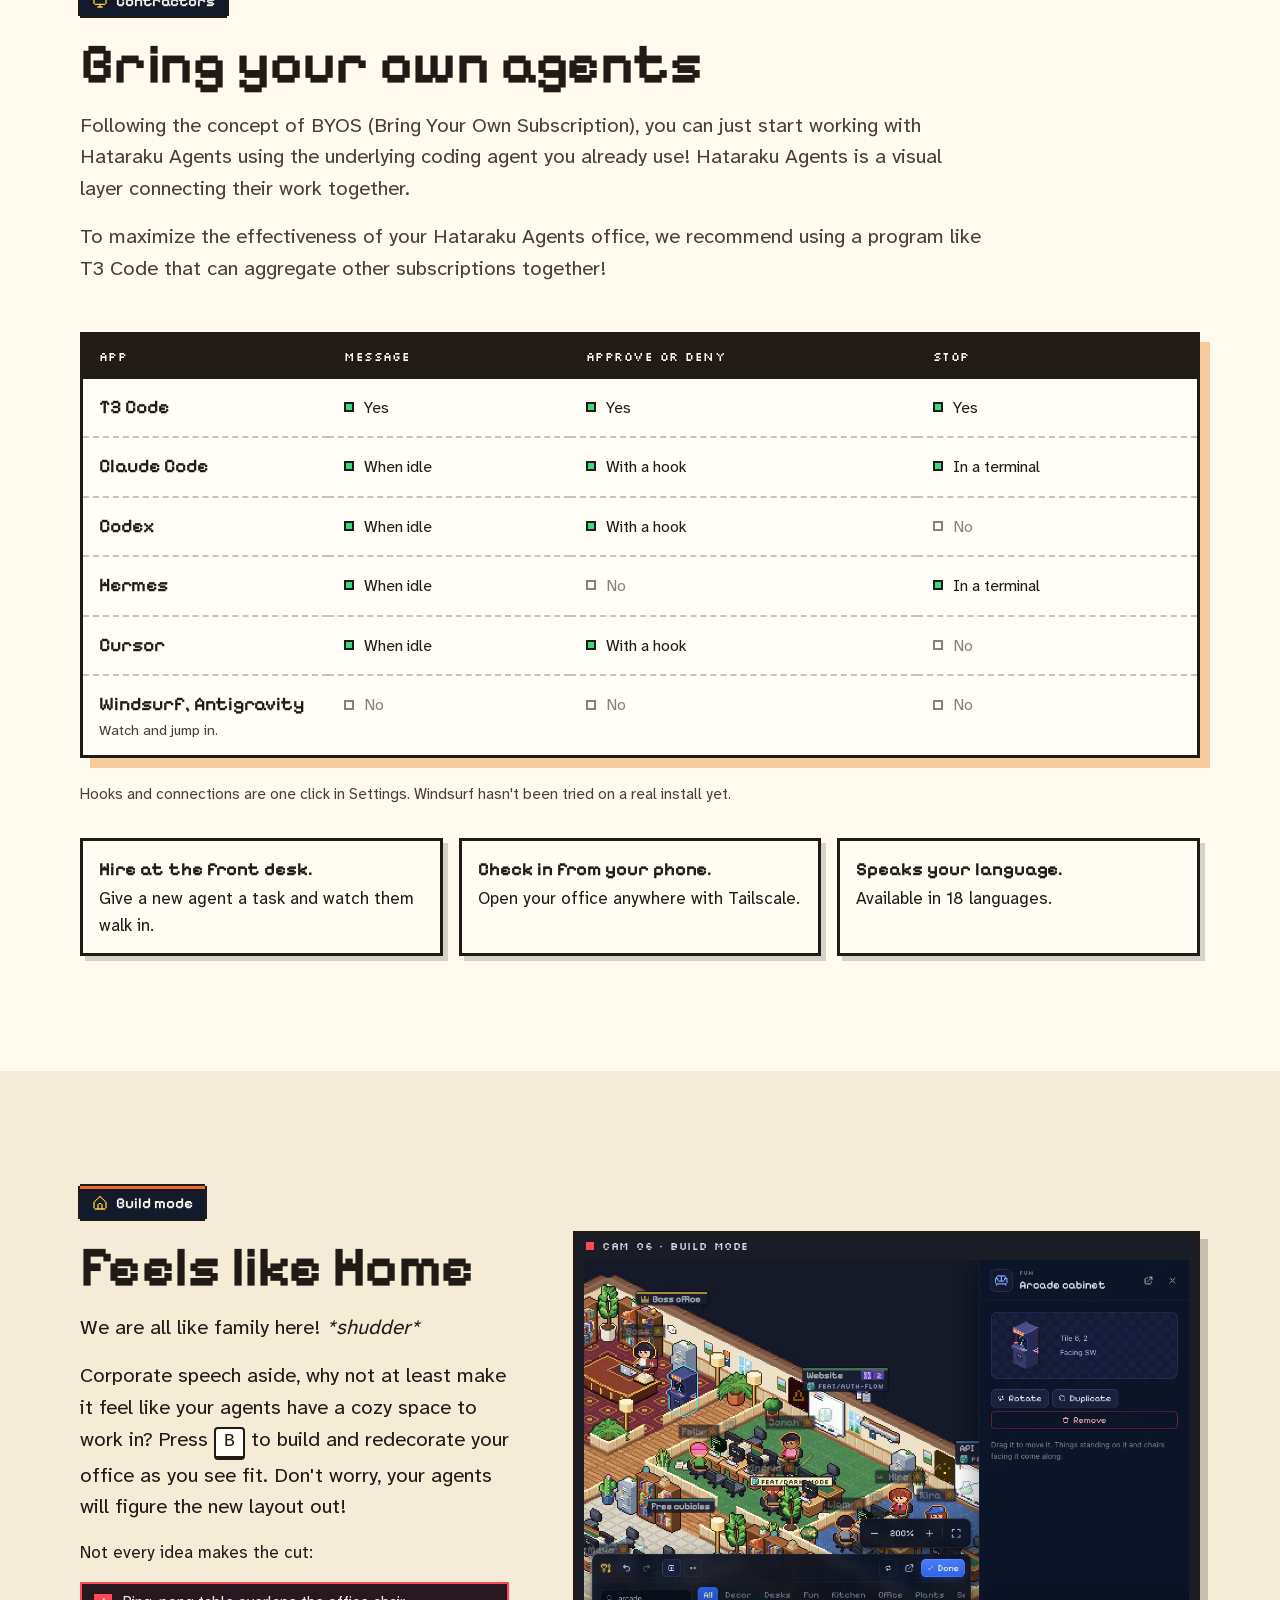
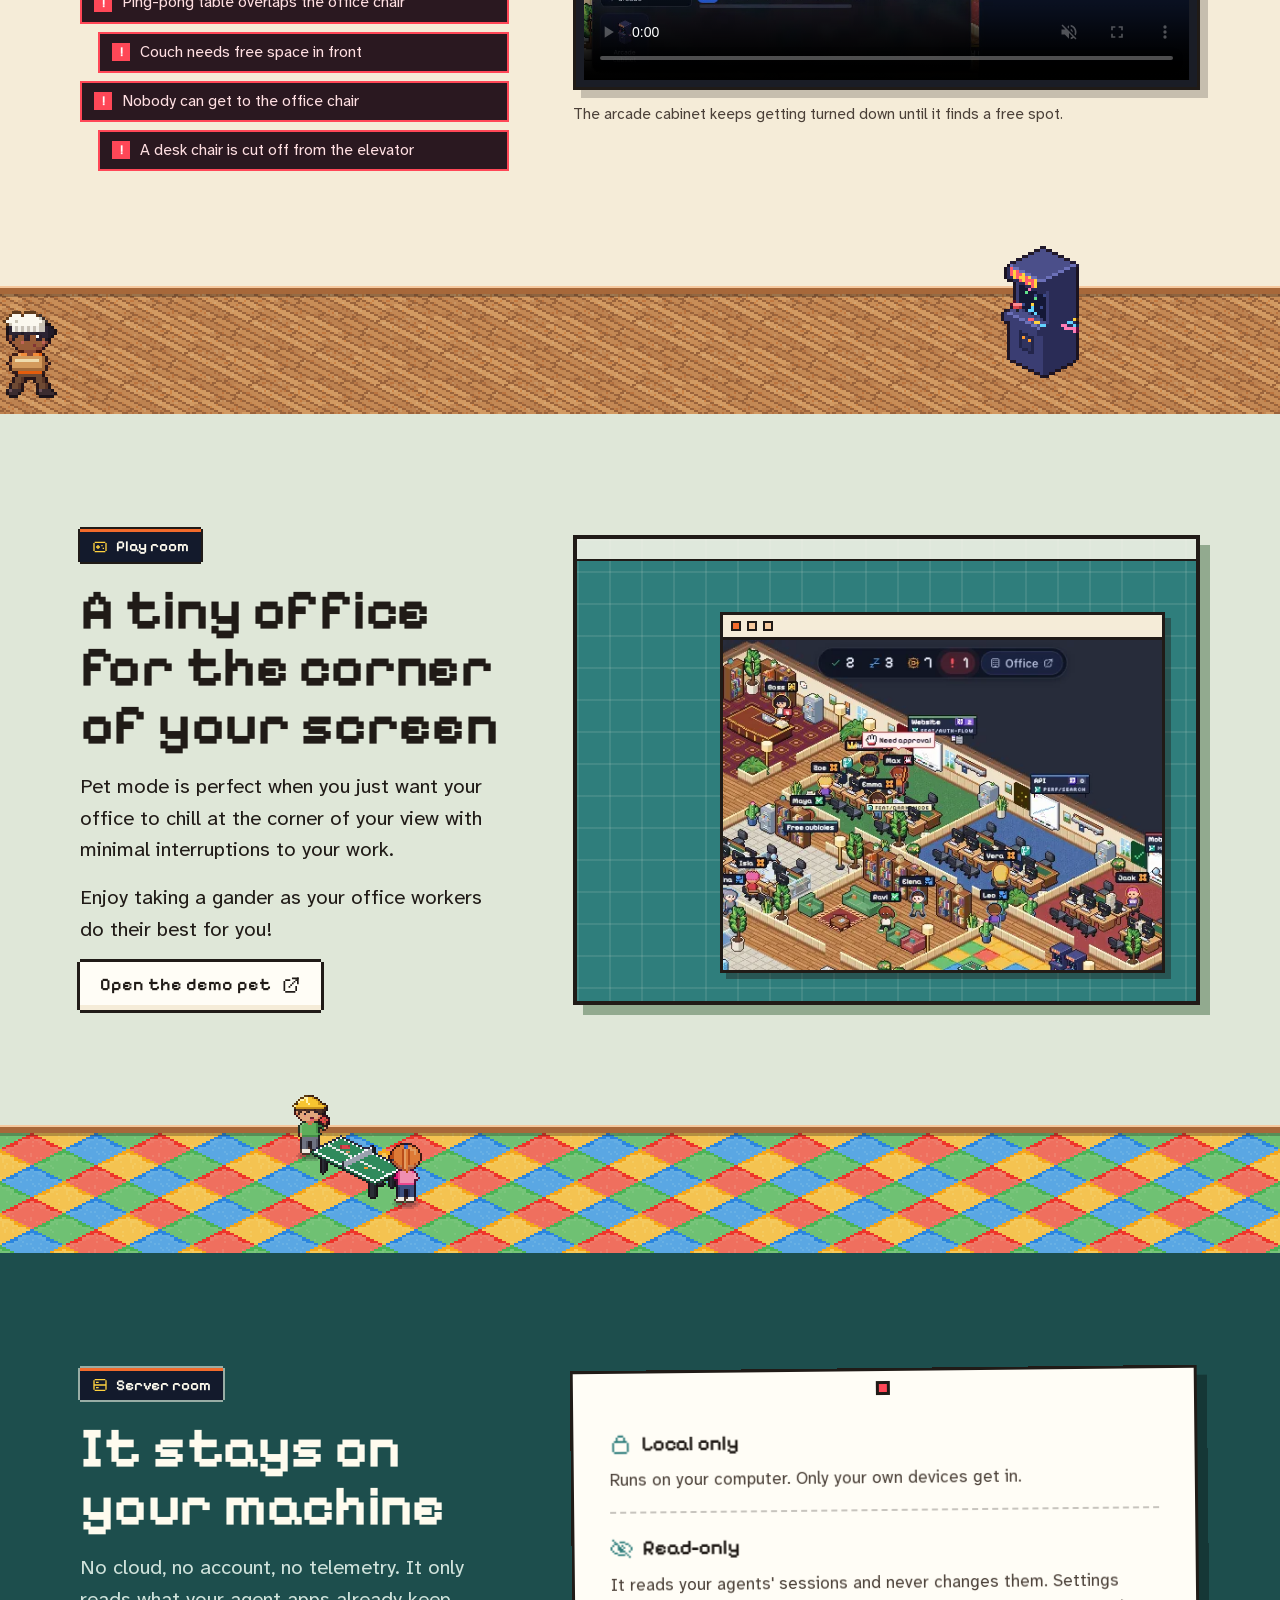
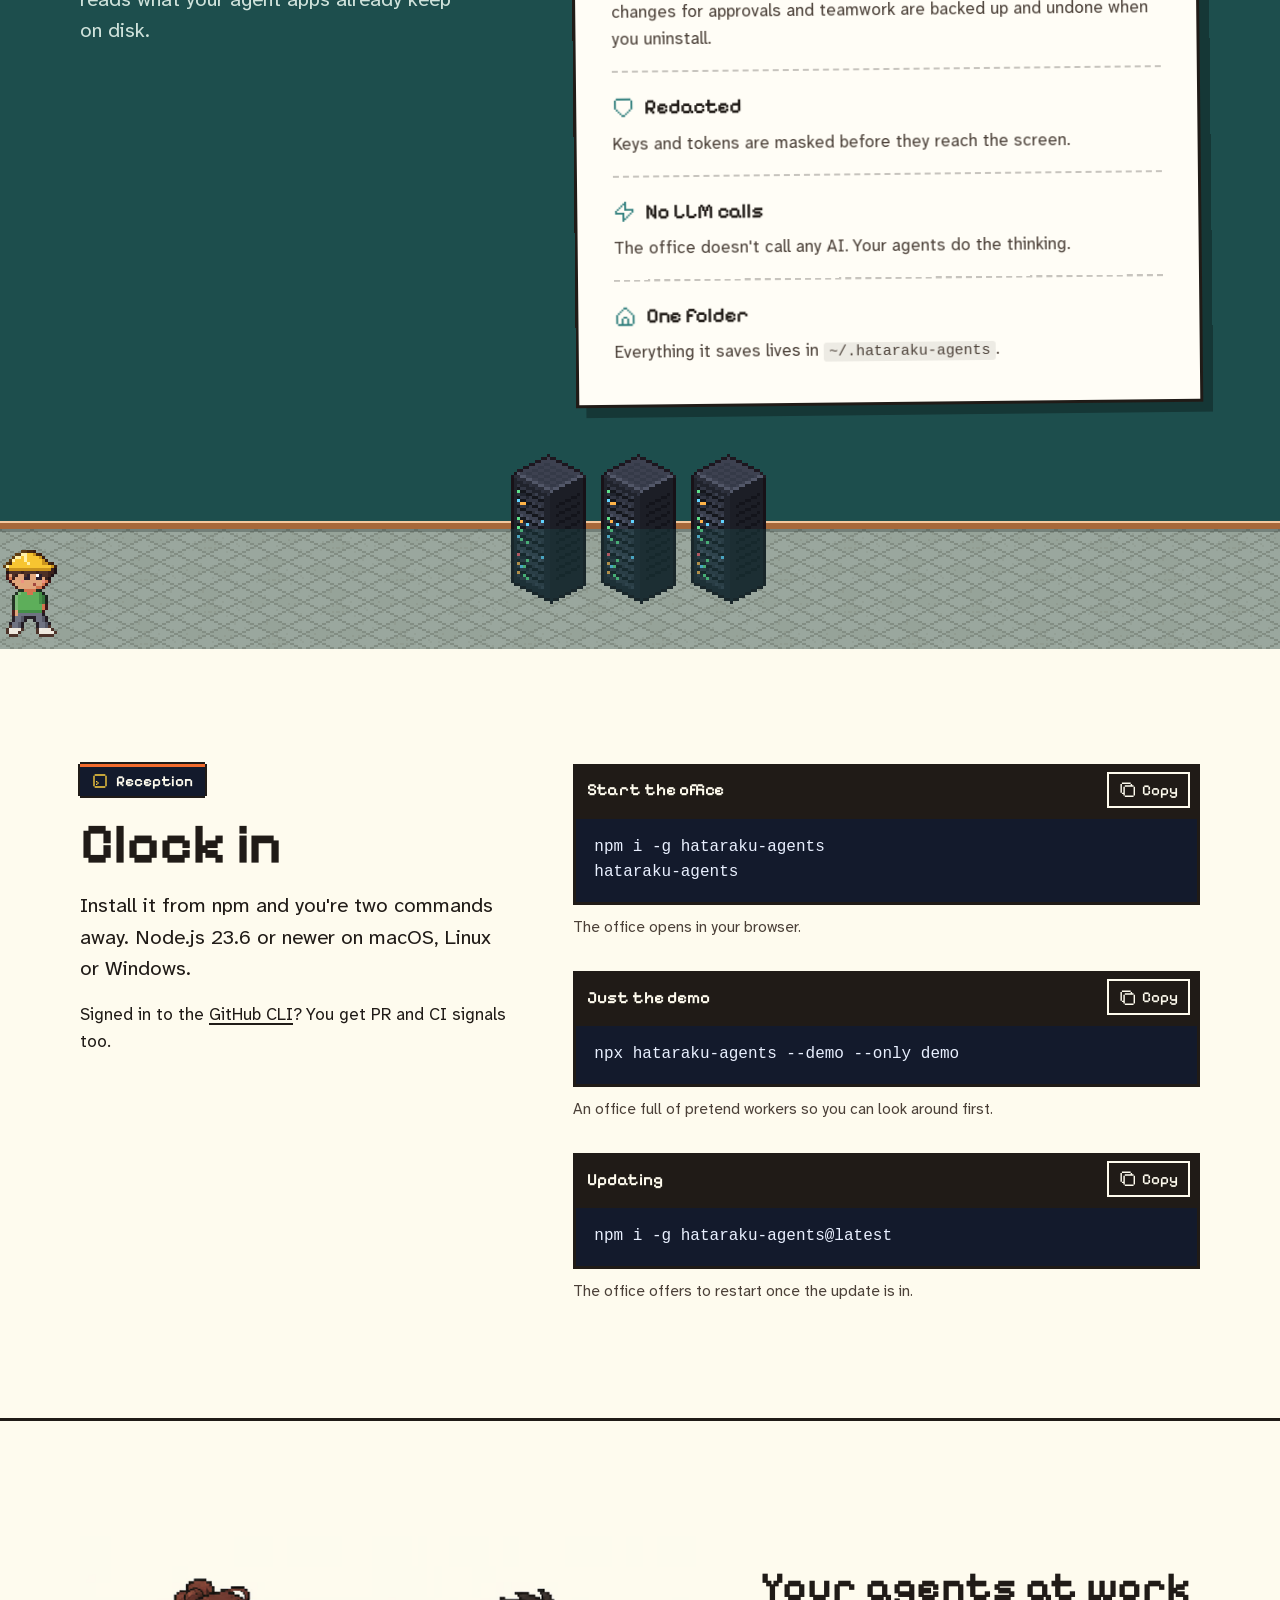
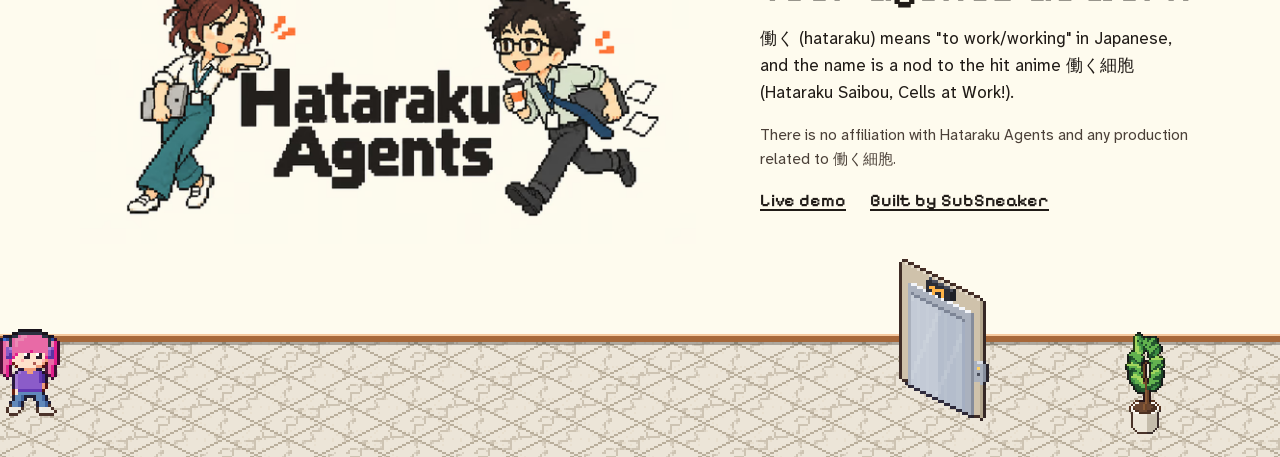
==== commit a23a0169: "Fix the demo command: --demo --only demo" ====
--- a/index.html
+++ b/index.html
@@ -544,7 +544,7 @@
                   <span class="copy-idle">Copy</span><span class="copy-done">Copied</span>
                 </button>
               </div>
-              <pre id="cmd-demo"><code>npx hataraku-agents --only demo</code></pre>
+              <pre id="cmd-demo"><code>npx hataraku-agents --demo --only demo</code></pre>
               <p class="cmd-note">An office full of pretend workers so you can look around first.</p>
             </div>
             <div class="cmd">
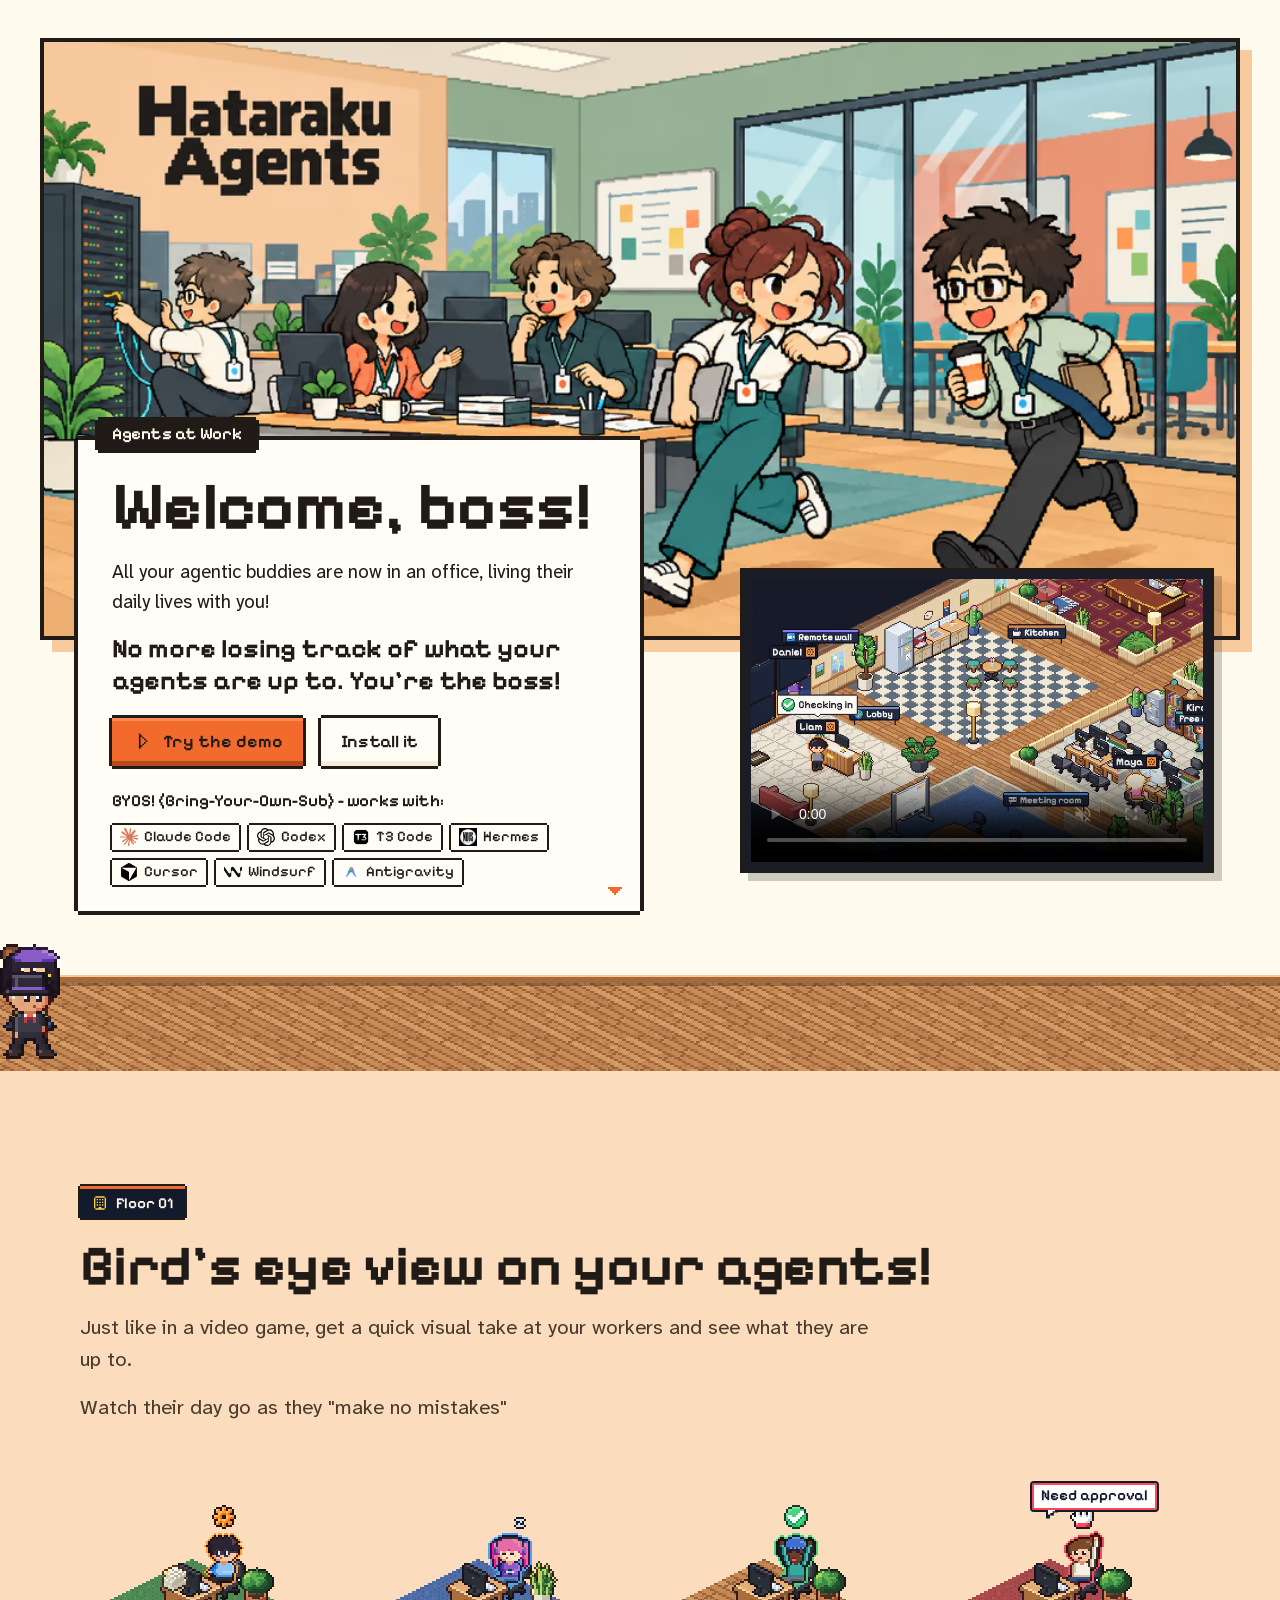
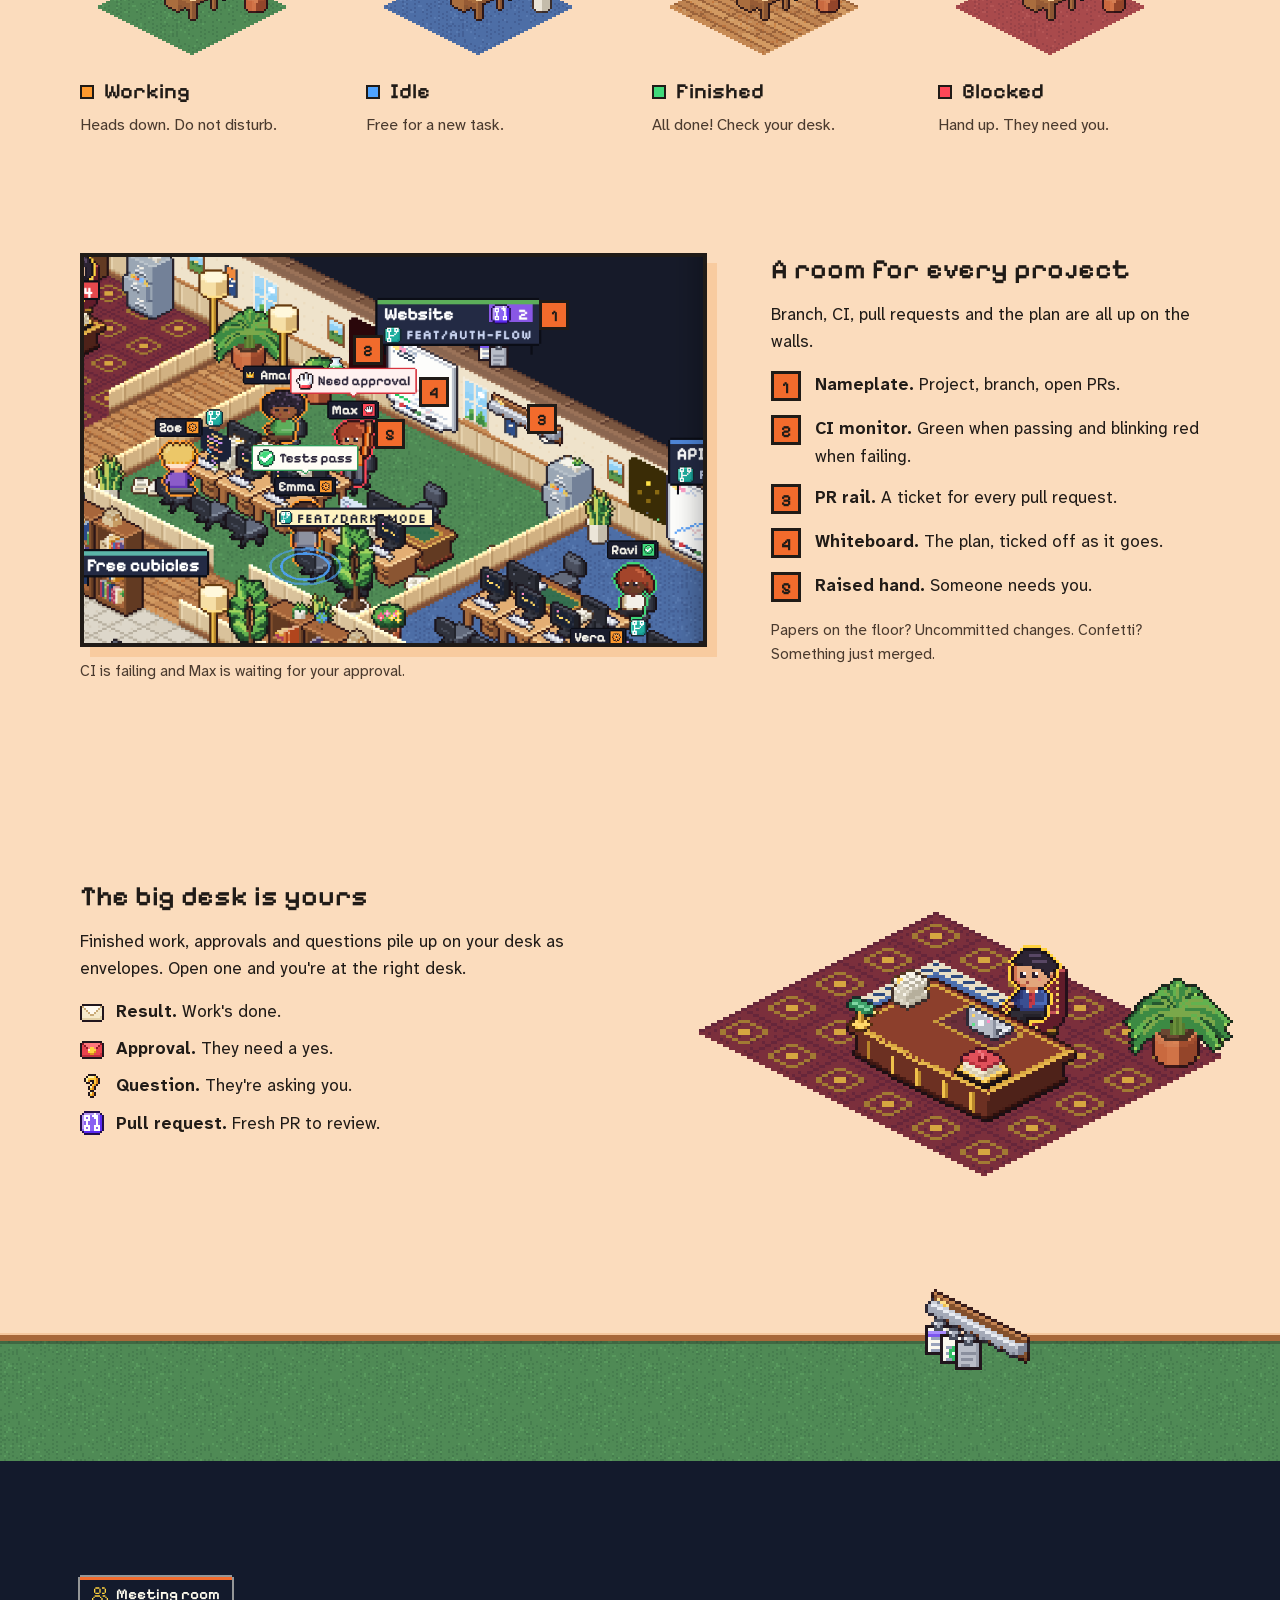
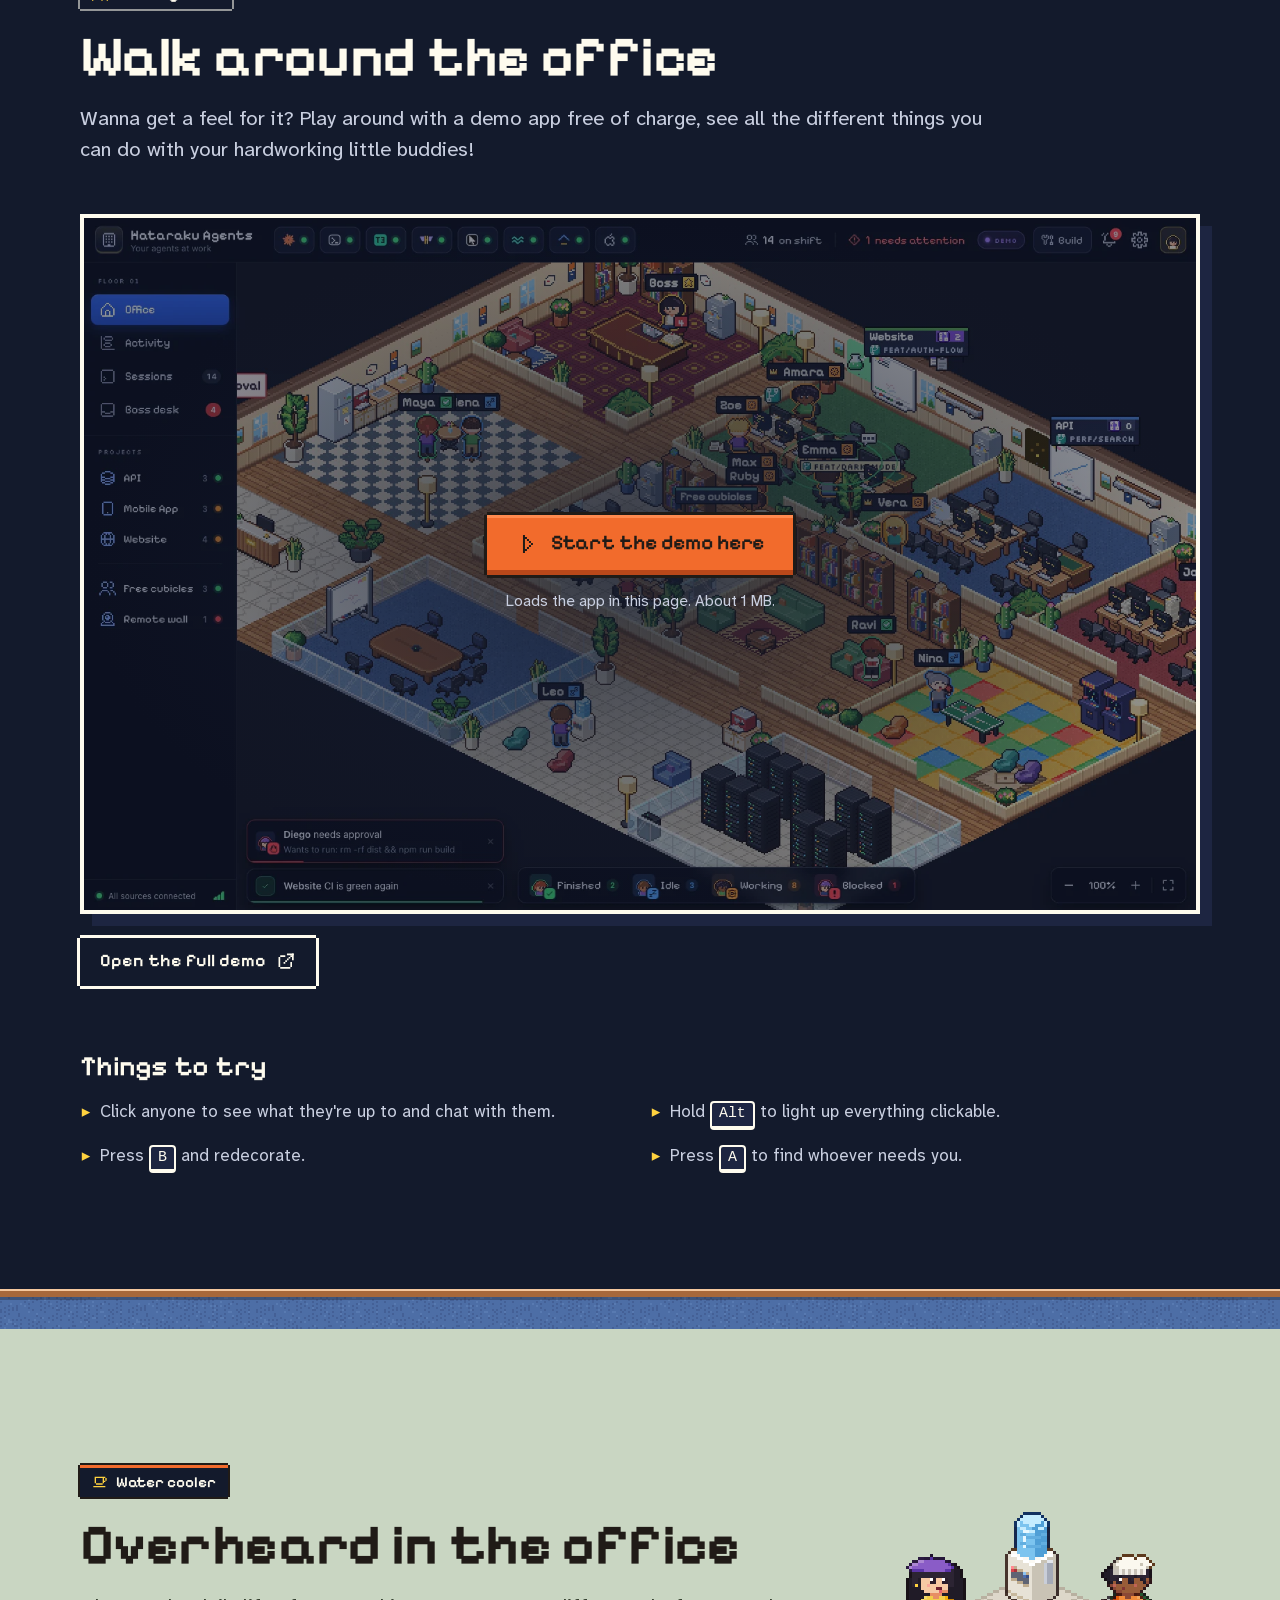
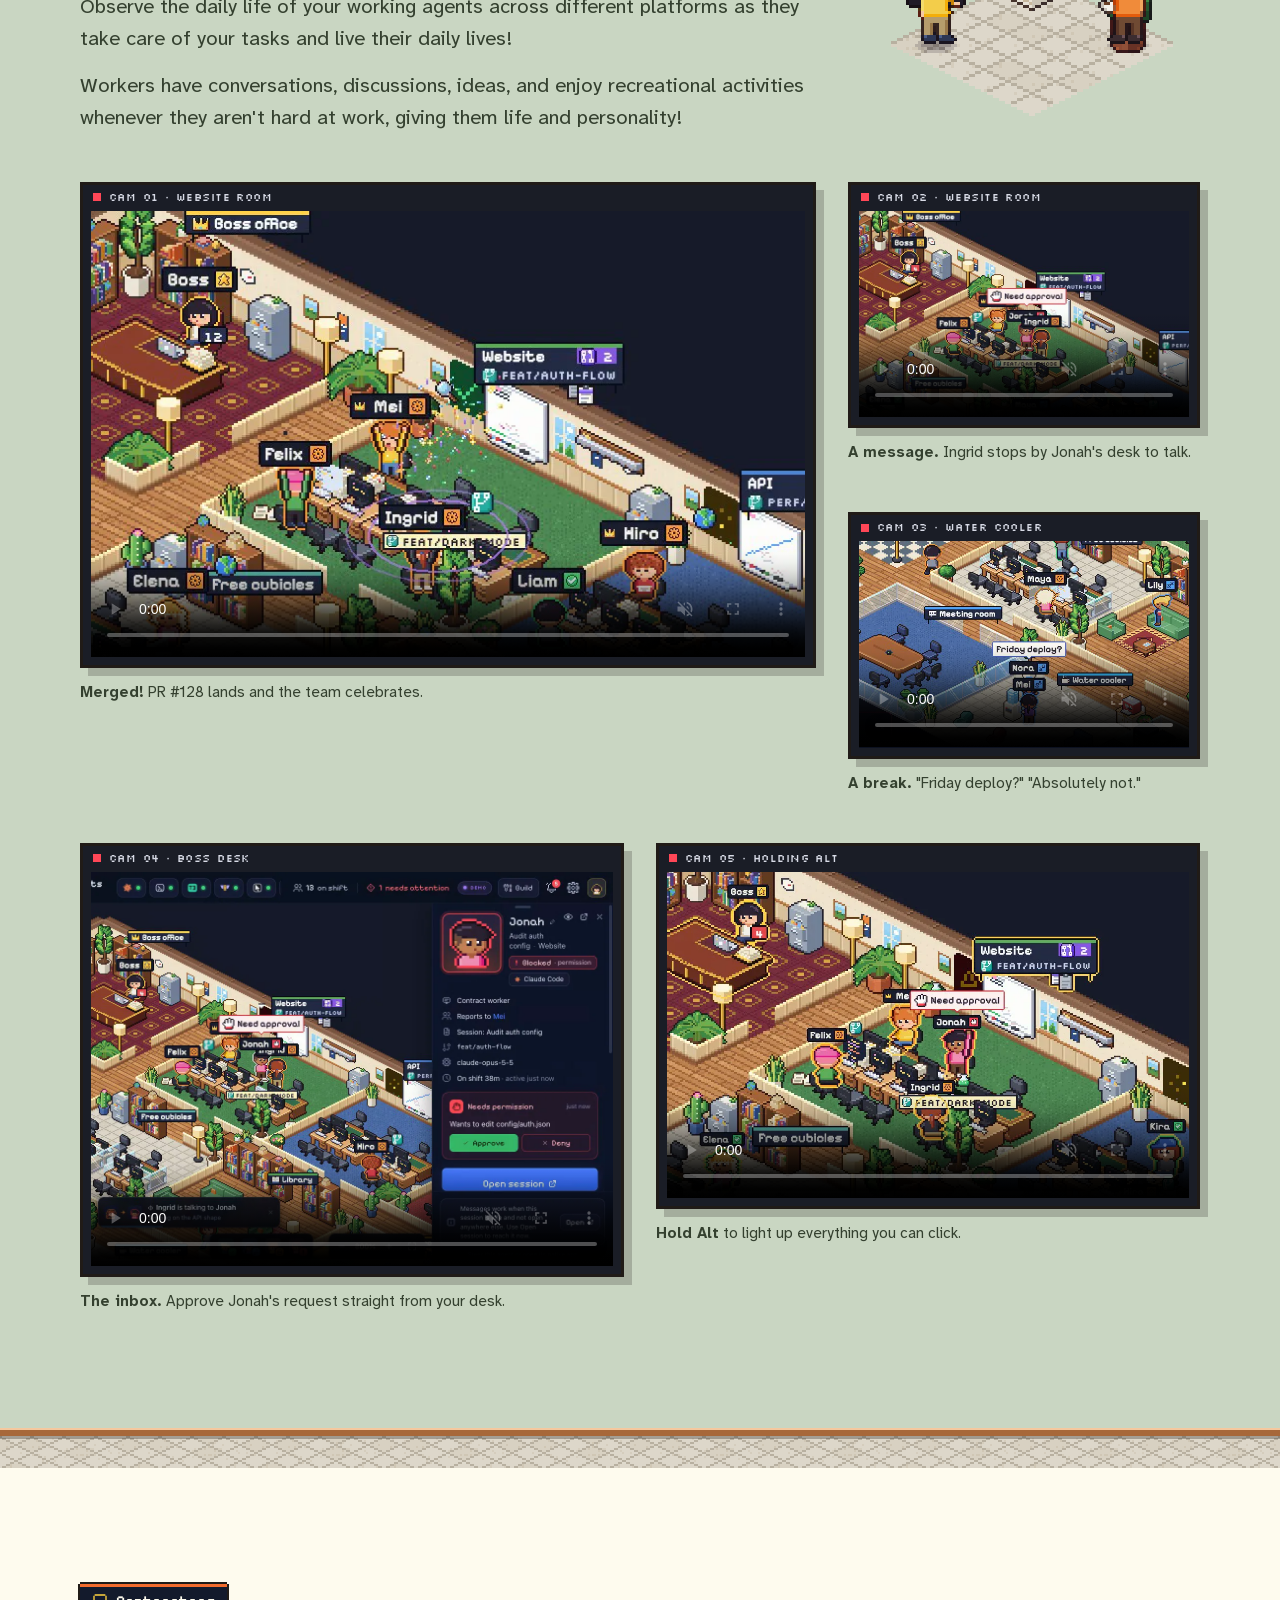
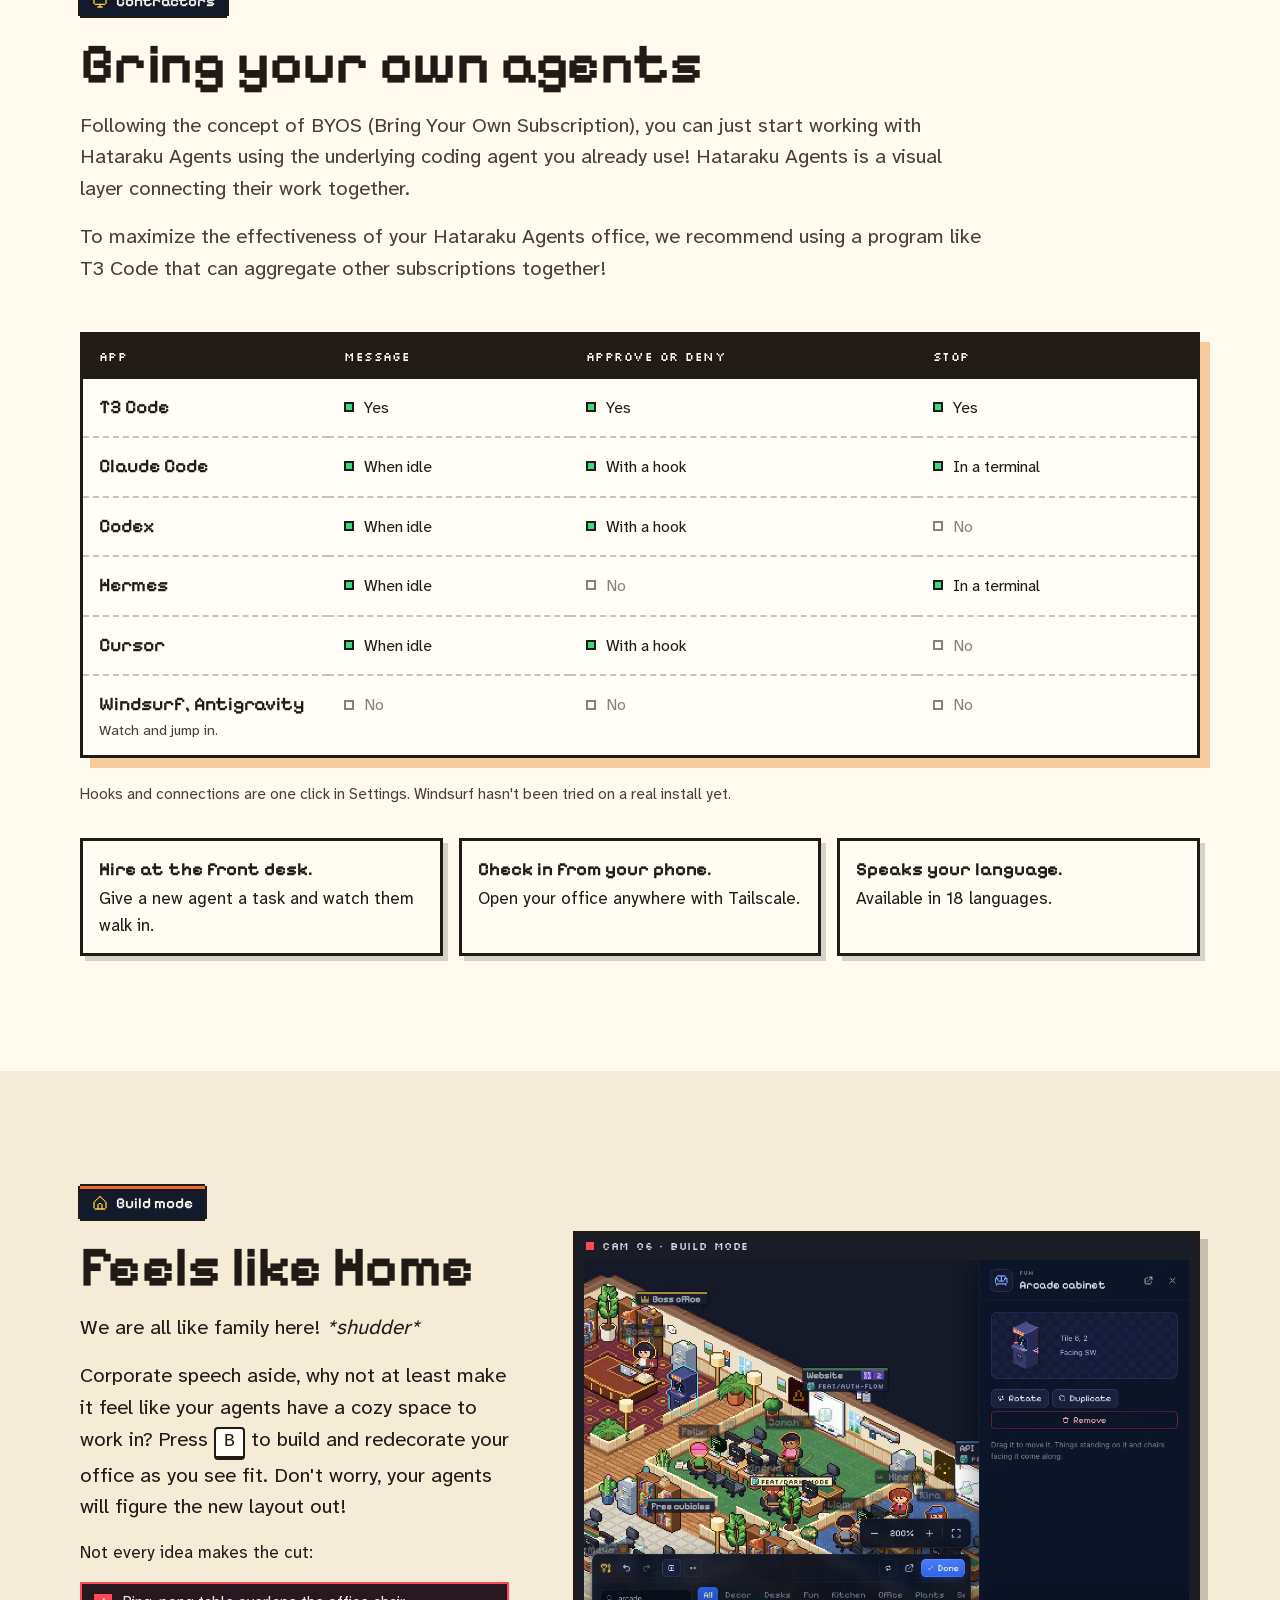
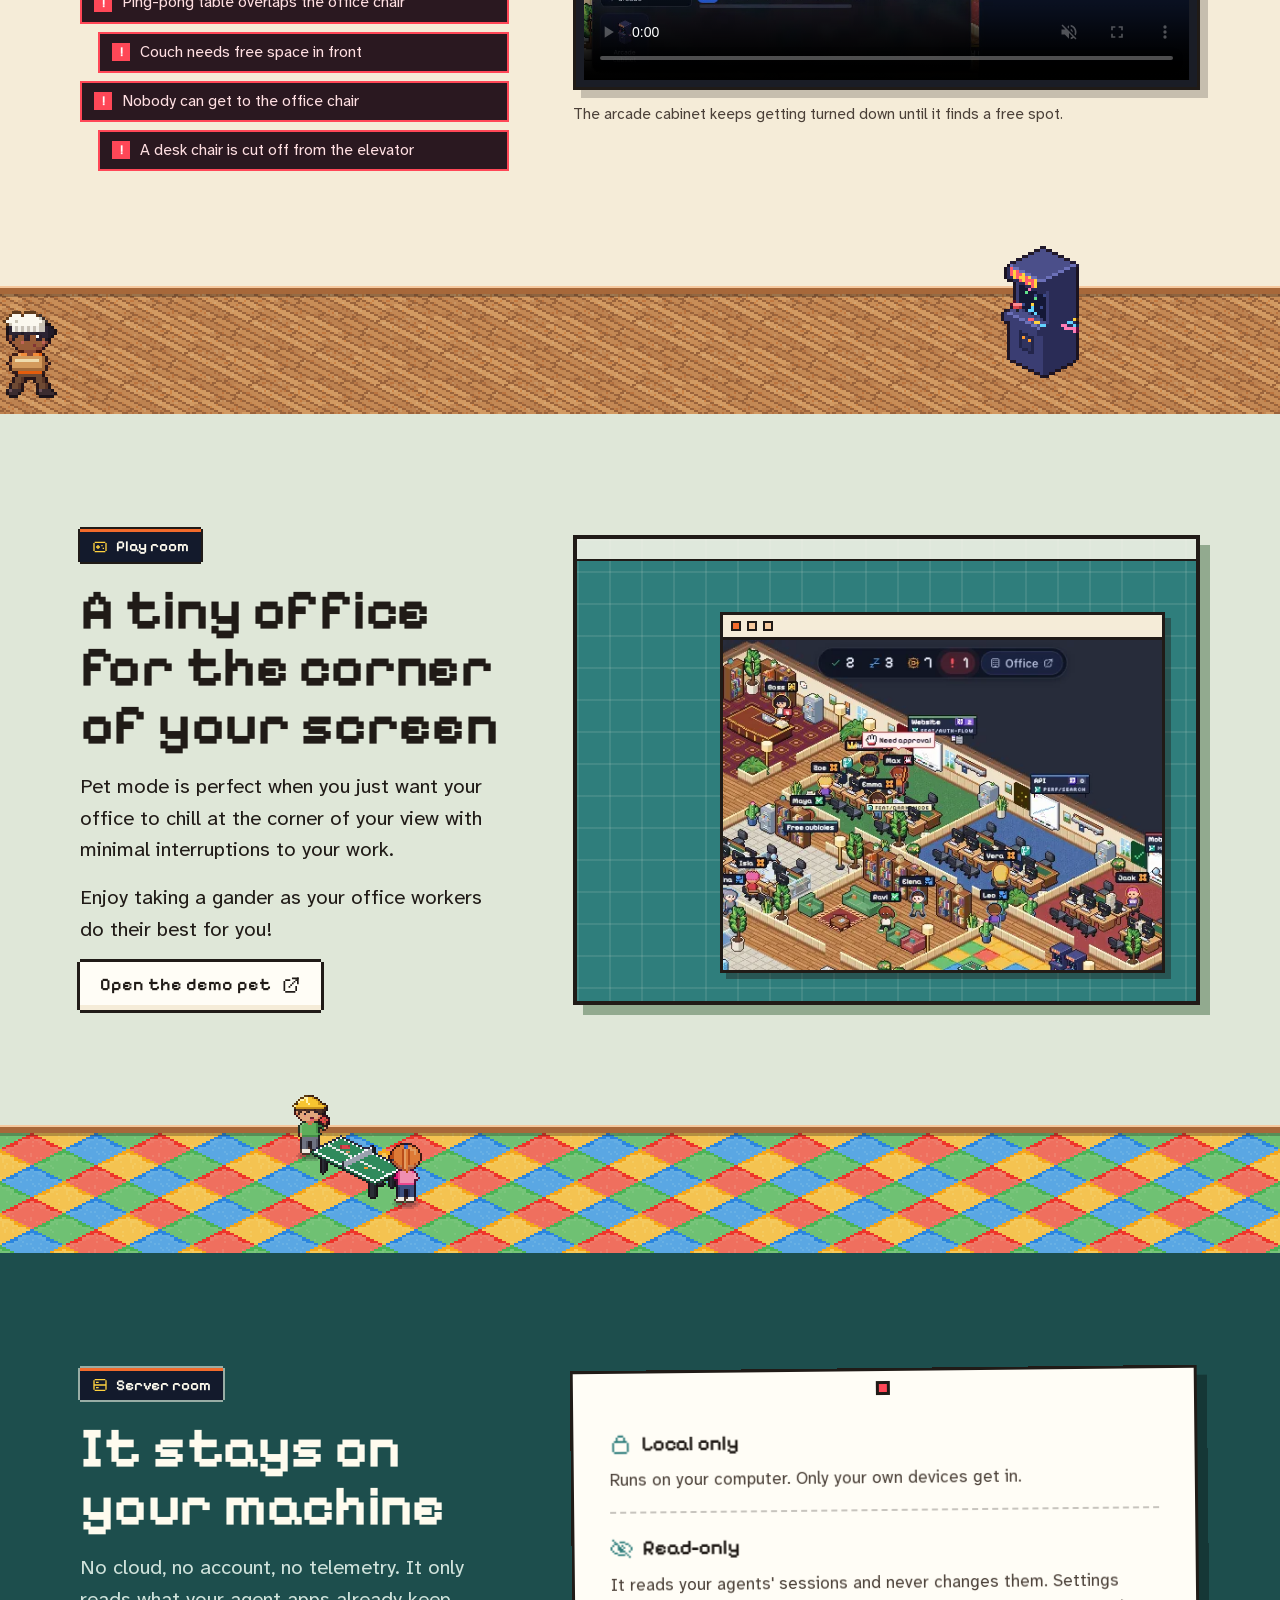
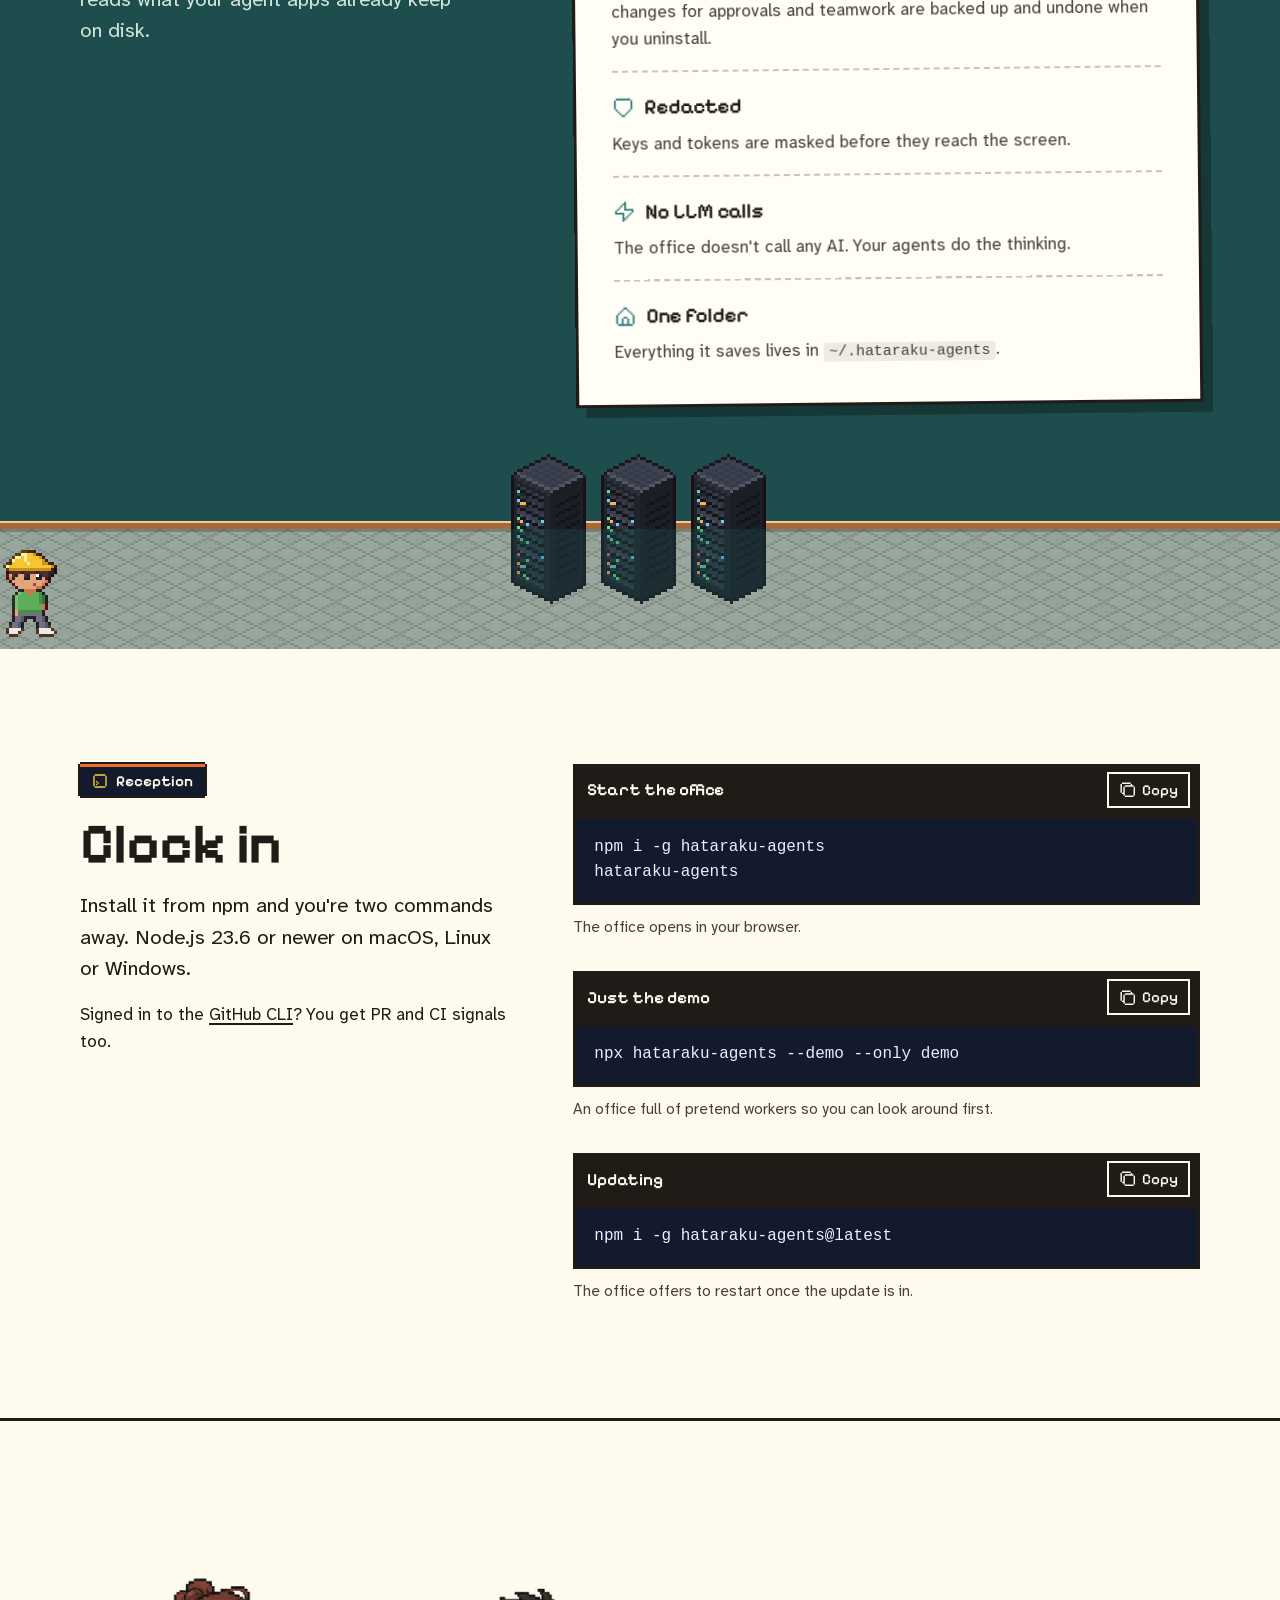
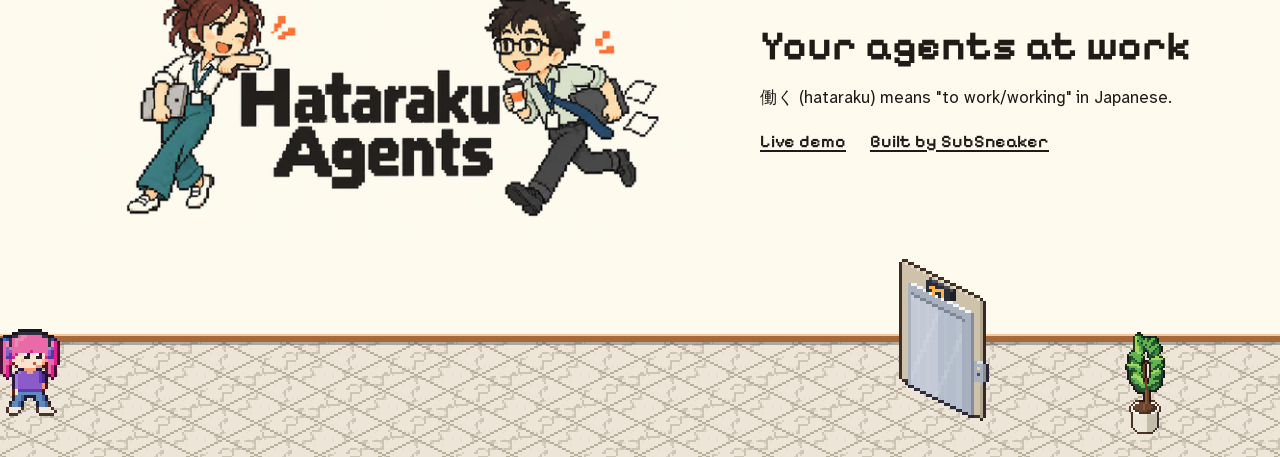
==== commit 4d386386: "Rebuild: linked offices, its feature guide and the footer text The demo is built from 0.1.2 (linked " ====
--- a/index.html
+++ b/index.html
@@ -575,11 +575,7 @@
         </div>
         <div class="footer-text">
           <p class="footer-tagline">Your agents at work</p>
-          <p>
-            <span lang="ja">働く</span> (hataraku) means "to work/working" in Japanese, and the name is a nod to the hit anime
-            <span lang="ja">働く細胞</span> (Hataraku Saibou, Cells at Work!).
-          </p>
-          <p class="small">There is no affiliation with Hataraku Agents and any production related to <span lang="ja">働く細胞</span>.</p>
+          <p><span lang="ja">働く</span> (hataraku) means "to work/working" in Japanese.</p>
           <p class="footer-links">
             <a href="demo/?demo=1">Live demo</a>
             <a href="https://github.com/SubSneaker">Built by SubSneaker</a>
